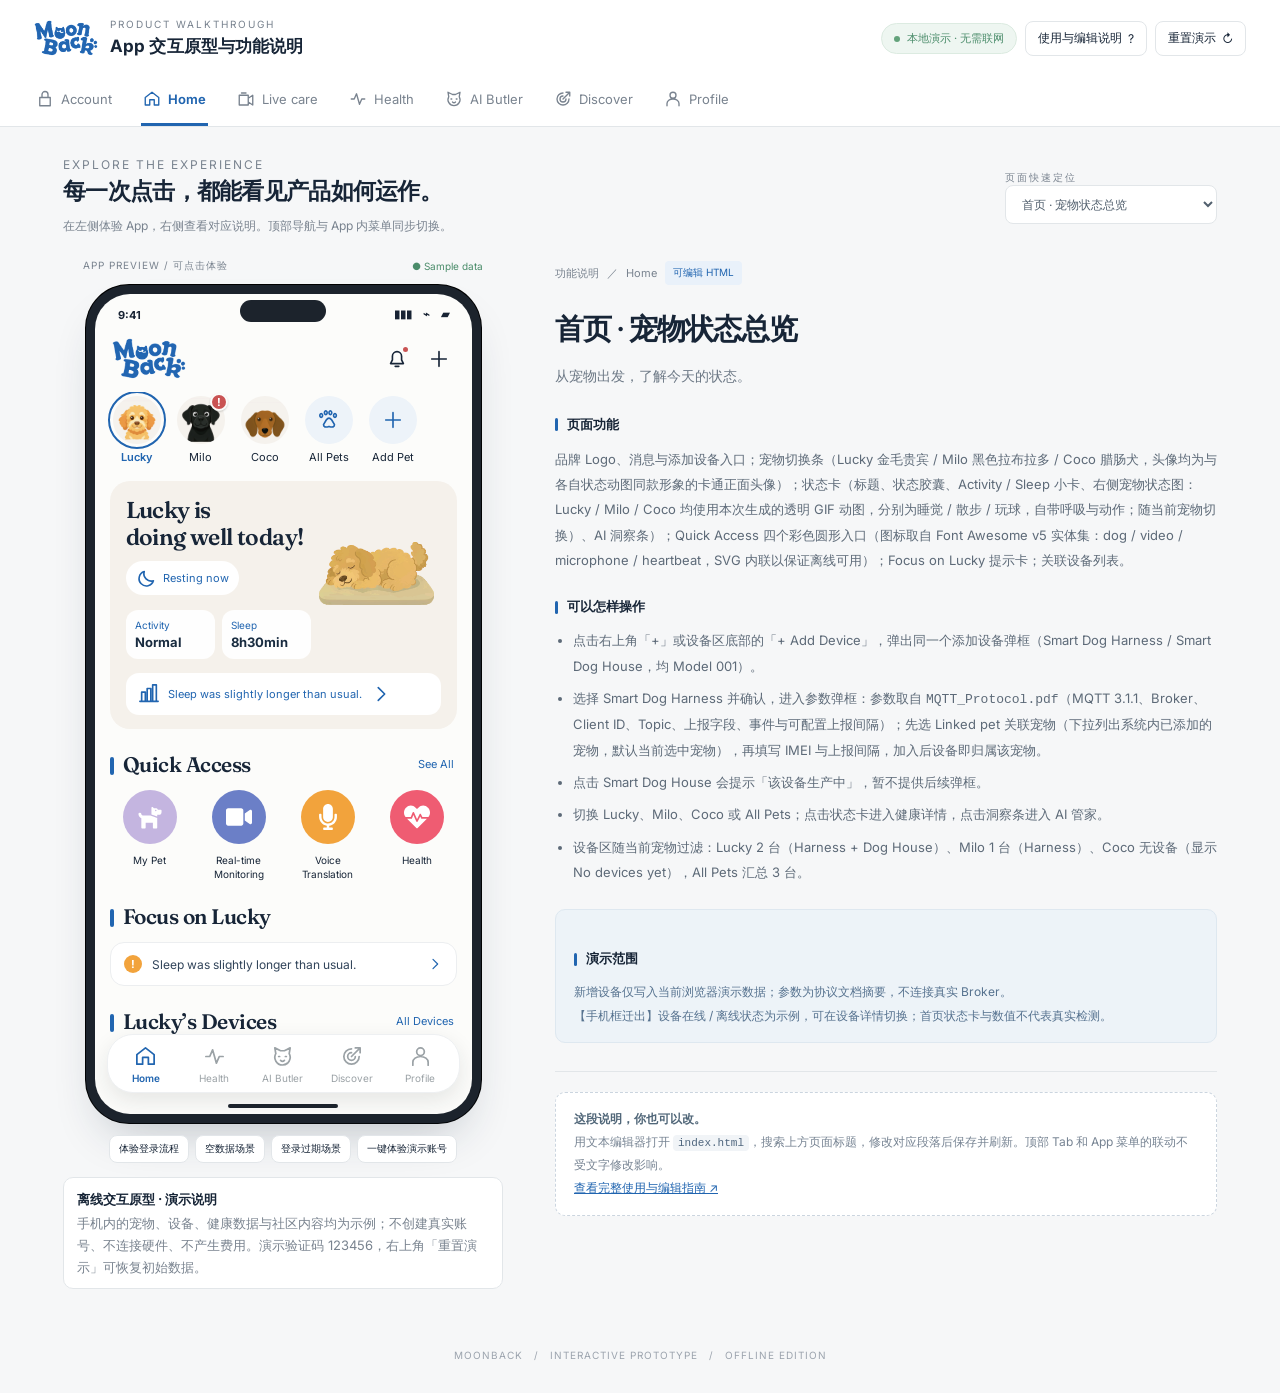
==== index.html @ 63fd9cba "V1.0 version 1.0" ====
<!doctype html>
<html lang="zh-CN">
<head>
<meta charset="utf-8"><meta name="viewport" content="width=device-width,initial-scale=1">
<meta name="description" content="MoonBack 本地可交互 App 原型，左侧操作、右侧说明，离线可用。">
<title>MoonBack · 可交互 App 原型</title>
<link rel="icon" href="assets/home_pet_lucky.jpg"><link rel="stylesheet" href="style.css?v=34">
<script>
/* Repair legacy demo data before the app script loads, so a cached older app.js can still render Discover / Profile. */
(function(){
  try{
    var K='moonback-interactive-offline-v1',raw=localStorage.getItem(K);
    if(!raw)return;
    var s=JSON.parse(raw);
    if(!s||typeof s!=='object'||!Array.isArray(s.posts))return;
    var ok=function(p){return p&&typeof p==='object';};
    var valid=s.posts.filter(ok);
    if(valid.length===s.posts.length)return;
    if(valid.length){s.posts=valid;}else{delete s.posts;}
    localStorage.setItem(K,JSON.stringify(s));
  }catch(e){}
})();
</script>
<script defer src="app.js?v=34"></script>
</head>
<body>
<header class="topbar">
  <div class="topline">
    <div class="brand"><img src="assets/home_logo.png" alt="MoonBack"><div><p class="eyebrow">PRODUCT WALKTHROUGH</p><strong>App 交互原型与功能说明</strong></div></div>
    <div class="top-actions"><span class="version">本地演示 · 无需联网</span><button class="tool" data-action="help"><span>使用与编辑说明</span> ?</button><button class="tool" data-action="reset"><span>重置演示</span> ↻</button></div>
  </div>
  <nav class="tabs" id="top-tabs" aria-label="主要功能页面"></nav>
</header>
<main class="workspace">
  <div class="intro"><div><p class="eyebrow">EXPLORE THE EXPERIENCE</p><h1>每一次点击，都能看见产品如何运作。</h1><p>在左侧体验 App，右侧查看对应说明。顶部导航与 App 内菜单同步切换。</p></div><label><span class="eyebrow">页面快速定位</span><br><select class="overview-select" id="page-picker" aria-label="页面快速定位"></select></label></div>
  <div class="columns">
    <section class="preview" aria-label="可交互 App 演示">
      <div class="preview-meta"><span>APP PREVIEW / 可点击体验</span><span id="preview-state">● 示例数据</span></div>
      <div class="phone"><div class="screen" lang="en">
        <div class="statusbar"><span>9:41</span><span class="island" aria-hidden="true"></span><span class="status-icons" aria-hidden="true">▮▮▮　⌁　▰</span></div>
        <div class="app-header" id="app-header"></div>
        <div class="app-content" id="app-content" tabindex="-1"></div>
        <nav class="bottom-nav" id="bottom-nav" aria-label="App 底部菜单"></nav>
        <div class="home-indicator" aria-hidden="true"></div>
        <div id="app-toast" class="toast" role="status" hidden></div>
        <div id="modal-layer" class="modal-layer" hidden></div>
      </div></div>
      <div class="scenario-tools"><button class="tool" data-go="login">体验登录流程</button><button class="tool" data-action="empty-scenario">空数据场景</button><button class="tool" data-action="expired-scenario">登录过期场景</button><button class="tool" data-action="demo-login">一键体验演示账号</button></div>
      <div class="demo-banner"><strong>离线交互原型 · 演示说明</strong><span>手机内的宠物、设备、健康数据与社区内容均为示例；不创建真实账号、不连接硬件、不产生费用。演示验证码 123456，右上角「重置演示」可恢复初始数据。</span></div>
    </section>
    <aside class="docs" aria-label="当前页面功能说明">
      <div class="doc-breadcrumb"><span>功能说明</span><span>／</span><span id="doc-module"></span><span class="pill">可编辑 HTML</span></div>
      <div id="page-docs">
<!-- =====================================================================
【右侧功能说明编辑区】
1. 用 VS Code、记事本等文本编辑器打开本 index.html 文件（建议使用 UTF-8）。
2. 搜索对应中文页面名称，例如“首页 · 宠物状态总览”。
3. 修改该 section 内的 h2、p、li 文字，保存后在浏览器刷新。
4. 可以增加段落、列表，不要删除或修改 section 的 id、data-page、data-group 属性。
5. 每个 section 对应一个 App 页面，子页面同样有独立说明。
6. 以下文字直接显示在右侧，不需要修改 app.js，不需要安装环境或重新构建。
===================================================================== -->

<!-- ===== 首页 · 宠物状态总览：修改以下文字即可 ===== -->
<section class="doc-page" id="doc-home" data-page="home" data-group="home" hidden>
<h2>首页 · 宠物状态总览</h2>
<p class="lead">从宠物出发，了解今天的状态。</p>
<h3>页面功能</h3><p>品牌 Logo、消息与添加设备入口；宠物切换条（Lucky 金毛贵宾 / Milo 黑色拉布拉多 / Coco 腊肠犬，头像均为与各自状态动图同款形象的卡通正面头像）；状态卡（标题、状态胶囊、Activity / Sleep 小卡、右侧宠物状态图：Lucky / Milo / Coco 均使用本次生成的透明 GIF 动图，分别为睡觉 / 散步 / 玩球，自带呼吸与动作；随当前宠物切换）、AI 洞察条）；Quick Access 四个彩色圆形入口（图标取自 Font Awesome v5 实体集：dog / video / microphone / heartbeat，SVG 内联以保证离线可用）；Focus on Lucky 提示卡；关联设备列表。</p>
<h3>可以怎样操作</h3>
<ul>
<li>点击右上角「+」或设备区底部的「+ Add Device」，弹出同一个添加设备弹框（Smart Dog Harness / Smart Dog House，均 Model 001）。</li>
<li>选择 Smart Dog Harness 并确认，进入参数弹框：参数取自 <code>MQTT_Protocol.pdf</code>（MQTT 3.1.1、Broker、Client ID、Topic、上报字段、事件与可配置上报间隔）；先选 Linked pet 关联宠物（下拉列出系统内已添加的宠物，默认当前选中宠物），再填写 IMEI 与上报间隔，加入后设备即归属该宠物。</li>
<li>点击 Smart Dog House 会提示「该设备生产中」，暂不提供后续弹框。</li>
<li>切换 Lucky、Milo、Coco 或 All Pets；点击状态卡进入健康详情，点击洞察条进入 AI 管家。</li>
<li>设备区随当前宠物过滤：Lucky 2 台（Harness + Dog House）、Milo 1 台（Harness）、Coco 无设备（显示 No devices yet），All Pets 汇总 3 台。</li>
</ul>
<div class="callout"><h3>演示范围</h3><p>新增设备仅写入当前浏览器演示数据；参数为协议文档摘要，不连接真实 Broker。</p><p class="from-phone">【手机框迁出】设备在线 / 离线状态为示例，可在设备详情切换；首页状态卡与数值不代表真实检测。</p></div>
</section>

<!-- ===== 健康 · 数据与趋势：修改以下文字即可 ===== -->
<section class="doc-page" id="doc-health" data-page="health" data-group="health" hidden>
<h2>健康 · 数据与趋势</h2>
<p class="lead">看见状态，也看懂变化。</p>
<h3>页面功能</h3><p>按当前宠物展示活动、生命体征、睡眠和消化等健康示例数据，支持进入指标详情和专业报告。</p>
<h3>可以怎样操作</h3>
<ul>
<li>选择宠物，切换 Today、7 Days 或指定日期，数据和趋势同步变化。</li>
<li>点击指标卡查看详情；点击报告入口查看当前宠物的专业报告。</li>
<li>点击健康检测观看检测进度，结果回到当前宠物；通过记录和兽医入口进入后续流程。</li>
</ul>
<div class="callout"><h3>演示范围</h3><p>图表由网页组件绘制，可响应切换；数据为演示数据，不代表真实检测或医学判断。</p><p class="from-phone">【手机框迁出】健康指标与趋势为示例数据，不代表真实检测或医学判断。</p></div>
</section>

<!-- ===== AI 管家 · 宠物专属对话：修改以下文字即可 ===== -->
<section class="doc-page" id="doc-ai" data-page="ai" data-group="ai" hidden>
<h2>AI 管家 · 宠物专属对话</h2>
<p class="lead">让每一次提问，都围绕当前宠物。</p>
<h3>页面功能</h3><p>以对话形式演示健康解释、状态查询和养宠建议，当前宠物决定对话上下文。</p>
<h3>可以怎样操作</h3>
<ul>
<li>在顶部切换宠物，分别保留各只宠物的对话记录。</li>
<li>输入问题并发送，或点击建议问题，查看基于示例数据生成的预设回复。</li>
<li>点击健康数据、专业报告或在线兽医，继续体验关联流程。</li>
</ul>
<div class="callout"><h3>演示范围</h3><p>回复来自本地规则和示例模板，没有连接真实 AI 模型；不会发送网络请求。</p><p class="from-phone">【手机框迁出】AI 管家回复来自本地预设规则与模板，没有连接真实 AI 模型，也不会发送网络请求。</p></div>
</section>

<!-- ===== 发现 · 宠物社区：修改以下文字即可 ===== -->
<section class="doc-page" id="doc-discover" data-page="discover" data-group="discover" hidden>
<h2>发现 · 宠物社区</h2>
<p class="lead">分享日常，遇见更多毛孩子。</p>
<h3>页面功能</h3><p>按评审截图改为搜索栏 + 话题筛选 + 双列瀑布流卡片；卡片统一为图片轮播、标题、两行简述与发布人信息，保留社区浏览、互动、发布和作者主页。</p>
<h3>可以怎样操作</h3>
<ul>
<li>顶部搜索栏按标题、副文本、作者与话题实时筛选卡片。</li>
<li>切换 For You / Following / Health / Training / Nutrition / Care；最右侧圆形按钮打开 Stories 作者列表。</li>
<li>卡片顶部图片有多张时每 3 秒自动轮播并显示指示点；图片下方依次是标题、两行简述、发布人头像与名称及点赞次数。</li>
<li>点击卡片进入帖子详情，支持点赞、收藏、评论、多图切换及话题聚合。</li>
<li>右上角加号发布图文，新内容进入信息流与个人主页；底部悬浮胶囊导航切换五个主模块。</li>
</ul>
<div class="callout"><h3>演示范围</h3><p>点赞、评论、关注和图文文字保存在当前浏览器；上传图片仅在当前打开会话保留，不会发布到真实社区。</p></div>
</section>

<!-- ===== 我的 · 个人主页：修改以下文字即可 ===== -->
<section class="doc-page" id="doc-profile" data-page="profile" data-group="profile" hidden>
<h2>我的 · 个人主页</h2>
<p class="lead">个人资料、宠物与内容，一处管理。</p>
<h3>页面功能</h3><p>沿用当前 Demo 的个人资料、社交统计、宠物入口与内容宫格布局。</p>
<h3>可以怎样操作</h3>
<ul>
<li>点击个人资料编辑昵称、所在地和简介，保存后同步展示。</li>
<li>点击 Posts、Followers、Friends 查看对应列表；切换 Moments、Liked 查看内容。</li>
<li>点击 My pets 管理宠物，点击右上角进入会员或设置中心。</li>
</ul>
<div class="callout"><h3>演示范围</h3><p>示例账号默认 Kevin；社交数据反映当前演示中的内容和互动，不代表真实账号。</p><p class="from-phone">【手机框迁出】会员标识为演示状态，不产生真实订阅或扣款。</p></div>
</section>

<!-- ===== 实时看护 · Remote care：修改以下文字即可 ===== -->
<section class="doc-page" id="doc-monitor" data-page="monitor" data-group="monitor" hidden>
<h2>实时看护 · Remote care</h2>
<p class="lead">用可操作界面，演示远程陪伴。</p>
<h3>页面功能</h3><p>历史页面：展示画面区、看护控制及 AI Wellness Snapshot（本期无对应设备）。</p>
<h3>可以怎样操作</h3>
<ul>
<li>查看示例画面和看护指标；本期无实时看护设备时显示空状态。</li>
<li>点击 Listen、Talk 和 Play Sound，体验按钮状态与控制反馈。</li>
<li>切换检测框显示，查看模拟识别事件；进入宠物语言翻译或返回设备选择。</li>
</ul>
<div class="callout"><h3>演示范围</h3><p>本期设备仅智能背带与智能狗窝，不含摄像头；本页按历史内容保留，无对应设备时显示空状态。画面使用项目自带照片，不调用摄像头、麦克风或真实视频服务。</p><p class="from-phone">【手机框迁出】实时看护画面与检测事件均为模拟，不调用摄像头、麦克风或真实视频服务；画面为模拟画面。</p></div>
</section>

<!-- ===== 登录 · 账号入口：修改以下文字即可 ===== -->
<section class="doc-page" id="doc-login" data-page="login" data-group="login" hidden>
<h2>登录 · 账号入口</h2>
<p class="lead">品牌入口：Get Started 与四种登录方式。</p>
<h3>页面功能</h3><p>MoonBack Logo 与 Get Started 大标题；Continue with Apple ID / Continue with Google / Continue with Email 三个浅灰胶囊按钮（图标与文字紧挨、Apple 图标为黑色）；按钮下方为「——— or ———」分隔线（品牌蓝）与 Use phone number instead 入口；圆形协议勾选。</p>
<h3>可以怎样操作</h3>
<ul>
<li>初始页只有三个按钮与 or 分隔线下方的 Use phone number instead；点击 Continue with Email 或 Use phone number instead 才展开输入框与验证码，可用 Back 返回按钮页。</li>
<li>未勾选 Terms of Service 与 Privacy Policy 时，第三方登录、Get code、Sign in 全部被拦截并提示。</li>
<li>邮箱验证码：输入邮箱 → Get code（60 秒倒计时，演示码 123456）→ Sign in 进入 Home；验证码页可切换到 +1 手机号。</li>
<li>点击 Terms of Service / Privacy Policy 查看对应协议页，返回后继续登录。</li>
</ul>
<div class="callout"><h3>演示范围</h3><p>本地模拟登录，不创建真实账号、不发送短信或邮件；第三方登录仅演示成功态。美国市场口径：+1 区号、英文文案；第三方统一为 Apple ID 与 Google 账号登录。</p><p class="from-phone">【手机框迁出】登录页为离线演示：不创建真实账号、不发送验证码；演示码固定 123456；未勾选隐私政策与个人协议时全部登录动作被拦截。</p></div>
</section>

<!-- ===== 隐私政策 · Privacy Policy：修改以下文字即可 ===== -->
<section class="doc-page" id="doc-privacy" data-page="privacy" data-group="login" hidden>
<h2>隐私政策 · Privacy Policy</h2>
<p class="lead">登录页 Privacy Policy 链接的目标页。</p>
<h3>页面功能</h3><p>App 内英文协议页，按美国市场口径列出数据收集、使用与用户权利。</p>
<h3>可以怎样操作</h3><ul><li>阅读要点后点击返回，回到登录页继续。</li></ul>
<div class="callout"><h3>演示范围</h3><p>原型占位文案，不是正式法律文件；CCPA/CPPA 条款待法务确认。</p><p class="from-phone">【手机框迁出】协议正文为原型占位文案，不是正式法律文件；美国隐私口径（CCPA/CPPA）待法务确认。</p></div>
</section>

<!-- ===== 个人协议 · Terms of Service：修改以下文字即可 ===== -->
<section class="doc-page" id="doc-terms" data-page="terms" data-group="login" hidden>
<h2>个人协议 · Terms of Service</h2>
<p class="lead">登录页 Terms of Service 链接的目标页。</p>
<h3>页面功能</h3><p>App 内英文协议页，说明账号、设备使用边界与健康数据免责。</p>
<h3>可以怎样操作</h3><ul><li>阅读要点后点击返回，回到登录页继续。</li></ul>
<div class="callout"><h3>演示范围</h3><p>原型占位文案，不是正式法律文件；最终措辞待法务确认。</p><p class="from-phone">【手机框迁出】协议正文为原型占位文案，不是正式法律文件；最终措辞待法务确认。</p></div>
</section>

<!-- ===== 注册账号：修改以下文字即可 ===== -->
<section class="doc-page" id="doc-register" data-page="register" data-group="login" hidden>
<h2>注册账号</h2>
<p class="lead">演示账号创建流程。</p>
<h3>页面功能</h3><p>提供手机号／邮箱、密码、确认密码和协议选择。</p>
<h3>可以怎样操作</h3>
<ul>
<li>选择注册方式，填写账号和密码，确认两次密码一致。</li>
<li>提交后完成模拟注册并进入首页；返回可回到登录。</li>
</ul>
<div class="callout"><h3>演示范围</h3><p>不会发送验证码或创建线上账号，表单不保存密码。</p><p class="from-phone">【手机框迁出】注册为本地模拟，不创建线上账号、不保存密码；演示验证码固定 123456。</p></div>
</section>

<!-- ===== 找回密码：修改以下文字即可 ===== -->
<section class="doc-page" id="doc-forgot" data-page="forgot" data-group="login" hidden>
<h2>找回密码</h2>
<p class="lead">查看找回入口与提交反馈。</p>
<h3>页面功能</h3><p>演示账号输入、验证码填写及新密码校验。</p>
<h3>可以怎样操作</h3>
<ul>
<li>填写手机号或邮箱，点击获取演示验证码。</li>
<li>输入显示的演示验证码和新密码，完成后返回登录。</li>
</ul>
<div class="callout"><h3>演示范围</h3><p>验证码仅用于本地演示，不发送短信或邮件，不修改任何真实密码。</p><p class="from-phone">【手机框迁出】找回密码为本地模拟，不修改真实密码；演示验证码固定 123456。</p></div>
</section>

<!-- ===== 我的宠物 · 宠物列表：修改以下文字即可 ===== -->
<section class="doc-page" id="doc-pets" data-page="pets" data-group="home" hidden>
<h2>我的宠物 · 宠物列表</h2>
<p class="lead">管理每一位家庭成员。</p>
<h3>页面功能</h3><p>显示当前演示账号的宠物，连接宠物详情、建档和关联设备。</p>
<h3>可以怎样操作</h3>
<ul>
<li>点击宠物卡查看详情；点击添加宠物填写资料。</li>
<li>新增、编辑或删除后，首页和健康页的宠物选择同步更新。</li>
</ul>
<div class="callout"><h3>演示范围</h3><p>宠物资料保存在当前浏览器；删除前需要确认，并解除演示设备关联。</p></div>
</section>

<!-- ===== 宠物建档 · 新增与编辑：修改以下文字即可 ===== -->
<section class="doc-page" id="doc-pet-edit" data-page="pet-edit" data-group="home" hidden>
<h2>宠物建档 · 新增与编辑</h2>
<p class="lead">按评审截图重建的 Add Pet 表单。</p>
<h3>页面功能</h3><p>Device ID（含扫码入口与「还没有设备？去添加」）；两列字段：宠物名称 / 类型（本期仅 Dog）、品种 / 年龄、性别 / 体重、身高 / 情感经历、主人 / 联系方式；Pet photos 八宫格：正面、左侧、右侧、背部、顶部、底部、左斜侧、右斜侧；底部 Save。</p>
<h3>可以怎样操作</h3>
<ul>
<li>点击扫码图标自动填入示例 Device ID；点击「No device yet? Add one」打开添加设备弹框。</li>
<li>点击任一虚线照片框选用本地图片预览；新建时必须凑齐 8 张不同角度照片才能保存。</li>
<li>保存后进入宠物详情；编辑已有宠物时不重复要求上传照片。</li>
</ul>
<div class="callout"><h3>演示范围</h3><p>照片仅保存在当前浏览器会话，使用 blob URL 预览，不上传服务器；App 内文案按项目约定使用英文，参考截图为中文界面。</p></div>
</section>

<!-- ===== 宠物详情：修改以下文字即可 ===== -->
<section class="doc-page" id="doc-pet-detail" data-page="pet-detail" data-group="home" hidden>
<h2>宠物详情</h2>
<p class="lead">围绕一只宠物查看资料和设备。</p>
<h3>页面功能</h3><p>聚合宠物基础信息、健康记录、关联设备与编辑入口。关联设备按该宠物过滤：Lucky 2 台、Milo 1 台、Coco 无设备（显示 No devices linked yet.）。</p>
<h3>可以怎样操作</h3>
<ul>
<li>编辑资料、进入健康页、查看健康记录。</li>
<li>点击关联设备查看详情；删除宠物前确认，删除后回到宠物列表。</li>
</ul>
<div class="callout"><h3>演示范围</h3><p>切换到该宠物详情时会设置当前宠物，后续健康和 AI 页面沿用该上下文。</p></div>
</section>

<!-- ===== 健康记录：修改以下文字即可 ===== -->
<section class="doc-page" id="doc-records" data-page="records" data-group="health" hidden>
<h2>健康记录</h2>
<p class="lead">让每条记录都有对应宠物。</p>
<h3>页面功能</h3><p>按当前宠物展示疫苗及健康记录。</p>
<h3>可以怎样操作</h3>
<ul>
<li>添加记录，填写名称、日期、下次日期与备注。</li>
<li>编辑或删除已有记录，列表立即更新。</li>
</ul>
<div class="callout"><h3>演示范围</h3><p>记录仅在本地保存，不会同步到医疗或设备系统。</p></div>
</section>

<!-- ===== 新增／编辑健康记录：修改以下文字即可 ===== -->
<section class="doc-page" id="doc-record-edit" data-page="record-edit" data-group="health" hidden>
<h2>新增／编辑健康记录</h2>
<p class="lead">记录一次接种或健康事件。</p>
<h3>页面功能</h3><p>演示健康记录表单和保存流程。</p>
<h3>可以怎样操作</h3>
<ul>
<li>填写记录名称、发生日期、可选的下次日期与备注。</li>
<li>校验日期顺序，保存后返回当前宠物的健康记录列表。</li>
</ul>
<div class="callout"><h3>演示范围</h3><p>所填信息仅属于当前选中宠物。</p></div>
</section>

<!-- ===== 我的设备：修改以下文字即可 ===== -->
<section class="doc-page" id="doc-devices" data-page="devices" data-group="home" hidden>
<h2>我的设备</h2>
<p class="lead">查看已绑定的演示设备。</p>
<h3>页面功能</h3><p>展示设备名称、类型、连接状态、电量和关联宠物。示例共 3 台：Lucky 2 台（Harness + Dog House）、Milo 1 台（Harness）、Coco 无设备；列表汇总全部设备，不按宠物分栏。</p>
<h3>可以怎样操作</h3>
<ul>
<li>切换 All Devices / Harness / Dog House 筛选。</li>
<li>点击设备查看详情，点击添加设备模拟绑定。</li>
</ul>
<div class="callout"><h3>演示范围</h3><p>设备来自本地演示数据，不扫描蓝牙或局域网。</p></div>
</section>

<!-- ===== 添加设备：修改以下文字即可 ===== -->
<section class="doc-page" id="doc-device-add" data-page="device-add" data-group="home" hidden>
<h2>添加设备</h2>
<p class="lead">从选择类型到完成绑定。</p>
<h3>页面功能</h3><p>通过简化表单演示设备添加与宠物关联。Home 的添加入口（右上角「+」与设备区「+ Add Device」）统一走弹框流程，本页是完整表单入口，从设备列表底部按钮、宠物详情「关联设备」等进入。</p>
<h3>可以怎样操作</h3>
<ul>
<li>设备类型仅 Smart Dog Harness 与 Smart Dog House（均 Model 001）。</li>
<li>填写设备名称和演示编号，选择关联宠物并提交。</li>
</ul>
<div class="callout"><h3>演示范围</h3><p>绑定成功后设备列表与首页立即同步；不连接真实硬件。</p><p class="from-phone">【手机框迁出】设备绑定为本地模拟，不扫描或连接真实设备。</p></div>
</section>

<!-- ===== 设备详情：修改以下文字即可 ===== -->
<section class="doc-page" id="doc-device-detail" data-page="device-detail" data-group="home" hidden>
<h2>设备详情</h2>
<p class="lead">从设备入口，继续体验相关能力。</p>
<h3>页面功能</h3><p>展示单台设备的状态与关联关系。</p>
<h3>可以怎样操作</h3>
<ul>
<li>切换模拟在线／离线，修改关联宠物。</li>
<li>智能背带可进入电子围栏与历史轨迹；两款设备均可查看健康数据与固件升级。</li>
<li>查看固件升级，或确认后解除绑定。</li>
</ul>
<div class="callout"><h3>演示范围</h3><p>状态切换只影响本地演示；解绑不会影响真实设备。</p><p class="from-phone">【手机框迁出】设备在线状态、电量与升级均为本地模拟，不向硬件发送指令。</p></div>
</section>

<!-- ===== 宠物语言翻译：修改以下文字即可 ===== -->
<section class="doc-page" id="doc-translation" data-page="translation" data-group="monitor" hidden>
<h2>宠物语言翻译</h2>
<p class="lead">暖橙 + 品牌蓝双色的录音翻译页：2 个方向选项、完整状态链路与历史联动。</p>
<h3>页面功能</h3><p>Translation Mode 下只有 2 个选项：Dog → Human 与 Cat → Human，每个选项用「宠物图标 → 人图标」表示方向（宠物暖橙、人品牌蓝），选项右侧的圆形切换按钮点一下即原地翻转成 Human → Dog / Human → Cat，两个选项各自记住自己的方向。中央大号录音按钮带呼吸光晕与极简爪印装饰，录音中显示动态音频波形；结果以气泡卡片展示并支持模拟播放；页面角落有低透明度爪印剪影。</p>
<h3>可以怎样操作</h3>
<ul>
<li>首次进入弹出麦克风权限引导；点主按钮开始录音，再点结束依次进入 Analyzing audio... / Generating interpretation...，生成译文后自动存入历史。</li>
<li>每条历史支持 Play（重放）、View Pet Health Report（跳转健康报告）、删除；空态为插画卡片 + Start Recording 引导。</li>
<li>点选项即选中该宠物，点切换按钮只翻转该选项的方向（两个图标左右互换、箭头随之换向，切换按钮转 180° 并变蓝底）；录音进行中切换会被提示先结束录音。切换有平滑过渡，录音按钮按压缩放反馈。</li>
<li>图标：切换 / 狗 / 人类 / 猫 四个图标取自 Font Awesome v5 实体库（repeat / dog / cat / user-alt），SVG 路径已内联进 app.js，不引 CDN、不依赖外部字体；空态插画的宠物剪影会随所选宠物切换。配色：暖橙主色承担宠物与操作，Logo 蓝（#2165b0）承担「人」侧图标、播放键、View Pet Health Report 等跨模块入口，页面另有右上冷色 / 左下暖色的低透明度冲洗，两者混合不抢主体。</li>
</ul>
<div class="callout"><h3>状态演示（仅原型）</h3><p>以下按钮用于演示异常状态，不影响真实流程。</p><div class="doc-demo-row"><button data-action="trans-demo" data-value="nosound">无声音</button><button data-action="trans-demo" data-value="error">权限失败</button><button data-action="trans-demo" data-value="idle">恢复空闲</button></div></div>
<div class="callout"><h3>演示范围</h3><p>不申请真实麦克风、不采集声音，译文为预设示例；页面底部常驻免责说明（仅供娱乐，不替代专业行为学分析或兽医诊断）。</p><p class="from-phone">【手机框迁出】语言翻译为本地模拟，不访问麦克风、不采集声音，也不生成真实语音；异常状态需通过右侧「状态演示」手动触发。</p></div>
</section>

<!-- ===== 电子围栏：修改以下文字即可 ===== -->
<section class="doc-page" id="doc-fence" data-page="fence" data-group="home" hidden>
<h2>电子围栏</h2>
<p class="lead">用示意地图体验安全范围设置。</p>
<h3>页面功能</h3><p>为当前宠物选择胸背设备，设置围栏名称、范围和启用状态。</p>
<h3>可以怎样操作</h3>
<ul>
<li>拖动半径滑块，地图范围同步变化，保存设置。</li>
<li>点击地图移动围栏中心；进入历史轨迹和电子签到。</li>
</ul>
<div class="callout"><h3>演示范围</h3><p>地图和定位均为本地示意，不包含真实位置，不连接地图服务。</p><p class="from-phone">【手机框迁出】电子围栏为本地演示，不产生真实定位告警。</p></div>
</section>

<!-- ===== 历史轨迹：修改以下文字即可 ===== -->
<section class="doc-page" id="doc-trajectory" data-page="trajectory" data-group="home" hidden>
<h2>历史轨迹</h2>
<p class="lead">回看示例活动路线。</p>
<h3>页面功能</h3><p>按宠物和日期展示轨迹示意、里程与活动时间。</p>
<h3>可以怎样操作</h3>
<ul>
<li>选择日期切换示例轨迹，点击播放观看位置点沿路线移动。</li>
</ul>
<div class="callout"><h3>演示范围</h3><p>路线为离线 SVG 示意，不能用于真实定位。</p><p class="from-phone">【手机框迁出】轨迹为示例数据。</p></div>
</section>

<!-- ===== 电子签到：修改以下文字即可 ===== -->
<section class="doc-page" id="doc-checkin" data-page="checkin" data-group="home" hidden>
<h2>电子签到</h2>
<p class="lead">为一次到访留下记录。</p>
<h3>页面功能</h3><p>展示签到位置输入和历史签到记录。</p>
<h3>可以怎样操作</h3>
<ul>
<li>填写地点，点击签到，查看新增时间记录。</li>
</ul>
<div class="callout"><h3>演示范围</h3><p>不调用定位权限，地点由用户输入，记录保存在本地。</p><p class="from-phone">【手机框迁出】签到记录仅保存在本地。</p></div>
</section>

<!-- ===== 健康指标详情：修改以下文字即可 ===== -->
<section class="doc-page" id="doc-metric" data-page="metric" data-group="health" hidden>
<h2>健康指标详情</h2>
<p class="lead">从摘要进入具体趋势。</p>
<h3>页面功能</h3><p>展示所选指标的当前值、参考范围和趋势。</p>
<h3>可以怎样操作</h3>
<ul>
<li>从健康卡片进入；切换时间范围，查看对应趋势。</li>
<li>点击交给 AI 解释，带入当前指标和宠物上下文。</li>
</ul>
<div class="callout"><h3>演示范围</h3><p>图表和参考数据均为演示，不作为诊疗依据。</p><p class="from-phone">【手机框迁出】指标图表与数值为示例，实际健康判断需结合有效数据与专业意见。</p></div>
</section>

<!-- ===== 专业健康报告：修改以下文字即可 ===== -->
<section class="doc-page" id="doc-report" data-page="report" data-group="health" hidden>
<h2>专业健康报告</h2>
<p class="lead">汇总当前宠物的演示健康数据。</p>
<h3>页面功能</h3><p>展示当前宠物资料、健康摘要、趋势和项目中的报告版式参考。</p>
<h3>可以怎样操作</h3>
<ul>
<li>查看当前宠物摘要，展开版式参考图。</li>
<li>下载本地 HTML 摘要，或发送给演示兽医进入咨询流程。</li>
</ul>
<div class="callout"><h3>演示范围</h3><p>下载的是可离线打开的 HTML 演示摘要，不是正式医疗报告或 PDF。</p><p class="from-phone">【手机框迁出】报告数值仅用于原型展示、不是医疗报告；「原 App 报告版式参考」图片与说明已迁至本说明区。</p></div>
</section>

<!-- ===== 在线兽医：修改以下文字即可 ===== -->
<section class="doc-page" id="doc-vets" data-page="vets" data-group="health" hidden>
<h2>在线兽医</h2>
<p class="lead">选择一位演示兽医。</p>
<h3>页面功能</h3><p>展示兽医头像、专业方向和咨询入口。</p>
<h3>可以怎样操作</h3>
<ul>
<li>选择兽医进入资料确认，选择是否授权当前宠物的演示报告。</li>
<li>进入咨询会话，或查看历史咨询记录。</li>
</ul>
<div class="callout"><h3>演示范围</h3><p>没有真实医生在线，不产生费用。</p><p class="from-phone">【手机框迁出】在线兽医与咨询为演示流程，没有真实医生在线，不产生费用。</p></div>
</section>

<!-- ===== 兽医详情 · 咨询确认：修改以下文字即可 ===== -->
<section class="doc-page" id="doc-vet-detail" data-page="vet-detail" data-group="health" hidden>
<h2>兽医详情 · 咨询确认</h2>
<p class="lead">在开始前确认宠物与报告授权。</p>
<h3>页面功能</h3><p>展示所选兽医信息，固定本次咨询关联的宠物。</p>
<h3>可以怎样操作</h3>
<ul>
<li>选择咨询宠物，勾选是否分享报告，再开始演示咨询。</li>
</ul>
<div class="callout"><h3>演示范围</h3><p>授权只影响本地会话展示，不向第三方发送数据。</p><p class="from-phone">【手机框迁出】兽医资料与咨询入口为演示数据，不产生真实问诊。</p></div>
</section>

<!-- ===== 兽医咨询会话：修改以下文字即可 ===== -->
<section class="doc-page" id="doc-consult" data-page="consult" data-group="health" hidden>
<h2>兽医咨询会话</h2>
<p class="lead">演示问诊沟通与结束记录。</p>
<h3>页面功能</h3><p>围绕本次固定宠物进行演示聊天，展示报告授权状态。</p>
<h3>可以怎样操作</h3>
<ul>
<li>输入并发送消息，查看预设回复。</li>
<li>结束咨询后保留记录，可从咨询历史重新查看。</li>
</ul>
<div class="callout"><h3>演示范围</h3><p>会话由本地规则模拟，不是真实在线医疗服务。</p><p class="from-phone">【手机框迁出】咨询会话使用预设回复，不是真实在线诊疗；报告授权状态仅在本地演示中生效。</p></div>
</section>

<!-- ===== 咨询历史：修改以下文字即可 ===== -->
<section class="doc-page" id="doc-consult-history" data-page="consult-history" data-group="health" hidden>
<h2>咨询历史</h2>
<p class="lead">回看已经完成的演示咨询。</p>
<h3>页面功能</h3><p>按时间列出关联宠物、兽医及会话状态。</p>
<h3>可以怎样操作</h3>
<ul>
<li>点击历史记录查看对应聊天；开始新咨询可返回兽医列表。</li>
</ul>
<div class="callout"><h3>演示范围</h3><p>仅包含在此浏览器内创建的演示记录。</p><p class="from-phone">【手机框迁出】咨询记录保存在当前浏览器，不产生真实问诊。</p></div>
</section>

<!-- ===== 帖子详情：修改以下文字即可 ===== -->
<section class="doc-page" id="doc-post" data-page="post" data-group="discover" hidden>
<h2>帖子详情</h2>
<p class="lead">阅读、互动与评论。</p>
<h3>页面功能</h3><p>展示作者、完整图文、话题和评论列表。</p>
<h3>可以怎样操作</h3>
<ul>
<li>切换多张图片，点赞、收藏、关注作者。</li>
<li>输入评论并发布，查看评论数同步变化；点击话题查看聚合内容。</li>
<li>分享时显示本地演示定位链接。</li>
</ul>
<div class="callout"><h3>演示范围</h3><p>评论和互动只修改本地状态；本地文件链接需要对方拥有同一份文件夹才能打开。</p></div>
</section>

<!-- ===== 作者主页：修改以下文字即可 ===== -->
<section class="doc-page" id="doc-author" data-page="author" data-group="discover" hidden>
<h2>作者主页</h2>
<p class="lead">了解社区中的另一位养宠人。</p>
<h3>页面功能</h3><p>展示作者资料、宠物简介、内容宫格和关注状态。</p>
<h3>可以怎样操作</h3>
<ul>
<li>关注／取消关注，查看作者帖子，进入私信会话。</li>
</ul>
<div class="callout"><h3>演示范围</h3><p>关注结果同步影响发现页的 Following 流。</p></div>
</section>

<!-- ===== 发布图文：修改以下文字即可 ===== -->
<section class="doc-page" id="doc-publish" data-page="publish" data-group="discover" hidden>
<h2>发布图文</h2>
<p class="lead">把一段日常加入演示社区。</p>
<h3>页面功能</h3><p>深色发布态：支持最多 9 张本地图片、500 字以内正文、话题标签与图片预览。</p>
<h3>可以怎样操作</h3>
<ul>
<li>点击正方形「+」按钮选择多张图片（最多 9 张），预览后可逐张删除。</li>
<li>输入正文，右上角「Publish」发布；正文限 500 字，计数器随输入更新。</li>
<li>添加话题标签（逗号分隔），发布后返回信息流，并同步显示在我的主页。</li>
</ul>
<div class="callout"><h3>演示范围</h3><p>没有图片时使用内置宠物图；上传图片仅当前会话显示，重新打开后使用内置替代图。</p><p class="from-phone">【手机框迁出】图文内容仅发布到本地演示，不会上传到网络。</p></div>
</section>

<!-- ===== 宠物故事：修改以下文字即可 ===== -->
<section class="doc-page" id="doc-story" data-page="story" data-group="discover" hidden>
<h2>宠物故事</h2>
<p class="lead">以单张故事卡展示宠物瞬间。</p>
<h3>页面功能</h3><p>展示作者故事图片及前后切换。</p>
<h3>可以怎样操作</h3>
<ul>
<li>点击上一条／下一条切换故事，点击作者进入主页。</li>
</ul>
<div class="callout"><h3>演示范围</h3><p>使用现有社区图片模拟故事，不包含真实视频播放。</p></div>
</section>

<!-- ===== 话题聚合：修改以下文字即可 ===== -->
<section class="doc-page" id="doc-topic" data-page="topic" data-group="discover" hidden>
<h2>话题聚合</h2>
<p class="lead">沿着一个话题继续浏览。</p>
<h3>页面功能</h3><p>筛选带有所选话题的帖子。</p>
<h3>可以怎样操作</h3>
<ul>
<li>点击帖子进入详情，或通过发布入口添加带话题的内容。</li>
</ul>
<div class="callout"><h3>演示范围</h3><p>话题和内容都来自本地演示社区。</p><p class="from-phone">【手机框迁出】话题内容来自本地示例数据。</p></div>
</section>

<!-- ===== 消息中心：修改以下文字即可 ===== -->
<section class="doc-page" id="doc-messages" data-page="messages" data-group="discover" hidden>
<h2>消息中心</h2>
<p class="lead">将服务消息和私信放在一处。</p>
<h3>页面功能</h3><p>展示设备提醒、社区消息、私信和好友申请。</p>
<h3>可以怎样操作</h3>
<ul>
<li>点击设备提醒标记已读并进入相关设备；点击私信进入聊天。</li>
<li>通过好友申请入口接受申请，或搜索添加演示好友。</li>
</ul>
<div class="callout"><h3>演示范围</h3><p>消息状态只在本地变化，不发送通知。</p></div>
</section>

<!-- ===== 私信会话：修改以下文字即可 ===== -->
<section class="doc-page" id="doc-chat" data-page="chat" data-group="discover" hidden>
<h2>私信会话</h2>
<p class="lead">演示消息发送与回复。</p>
<h3>页面功能</h3><p>展示与所选社区用户的本地聊天。</p>
<h3>可以怎样操作</h3>
<ul>
<li>输入消息发送，查看演示回复，切换会话后保留各自内容。</li>
</ul>
<div class="callout"><h3>演示范围</h3><p>不会向真实用户发送消息。</p><p class="from-phone">【手机框迁出】私信会话为本地演示数据。</p></div>
</section>

<!-- ===== 好友与关注：修改以下文字即可 ===== -->
<section class="doc-page" id="doc-friends" data-page="friends" data-group="discover" hidden>
<h2>好友与关注</h2>
<p class="lead">查看社交关系列表。</p>
<h3>页面功能</h3><p>展示当前演示好友、关注或粉丝列表。</p>
<h3>可以怎样操作</h3>
<ul>
<li>进入作者主页、发送私信，或添加好友。</li>
</ul>
<div class="callout"><h3>演示范围</h3><p>列表由本地种子数据与演示操作组成。</p></div>
</section>

<!-- ===== 添加好友：修改以下文字即可 ===== -->
<section class="doc-page" id="doc-friend-add" data-page="friend-add" data-group="discover" hidden>
<h2>添加好友</h2>
<p class="lead">搜索一个演示社区用户。</p>
<h3>页面功能</h3><p>通过昵称搜索本地社区用户，发送模拟申请。</p>
<h3>可以怎样操作</h3>
<ul>
<li>输入名字或账号，查看匹配结果，点击申请后显示已申请。</li>
</ul>
<div class="callout"><h3>演示范围</h3><p>不执行真实用户搜索，不发送外部申请。</p></div>
</section>

<!-- ===== 好友申请：修改以下文字即可 ===== -->
<section class="doc-page" id="doc-friend-requests" data-page="friend-requests" data-group="discover" hidden>
<h2>好友申请</h2>
<p class="lead">处理一条示例申请。</p>
<h3>页面功能</h3><p>展示本地好友申请与处理状态。</p>
<h3>可以怎样操作</h3>
<ul>
<li>接受申请后加入好友列表，或忽略申请。</li>
</ul>
<div class="callout"><h3>演示范围</h3><p>仅更新本地演示关系。</p></div>
</section>

<!-- ===== 商城专区：修改以下文字即可 ===== -->
<section class="doc-page" id="doc-mall" data-page="mall" data-group="discover" hidden>
<h2>商城专区</h2>
<p class="lead">查看商品与加入演示购物车。</p>
<h3>页面功能</h3><p>以商品卡片展示食品、用品等内容。</p>
<h3>可以怎样操作</h3>
<ul>
<li>选择商品查看详情；点击加入演示购物车，查看数量反馈。</li>
</ul>
<div class="callout"><h3>演示范围</h3><p>没有真实订单、支付或物流。</p><p class="from-phone">【手机框迁出】购物车与商品为示例，不产生真实订单。</p></div>
</section>

<!-- ===== 商品详情：修改以下文字即可 ===== -->
<section class="doc-page" id="doc-product" data-page="product" data-group="discover" hidden>
<h2>商品详情</h2>
<p class="lead">体验从浏览到加入购物车。</p>
<h3>页面功能</h3><p>展示单个商品介绍、价格和数量选择。</p>
<h3>可以怎样操作</h3>
<ul>
<li>调整数量，加入演示购物车；返回商城查看总件数。</li>
</ul>
<div class="callout"><h3>演示范围</h3><p>价格为示例，不产生购买行为。</p><p class="from-phone">【手机框迁出】商品与价格为示例，没有真实支付或物流。</p></div>
</section>

<!-- ===== 设置中心：修改以下文字即可 ===== -->
<section class="doc-page" id="doc-settings" data-page="settings" data-group="profile" hidden>
<h2>设置中心</h2>
<p class="lead">管理资料、设备和演示偏好。</p>
<h3>页面功能</h3><p>聚合账号、设备、宠物、语言、升级、咨询记录和帮助。</p>
<h3>可以怎样操作</h3>
<ul>
<li>进入个人资料、宠物、设备、修改密码及固件升级。</li>
<li>切换演示通知和语言偏好，查看说明反馈；退出后进入模拟登录。</li>
</ul>
<div class="callout"><h3>演示范围</h3><p>偏好保存在本地；语言选择记录偏好并提示，不改变原型已有的中英混合界面。</p><p class="from-phone">【手机框迁出】通知与语言偏好仅记录在当前浏览器；固件升级不会向设备发送指令。</p></div>
</section>

<!-- ===== 编辑个人资料：修改以下文字即可 ===== -->
<section class="doc-page" id="doc-personal" data-page="personal" data-group="profile" hidden>
<h2>编辑个人资料</h2>
<p class="lead">修改演示主页上的文字。</p>
<h3>页面功能</h3><p>提供昵称、所在地和个人简介编辑。</p>
<h3>可以怎样操作</h3>
<ul>
<li>填写并保存，返回主页后立即显示新内容。</li>
</ul>
<div class="callout"><h3>演示范围</h3><p>只修改当前浏览器的演示资料。</p></div>
</section>

<!-- ===== 修改密码：修改以下文字即可 ===== -->
<section class="doc-page" id="doc-password" data-page="password" data-group="profile" hidden>
<h2>修改密码</h2>
<p class="lead">展示校验和提交反馈。</p>
<h3>页面功能</h3><p>演示原密码、新密码与确认密码表单。</p>
<h3>可以怎样操作</h3>
<ul>
<li>填写至少 6 位的新密码，确认两次一致后提交。</li>
</ul>
<div class="callout"><h3>演示范围</h3><p>不连接账号系统，不读取或保存真实密码。</p><p class="from-phone">【手机框迁出】密码表单为本地演示，不修改真实账号密码。</p></div>
</section>

<!-- ===== 固件升级：修改以下文字即可 ===== -->
<section class="doc-page" id="doc-firmware" data-page="firmware" data-group="profile" hidden>
<h2>固件升级</h2>
<p class="lead">观看一次模拟升级过程。</p>
<h3>页面功能</h3><p>选择演示设备，展示版本与进度。</p>
<h3>可以怎样操作</h3>
<ul>
<li>点击检查更新，再开始升级；离线设备需先恢复模拟在线。</li>
</ul>
<div class="callout"><h3>演示范围</h3><p>进度由本地计时器驱动，不发送硬件指令。</p><p class="from-phone">【手机框迁出】固件升级为本地模拟，不会向设备发送指令；离开页面会中止未完成的进度。</p></div>
</section>

<!-- ===== 意见反馈：修改以下文字即可 ===== -->
<section class="doc-page" id="doc-feedback" data-page="feedback" data-group="profile" hidden>
<h2>意见反馈</h2>
<p class="lead">展示问题填写与提交结果。</p>
<h3>页面功能</h3><p>提供反馈类型、详细内容和可选联系方式。</p>
<h3>可以怎样操作</h3>
<ul>
<li>填写问题描述后提交，查看本地保存反馈。</li>
</ul>
<div class="callout"><h3>演示范围</h3><p>不会发送邮件或工单；联系方式仅保存在当前浏览器。</p></div>
</section>

<!-- ===== 联系我们：修改以下文字即可 ===== -->
<section class="doc-page" id="doc-contact" data-page="contact" data-group="profile" hidden>
<h2>联系我们</h2>
<p class="lead">展示支持入口及本地反馈流程。</p>
<h3>页面功能</h3><p>提供说明文字和反馈入口。</p>
<h3>可以怎样操作</h3>
<ul>
<li>点击意见反馈填写问题；查看帮助与关于页面。</li>
</ul>
<div class="callout"><h3>演示范围</h3><p>这是演示支持页面，不会拨号或发送邮件。</p><p class="from-phone">【手机框迁出】支持页面为原型内容，不包含真实客服联系方式，不会拨号或发送邮件。</p></div>
</section>

<!-- ===== 关于 MoonBack：修改以下文字即可 ===== -->
<section class="doc-page" id="doc-about" data-page="about" data-group="profile" hidden>
<h2>关于 MoonBack</h2>
<p class="lead">了解原型与使用范围。</p>
<h3>页面功能</h3><p>介绍 MoonBack 宠物健康平台和当前本地交互演示。</p>
<h3>可以怎样操作</h3>
<ul>
<li>查看版本、演示说明和协议页面。</li>
</ul>
<div class="callout"><h3>演示范围</h3><p>这里的交互原型用于评审和沟通，不代表产品已经上线。</p><p class="from-phone">【手机框迁出】关于页的技术实现说明（HTML/CSS/JS、右侧说明编辑方式、Android Demo 来源）已迁至本说明区。</p></div>
</section>

<!-- ===== 用户协议与隐私说明：修改以下文字即可 ===== -->
<section class="doc-page" id="doc-agreement" data-page="agreement" data-group="login" hidden>
<h2>用户协议与隐私说明</h2>
<p class="lead">说明本地原型如何处理数据。</p>
<h3>页面功能</h3><p>此处是演示说明，供体验账号流程时查看。</p>
<h3>可以怎样操作</h3>
<ul>
<li>阅读本地存储、重置和模拟范围说明，然后返回。</li>
</ul>
<div class="callout"><h3>演示范围</h3><p>不是正式法律协议；不采集真实凭据，不连接外部服务。</p><p class="from-phone">【手机框迁出】原「本地演示说明」全文（数据保存在 localStorage、重置演示方式、图片与网络说明、请勿填写真实凭据）已迁至本说明区与手机框下方演示提示。</p></div>
</section>

<!-- ===== 会员中心：修改以下文字即可 ===== -->
<section class="doc-page" id="doc-membership" data-page="membership" data-group="profile" hidden>
<h2>会员中心</h2>
<p class="lead">演示权益与方案选择。</p>
<h3>页面功能</h3><p>展示会员方案、权益和选择状态。</p>
<h3>可以怎样操作</h3>
<ul>
<li>切换月度／年度方案，点击体验权益更新演示会员标识。</li>
</ul>
<div class="callout"><h3>演示范围</h3><p>无真实付费订阅，不产生扣款。</p><p class="from-phone">【手机框迁出】会员方案与权益为示例，没有真实订阅或扣款。</p></div>
</section>

<!-- ===== 喂养计划：修改以下文字即可 ===== -->
<section class="doc-page" id="doc-feeding" data-page="feeding" data-group="home" hidden>
<h2>喂养计划</h2>
<p class="lead">为宠物安排演示喂养时间。</p>
<h3>页面功能</h3><p>按当前宠物展示喂养计划、时间、份量和启用状态。</p>
<h3>可以怎样操作</h3>
<ul>
<li>添加、编辑或删除计划，切换启用状态。</li>
<li>进入我的食品，管理或选择食品。</li>
</ul>
<div class="callout"><h3>演示范围</h3><p>不会向设备下发指令；计划保存在本地。</p></div>
</section>

<!-- ===== 新增／编辑喂养计划：修改以下文字即可 ===== -->
<section class="doc-page" id="doc-feeding-edit" data-page="feeding-edit" data-group="home" hidden>
<h2>新增／编辑喂养计划</h2>
<p class="lead">安排一次定时喂养。</p>
<h3>页面功能</h3><p>填写计划名称、时间、份量与食品。</p>
<h3>可以怎样操作</h3>
<ul>
<li>填写时间和大于零的份量，选择食品后保存。</li>
</ul>
<div class="callout"><h3>演示范围</h3><p>仅创建本地示例计划。</p></div>
</section>

<!-- ===== 我的食品：修改以下文字即可 ===== -->
<section class="doc-page" id="doc-foods" data-page="foods" data-group="home" hidden>
<h2>我的食品</h2>
<p class="lead">管理常用宠物食品。</p>
<h3>页面功能</h3><p>展示已有食品与添加入口。</p>
<h3>可以怎样操作</h3>
<ul>
<li>查看食品详情，选择预设食品或添加自定义食品，删除前确认。</li>
</ul>
<div class="callout"><h3>演示范围</h3><p>仅用于演示喂养计划选择，不关联商城订单。</p></div>
</section>

<!-- ===== 选择食品：修改以下文字即可 ===== -->
<section class="doc-page" id="doc-food-select" data-page="food-select" data-group="home" hidden>
<h2>选择食品</h2>
<p class="lead">从预设食品中加入收藏。</p>
<h3>页面功能</h3><p>提供几种本地预设宠物食品。</p>
<h3>可以怎样操作</h3>
<ul>
<li>点击添加后加入我的食品；已添加的食品显示对应状态。</li>
</ul>
<div class="callout"><h3>演示范围</h3><p>不购买商品，也不获取外部商品数据。</p></div>
</section>

<!-- ===== 添加食品：修改以下文字即可 ===== -->
<section class="doc-page" id="doc-food-add" data-page="food-add" data-group="home" hidden>
<h2>添加食品</h2>
<p class="lead">填写一条自定义食品资料。</p>
<h3>页面功能</h3><p>提供食品名称、品牌及适用宠物类型。</p>
<h3>可以怎样操作</h3>
<ul>
<li>填写名称与品牌后保存，随后可在喂养计划中选择。</li>
</ul>
<div class="callout"><h3>演示范围</h3><p>数据仅在本地保存。</p></div>
</section>

<!-- =================== 右侧功能说明编辑区结束 =================== -->
      </div>
      <hr class="doc-divider">
      <div class="edit-note"><strong>这段说明，你也可以改。</strong><br>用文本编辑器打开 <code>index.html</code>，搜索上方页面标题，修改对应段落后保存并刷新。顶部 Tab 和 App 菜单的联动不受文字修改影响。<br><a href="使用说明.html" target="_blank" rel="noopener">查看完整使用与编辑指南 ↗</a></div>
    </aside>
  </div>
</main>
<footer class="global-footer">MOONBACK　/　INTERACTIVE PROTOTYPE　/　OFFLINE EDITION</footer>
<noscript><p style="padding:30px">请使用允许 JavaScript 的浏览器打开本文件，才能体验左侧 App 交互。</p></noscript>
</body></html>
---- style.css ----
@font-face{font-family:Fraunces;src:url('assets/fraunces.ttf');font-display:swap}@font-face{font-family:Inter;src:url('assets/inter.ttf');font-display:swap}
:root{--blue:#2165b0;--ink:#172537;--muted:#79838f;--line:#e2e6e9;--cream:#f5f3ef;--paper:#fcfcfa;--light:#eef4fa;--green:#4a8c6a;--red:#c95353}*{box-sizing:border-box}body{margin:0;color:var(--ink);background:#f6f7f8;font:14px Inter,-apple-system,BlinkMacSystemFont,'PingFang SC','Microsoft YaHei',sans-serif}button,input,textarea,select{font:inherit}button,a,input,select,textarea{-webkit-tap-highlight-color:transparent}button{cursor:pointer}button:focus-visible,a:focus-visible{outline:3px solid #88b9ed;outline-offset:3px}button{color:inherit}a{color:var(--blue)}svg{vertical-align:middle}.icon{width:22px;height:22px;flex-shrink:0;stroke:currentColor;fill:none;stroke-width:1.8;stroke-linecap:round;stroke-linejoin:round}.topbar{background:#fff;border-bottom:1px solid var(--line);padding:18px 34px 0}.topline{max-width:1360px;margin:auto;display:flex;align-items:center;justify-content:space-between;gap:20px}.brand{display:flex;align-items:center;gap:12px}.brand img{width:64px;height:40px;object-fit:contain}.brand strong{font-size:17px;letter-spacing:.1px}.eyebrow{font-size:10px;letter-spacing:2px;color:var(--muted);text-transform:uppercase;margin:0 0 5px}.version{font-size:11px;color:var(--green);background:#eef6f1;border:1px solid #dcebe1;padding:7px 12px;border-radius:30px;white-space:nowrap}.version:before{content:'';display:inline-block;width:6px;height:6px;background:#63a27b;border-radius:50%;margin-right:7px}.top-actions{display:flex;gap:8px;align-items:center}.tool{border:1px solid var(--line);background:white;border-radius:8px;padding:8px 12px;font-size:12px;display:inline-flex;align-items:center;gap:6px;text-decoration:none}.tool .icon{width:15px;height:15px}.tabs{max-width:1360px;margin:20px auto 0;display:flex;flex-wrap:wrap;gap:8px 27px;overflow:visible}.tab{border:0;border-bottom:3px solid transparent;background:none;display:flex;align-items:center;gap:7px;white-space:nowrap;padding:12px 2px 15px;color:var(--muted);font-size:13px}.tab .icon{width:18px;height:18px}.tab.active{color:var(--blue);border-color:var(--blue);font-weight:650}.workspace{max-width:1210px;margin:27px auto 45px;padding:0 28px}.intro{display:flex;align-items:center;justify-content:space-between;gap:16px;margin-bottom:23px}.intro h1{font-size:23px;letter-spacing:-.7px;font-weight:600;margin:0 0 8px}.intro p{margin:0;color:var(--muted);font-size:12px;line-height:1.8}.overview-select{max-width:240px;padding:10px 12px;border:1px solid var(--line);border-radius:8px;background:#fff;color:#52606e;font-size:12px}.columns{display:grid;grid-template-columns:440px minmax(0,1fr);gap:52px;align-items:start}.preview{position:sticky;top:20px}.preview-meta{display:flex;align-items:center;justify-content:space-between;padding:0 20px 12px;color:var(--muted);font-size:10px;letter-spacing:1px}.preview-meta span:last-child{letter-spacing:0;color:var(--green)}.phone{width:395px;margin:0 auto;border-radius:43px;background:#1c232c;padding:9px;box-shadow:0 24px 50px -22px #182c4050,0 0 0 1px #000}.screen{height:auto;aspect-ratio:1206 / 2622;min-height:0;border-radius:35px;background:var(--paper);overflow:hidden;display:flex;flex-direction:column;position:relative}.statusbar{height:36px;flex-shrink:0;display:flex;align-items:center;justify-content:space-between;padding:10px 23px 5px;font-size:11px;font-weight:700;color:#182333}.status-icons{display:flex;gap:5px;align-items:center}.status-icons .icon{width:14px;height:14px}.island{background:#1c232c;width:86px;height:22px;border-radius:18px;position:absolute;top:6px;left:50%;transform:translateX(-50%)}.app-header{display:flex;align-items:center;gap:10px;min-height:57px;padding:7px 17px 12px;flex-shrink:0}.app-header h2{font:600 21px Fraunces,Georgia,serif;margin:0;flex:1;letter-spacing:-.4px}.app-logo{width:74px;height:43px;object-fit:contain}.app-header .spacer{flex:1}.icon-btn{border:0;background:none;min-width:32px;height:34px;padding:5px;display:inline-flex;align-items:center;justify-content:center;position:relative;border-radius:9px}.icon-btn:hover{background:#eaf0f5}.notif-dot{display:none;position:absolute;top:3px;right:3px;width:9px;height:9px;background:var(--red);border:2px solid var(--paper);border-radius:50%}.icon-btn.has-unread .notif-dot{display:block}.dot:after{content:'';width:6px;height:6px;background:#db6b65;border-radius:50%;position:absolute;right:5px;top:5px}.app-content{flex:1;min-height:0;overflow:auto;overscroll-behavior:contain;scrollbar-width:thin;scrollbar-color:#d5dce3 transparent;padding:0 15px 20px;position:relative}.bottom-nav{display:flex;justify-content:space-around;background:#ffffffed;border-top:1px solid #edf0f2;padding:9px 4px 5px;flex-shrink:0;min-height:59px}.bottom-nav button{width:20%;border:0;background:none;color:#9ba2a6;display:flex;flex-direction:column;align-items:center;gap:4px;font-size:10px}.bottom-nav .icon{width:23px;height:23px}.bottom-nav button.active{color:var(--blue);font-weight:600}.home-indicator{height:15px;background:#fff;flex-shrink:0;display:flex;align-items:center;justify-content:center}.home-indicator:before{content:'';width:110px;height:4px;background:#1c232c;border-radius:9px}.preview-foot{font-size:11px;color:var(--muted);text-align:center;line-height:1.8;margin:15px 0 0}.scenario-tools{display:flex;gap:6px;justify-content:center;margin-top:12px}.scenario-tools .tool{padding:6px 9px;font-size:10px}.docs{padding-top:2px;min-width:0}.doc-breadcrumb{font-size:11px;color:var(--muted);margin-bottom:24px;display:flex;align-items:center;gap:8px}.doc-breadcrumb .pill{color:var(--blue);background:#e9f1fa;padding:5px 8px;border-radius:4px;font-size:10px}.doc-page[hidden]{display:none!important}.doc-page h2{font-size:29px;font-weight:600;letter-spacing:-1px;line-height:1.35;margin:0 0 12px}.doc-page .lead{font-size:14px;line-height:1.95;color:#6c7885;margin-bottom:26px}.doc-page h3{font-size:13px;display:flex;align-items:center;gap:9px;margin:25px 0 12px}.doc-page h3:before{content:'';width:3px;height:13px;background:var(--blue);border-radius:2px}.doc-page p,.doc-page li{font-size:13px;line-height:1.95;color:#5d6a78}.doc-page ul{padding-left:18px;margin:0}.doc-page li{margin:7px 0}.doc-page li strong{color:#273b52;font-weight:600}.doc-page .callout{background:#edf3f8;border:1px solid #dee8f0;border-radius:10px;padding:15px 18px;margin-top:24px}.doc-page .callout p{margin:0;color:#56728f;font-size:12px}.doc-divider{border:0;border-top:1px solid var(--line);margin:28px 0 20px}.edit-note{background:white;border:1px dashed #cbd5df;padding:15px 18px;border-radius:10px;font-size:12px;line-height:1.9;color:#778493}.edit-note strong{color:#516779}.edit-note code{background:#f1f4f7;padding:2px 5px;border-radius:4px;color:#4f667e;font-size:11px}.global-footer{text-align:center;color:#9ca4ae;font-size:10px;letter-spacing:1px;padding:15px 20px 30px}.pets{display:flex;gap:10px;overflow:auto;padding:4px 5px 17px;margin:0 -5px;scrollbar-width:none}.pet-chip{border:0;background:none;min-width:54px;padding:0;color:var(--ink);font-size:11px;display:flex;align-items:center;gap:6px;flex-direction:column}.pet-chip img,.pet-chip .pet-symbol{width:48px;height:48px;border-radius:50%;object-fit:cover;outline:2px solid transparent;outline-offset:3px}.pet-avatar{position:relative;display:inline-flex}.pet-warn{position:absolute;top:-3px;right:-3px;width:18px;height:18px;background:var(--red);color:#fff;border:2px solid var(--paper);border-radius:50%;display:inline-flex;align-items:center;justify-content:center;font-size:11px;font-weight:700;line-height:1;box-shadow:0 1px 2px rgba(0,0,0,.18)}.anomaly-banner{display:flex;align-items:center;gap:10px;background:#fdecec;border:1px solid #f3c4c4;color:#b23b3b;border-radius:14px;padding:11px 14px;margin:2px 0 14px}.anomaly-banner .icon{width:22px;height:22px;color:#c95353;flex-shrink:0}.anomaly-banner .grow{display:flex;flex-direction:column;line-height:1.3;min-width:0}.anomaly-banner b{font-size:14px}.anomaly-banner small{font-size:11px;color:#c07070;margin-top:3px}.anomaly-banner .anomaly-val{margin-left:auto;font-weight:700;font-size:14px;background:#c95353;color:#fff;padding:5px 10px;border-radius:9px;white-space:nowrap}.metric.warn{background:#fdecec}.metric .badge.warn{background:#c95353;color:#fff}.pet-chip .pet-symbol{display:flex;align-items:center;justify-content:center;background:#edf3f9;color:var(--blue)}.pet-chip.active{color:var(--blue);font-weight:600}.pet-chip.active img,.pet-chip.active .pet-symbol{outline-color:var(--blue)}.hero{position:relative;border-radius:20px;overflow:hidden;min-height:258px;padding:20px;background:#f0ebe4}.hero-photo{position:absolute;inset:0;width:100%;height:100%;object-fit:cover}.hero-shade{position:absolute;inset:0;background:linear-gradient(90deg,#f5f1ebe8 0%,#f5f1ebc0 37%,#f5f1eb00 85%)}.hero-body{position:relative;z-index:1}.hero h3{font:600 27px/1.18 Fraunces,Georgia,serif;max-width:230px;margin:0 0 10px;letter-spacing:-.7px}.badge{display:inline-flex;gap:5px;align-items:center;font-size:10px;padding:5px 8px;border-radius:20px;background:#eef5ef;color:var(--green)}.badge.warn{background:#c95353;color:#fff}.badge.offline{background:#f5eded;color:var(--red)}.hero .badge{background:#fff;color:var(--blue);font-size:12px;padding:8px 12px}.hero-metrics{display:flex;gap:8px;margin-top:27px}.hero-metrics button{border:0;text-align:left;background:#ffffffed;border-radius:13px;padding:11px 13px;font-size:11px;color:var(--blue);min-width:105px}.hero-metrics b{display:block;font-size:15px;color:#192c40;margin-top:4px}.insight{display:flex;align-items:center;gap:8px;margin-top:12px;background:#ffffffed;border:0;border-radius:13px;padding:11px;width:100%;text-align:left;font-size:11px;color:var(--blue);line-height:1.5}.section-heading{display:flex;align-items:center;justify-content:space-between;margin:22px 0 13px}.section-heading h3{font:600 21px Fraunces,Georgia,serif;margin:0;letter-spacing:-.5px}.text-btn{border:0;background:none;color:var(--blue);padding:3px;font-size:11px;text-decoration:none}.quick-grid{display:grid;grid-template-columns:repeat(4,1fr);gap:9px}.quick{border:0;background:none;padding:0;font-size:10px;line-height:1.4;display:flex;align-items:center;flex-direction:column;gap:9px;text-align:center}.quick-bubble{width:52px;height:52px;border-radius:50%;background:#e7edf8;display:flex;align-items:center;justify-content:center}.quick-bubble img{width:100%;height:100%;object-fit:contain}.quick-bubble .icon{width:25px;height:25px;color:var(--blue)}.card{background:#fff;border:1px solid #eceef0;border-radius:15px;padding:15px;margin:10px 0}.card.soft{background:var(--cream);border:0}.device-card{display:flex;align-items:center;gap:12px;width:100%;text-align:left;border:0;border-radius:17px;padding:13px;background:#f2f0eb;margin:9px 0}.device-card img{width:64px;height:64px;border-radius:12px;object-fit:cover;background:white}.device-card .info{flex:1;min-width:0}.device-card b{display:block;font-size:13px;margin-bottom:7px}.device-card small{font-size:10px;color:var(--muted)}.device-card .icon{width:17px;color:var(--blue)}.muted{color:var(--muted);font-size:11px;line-height:1.7}.row{display:flex;align-items:center;gap:10px}.row.between{justify-content:space-between}.avatar{width:40px;height:40px;border-radius:50%;object-fit:cover}.avatar.lg{width:66px;height:66px}.grow{flex:1;min-width:0}.serif{font-family:Fraunces,Georgia,serif}.small-title{font-size:13px;font-weight:600;margin:0 0 5px}.primary,.secondary,.danger{width:100%;border:0;border-radius:10px;padding:12px 13px;font-size:12px;margin-top:12px;display:flex;align-items:center;justify-content:center;gap:7px;text-decoration:none}.primary{background:var(--blue);color:#fff}.secondary{background:#edf3fa;color:var(--blue);border:1px solid #dae6f2}.danger{background:#f9eeee;color:var(--red)}.primary:hover{background:#19558f}.inline-btn{width:auto;margin:0;padding:7px 11px;font-size:10px}.segments{display:flex;background:#f0f1f2;border-radius:9px;padding:3px;gap:3px;margin:14px 0}.segments button{flex:1;background:none;border:0;border-radius:7px;padding:8px 5px;font-size:11px;color:var(--muted)}.segments button.active{background:white;color:var(--blue);box-shadow:0 2px 5px #14293b0b}.field{display:block;margin:14px 0 0;font-size:11px;font-weight:500;color:#526173}.field input,.field select,.field textarea{display:block;width:100%;margin-top:7px;border:1px solid #dde3e9;border-radius:9px;padding:11px 12px;background:#fff;color:#25354a;min-width:0}.field textarea{min-height:90px;resize:vertical}.field input:focus,.field textarea:focus,.field select:focus{outline:2px solid #a4c6e8;outline-offset:1px}.field small{font-size:10px;color:var(--muted);display:block;margin-top:5px}.field input[type=checkbox]{display:inline;width:auto;margin:0}.checkbox{font-size:11px;display:flex;align-items:flex-start;gap:7px;margin-top:16px;line-height:1.7}.form-error{font-size:11px;line-height:1.7;color:var(--red);margin:10px 0 0}.form-error:empty{display:none}.empty{text-align:center;padding:36px 18px;color:var(--muted);font-size:12px;line-height:1.9}.empty .icon{width:38px;height:38px;color:#a0b6c9;margin-bottom:10px}.empty strong{display:block;color:#526579;font-size:15px;margin:6px 0}.list-row{display:flex;align-items:center;gap:11px;text-align:left;border:0;border-bottom:1px solid #eef0f2;background:none;padding:14px 3px;width:100%;font-size:12px}.list-row:last-child{border-bottom:0}.list-row>.icon{width:18px;color:#6e8baa}.list-row .chevron{width:15px;color:#9ca9b5;margin-left:auto}.list-row small{color:var(--muted);font-size:10px}.metric-grid{display:grid;grid-template-columns:repeat(2,1fr);gap:9px}.metric{background:#f2f3ef;border:0;border-radius:12px;padding:13px;text-align:left;min-width:0}.metric .label{font-size:10px;color:#7c8691}.metric b{display:block;font-size:23px;font-weight:550;margin:8px 0 5px}.metric b small{font-size:11px;font-weight:400}.metric .badge{font-size:9px}.chart{width:100%;height:125px;display:block;margin-top:8px}.chart-labels{display:flex;justify-content:space-between;font-size:9px;color:#8d98a4;margin:0 4px}.health-pet{background:#f0eee8;display:flex;align-items:center;gap:12px;padding:12px;border-radius:14px;margin-bottom:14px}.health-pet h3{font:600 23px Fraunces,Georgia,serif;margin:0 0 6px}.health-pet img{width:65px;height:65px;object-fit:cover;border-radius:50%}.health-pet select{background:none;border:0;color:var(--blue);max-width:90px;font-size:11px}.health-pet .grow select{font:600 23px Fraunces,Georgia,serif;max-width:155px;color:var(--ink);width:100%}.stat-row{display:flex;justify-content:space-around;text-align:center;margin:15px 0}.stat-row b{display:block;font-size:20px;margin-bottom:5px}.stat-row small{color:var(--muted);font-size:10px}.stat-row button{background:none;border:0;padding:4px}.feed-post{margin:14px -15px 20px;border-bottom:1px solid var(--line);padding-bottom:16px}.post-head{padding:0 15px 11px;display:flex;align-items:center;gap:9px}.post-head button{border:0;background:none;text-align:left;padding:0}.post-head strong{font-size:11px}.post-head small{display:block;color:var(--muted);font-size:9px;margin-top:3px}.post-photo{width:100%;height:270px;object-fit:cover;display:block;border:0;padding:0;background:#eee}.post-actions{display:flex;padding:9px 14px 4px;gap:9px}.post-actions button{border:0;background:none;padding:3px;color:#526373}.post-actions .liked{color:#d96574}.post-actions .saved{color:var(--blue)}.post-actions .liked .icon,.post-actions .saved .icon{fill:currentColor;fill-opacity:.15}.post-copy{font-size:11px;line-height:1.8;padding:0 16px}.post-copy p{margin:5px 0}.post-copy .text-btn{font-size:11px}.post-grid{display:grid;grid-template-columns:repeat(3,1fr);gap:3px;margin-top:14px}.post-grid button{border:0;background:#eee;padding:0;aspect-ratio:1;overflow:hidden}.post-grid img{width:100%;height:100%;object-fit:cover}.chat-pet{padding:8px 12px;background:#eaf1f7;border-radius:10px;display:flex;align-items:center;gap:8px;font-size:11px;margin-bottom:13px}.chat-pet select{border:0;background:none;color:var(--blue);font-size:11px;flex:1}.chat-messages{display:flex;flex-direction:column;gap:13px;min-height:220px}.bubble{max-width:90%;padding:12px 14px;background:#f0f2f3;border-radius:14px 14px 14px 3px;font-size:12px;line-height:1.8;white-space:pre-wrap;overflow-wrap:anywhere;align-self:flex-start}.bubble.user{align-self:flex-end;background:#e3eef9;color:#1e5588;border-radius:14px 14px 3px 14px}.bubble.system{max-width:100%;align-self:center;font-size:10px;background:none;color:var(--muted);padding:0}.chat-compose{display:flex;gap:8px;position:sticky;bottom:-20px;background:var(--paper);padding:14px 0 6px;margin-top:16px;align-items:center}.chat-compose input{min-width:0;flex:1;border:1px solid #e2e5e8;border-radius:25px;padding:12px 15px;background:white;font-size:11px}.chat-compose button{border:0;background:var(--blue);color:white;width:39px;height:39px;border-radius:50%;flex-shrink:0}.suggestions{display:flex;flex-wrap:wrap;gap:6px;margin:10px 0}.suggestions button{background:#fff;border:1px solid #dce5ee;border-radius:20px;color:var(--blue);font-size:10px;padding:7px 10px}.live{position:relative;margin:0 -15px;background:#162436;min-height:210px;overflow:hidden}.live img{width:100%;height:225px;object-fit:cover;display:block}.live .live-label{position:absolute;left:14px;top:13px;font-size:9px;background:#111b;color:white;padding:5px 8px;border-radius:4px}.live .live-bottom{position:absolute;bottom:10px;left:12px;color:white;font-size:11px;text-shadow:0 1px 4px #000}.live.offline img{filter:brightness(.35)}.live.offline:after{content:'设备离线 · 请先恢复连接';position:absolute;inset:0;display:flex;align-items:center;justify-content:center;color:white;font-size:12px}.live.overlay:before{content:'Milo · Cat 98%';position:absolute;z-index:2;top:60px;left:120px;width:100px;height:100px;border:2px solid #a4e8a0;color:#204e30;background:#d5ffd328;font-size:9px;padding:5px}.live-controls{display:grid;grid-template-columns:repeat(3,1fr);gap:6px;margin:14px 0}.live-controls button{border:0;border-radius:12px;background:#edf2f8;color:var(--blue);padding:12px 4px;display:flex;align-items:center;gap:7px;flex-direction:column;font-size:10px}.live-controls button.active{background:var(--blue);color:#fff}.map{height:250px;background:#e7efdf;position:relative;overflow:hidden;border-radius:14px;margin:14px 0;background-image:linear-gradient(30deg,transparent 38%,#fff9 38%,#fff9 43%,transparent 43%),linear-gradient(100deg,transparent 52%,#fff9 52%,#fff9 58%,transparent 58%)}.map:before{content:'MOONBACK PARK';position:absolute;left:20px;top:20px;font-size:10px;color:#8ca389;letter-spacing:3px}.map .river{position:absolute;left:70%;top:0;width:25px;height:130%;background:#b9d9e6;transform:rotate(20deg)}.map .zone{position:absolute;top:50%;left:50%;transform:translate(-50%,-50%);width:150px;height:150px;border:2px dashed var(--blue);border-radius:50%;background:#2165b01a}.map .pin{position:absolute;top:48%;left:48%;width:25px;height:25px;border:4px solid #fff;background:var(--blue);border-radius:50%;box-shadow:0 2px 7px #0003}.map .trail{position:absolute;inset:50px 50px;border:3px dashed #558cbe;border-radius:30% 60% 25% 45%;transform:rotate(-15deg)}.record-button{margin:25px auto;display:flex;width:86px;height:86px;border-radius:50%;border:9px solid #e7eef7;background:var(--blue);color:white;align-items:center;justify-content:center}.record-button.recording{background:#d06464;animation:pulse 1.2s infinite}.record-button .icon{width:30px;height:30px}.center{text-align:center}.progress{height:7px;background:#e6eaf0;border-radius:10px;overflow:hidden;margin:12px 0}.progress span{display:block;height:100%;background:var(--blue);transition:width .4s}.report{width:100%;display:block;border:1px solid #eee;border-radius:8px;margin-top:15px}.toast{position:absolute;bottom:81px;left:50%;transform:translateX(-50%);max-width:91%;width:max-content;background:#263447ef;color:white;padding:10px 15px;border-radius:12px;font-size:11px;line-height:1.7;z-index:20;box-shadow:0 6px 15px #0002;pointer-events:none}.modal-layer{position:absolute;inset:36px 0 15px;background:#14253766;z-index:30;display:flex;align-items:center;justify-content:center;padding:24px}.modal-layer[hidden]{display:none}.modal{background:white;padding:23px;border-radius:19px;width:100%;box-shadow:0 10px 40px #0002;max-height:95%;overflow:auto}.modal h3{font-size:17px;margin:0 0 13px}.modal p{font-size:12px;line-height:1.9;color:#6d7a87;white-space:pre-wrap;overflow-wrap:anywhere}.modal .row button{flex:1}.auth-logo{width:70px;height:70px;border-radius:50%;background:var(--blue);color:white;display:grid;place-items:center;font-size:22px;font-weight:650;margin:27px auto 12px}.auth-title{font:600 26px Fraunces,Georgia,serif;margin:0 0 8px}.auth-form{padding:0 10px}.setting-group{background:white;border:1px solid #edf0f2;border-radius:14px;padding:0 12px;margin:12px 0}.tag{display:inline-flex;color:var(--blue);background:#edf3fa;padding:4px 7px;border-radius:5px;font-size:9px;margin:2px}.check-stat{padding:10px;background:#edf4fa;font-size:10px;color:#4c779e;border-radius:8px;margin-top:10px}.upload-preview{display:flex;gap:6px;overflow:auto;margin-top:10px}.upload-preview img{width:76px;height:76px;object-fit:cover;border-radius:8px}
  .publish-form{background:#fff;border:1px solid #dde3e9;border-radius:15px;padding:14px 12px 20px;margin:10px 0}
.publish-head{display:flex;align-items:center;justify-content:space-between;gap:10px;padding:6px 4px 12px}
.publish-title{font:600 17px Fraunces,Georgia,serif;color:#172537;margin:0;letter-spacing:-.4px}
.publish-submit{background:var(--blue);color:#fff;border-radius:22px;padding:6px 16px;font-size:12px;font-weight:600;border:0}
.publish-submit:hover{background:#19558f}
.publish-body{color:#172537}
.publish-body .field{color:#526173;margin:12px 0 0}
.publish-body .field input,.publish-body .field textarea{background:#fff;border:1px solid #dde3e9;border-radius:9px;padding:11px 12px;color:#25354a}
.publish-body .field input:focus,.publish-body .field textarea:focus{outline:2px solid #a4c6e8;outline-offset:1px}
.publish-body .field small{color:var(--muted);display:block;margin-top:5px}
.char-count{display:inline-block;margin-left:8px;font-size:11px;color:var(--muted)}
.photo-section{margin-top:12px}
.photo-plus{width:88px;height:88px;border:2px dashed var(--blue);border-radius:14px;background:#fff;color:var(--blue);display:flex;flex-direction:column;align-items:center;justify-content:center;gap:7px;font-size:11px}
.photo-plus .icon{width:26px;height:26px;color:var(--blue)}
.photo-plus:hover{border-color:#19558f;background:#f0f5fa}
.photo-grid{display:flex;gap:8px;overflow:auto;margin-top:10px;padding-bottom:4px}
.photo-wrap{position:relative;width:76px;height:76px;border-radius:10px;overflow:hidden;background:#f2f3ef;flex-shrink:0}
.photo-wrap img{width:100%;height:100%;object-fit:cover;display:block}
.photo-del{position:absolute;top:6px;right:6px;width:20px;height:20px;border-radius:50%;background:#fff;color:#172537;border:1px solid #dde3e9;display:flex;align-items:center;justify-content:center;font-size:11px;line-height:1}
.photo-del .icon{width:12px;height:12px}
.photo-cap{color:var(--muted);font-size:10px;margin-top:6px;display:block}
.topic-section{margin-top:14px;position:relative}
.topic-btn{width:100%;height:44px;border:1px solid #dde3e9;border-radius:10px;background:#fff;color:#172537;font-size:13px;font-weight:600;display:flex;align-items:center;justify-content:space-between;padding:0 14px;text-align:left}
.topic-btn:hover{border-color:var(--blue)}
.topic-btn::after{content:'';position:absolute;right:15px;top:50%;margin-top:-2px;border:5px solid transparent;border-top-color:#8b9299}
.topic-list{display:none;position:absolute;top:calc(100% + 4px);left:0;right:0;background:#fff;border:1px solid #dde3e9;border-radius:10px;box-shadow:0 8px 24px rgba(0,0,0,.08);z-index:5;padding:8px 0;overflow:auto;max-height:220px}
.topic-list[style*="display:block"]{display:block}
.topic-item{width:100%;height:40px;border:0;background:none;color:#172537;font-size:13px;padding:0 16px;text-align:left;cursor:pointer}
.topic-item:hover{background:#f0f5fa;color:var(--blue)}
.topic-item:active{background:#e3eef9}
.topic-hash{margin-right:8px;color:#79838f}
.publish-topic{margin-top:16px;padding-top:12px;border-top:1px solid #e2e6e9;color:#79838f;font-size:11px;text-align:center}

.card h4{font-size:13px;margin:0 0 10px}.story{position:relative}.story img{width:100%;height:410px;object-fit:cover;border-radius:14px}.story .story-name{position:absolute;left:14px;top:15px;color:white;text-shadow:0 2px 4px #000;font-size:13px}.auth-note{font-size:10px;line-height:1.8;color:var(--muted);padding:10px;background:#f1f5f8;border-radius:9px}.toggle{width:36px;height:21px;appearance:none;background:#d0d7df;border-radius:20px;position:relative;cursor:pointer;flex-shrink:0}.toggle:before{content:'';position:absolute;left:3px;top:3px;width:15px;height:15px;border-radius:50%;background:white;transition:left .2s}.toggle:checked{background:var(--blue)}.toggle:checked:before{left:18px}.scroll-hint{font-size:9px;color:#a1aab4;text-align:center;margin:14px 0 0}.comparison{font-size:10px;color:#718299;margin:9px 0}.file-help{font-size:11px;color:#75879b;line-height:1.8}.hidden{display:none!important}@keyframes pulse{50%{box-shadow:0 0 0 10px #d064641c}}@media(min-width:1500px){.workspace{margin-top:35px}.columns{gap:65px}}@media(max-width:1050px){.columns{grid-template-columns:405px minmax(0,1fr);gap:24px}.workspace{padding:0 22px}.topbar{padding-left:22px;padding-right:22px}.tabs{column-gap:22px}.doc-page h2{font-size:25px}.top-actions .version{display:none}}@media(max-width:800px){.columns{grid-template-columns:1fr;gap:30px}.preview{position:static}.docs{max-width:560px;margin:0 auto;width:100%}.intro{align-items:flex-start}.intro h1{font-size:19px}.intro p{max-width:320px}.overview-select{max-width:145px}.top-actions .tool span{display:none}.topbar{padding:13px 16px 0}.brand strong{font-size:14px}.tabs{column-gap:22px;margin-top:12px}.workspace{padding:0 18px;margin-top:20px}.phone{max-width:100%;width:395px}.preview-meta{max-width:395px;margin:auto}.edit-note{margin-bottom:10px}}@media(max-width:420px){.workspace{padding:0 10px}.phone{border-radius:36px;padding:7px}.screen{border-radius:29px}.intro p{font-size:11px}.overview-select{max-width:125px}.brand img{width:50px}.brand{gap:7px}.top-actions{gap:4px}.hero h3{font-size:25px}.topline{gap:5px}.tool{padding:7px}.tabs{column-gap:20px}}
/* 手机屏幕按 iPhone 18 Pro 的 1206:2622 比例显示；窄窗口按宽度等比缩小，内容在屏幕内独立滚动。 */

/* ===== Sign-in v2 (2026-11-15) ===== */
.lg{padding:2px 4px 6px}
.lg-hero{text-align:center;padding:16px 0 14px}
.lg-logo{width:126px;height:auto;display:block;margin:0 auto 10px}
.lg-title{font:600 24px Fraunces,Georgia,serif;margin:0;letter-spacing:-.5px}
.lg-social{display:flex;flex-direction:column;gap:9px}
.lg-sbtn{position:relative;width:100%;height:46px;border:1px solid var(--line);border-radius:12px;background:#fff;color:var(--ink);font-size:13px;font-weight:600;display:flex;align-items:center;justify-content:center}
.lg-sbtn:hover{background:#f7fafc;border-color:#c9d7e5}
.lg-ico{position:absolute;left:14px;top:50%;transform:translateY(-50%);width:20px;height:20px}
.lg-ico-apple{width:19px;height:21px}
.lg-or{display:flex;align-items:center;gap:10px;margin:15px 0 12px;color:var(--muted);font-size:11px}
.lg-or i{flex:1;height:1px;background:var(--line)}
.lg-head{display:flex;align-items:center;justify-content:space-between;padding:0 1px}
.lg-label{font-size:12px;font-weight:650;color:var(--ink)}
.lg-tag{font-size:9px;color:#2165b0;background:var(--light);border-radius:5px;padding:3px 7px;letter-spacing:.2px}
.lg-tag-weak{color:#9a6b3f;background:#fbf1e3}
.lg-form{margin-top:2px}
.lg-field{display:block;font-size:11px;font-weight:500;color:#526173;margin-top:10px}
.lg-input-wrap{position:relative;display:block;margin-top:6px}
.lg-field input{display:block;width:100%;height:42px;border:1px solid #dde3e9;border-radius:10px;padding:0 12px;background:#fff;color:#25354a;font-size:13px;min-width:0}
.lg-field input:focus{outline:2px solid #a4c6e8;outline-offset:1px}
.lg-input-wrap.has-prefix input{padding-left:46px}
.lg-prefix{position:absolute;left:12px;top:50%;transform:translateY(-50%);font-size:13px;color:#526173;border-right:1px solid var(--line);padding-right:8px}
.lg-code-row{display:flex;align-items:flex-end;gap:8px}
.lg-grow{flex:1;min-width:0}
.lg-send{flex-shrink:0;height:42px;padding:0 13px;border:0;border-radius:10px;background:var(--light);color:var(--blue);font-size:12px;font-weight:600}
.lg-send:disabled{color:var(--muted);background:#f1f3f5}
.lg-submit{margin-top:14px;height:46px;font-size:14px;border-radius:12px}
.lg-alt{display:flex;align-items:center;justify-content:center;gap:8px;margin-top:14px}
.lg-switch{font-size:11.5px;font-weight:500}
.lg-nr{font-size:9px;color:#9a6b3f;background:#fbf1e3;border-radius:5px;padding:3px 6px}
.lg-agree{display:flex;align-items:flex-start;gap:9px;margin-top:17px;padding:10px;border:1px solid transparent;border-radius:10px;font-size:11px;line-height:1.65;color:#526173}
.lg-agree input{width:16px;height:16px;flex-shrink:0;margin:1px 0 0;accent-color:var(--blue)}
.lg-agree span{cursor:pointer}
.lg-link{border:0;background:none;padding:0;color:var(--blue);font-size:inherit;text-decoration:underline}
.lg-agree.lg-warn{border-color:var(--red);background:#fff5f5;animation:lgShake .3s ease}
@keyframes lgShake{0%,100%{transform:translateX(0)}25%{transform:translateX(-4px)}75%{transform:translateX(4px)}}
.lg-note{font-size:9.5px;color:var(--muted);text-align:center;line-height:1.6;margin:12px 0 0}
.lg-doc h2{font:600 22px Fraunces,Georgia,serif;margin:6px 0 8px}
.app-header:empty{display:none}
.lg-doc .card{margin:10px 0}

/* ===== moved demo notes (2026-11-15) ===== */
.from-phone{margin:6px 0 0;color:#6b7784}
.preview-foot{display:none}
.demo-banner{margin:14px 0 0;padding:10px 13px;border:1px solid var(--line);border-radius:10px;background:#fff;font-size:13px;line-height:1.7;color:var(--muted)}
.demo-banner strong{display:block;color:var(--ink);font-size:13px;margin-bottom:2px}
.demo-banner span{display:block}

/* ===== Home hero v2 + add-device dialog (2026-11-15) ===== */
.hero-v2{position:relative;background:#f5f1eb;border-radius:20px;padding:16px 16px 14px;min-height:246px;overflow:hidden}
.hero-v2 .hero-photo,.hero-v2 .hero-shade{display:none}
.hero-v2 .hero-left{position:relative;z-index:1;width:59%}
.hero-v2 h3{font:600 23px/1.18 Fraunces,Georgia,serif;max-width:none;margin:0 0 10px;letter-spacing:-.6px}
.hero-v2 .badge{background:#fff;color:var(--blue);font-size:11px;padding:6px 10px}
.hero-v2 .hero-pet-photo{position:absolute;right:16px;top:34px;width:37%;height:118px;border-radius:14px;overflow:hidden;background:#fff;box-shadow:0 3px 12px #1c2a3a12}
.hero-v2 .hero-pet-photo img{width:100%;height:100%;object-fit:cover;display:block}
.hero-v2 .hero-metrics{display:flex;gap:7px;margin-top:15px;width:100%}
.hero-v2 .hero-metrics button{min-width:0;flex:1;padding:9px 9px;font-size:10px;border-radius:12px}
.hero-v2 .hero-metrics b{font-size:13px;margin-top:3px}
.hero-v2 .insight{position:relative;z-index:1;margin-top:14px;background:#fff;border-radius:13px;padding:10px 12px;font-size:11px}
.home-section h3::before{content:'';display:inline-block;width:4px;height:18px;background:var(--blue);border-radius:2px;margin-right:9px;vertical-align:-3px}
.quick-bubble{width:54px;height:54px}
.quick-bubble img{width:27px;height:27px;object-fit:contain;filter:brightness(0) invert(1)}
.quick:nth-child(1) .quick-bubble{background:#c4b5e0}
.quick:nth-child(2) .quick-bubble{background:#6b7fc7}
.quick:nth-child(3) .quick-bubble{background:#f2a33c}
.quick:nth-child(4) .quick-bubble{background:#ef5c72}
.focus-card{display:flex;align-items:center;gap:10px;width:100%;text-align:left;border:1px solid #eceef0;background:#fff;border-radius:14px;padding:12px 13px;font-size:12px;color:#31445a;margin:0 0 4px}
.focus-dot{width:18px;height:18px;flex-shrink:0;border-radius:50%;background:#f2a33c;color:#fff;display:grid;place-items:center;font-size:11px;font-weight:700}
.focus-card .icon{width:16px;height:16px;margin-left:auto;color:var(--blue)}
.modal p:empty{display:none}
.dev-pick{margin:2px 0 4px}
.dev-opt{display:flex;align-items:center;gap:11px;width:100%;border:0;border-radius:12px;background:var(--cream);padding:11px 12px;margin:0 0 9px;text-align:left}
.dev-opt.selected{background:#e8f1fc}
.dev-ic{width:38px;height:38px;flex-shrink:0;border-radius:50%;display:grid;place-items:center}
.dev-ic .icon{width:21px;height:21px;color:#fff;stroke-width:2}
.dev-name{flex:1;font-size:13px;font-weight:600;color:var(--ink);line-height:1.3}
.dev-name small{display:block;font-size:10px;font-weight:400;color:var(--muted);margin-top:2px}
.dev-check{width:18px;height:18px;flex-shrink:0;border:2px solid #b9c6d4;border-radius:4px;display:grid;place-items:center;font-size:12px;color:#fff}
.dev-opt.selected .dev-check{background:var(--blue);border-color:var(--blue)}
.dev-spec{max-height:300px;overflow:auto;margin:2px 0 4px;padding-right:3px}
.dev-spec-group{margin:9px 0}
.dev-spec-group h4{font-size:10px;letter-spacing:.5px;text-transform:uppercase;color:var(--blue);margin:0 0 4px}
.dev-spec-row{display:flex;justify-content:space-between;gap:9px;padding:5px 0;border-bottom:1px solid #f0f2f4;font-size:10.5px;line-height:1.5}
.dev-spec-row span:first-child{width:34%;flex-shrink:0;color:var(--muted)}
.dev-spec-row span:last-child{text-align:right;word-break:break-word;color:#25354a}
.dev-spec .field{font-size:10px;margin-top:10px}
.dev-spec .field input{height:36px;font-size:12px;padding:8px 10px}
.modal:focus{outline:none}
.modal .field.dev-field{font-size:10px;margin-top:8px}
.modal .field.dev-field input{height:36px;font-size:12px;padding:8px 10px}
.modal .field.dev-field select{height:36px;font-size:12px;padding:8px 10px;margin-top:6px}
.dev-modal-title{text-align:center;flex:1;font-size:16px}
.quick-bubble img{width:30px;height:30px}

/* ===== Sign-in layout v3 (2026-11-15, light theme) ===== */
.lg{padding:6px 2px 8px}
.lg-hero{text-align:left;padding:8px 2px 18px}
.lg-logo{width:96px;margin:0 0 14px}
.lg-title{font:800 32px/1.1 Inter,-apple-system,BlinkMacSystemFont,'Segoe UI',sans-serif;letter-spacing:-1.2px;margin:0;color:#172537}
.lg-social{gap:10px}
.lg-sbtn{height:52px;border:0;border-radius:999px;font-size:14px;font-weight:600;background:#edeae3;color:#172537}
.lg-sbtn:hover{filter:brightness(.97)}
.lg-sbtn.lg-apple{background:#172537;color:#fff}
.lg-sbtn.lg-apple .lg-ico{filter:brightness(0) invert(1)}
.lg-ico{left:18px;width:21px;height:21px}
.lg-or{margin:18px 0 14px;color:#8a94a0}
.lg-or i{background:#e2e6e9}
.lg-submit{border-radius:999px;height:50px;font-size:14px;font-weight:600}
.lg-agree{margin-top:20px;padding:8px 2px;gap:10px;font-size:11.5px}
.lg-agree input{appearance:none;-webkit-appearance:none;width:18px;height:18px;border:1.5px solid #9aa7b5;border-radius:50%;background:#fff;position:relative;margin:1px 0 0;flex-shrink:0;cursor:pointer;accent-color:var(--blue)}
.lg-agree input:checked{background:var(--blue);border-color:var(--blue)}
.lg-agree input:checked::after{content:'';position:absolute;left:5px;top:2px;width:5px;height:9px;border:solid #fff;border-width:0 2px 2px 0;transform:rotate(45deg)}
.lg-alt{margin-top:14px}
.lg-switch{display:inline-flex;align-items:center;gap:5px}
.lg-phone-ic{width:14px;height:14px;stroke:currentColor;fill:none;stroke-width:1.8;stroke-linecap:round;stroke-linejoin:round}

/* ===== Sign-in v4: buttons -> code step (2026-11-15) ===== */
.lg-sbtn{display:flex;align-items:center;justify-content:center;gap:10px}
.lg-ico{position:static;left:auto;top:auto;transform:none;width:20px;height:20px;flex-shrink:0}
.lg-sbtn.lg-email .lg-ico{fill:none;stroke:currentColor;stroke-width:1.8;stroke-linecap:round;stroke-linejoin:round}
.lg-alt-top{margin:0 0 14px}
.lg-alt-top .lg-switch{font-size:12px}
.lg-code-head{display:flex;align-items:center;gap:12px;margin:0 0 14px}
.lg-back{border:0;background:none;color:var(--blue);font-size:12px;padding:4px 0;cursor:pointer}
.lg-step-title{font:600 18px Fraunces,Georgia,serif;letter-spacing:-.3px}
.lg-or,.lg-nr,.lg-tag-weak{display:none}

/* ===== Sign-in v5: divider + unified button background (2026-11-15) ===== */
.lg-sbtn.lg-apple{background:#edeae3;color:#172537}
.lg-sbtn.lg-apple .lg-ico{filter:none}
.lg-or{display:flex;align-items:center;gap:12px;margin:16px 0 12px;color:var(--blue);font-size:12px;font-weight:600}
.lg-or i{flex:1;height:1px;background:var(--blue);opacity:.5}
.lg-alt-top{margin:0 0 2px}

/* ===== Add Pet form v2 (2026-11-15) ===== */
.pe-form{padding:2px 0 8px}
.pe-label{display:block;font-size:12px;font-weight:650;color:#22304a;margin-bottom:7px}
.pe-input{position:relative}
.pe-input input,.pe-input select{display:block;width:100%;height:46px;border:0;border-radius:11px;background:#efe9dc;padding:0 13px;font-size:13px;color:#25354a;min-width:0;appearance:none}
.pe-input select{background-image:url("data:image/svg+xml,%3Csvg xmlns='http://www.w3.org/2000/svg' width='12' height='8'%3E%3Cpath d='M1 1l5 5 5-5' fill='none' stroke='%23526173' stroke-width='1.6'/%3E%3C/svg%3E");background-repeat:no-repeat;background-position:right 14px center;padding-right:32px}
.pe-input input::placeholder{color:#a49b88}
.pe-input input:focus,.pe-input select:focus{outline:2px solid #a4c6e8;outline-offset:1px}
.pe-unit{position:absolute;right:13px;top:50%;transform:translateY(-50%);font-size:12px;color:#7a7261;pointer-events:none}
.pe-input-device input{padding-right:46px}
.pe-scan{position:absolute;right:8px;top:50%;transform:translateY(-50%);border:0;background:none;padding:4px;cursor:pointer;color:var(--blue)}
.pe-scan-ic{width:22px;height:22px;stroke:currentColor;fill:none;stroke-width:1.8;stroke-linecap:round;stroke-linejoin:round}
.pe-add-link{border:0;background:none;padding:0;margin:8px 0 16px;color:var(--blue);font-size:11.5px;text-decoration:underline;cursor:pointer}
.pe-grid{display:grid;grid-template-columns:repeat(2,1fr);gap:14px 12px}
.pe-cell{min-width:0}
.pe-photos{margin-top:22px}
.pe-photos h3{font:600 17px Fraunces,Georgia,serif;margin:0 0 4px}
.pe-photos>p{font-size:11px;color:#7a7261;margin:0 0 12px}
.pe-photo-grid{display:grid;grid-template-columns:repeat(2,1fr);gap:12px}
.pe-slot-wrap{min-width:0}
.pe-slot{display:grid;place-items:center;height:118px;border:1.5px dashed #c9c2b0;border-radius:12px;background:#f2ecdf;cursor:pointer;overflow:hidden}
.pe-slot-img{width:100%;height:100%;object-fit:cover}
.pe-cam-ic{width:26px;height:26px;stroke:#3a3a3a;fill:none;stroke-width:1.8}
.pe-slot-label{display:block;text-align:center;font-size:10px;color:#7a7261;margin-top:6px}
.pe-save{margin-top:22px;height:50px;border-radius:12px;font-size:15px;font-weight:600}
.pe-head h2{text-align:center;font-size:17px}

/* ===== Quick Access: Font Awesome 5 solid (2026-11-15) ===== */
.quick-fa{width:26px;height:26px;fill:#fff;display:block;filter:none}
.quick-bubble img{display:none}

/* ===== transparent + animated hero pet (2026-11-15) ===== */
.hero-v2 .hero-pet-photo{background:transparent;box-shadow:none}
.hero-v2 .hero-pet-photo img{animation:petBreathe 4.2s ease-in-out infinite;transform-origin:center 60%}
@keyframes petBreathe{0%,100%{transform:translateY(0) scale(1)}50%{transform:translateY(-3px) scale(1.025)}}
@media (prefers-reduced-motion:reduce){.hero-v2 .hero-pet-photo img{animation:none}}
/* Lucky status art is the generated transparent GIF: it animates itself */
.hero-v2 .hero-pet-photo img[src$=".gif"]{object-fit:contain;animation:none}


/* ===== Translation page · warm redesign (2026-11-15) ===== */
.trans{position:relative;padding:2px 0 6px;color:#5C4030}
.trans-orn{position:absolute;pointer-events:none;color:#C2611F;opacity:.045;z-index:0}
.trans-orn svg{width:82px;height:82px;display:block;fill:currentColor;stroke:currentColor;stroke-width:1.2}
.trans-orn-a{right:-26px;top:-10px;transform:rotate(-14deg)}
.trans-orn-b{left:-30px;top:236px;transform:rotate(16deg)}
.trans-title{position:relative;z-index:1;font-family:Fraunces,Georgia,serif;font-size:26px;line-height:1.18;color:#43291A;margin:0 0 8px;letter-spacing:-.2px}
.trans-sub{position:relative;z-index:1;font-size:13px;line-height:1.5;color:#9A7B65;margin:0 0 16px;max-width:94%}
.trans-group{position:relative;z-index:1;margin-bottom:12px}
.trans-label{display:block;font-size:10.5px;font-weight:700;letter-spacing:.1em;text-transform:uppercase;color:#BC9377;margin:0 0 7px 3px}
.trans-tabs{display:flex;gap:5px;background:#FBF1E8;border-radius:15px;padding:4px}
.tt{flex:1;border:0;background:transparent;color:#8A6A52;font-size:13px;font-weight:600;padding:10px 6px;border-radius:12px;cursor:pointer;transition:background .22s,color .22s,box-shadow .22s,transform .18s;font-family:inherit}
.tt:active{transform:scale(.98)}
.tt.on{background:#fff;color:#C2611F;box-shadow:0 3px 10px rgba(190,120,70,.16)}
.trans-stage{position:relative;z-index:1;display:flex;flex-direction:column;align-items:center;padding:22px 0 4px}
.trans-mic{position:relative;width:134px;height:134px;border-radius:50%;border:0;background:linear-gradient(158deg,#F0A96F,#D8752E);color:#fff;display:flex;align-items:center;justify-content:center;cursor:pointer;box-shadow:0 12px 28px rgba(198,108,52,.3);transition:transform .18s ease,box-shadow .25s ease}
.trans-mic:active{transform:scale(.93)}
.trans-mic>svg{width:36px;height:36px;fill:none;stroke:currentColor;stroke-width:1.9;stroke-linecap:round}
.trans-mic-paw{position:absolute;right:15px;bottom:13px;opacity:.55;line-height:0}
.trans-mic-paw svg{width:19px;height:19px;fill:currentColor;stroke:currentColor;stroke-width:1.4}
.trans-halo{position:absolute;inset:-15px;border-radius:50%;border:2px solid rgba(224,138,76,.3);animation:transHalo 2.9s ease-in-out infinite}
@keyframes transHalo{0%,100%{transform:scale(1);opacity:.5}50%{transform:scale(1.07);opacity:.15}}
.trans-mic.rec{animation:transPulse 1.15s ease-in-out infinite}
@keyframes transPulse{0%,100%{box-shadow:0 12px 28px rgba(198,108,52,.3)}50%{box-shadow:0 12px 38px rgba(198,108,52,.52)}}
.trans-mic.rec .trans-halo{border-color:rgba(255,255,255,.45);animation:transHalo 1.15s ease-in-out infinite}
.trans-mic.busy{pointer-events:none;opacity:.7}
.trans-wave{display:flex;align-items:flex-end;justify-content:center;gap:4px;height:26px;margin-top:15px;opacity:0;transition:opacity .25s}
.trans-wave.on{opacity:1}
.trans-wave i{width:4px;height:20%;border-radius:3px;background:#E08A4C;animation:transWave .95s ease-in-out infinite;animation-delay:var(--d)}
@keyframes transWave{0%,100%{height:18%}50%{height:var(--h)}}
.trans-hint{margin:12px 0 0;font-size:13px;font-weight:600;color:#8A6A52;text-align:center;min-height:18px}
.trans-hint.err{color:#C0503A}
.trans-result,.trans-item,.trans-empty{position:relative;z-index:1}
.trans-result{margin:16px 0 4px;background:#fff;border-radius:18px;padding:14px 15px;box-shadow:0 6px 18px rgba(190,120,70,.12)}
.trans-result-top{display:flex;align-items:center;justify-content:space-between;margin-bottom:9px}
.trans-tag{font-size:10.5px;font-weight:700;color:#C2611F;background:#FBEDE2;padding:3px 8px;border-radius:8px;letter-spacing:.02em}
.trans-play{width:34px;height:34px;border-radius:50%;border:0;background:#FBEDE2;color:#C2611F;display:flex;align-items:center;justify-content:center;cursor:pointer}
.trans-play svg{width:14px;height:14px;fill:currentColor;stroke:currentColor;stroke-width:2}
.trans-result-text{margin:0;font-size:14px;line-height:1.6;color:#5C4030}
.trans-hist-head{display:flex;align-items:baseline;justify-content:space-between;margin:20px 0 10px}
.trans-hist-head h3{font-family:Fraunces,Georgia,serif;font-size:17px;color:#43291A;margin:0}
.trans-clear{position:relative;z-index:1;border:0;background:none;color:#BC9377;font-size:11.5px;cursor:pointer;text-decoration:underline;font-family:inherit}
.trans-item{background:#fff;border-radius:16px;padding:13px 14px;margin-bottom:10px;box-shadow:0 4px 14px rgba(190,120,70,.1)}
.trans-item-top{display:flex;align-items:center;justify-content:space-between;gap:8px;margin-bottom:8px}
.trans-item-top small{font-size:10.5px;color:#BC9377}
.trans-item-text{margin:0 0 11px;font-size:13px;line-height:1.55;color:#5C4030}
.trans-item-meta{display:flex;align-items:center;gap:6px}
.trans-item-meta small{font-size:10.5px;color:#BC9377}
.trans-item-meta button{border:0;background:#FBEDE8;color:#B9533B;width:26px;height:26px;padding:0;border-radius:8px;display:flex;align-items:center;justify-content:center;cursor:pointer;transition:background .2s}
.trans-item-meta button:active{background:#F7DFD6}
.trans-item-meta button svg{width:12px;height:12px;fill:currentColor;stroke:currentColor;stroke-width:2}
.trans-item-actions{display:flex;align-items:center;gap:7px;flex-wrap:wrap}
.trans-item-actions button{border:0;background:#FBF1E8;color:#A9622E;font-size:11px;font-weight:600;padding:7px 9px;border-radius:10px;cursor:pointer;display:inline-flex;align-items:center;gap:4px;font-family:inherit;transition:background .2s;white-space:nowrap;flex:0 0 auto}
.trans-item-actions button:active{background:#F6E4D4}
.trans-item-actions button svg{width:12px;height:12px;fill:currentColor;stroke:currentColor;stroke-width:2}
.trans-item-actions button.link{background:none;color:#C2611F;font-size:10.5px;padding:7px 2px;text-decoration:underline;text-underline-offset:2px}
.trans-item-actions button.link:active{background:none;color:#8E4413}
.trans-empty{background:#fff;border-radius:20px;padding:16px 15px 20px;text-align:center;box-shadow:0 6px 18px rgba(190,120,70,.1)}
.trans-art{display:block;width:100%;max-width:186px;height:auto;margin:0 auto 4px}
.trans-empty h4{margin:8px 0 5px;font-size:14.5px;color:#43291A}
.trans-empty p{margin:0 0 15px;font-size:12.5px;line-height:1.5;color:#9A7B65}
.trans-cta{position:relative;z-index:1;border:0;background:linear-gradient(158deg,#F0A96F,#D8752E);color:#fff;font-size:13.5px;font-weight:700;padding:12px 26px;border-radius:14px;cursor:pointer;box-shadow:0 8px 20px rgba(198,108,52,.26);font-family:inherit;transition:transform .18s}
.trans-cta:active{transform:scale(.97)}
.trans-disclaimer{position:sticky;bottom:-20px;z-index:2;margin:20px 0 0;padding:10px 6px 20px;font-size:10.5px;line-height:1.5;color:#BCA493;text-align:center;border-top:1px solid #F3E5D9;background:linear-gradient(rgba(255,253,251,.92),#FFFDFB 46%);-webkit-backdrop-filter:blur(4px);backdrop-filter:blur(4px)}
.doc-demo-row{display:flex;gap:8px;flex-wrap:wrap;margin-top:6px}
.doc-demo-row button{border:1px solid #E3CDBC;background:#fff;color:#A9622E;font-size:12px;padding:7px 12px;border-radius:10px;cursor:pointer;font-family:inherit}

#modal-layer .modal.warm{border-radius:22px;padding:21px;box-shadow:0 14px 44px rgba(120,70,30,.18)}
#modal-layer .modal.warm h3{font-family:Fraunces,Georgia,serif;font-size:18px;color:#43291A;letter-spacing:.01em}
#modal-layer .modal.warm p{color:#7E5B45;font-size:12px;line-height:1.85}
#modal-layer .modal.warm .primary{background:#D9762F;color:#fff;border-radius:12px}
#modal-layer .modal.warm .primary:hover{background:#C2611F}
#modal-layer .modal.warm .secondary{background:#FBF1E8;color:#A9622E;border-radius:12px}
#modal-layer .modal.warm .icon-btn{color:#B08A6E}
#modal-layer .modal.warm .icon-btn:focus{outline:2px solid #EFCFB6;outline-offset:2px}

/* ===== 翻译页：2 个选择（宠物图标 → 人图标 + 前后切换） ===== */
.trans-tag{display:inline-flex;align-items:center;gap:5px}
.trans-tag .face{width:13px;height:13px}
.ttc-row{display:block;margin-bottom:8px}
.ttc{display:flex;align-items:center;border:1.5px solid #F1E2D5;background:#fff;border-radius:15px;padding:3px 5px 3px 9px;transition:border-color .22s,box-shadow .22s,background .22s;box-shadow:0 2px 8px rgba(190,120,70,.06)}
.ttc:active{transform:scale(.99)}
.ttc-main{display:flex;align-items:center;gap:7px;flex:1;min-width:0;border:0;background:transparent;padding:6px 0;cursor:pointer;font-family:inherit;text-align:left;transition:opacity .18s}
.ttc-main:active{opacity:.72}
.ttc.on{border-color:#E9A97A;background:linear-gradient(180deg,#FFF9F4,#FFF4EA);box-shadow:0 6px 16px rgba(198,108,52,.14)}
.ttc-ico{width:30px;height:30px;border-radius:10px;display:flex;align-items:center;justify-content:center;flex:0 0 auto}
.ttc-ico.pet{background:#FBEEE3;color:#C2611F}
.ttc-ico.human{background:#DCE8F6;color:#2165b0}
.ttc:not(.on) .ttc-ico{opacity:.82}
.face{width:19px;height:19px;display:block;fill:currentColor;stroke:none}
.ttc-arr{width:17px;height:17px;flex:0 0 auto;fill:none;stroke:#C4845A;stroke-width:1.9;stroke-linecap:round;stroke-linejoin:round;opacity:.9}
.ttc-txt{font-size:11.5px;font-weight:600;color:#8A6A52;letter-spacing:.01em;white-space:nowrap;margin-left:auto;padding-right:2px;overflow:hidden;text-overflow:ellipsis}
.ttc.on .ttc-txt{color:#A9521F}
.ttc-swap{width:30px;height:30px;flex:0 0 auto;margin-left:6px;border:1px solid #E7D6C7;background:#fff;border-radius:50%;color:#2165b0;display:flex;align-items:center;justify-content:center;cursor:pointer;padding:0;transition:background .2s,border-color .2s,transform .16s}
.ttc-swap .swap-ico{width:13px;height:13px;fill:currentColor;transition:transform .38s cubic-bezier(.4,.1,.2,1)}
.ttc-swap.flip .swap-ico{transform:rotate(180deg)}
.ttc-swap.flip{background:#E8F0F9;border-color:#BFD3EA}
@keyframes ttcSwapPop{0%{opacity:0;transform:scale(.78)}62%{opacity:1;transform:scale(1.06)}100%{opacity:1;transform:scale(1)}}
.ttc.morph .ttc-ico{animation:ttcSwapPop .34s ease both}
.ttc.morph .ttc-ico.human{animation-delay:.04s}
.ttc.morph .ttc-arr{animation:ttcSwapPop .3s ease both;animation-delay:.02s}
.ttc-swap:hover{background:#E8F0F9;border-color:#BFD3EA}
.ttc-swap:active{transform:scale(.92)}
/* 冷色冲洗：右上淡蓝 + 左下暖橙，让 Logo 蓝与暖色自然过渡 */
.trans-wash{position:absolute;inset:0;pointer-events:none;z-index:0;overflow:hidden}
.trans-wash::before{content:"";position:absolute;top:-40px;right:-60px;width:230px;height:230px;border-radius:50%;background:radial-gradient(circle,rgba(33,101,176,.16),rgba(33,101,176,0) 68%)}
.trans-wash::after{content:"";position:absolute;bottom:-70px;left:-70px;width:260px;height:260px;border-radius:50%;background:radial-gradient(circle,rgba(217,118,47,.12),rgba(217,118,47,0) 68%)}
/* 蓝色与暖色混用：呼吸环、播放键、跨模块链接、第二枚爪印 */
.trans-halo{border-color:rgba(33,101,176,.28)}
.trans-play{background:#E8F0F9;color:#2165b0}
.trans-orn-b{color:#2165b0;opacity:.05}
.trans-item-actions button.link{color:#2165b0}
.trans-item-actions button.link:active{color:#19558f}

/* ===== Discover v2 · search + topic chips + waterfall cards ===== */
.app-content.ds-page{background:#f7f4ee;padding-left:12px;padding-right:12px}
.ds-search{display:flex;align-items:center;gap:9px;background:#fff;border-radius:24px;padding:11px 14px;margin:6px 0 12px;box-shadow:0 2px 10px rgba(28,35,44,.05)}
.ds-search .icon{width:17px;height:17px;color:#8b9299;flex:none}
.ds-search input{border:0;background:none;outline:none;flex:1;min-width:0;font:13px Inter,Arial,sans-serif;color:var(--ink)}
.ds-search input::placeholder{color:#a3a8ac}
.ds-chips{display:flex;gap:8px;overflow-x:auto;scrollbar-width:none;margin:0 -12px 13px;padding:0 12px 2px}
.ds-chips::-webkit-scrollbar{display:none}
.ds-chip{flex:none;border:1px solid #e9e6df;background:#fff;color:#4a4a48;border-radius:20px;padding:8px 15px;font:600 12px Inter,Arial,sans-serif;white-space:nowrap}
.ds-chip.active{background:#2165b0;border-color:#2165b0;color:#fff}
.ds-chip-round{width:36px;padding:8px 0;display:flex;align-items:center;justify-content:center;border-radius:50%}
.ds-chip-round .icon{width:15px;height:15px}
.ds-grid{display:flex;gap:10px;align-items:flex-start}
.ds-col{flex:1;min-width:0;display:flex;flex-direction:column;gap:10px}
.ds-card{border:0;background:#fff;border-radius:14px;overflow:hidden;width:100%;box-shadow:0 2px 10px rgba(28,35,44,.06);cursor:pointer;color:inherit}
.ds-card[hidden],.ds-no-result[hidden]{display:none}
.ds-media{position:relative;overflow:hidden;width:100%}
.ds-img{width:100%;height:100%;object-fit:cover;display:block}
.ds-h-tall{height:186px}.ds-h-mid{height:150px}.ds-h-short{height:126px}
.ds-copy{padding:10px 10px 11px}
.ds-title{display:-webkit-box;-webkit-line-clamp:2;-webkit-box-orient:vertical;overflow:hidden;font:600 12px/1.35 Inter,Arial,sans-serif;color:#25282b}
.ds-sub{display:-webkit-box;-webkit-line-clamp:2;-webkit-box-orient:vertical;overflow:hidden;margin:4px 0 8px;font:11px/1.4 Inter,Arial,sans-serif;color:#7c8288}
.ds-meta{display:flex;align-items:center;gap:5px;font-size:9px;color:#7c8288}
.ds-avatar{width:17px;height:17px;border-radius:50%;object-fit:cover;flex:none}
.ds-author{flex:1;overflow:hidden;text-overflow:ellipsis;white-space:nowrap}
.ds-likes{display:flex;align-items:center;gap:3px;flex:none}
.ds-likes .icon{width:12px;height:12px;color:#9aa1a7}
.screen.ds-screen{background:#f6f2ea}
.ds-no-result{text-align:center;padding:28px 12px;color:#7c8288;font-size:12px}
/* Floating pill bottom navigation */
.bottom-nav{margin:0 12px 6px;border:1px solid #eef0f2;border-radius:26px;box-shadow:0 8px 22px rgba(28,35,44,.10);background:#fff}
.home-indicator{background:transparent}

/* Card slideshow indicators */
.ds-dots{position:absolute;right:8px;bottom:8px;display:flex;align-items:center;gap:3px}
.ds-dot{width:4px;height:4px;border-radius:50%;background:rgba(255,255,255,.55);box-shadow:0 0 2px rgba(0,0,0,.35)}
.ds-dot.on{width:5px;height:5px;background:#fff}
.ds-fade{animation:dsFade .4s ease}
@keyframes dsFade{from{opacity:.55}to{opacity:1}}
@media (prefers-reduced-motion:reduce){.ds-fade{animation:none}}
/* Inline comment composer */
.cmt-form{margin-top:14px}
.cmt-box{display:flex;align-items:center;gap:9px;background:#fff;border:1px solid #e3e6e9;border-radius:12px;padding:9px 11px}
.cmt-box:focus-within{border-color:#2165b0;box-shadow:0 0 0 3px rgba(33,101,176,.08)}
.cmt-box .icon{width:16px;height:16px;color:#9aa1a7;flex:none}
.cmt-input{flex:1;min-width:0;border:0;outline:none;background:none;font:12px/1.5 Inter,Arial,sans-serif;color:var(--ink)}
.cmt-input::placeholder{color:#a3a8ac}
.cmt-send{border:0;background:#2165b0;color:#fff;border-radius:9px;padding:6px 12px;font:600 11px Inter,Arial,sans-serif;flex:none}
.cmt-send[hidden]{display:none}
/* Post detail: pin the composer to the bottom of the screen */
.app-content.has-composer{padding-bottom:0}
.app-content.has-composer .cmt-form{position:sticky;bottom:0;z-index:4;background:var(--paper);margin:12px -15px 0;padding:10px 15px 12px;border-top:1px solid var(--line);box-shadow:0 -4px 12px rgba(28,35,44,.05)}

/* Publish: frameless form + topic chips with view counts */
.publish-form{background:transparent;border:0;border-radius:0;padding:6px 2px 20px;margin:4px 0}
.topic-input-wrap{display:flex;flex-wrap:wrap;align-items:center;gap:6px;min-height:42px;border-bottom:1px solid #e3e6e9;padding:6px 2px;cursor:text}
.topic-chips{display:flex;flex-wrap:wrap;gap:6px}
.topic-chip{display:inline-flex;align-items:center;gap:4px;background:#e8f0f9;color:#2165b0;border-radius:12px;padding:4px 8px;font:600 11px Inter,Arial,sans-serif}
.topic-chip-del{border:0;background:none;padding:0;display:flex;color:inherit;cursor:pointer}
.topic-chip-del .icon{width:11px;height:11px}
.topic-input{flex:1;min-width:70px;border:0;outline:none;background:none;font:12px Inter,Arial,sans-serif;color:var(--ink)}
.topic-panel{margin-top:6px}
.topic-panel-head{display:flex;align-items:center;justify-content:space-between;padding:8px 2px;color:#52606e;font-size:11px}
.topic-panel-head .topic-hash{margin-right:3px}
.topic-clear{width:20px;height:20px;border:0;border-radius:50%;background:#eef0f2;display:flex;align-items:center;justify-content:center;cursor:pointer}
.topic-clear .icon{width:12px;height:12px;color:#7b858f}
.topic-list{display:block;position:static;max-height:230px;overflow:auto;border-top:1px solid #edf0f2;box-shadow:none;padding:0}
.topic-item{width:100%;height:42px;border:0;border-bottom:1px solid #f0f1f2;background:none;color:#172537;font-size:12px;padding:0 2px;display:flex;align-items:center;justify-content:space-between;text-align:left}
.topic-item small{color:#98a1aa;font-size:10px}
.topic-item[hidden]{display:none}
.topic-list[hidden]{display:none}
.topic-none{color:#98a1aa;font-size:11px;padding:12px 2px;margin:0}

/* Publish: sticky bottom action */
.app-content.has-publish{padding-bottom:0}
.app-content.has-publish .publish-form{padding-bottom:0;display:flex;flex-direction:column;min-height:100%}
.app-content.has-publish .publish-footer{position:sticky;bottom:0;z-index:4;background:var(--paper);margin:auto -2px 0;padding:10px 2px 12px;border-top:1px solid var(--line);box-shadow:0 -4px 12px rgba(28,35,44,.05)}
.publish-footer .publish-submit{display:block;width:100%;border-radius:12px;padding:12px 16px;font-size:13px}
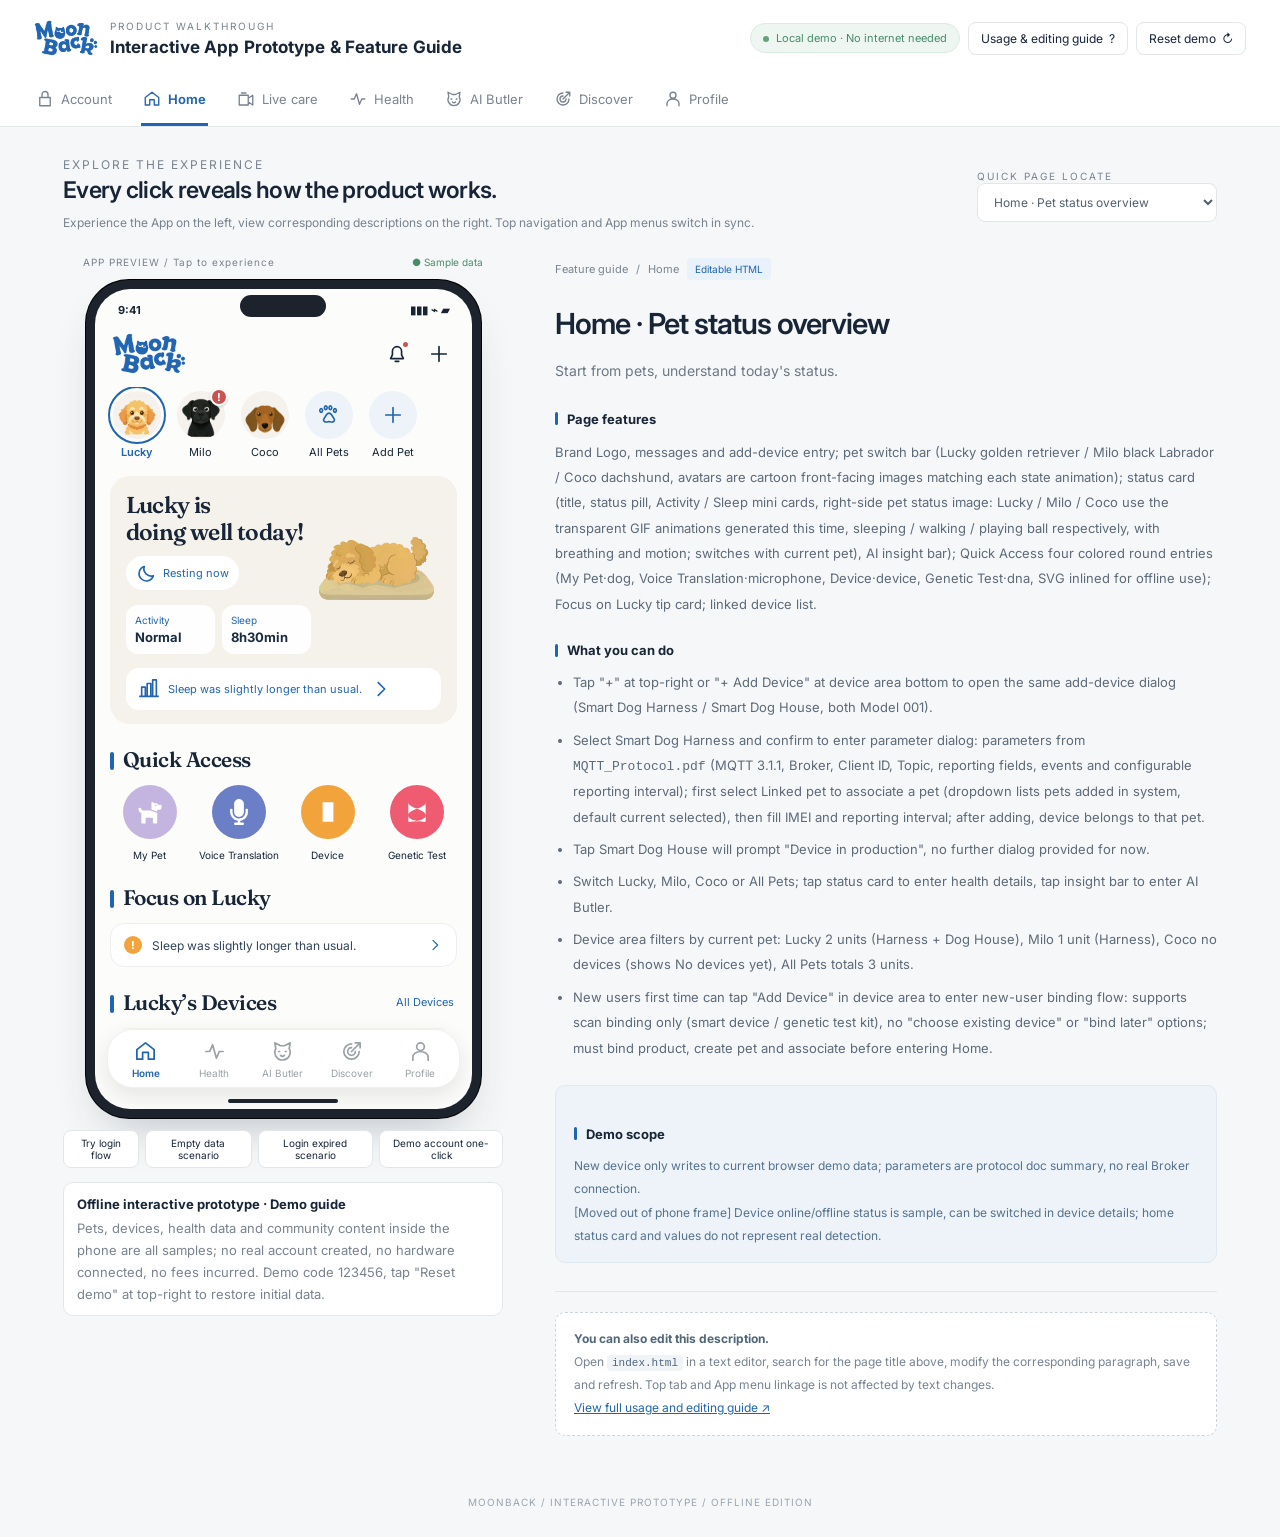
==== commit 2584f66a: "Add files via upload" ====
--- a/index.html
+++ b/index.html
@@ -1,774 +1,862 @@
-<!doctype html>
-<html lang="zh-CN">
-<head>
-<meta charset="utf-8"><meta name="viewport" content="width=device-width,initial-scale=1">
-<meta name="description" content="MoonBack 本地可交互 App 原型，左侧操作、右侧说明，离线可用。">
-<title>MoonBack · 可交互 App 原型</title>
-<link rel="icon" href="assets/home_pet_lucky.jpg"><link rel="stylesheet" href="style.css?v=34">
-<script>
-/* Repair legacy demo data before the app script loads, so a cached older app.js can still render Discover / Profile. */
-(function(){
-  try{
-    var K='moonback-interactive-offline-v1',raw=localStorage.getItem(K);
-    if(!raw)return;
-    var s=JSON.parse(raw);
-    if(!s||typeof s!=='object'||!Array.isArray(s.posts))return;
-    var ok=function(p){return p&&typeof p==='object';};
-    var valid=s.posts.filter(ok);
-    if(valid.length===s.posts.length)return;
-    if(valid.length){s.posts=valid;}else{delete s.posts;}
-    localStorage.setItem(K,JSON.stringify(s));
-  }catch(e){}
-})();
-</script>
-<script defer src="app.js?v=34"></script>
-</head>
-<body>
-<header class="topbar">
-  <div class="topline">
-    <div class="brand"><img src="assets/home_logo.png" alt="MoonBack"><div><p class="eyebrow">PRODUCT WALKTHROUGH</p><strong>App 交互原型与功能说明</strong></div></div>
-    <div class="top-actions"><span class="version">本地演示 · 无需联网</span><button class="tool" data-action="help"><span>使用与编辑说明</span> ?</button><button class="tool" data-action="reset"><span>重置演示</span> ↻</button></div>
-  </div>
-  <nav class="tabs" id="top-tabs" aria-label="主要功能页面"></nav>
-</header>
-<main class="workspace">
-  <div class="intro"><div><p class="eyebrow">EXPLORE THE EXPERIENCE</p><h1>每一次点击，都能看见产品如何运作。</h1><p>在左侧体验 App，右侧查看对应说明。顶部导航与 App 内菜单同步切换。</p></div><label><span class="eyebrow">页面快速定位</span><br><select class="overview-select" id="page-picker" aria-label="页面快速定位"></select></label></div>
-  <div class="columns">
-    <section class="preview" aria-label="可交互 App 演示">
-      <div class="preview-meta"><span>APP PREVIEW / 可点击体验</span><span id="preview-state">● 示例数据</span></div>
-      <div class="phone"><div class="screen" lang="en">
-        <div class="statusbar"><span>9:41</span><span class="island" aria-hidden="true"></span><span class="status-icons" aria-hidden="true">▮▮▮　⌁　▰</span></div>
-        <div class="app-header" id="app-header"></div>
-        <div class="app-content" id="app-content" tabindex="-1"></div>
-        <nav class="bottom-nav" id="bottom-nav" aria-label="App 底部菜单"></nav>
-        <div class="home-indicator" aria-hidden="true"></div>
-        <div id="app-toast" class="toast" role="status" hidden></div>
-        <div id="modal-layer" class="modal-layer" hidden></div>
-      </div></div>
-      <div class="scenario-tools"><button class="tool" data-go="login">体验登录流程</button><button class="tool" data-action="empty-scenario">空数据场景</button><button class="tool" data-action="expired-scenario">登录过期场景</button><button class="tool" data-action="demo-login">一键体验演示账号</button></div>
-      <div class="demo-banner"><strong>离线交互原型 · 演示说明</strong><span>手机内的宠物、设备、健康数据与社区内容均为示例；不创建真实账号、不连接硬件、不产生费用。演示验证码 123456，右上角「重置演示」可恢复初始数据。</span></div>
-    </section>
-    <aside class="docs" aria-label="当前页面功能说明">
-      <div class="doc-breadcrumb"><span>功能说明</span><span>／</span><span id="doc-module"></span><span class="pill">可编辑 HTML</span></div>
-      <div id="page-docs">
-<!-- =====================================================================
-【右侧功能说明编辑区】
-1. 用 VS Code、记事本等文本编辑器打开本 index.html 文件（建议使用 UTF-8）。
-2. 搜索对应中文页面名称，例如“首页 · 宠物状态总览”。
-3. 修改该 section 内的 h2、p、li 文字，保存后在浏览器刷新。
-4. 可以增加段落、列表，不要删除或修改 section 的 id、data-page、data-group 属性。
-5. 每个 section 对应一个 App 页面，子页面同样有独立说明。
-6. 以下文字直接显示在右侧，不需要修改 app.js，不需要安装环境或重新构建。
-===================================================================== -->
-
-<!-- ===== 首页 · 宠物状态总览：修改以下文字即可 ===== -->
-<section class="doc-page" id="doc-home" data-page="home" data-group="home" hidden>
-<h2>首页 · 宠物状态总览</h2>
-<p class="lead">从宠物出发，了解今天的状态。</p>
-<h3>页面功能</h3><p>品牌 Logo、消息与添加设备入口；宠物切换条（Lucky 金毛贵宾 / Milo 黑色拉布拉多 / Coco 腊肠犬，头像均为与各自状态动图同款形象的卡通正面头像）；状态卡（标题、状态胶囊、Activity / Sleep 小卡、右侧宠物状态图：Lucky / Milo / Coco 均使用本次生成的透明 GIF 动图，分别为睡觉 / 散步 / 玩球，自带呼吸与动作；随当前宠物切换）、AI 洞察条）；Quick Access 四个彩色圆形入口（图标取自 Font Awesome v5 实体集：dog / video / microphone / heartbeat，SVG 内联以保证离线可用）；Focus on Lucky 提示卡；关联设备列表。</p>
-<h3>可以怎样操作</h3>
-<ul>
-<li>点击右上角「+」或设备区底部的「+ Add Device」，弹出同一个添加设备弹框（Smart Dog Harness / Smart Dog House，均 Model 001）。</li>
-<li>选择 Smart Dog Harness 并确认，进入参数弹框：参数取自 <code>MQTT_Protocol.pdf</code>（MQTT 3.1.1、Broker、Client ID、Topic、上报字段、事件与可配置上报间隔）；先选 Linked pet 关联宠物（下拉列出系统内已添加的宠物，默认当前选中宠物），再填写 IMEI 与上报间隔，加入后设备即归属该宠物。</li>
-<li>点击 Smart Dog House 会提示「该设备生产中」，暂不提供后续弹框。</li>
-<li>切换 Lucky、Milo、Coco 或 All Pets；点击状态卡进入健康详情，点击洞察条进入 AI 管家。</li>
-<li>设备区随当前宠物过滤：Lucky 2 台（Harness + Dog House）、Milo 1 台（Harness）、Coco 无设备（显示 No devices yet），All Pets 汇总 3 台。</li>
-</ul>
-<div class="callout"><h3>演示范围</h3><p>新增设备仅写入当前浏览器演示数据；参数为协议文档摘要，不连接真实 Broker。</p><p class="from-phone">【手机框迁出】设备在线 / 离线状态为示例，可在设备详情切换；首页状态卡与数值不代表真实检测。</p></div>
-</section>
-
-<!-- ===== 健康 · 数据与趋势：修改以下文字即可 ===== -->
-<section class="doc-page" id="doc-health" data-page="health" data-group="health" hidden>
-<h2>健康 · 数据与趋势</h2>
-<p class="lead">看见状态，也看懂变化。</p>
-<h3>页面功能</h3><p>按当前宠物展示活动、生命体征、睡眠和消化等健康示例数据，支持进入指标详情和专业报告。</p>
-<h3>可以怎样操作</h3>
-<ul>
-<li>选择宠物，切换 Today、7 Days 或指定日期，数据和趋势同步变化。</li>
-<li>点击指标卡查看详情；点击报告入口查看当前宠物的专业报告。</li>
-<li>点击健康检测观看检测进度，结果回到当前宠物；通过记录和兽医入口进入后续流程。</li>
-</ul>
-<div class="callout"><h3>演示范围</h3><p>图表由网页组件绘制，可响应切换；数据为演示数据，不代表真实检测或医学判断。</p><p class="from-phone">【手机框迁出】健康指标与趋势为示例数据，不代表真实检测或医学判断。</p></div>
-</section>
-
-<!-- ===== AI 管家 · 宠物专属对话：修改以下文字即可 ===== -->
-<section class="doc-page" id="doc-ai" data-page="ai" data-group="ai" hidden>
-<h2>AI 管家 · 宠物专属对话</h2>
-<p class="lead">让每一次提问，都围绕当前宠物。</p>
-<h3>页面功能</h3><p>以对话形式演示健康解释、状态查询和养宠建议，当前宠物决定对话上下文。</p>
-<h3>可以怎样操作</h3>
-<ul>
-<li>在顶部切换宠物，分别保留各只宠物的对话记录。</li>
-<li>输入问题并发送，或点击建议问题，查看基于示例数据生成的预设回复。</li>
-<li>点击健康数据、专业报告或在线兽医，继续体验关联流程。</li>
-</ul>
-<div class="callout"><h3>演示范围</h3><p>回复来自本地规则和示例模板，没有连接真实 AI 模型；不会发送网络请求。</p><p class="from-phone">【手机框迁出】AI 管家回复来自本地预设规则与模板，没有连接真实 AI 模型，也不会发送网络请求。</p></div>
-</section>
-
-<!-- ===== 发现 · 宠物社区：修改以下文字即可 ===== -->
-<section class="doc-page" id="doc-discover" data-page="discover" data-group="discover" hidden>
-<h2>发现 · 宠物社区</h2>
-<p class="lead">分享日常，遇见更多毛孩子。</p>
-<h3>页面功能</h3><p>按评审截图改为搜索栏 + 话题筛选 + 双列瀑布流卡片；卡片统一为图片轮播、标题、两行简述与发布人信息，保留社区浏览、互动、发布和作者主页。</p>
-<h3>可以怎样操作</h3>
-<ul>
-<li>顶部搜索栏按标题、副文本、作者与话题实时筛选卡片。</li>
-<li>切换 For You / Following / Health / Training / Nutrition / Care；最右侧圆形按钮打开 Stories 作者列表。</li>
-<li>卡片顶部图片有多张时每 3 秒自动轮播并显示指示点；图片下方依次是标题、两行简述、发布人头像与名称及点赞次数。</li>
-<li>点击卡片进入帖子详情，支持点赞、收藏、评论、多图切换及话题聚合。</li>
-<li>右上角加号发布图文，新内容进入信息流与个人主页；底部悬浮胶囊导航切换五个主模块。</li>
-</ul>
-<div class="callout"><h3>演示范围</h3><p>点赞、评论、关注和图文文字保存在当前浏览器；上传图片仅在当前打开会话保留，不会发布到真实社区。</p></div>
-</section>
-
-<!-- ===== 我的 · 个人主页：修改以下文字即可 ===== -->
-<section class="doc-page" id="doc-profile" data-page="profile" data-group="profile" hidden>
-<h2>我的 · 个人主页</h2>
-<p class="lead">个人资料、宠物与内容，一处管理。</p>
-<h3>页面功能</h3><p>沿用当前 Demo 的个人资料、社交统计、宠物入口与内容宫格布局。</p>
-<h3>可以怎样操作</h3>
-<ul>
-<li>点击个人资料编辑昵称、所在地和简介，保存后同步展示。</li>
-<li>点击 Posts、Followers、Friends 查看对应列表；切换 Moments、Liked 查看内容。</li>
-<li>点击 My pets 管理宠物，点击右上角进入会员或设置中心。</li>
-</ul>
-<div class="callout"><h3>演示范围</h3><p>示例账号默认 Kevin；社交数据反映当前演示中的内容和互动，不代表真实账号。</p><p class="from-phone">【手机框迁出】会员标识为演示状态，不产生真实订阅或扣款。</p></div>
-</section>
-
-<!-- ===== 实时看护 · Remote care：修改以下文字即可 ===== -->
-<section class="doc-page" id="doc-monitor" data-page="monitor" data-group="monitor" hidden>
-<h2>实时看护 · Remote care</h2>
-<p class="lead">用可操作界面，演示远程陪伴。</p>
-<h3>页面功能</h3><p>历史页面：展示画面区、看护控制及 AI Wellness Snapshot（本期无对应设备）。</p>
-<h3>可以怎样操作</h3>
-<ul>
-<li>查看示例画面和看护指标；本期无实时看护设备时显示空状态。</li>
-<li>点击 Listen、Talk 和 Play Sound，体验按钮状态与控制反馈。</li>
-<li>切换检测框显示，查看模拟识别事件；进入宠物语言翻译或返回设备选择。</li>
-</ul>
-<div class="callout"><h3>演示范围</h3><p>本期设备仅智能背带与智能狗窝，不含摄像头；本页按历史内容保留，无对应设备时显示空状态。画面使用项目自带照片，不调用摄像头、麦克风或真实视频服务。</p><p class="from-phone">【手机框迁出】实时看护画面与检测事件均为模拟，不调用摄像头、麦克风或真实视频服务；画面为模拟画面。</p></div>
-</section>
-
-<!-- ===== 登录 · 账号入口：修改以下文字即可 ===== -->
-<section class="doc-page" id="doc-login" data-page="login" data-group="login" hidden>
-<h2>登录 · 账号入口</h2>
-<p class="lead">品牌入口：Get Started 与四种登录方式。</p>
-<h3>页面功能</h3><p>MoonBack Logo 与 Get Started 大标题；Continue with Apple ID / Continue with Google / Continue with Email 三个浅灰胶囊按钮（图标与文字紧挨、Apple 图标为黑色）；按钮下方为「——— or ———」分隔线（品牌蓝）与 Use phone number instead 入口；圆形协议勾选。</p>
-<h3>可以怎样操作</h3>
-<ul>
-<li>初始页只有三个按钮与 or 分隔线下方的 Use phone number instead；点击 Continue with Email 或 Use phone number instead 才展开输入框与验证码，可用 Back 返回按钮页。</li>
-<li>未勾选 Terms of Service 与 Privacy Policy 时，第三方登录、Get code、Sign in 全部被拦截并提示。</li>
-<li>邮箱验证码：输入邮箱 → Get code（60 秒倒计时，演示码 123456）→ Sign in 进入 Home；验证码页可切换到 +1 手机号。</li>
-<li>点击 Terms of Service / Privacy Policy 查看对应协议页，返回后继续登录。</li>
-</ul>
-<div class="callout"><h3>演示范围</h3><p>本地模拟登录，不创建真实账号、不发送短信或邮件；第三方登录仅演示成功态。美国市场口径：+1 区号、英文文案；第三方统一为 Apple ID 与 Google 账号登录。</p><p class="from-phone">【手机框迁出】登录页为离线演示：不创建真实账号、不发送验证码；演示码固定 123456；未勾选隐私政策与个人协议时全部登录动作被拦截。</p></div>
-</section>
-
-<!-- ===== 隐私政策 · Privacy Policy：修改以下文字即可 ===== -->
-<section class="doc-page" id="doc-privacy" data-page="privacy" data-group="login" hidden>
-<h2>隐私政策 · Privacy Policy</h2>
-<p class="lead">登录页 Privacy Policy 链接的目标页。</p>
-<h3>页面功能</h3><p>App 内英文协议页，按美国市场口径列出数据收集、使用与用户权利。</p>
-<h3>可以怎样操作</h3><ul><li>阅读要点后点击返回，回到登录页继续。</li></ul>
-<div class="callout"><h3>演示范围</h3><p>原型占位文案，不是正式法律文件；CCPA/CPPA 条款待法务确认。</p><p class="from-phone">【手机框迁出】协议正文为原型占位文案，不是正式法律文件；美国隐私口径（CCPA/CPPA）待法务确认。</p></div>
-</section>
-
-<!-- ===== 个人协议 · Terms of Service：修改以下文字即可 ===== -->
-<section class="doc-page" id="doc-terms" data-page="terms" data-group="login" hidden>
-<h2>个人协议 · Terms of Service</h2>
-<p class="lead">登录页 Terms of Service 链接的目标页。</p>
-<h3>页面功能</h3><p>App 内英文协议页，说明账号、设备使用边界与健康数据免责。</p>
-<h3>可以怎样操作</h3><ul><li>阅读要点后点击返回，回到登录页继续。</li></ul>
-<div class="callout"><h3>演示范围</h3><p>原型占位文案，不是正式法律文件；最终措辞待法务确认。</p><p class="from-phone">【手机框迁出】协议正文为原型占位文案，不是正式法律文件；最终措辞待法务确认。</p></div>
-</section>
-
-<!-- ===== 注册账号：修改以下文字即可 ===== -->
-<section class="doc-page" id="doc-register" data-page="register" data-group="login" hidden>
-<h2>注册账号</h2>
-<p class="lead">演示账号创建流程。</p>
-<h3>页面功能</h3><p>提供手机号／邮箱、密码、确认密码和协议选择。</p>
-<h3>可以怎样操作</h3>
-<ul>
-<li>选择注册方式，填写账号和密码，确认两次密码一致。</li>
-<li>提交后完成模拟注册并进入首页；返回可回到登录。</li>
-</ul>
-<div class="callout"><h3>演示范围</h3><p>不会发送验证码或创建线上账号，表单不保存密码。</p><p class="from-phone">【手机框迁出】注册为本地模拟，不创建线上账号、不保存密码；演示验证码固定 123456。</p></div>
-</section>
-
-<!-- ===== 找回密码：修改以下文字即可 ===== -->
-<section class="doc-page" id="doc-forgot" data-page="forgot" data-group="login" hidden>
-<h2>找回密码</h2>
-<p class="lead">查看找回入口与提交反馈。</p>
-<h3>页面功能</h3><p>演示账号输入、验证码填写及新密码校验。</p>
-<h3>可以怎样操作</h3>
-<ul>
-<li>填写手机号或邮箱，点击获取演示验证码。</li>
-<li>输入显示的演示验证码和新密码，完成后返回登录。</li>
-</ul>
-<div class="callout"><h3>演示范围</h3><p>验证码仅用于本地演示，不发送短信或邮件，不修改任何真实密码。</p><p class="from-phone">【手机框迁出】找回密码为本地模拟，不修改真实密码；演示验证码固定 123456。</p></div>
-</section>
-
-<!-- ===== 我的宠物 · 宠物列表：修改以下文字即可 ===== -->
-<section class="doc-page" id="doc-pets" data-page="pets" data-group="home" hidden>
-<h2>我的宠物 · 宠物列表</h2>
-<p class="lead">管理每一位家庭成员。</p>
-<h3>页面功能</h3><p>显示当前演示账号的宠物，连接宠物详情、建档和关联设备。</p>
-<h3>可以怎样操作</h3>
-<ul>
-<li>点击宠物卡查看详情；点击添加宠物填写资料。</li>
-<li>新增、编辑或删除后，首页和健康页的宠物选择同步更新。</li>
-</ul>
-<div class="callout"><h3>演示范围</h3><p>宠物资料保存在当前浏览器；删除前需要确认，并解除演示设备关联。</p></div>
-</section>
-
-<!-- ===== 宠物建档 · 新增与编辑：修改以下文字即可 ===== -->
-<section class="doc-page" id="doc-pet-edit" data-page="pet-edit" data-group="home" hidden>
-<h2>宠物建档 · 新增与编辑</h2>
-<p class="lead">按评审截图重建的 Add Pet 表单。</p>
-<h3>页面功能</h3><p>Device ID（含扫码入口与「还没有设备？去添加」）；两列字段：宠物名称 / 类型（本期仅 Dog）、品种 / 年龄、性别 / 体重、身高 / 情感经历、主人 / 联系方式；Pet photos 八宫格：正面、左侧、右侧、背部、顶部、底部、左斜侧、右斜侧；底部 Save。</p>
-<h3>可以怎样操作</h3>
-<ul>
-<li>点击扫码图标自动填入示例 Device ID；点击「No device yet? Add one」打开添加设备弹框。</li>
-<li>点击任一虚线照片框选用本地图片预览；新建时必须凑齐 8 张不同角度照片才能保存。</li>
-<li>保存后进入宠物详情；编辑已有宠物时不重复要求上传照片。</li>
-</ul>
-<div class="callout"><h3>演示范围</h3><p>照片仅保存在当前浏览器会话，使用 blob URL 预览，不上传服务器；App 内文案按项目约定使用英文，参考截图为中文界面。</p></div>
-</section>
-
-<!-- ===== 宠物详情：修改以下文字即可 ===== -->
-<section class="doc-page" id="doc-pet-detail" data-page="pet-detail" data-group="home" hidden>
-<h2>宠物详情</h2>
-<p class="lead">围绕一只宠物查看资料和设备。</p>
-<h3>页面功能</h3><p>聚合宠物基础信息、健康记录、关联设备与编辑入口。关联设备按该宠物过滤：Lucky 2 台、Milo 1 台、Coco 无设备（显示 No devices linked yet.）。</p>
-<h3>可以怎样操作</h3>
-<ul>
-<li>编辑资料、进入健康页、查看健康记录。</li>
-<li>点击关联设备查看详情；删除宠物前确认，删除后回到宠物列表。</li>
-</ul>
-<div class="callout"><h3>演示范围</h3><p>切换到该宠物详情时会设置当前宠物，后续健康和 AI 页面沿用该上下文。</p></div>
-</section>
-
-<!-- ===== 健康记录：修改以下文字即可 ===== -->
-<section class="doc-page" id="doc-records" data-page="records" data-group="health" hidden>
-<h2>健康记录</h2>
-<p class="lead">让每条记录都有对应宠物。</p>
-<h3>页面功能</h3><p>按当前宠物展示疫苗及健康记录。</p>
-<h3>可以怎样操作</h3>
-<ul>
-<li>添加记录，填写名称、日期、下次日期与备注。</li>
-<li>编辑或删除已有记录，列表立即更新。</li>
-</ul>
-<div class="callout"><h3>演示范围</h3><p>记录仅在本地保存，不会同步到医疗或设备系统。</p></div>
-</section>
-
-<!-- ===== 新增／编辑健康记录：修改以下文字即可 ===== -->
-<section class="doc-page" id="doc-record-edit" data-page="record-edit" data-group="health" hidden>
-<h2>新增／编辑健康记录</h2>
-<p class="lead">记录一次接种或健康事件。</p>
-<h3>页面功能</h3><p>演示健康记录表单和保存流程。</p>
-<h3>可以怎样操作</h3>
-<ul>
-<li>填写记录名称、发生日期、可选的下次日期与备注。</li>
-<li>校验日期顺序，保存后返回当前宠物的健康记录列表。</li>
-</ul>
-<div class="callout"><h3>演示范围</h3><p>所填信息仅属于当前选中宠物。</p></div>
-</section>
-
-<!-- ===== 我的设备：修改以下文字即可 ===== -->
-<section class="doc-page" id="doc-devices" data-page="devices" data-group="home" hidden>
-<h2>我的设备</h2>
-<p class="lead">查看已绑定的演示设备。</p>
-<h3>页面功能</h3><p>展示设备名称、类型、连接状态、电量和关联宠物。示例共 3 台：Lucky 2 台（Harness + Dog House）、Milo 1 台（Harness）、Coco 无设备；列表汇总全部设备，不按宠物分栏。</p>
-<h3>可以怎样操作</h3>
-<ul>
-<li>切换 All Devices / Harness / Dog House 筛选。</li>
-<li>点击设备查看详情，点击添加设备模拟绑定。</li>
-</ul>
-<div class="callout"><h3>演示范围</h3><p>设备来自本地演示数据，不扫描蓝牙或局域网。</p></div>
-</section>
-
-<!-- ===== 添加设备：修改以下文字即可 ===== -->
-<section class="doc-page" id="doc-device-add" data-page="device-add" data-group="home" hidden>
-<h2>添加设备</h2>
-<p class="lead">从选择类型到完成绑定。</p>
-<h3>页面功能</h3><p>通过简化表单演示设备添加与宠物关联。Home 的添加入口（右上角「+」与设备区「+ Add Device」）统一走弹框流程，本页是完整表单入口，从设备列表底部按钮、宠物详情「关联设备」等进入。</p>
-<h3>可以怎样操作</h3>
-<ul>
-<li>设备类型仅 Smart Dog Harness 与 Smart Dog House（均 Model 001）。</li>
-<li>填写设备名称和演示编号，选择关联宠物并提交。</li>
-</ul>
-<div class="callout"><h3>演示范围</h3><p>绑定成功后设备列表与首页立即同步；不连接真实硬件。</p><p class="from-phone">【手机框迁出】设备绑定为本地模拟，不扫描或连接真实设备。</p></div>
-</section>
-
-<!-- ===== 设备详情：修改以下文字即可 ===== -->
-<section class="doc-page" id="doc-device-detail" data-page="device-detail" data-group="home" hidden>
-<h2>设备详情</h2>
-<p class="lead">从设备入口，继续体验相关能力。</p>
-<h3>页面功能</h3><p>展示单台设备的状态与关联关系。</p>
-<h3>可以怎样操作</h3>
-<ul>
-<li>切换模拟在线／离线，修改关联宠物。</li>
-<li>智能背带可进入电子围栏与历史轨迹；两款设备均可查看健康数据与固件升级。</li>
-<li>查看固件升级，或确认后解除绑定。</li>
-</ul>
-<div class="callout"><h3>演示范围</h3><p>状态切换只影响本地演示；解绑不会影响真实设备。</p><p class="from-phone">【手机框迁出】设备在线状态、电量与升级均为本地模拟，不向硬件发送指令。</p></div>
-</section>
-
-<!-- ===== 宠物语言翻译：修改以下文字即可 ===== -->
-<section class="doc-page" id="doc-translation" data-page="translation" data-group="monitor" hidden>
-<h2>宠物语言翻译</h2>
-<p class="lead">暖橙 + 品牌蓝双色的录音翻译页：2 个方向选项、完整状态链路与历史联动。</p>
-<h3>页面功能</h3><p>Translation Mode 下只有 2 个选项：Dog → Human 与 Cat → Human，每个选项用「宠物图标 → 人图标」表示方向（宠物暖橙、人品牌蓝），选项右侧的圆形切换按钮点一下即原地翻转成 Human → Dog / Human → Cat，两个选项各自记住自己的方向。中央大号录音按钮带呼吸光晕与极简爪印装饰，录音中显示动态音频波形；结果以气泡卡片展示并支持模拟播放；页面角落有低透明度爪印剪影。</p>
-<h3>可以怎样操作</h3>
-<ul>
-<li>首次进入弹出麦克风权限引导；点主按钮开始录音，再点结束依次进入 Analyzing audio... / Generating interpretation...，生成译文后自动存入历史。</li>
-<li>每条历史支持 Play（重放）、View Pet Health Report（跳转健康报告）、删除；空态为插画卡片 + Start Recording 引导。</li>
-<li>点选项即选中该宠物，点切换按钮只翻转该选项的方向（两个图标左右互换、箭头随之换向，切换按钮转 180° 并变蓝底）；录音进行中切换会被提示先结束录音。切换有平滑过渡，录音按钮按压缩放反馈。</li>
-<li>图标：切换 / 狗 / 人类 / 猫 四个图标取自 Font Awesome v5 实体库（repeat / dog / cat / user-alt），SVG 路径已内联进 app.js，不引 CDN、不依赖外部字体；空态插画的宠物剪影会随所选宠物切换。配色：暖橙主色承担宠物与操作，Logo 蓝（#2165b0）承担「人」侧图标、播放键、View Pet Health Report 等跨模块入口，页面另有右上冷色 / 左下暖色的低透明度冲洗，两者混合不抢主体。</li>
-</ul>
-<div class="callout"><h3>状态演示（仅原型）</h3><p>以下按钮用于演示异常状态，不影响真实流程。</p><div class="doc-demo-row"><button data-action="trans-demo" data-value="nosound">无声音</button><button data-action="trans-demo" data-value="error">权限失败</button><button data-action="trans-demo" data-value="idle">恢复空闲</button></div></div>
-<div class="callout"><h3>演示范围</h3><p>不申请真实麦克风、不采集声音，译文为预设示例；页面底部常驻免责说明（仅供娱乐，不替代专业行为学分析或兽医诊断）。</p><p class="from-phone">【手机框迁出】语言翻译为本地模拟，不访问麦克风、不采集声音，也不生成真实语音；异常状态需通过右侧「状态演示」手动触发。</p></div>
-</section>
-
-<!-- ===== 电子围栏：修改以下文字即可 ===== -->
-<section class="doc-page" id="doc-fence" data-page="fence" data-group="home" hidden>
-<h2>电子围栏</h2>
-<p class="lead">用示意地图体验安全范围设置。</p>
-<h3>页面功能</h3><p>为当前宠物选择胸背设备，设置围栏名称、范围和启用状态。</p>
-<h3>可以怎样操作</h3>
-<ul>
-<li>拖动半径滑块，地图范围同步变化，保存设置。</li>
-<li>点击地图移动围栏中心；进入历史轨迹和电子签到。</li>
-</ul>
-<div class="callout"><h3>演示范围</h3><p>地图和定位均为本地示意，不包含真实位置，不连接地图服务。</p><p class="from-phone">【手机框迁出】电子围栏为本地演示，不产生真实定位告警。</p></div>
-</section>
-
-<!-- ===== 历史轨迹：修改以下文字即可 ===== -->
-<section class="doc-page" id="doc-trajectory" data-page="trajectory" data-group="home" hidden>
-<h2>历史轨迹</h2>
-<p class="lead">回看示例活动路线。</p>
-<h3>页面功能</h3><p>按宠物和日期展示轨迹示意、里程与活动时间。</p>
-<h3>可以怎样操作</h3>
-<ul>
-<li>选择日期切换示例轨迹，点击播放观看位置点沿路线移动。</li>
-</ul>
-<div class="callout"><h3>演示范围</h3><p>路线为离线 SVG 示意，不能用于真实定位。</p><p class="from-phone">【手机框迁出】轨迹为示例数据。</p></div>
-</section>
-
-<!-- ===== 电子签到：修改以下文字即可 ===== -->
-<section class="doc-page" id="doc-checkin" data-page="checkin" data-group="home" hidden>
-<h2>电子签到</h2>
-<p class="lead">为一次到访留下记录。</p>
-<h3>页面功能</h3><p>展示签到位置输入和历史签到记录。</p>
-<h3>可以怎样操作</h3>
-<ul>
-<li>填写地点，点击签到，查看新增时间记录。</li>
-</ul>
-<div class="callout"><h3>演示范围</h3><p>不调用定位权限，地点由用户输入，记录保存在本地。</p><p class="from-phone">【手机框迁出】签到记录仅保存在本地。</p></div>
-</section>
-
-<!-- ===== 健康指标详情：修改以下文字即可 ===== -->
-<section class="doc-page" id="doc-metric" data-page="metric" data-group="health" hidden>
-<h2>健康指标详情</h2>
-<p class="lead">从摘要进入具体趋势。</p>
-<h3>页面功能</h3><p>展示所选指标的当前值、参考范围和趋势。</p>
-<h3>可以怎样操作</h3>
-<ul>
-<li>从健康卡片进入；切换时间范围，查看对应趋势。</li>
-<li>点击交给 AI 解释，带入当前指标和宠物上下文。</li>
-</ul>
-<div class="callout"><h3>演示范围</h3><p>图表和参考数据均为演示，不作为诊疗依据。</p><p class="from-phone">【手机框迁出】指标图表与数值为示例，实际健康判断需结合有效数据与专业意见。</p></div>
-</section>
-
-<!-- ===== 专业健康报告：修改以下文字即可 ===== -->
-<section class="doc-page" id="doc-report" data-page="report" data-group="health" hidden>
-<h2>专业健康报告</h2>
-<p class="lead">汇总当前宠物的演示健康数据。</p>
-<h3>页面功能</h3><p>展示当前宠物资料、健康摘要、趋势和项目中的报告版式参考。</p>
-<h3>可以怎样操作</h3>
-<ul>
-<li>查看当前宠物摘要，展开版式参考图。</li>
-<li>下载本地 HTML 摘要，或发送给演示兽医进入咨询流程。</li>
-</ul>
-<div class="callout"><h3>演示范围</h3><p>下载的是可离线打开的 HTML 演示摘要，不是正式医疗报告或 PDF。</p><p class="from-phone">【手机框迁出】报告数值仅用于原型展示、不是医疗报告；「原 App 报告版式参考」图片与说明已迁至本说明区。</p></div>
-</section>
-
-<!-- ===== 在线兽医：修改以下文字即可 ===== -->
-<section class="doc-page" id="doc-vets" data-page="vets" data-group="health" hidden>
-<h2>在线兽医</h2>
-<p class="lead">选择一位演示兽医。</p>
-<h3>页面功能</h3><p>展示兽医头像、专业方向和咨询入口。</p>
-<h3>可以怎样操作</h3>
-<ul>
-<li>选择兽医进入资料确认，选择是否授权当前宠物的演示报告。</li>
-<li>进入咨询会话，或查看历史咨询记录。</li>
-</ul>
-<div class="callout"><h3>演示范围</h3><p>没有真实医生在线，不产生费用。</p><p class="from-phone">【手机框迁出】在线兽医与咨询为演示流程，没有真实医生在线，不产生费用。</p></div>
-</section>
-
-<!-- ===== 兽医详情 · 咨询确认：修改以下文字即可 ===== -->
-<section class="doc-page" id="doc-vet-detail" data-page="vet-detail" data-group="health" hidden>
-<h2>兽医详情 · 咨询确认</h2>
-<p class="lead">在开始前确认宠物与报告授权。</p>
-<h3>页面功能</h3><p>展示所选兽医信息，固定本次咨询关联的宠物。</p>
-<h3>可以怎样操作</h3>
-<ul>
-<li>选择咨询宠物，勾选是否分享报告，再开始演示咨询。</li>
-</ul>
-<div class="callout"><h3>演示范围</h3><p>授权只影响本地会话展示，不向第三方发送数据。</p><p class="from-phone">【手机框迁出】兽医资料与咨询入口为演示数据，不产生真实问诊。</p></div>
-</section>
-
-<!-- ===== 兽医咨询会话：修改以下文字即可 ===== -->
-<section class="doc-page" id="doc-consult" data-page="consult" data-group="health" hidden>
-<h2>兽医咨询会话</h2>
-<p class="lead">演示问诊沟通与结束记录。</p>
-<h3>页面功能</h3><p>围绕本次固定宠物进行演示聊天，展示报告授权状态。</p>
-<h3>可以怎样操作</h3>
-<ul>
-<li>输入并发送消息，查看预设回复。</li>
-<li>结束咨询后保留记录，可从咨询历史重新查看。</li>
-</ul>
-<div class="callout"><h3>演示范围</h3><p>会话由本地规则模拟，不是真实在线医疗服务。</p><p class="from-phone">【手机框迁出】咨询会话使用预设回复，不是真实在线诊疗；报告授权状态仅在本地演示中生效。</p></div>
-</section>
-
-<!-- ===== 咨询历史：修改以下文字即可 ===== -->
-<section class="doc-page" id="doc-consult-history" data-page="consult-history" data-group="health" hidden>
-<h2>咨询历史</h2>
-<p class="lead">回看已经完成的演示咨询。</p>
-<h3>页面功能</h3><p>按时间列出关联宠物、兽医及会话状态。</p>
-<h3>可以怎样操作</h3>
-<ul>
-<li>点击历史记录查看对应聊天；开始新咨询可返回兽医列表。</li>
-</ul>
-<div class="callout"><h3>演示范围</h3><p>仅包含在此浏览器内创建的演示记录。</p><p class="from-phone">【手机框迁出】咨询记录保存在当前浏览器，不产生真实问诊。</p></div>
-</section>
-
-<!-- ===== 帖子详情：修改以下文字即可 ===== -->
-<section class="doc-page" id="doc-post" data-page="post" data-group="discover" hidden>
-<h2>帖子详情</h2>
-<p class="lead">阅读、互动与评论。</p>
-<h3>页面功能</h3><p>展示作者、完整图文、话题和评论列表。</p>
-<h3>可以怎样操作</h3>
-<ul>
-<li>切换多张图片，点赞、收藏、关注作者。</li>
-<li>输入评论并发布，查看评论数同步变化；点击话题查看聚合内容。</li>
-<li>分享时显示本地演示定位链接。</li>
-</ul>
-<div class="callout"><h3>演示范围</h3><p>评论和互动只修改本地状态；本地文件链接需要对方拥有同一份文件夹才能打开。</p></div>
-</section>
-
-<!-- ===== 作者主页：修改以下文字即可 ===== -->
-<section class="doc-page" id="doc-author" data-page="author" data-group="discover" hidden>
-<h2>作者主页</h2>
-<p class="lead">了解社区中的另一位养宠人。</p>
-<h3>页面功能</h3><p>展示作者资料、宠物简介、内容宫格和关注状态。</p>
-<h3>可以怎样操作</h3>
-<ul>
-<li>关注／取消关注，查看作者帖子，进入私信会话。</li>
-</ul>
-<div class="callout"><h3>演示范围</h3><p>关注结果同步影响发现页的 Following 流。</p></div>
-</section>
-
-<!-- ===== 发布图文：修改以下文字即可 ===== -->
-<section class="doc-page" id="doc-publish" data-page="publish" data-group="discover" hidden>
-<h2>发布图文</h2>
-<p class="lead">把一段日常加入演示社区。</p>
-<h3>页面功能</h3><p>深色发布态：支持最多 9 张本地图片、500 字以内正文、话题标签与图片预览。</p>
-<h3>可以怎样操作</h3>
-<ul>
-<li>点击正方形「+」按钮选择多张图片（最多 9 张），预览后可逐张删除。</li>
-<li>输入正文，右上角「Publish」发布；正文限 500 字，计数器随输入更新。</li>
-<li>添加话题标签（逗号分隔），发布后返回信息流，并同步显示在我的主页。</li>
-</ul>
-<div class="callout"><h3>演示范围</h3><p>没有图片时使用内置宠物图；上传图片仅当前会话显示，重新打开后使用内置替代图。</p><p class="from-phone">【手机框迁出】图文内容仅发布到本地演示，不会上传到网络。</p></div>
-</section>
-
-<!-- ===== 宠物故事：修改以下文字即可 ===== -->
-<section class="doc-page" id="doc-story" data-page="story" data-group="discover" hidden>
-<h2>宠物故事</h2>
-<p class="lead">以单张故事卡展示宠物瞬间。</p>
-<h3>页面功能</h3><p>展示作者故事图片及前后切换。</p>
-<h3>可以怎样操作</h3>
-<ul>
-<li>点击上一条／下一条切换故事，点击作者进入主页。</li>
-</ul>
-<div class="callout"><h3>演示范围</h3><p>使用现有社区图片模拟故事，不包含真实视频播放。</p></div>
-</section>
-
-<!-- ===== 话题聚合：修改以下文字即可 ===== -->
-<section class="doc-page" id="doc-topic" data-page="topic" data-group="discover" hidden>
-<h2>话题聚合</h2>
-<p class="lead">沿着一个话题继续浏览。</p>
-<h3>页面功能</h3><p>筛选带有所选话题的帖子。</p>
-<h3>可以怎样操作</h3>
-<ul>
-<li>点击帖子进入详情，或通过发布入口添加带话题的内容。</li>
-</ul>
-<div class="callout"><h3>演示范围</h3><p>话题和内容都来自本地演示社区。</p><p class="from-phone">【手机框迁出】话题内容来自本地示例数据。</p></div>
-</section>
-
-<!-- ===== 消息中心：修改以下文字即可 ===== -->
-<section class="doc-page" id="doc-messages" data-page="messages" data-group="discover" hidden>
-<h2>消息中心</h2>
-<p class="lead">将服务消息和私信放在一处。</p>
-<h3>页面功能</h3><p>展示设备提醒、社区消息、私信和好友申请。</p>
-<h3>可以怎样操作</h3>
-<ul>
-<li>点击设备提醒标记已读并进入相关设备；点击私信进入聊天。</li>
-<li>通过好友申请入口接受申请，或搜索添加演示好友。</li>
-</ul>
-<div class="callout"><h3>演示范围</h3><p>消息状态只在本地变化，不发送通知。</p></div>
-</section>
-
-<!-- ===== 私信会话：修改以下文字即可 ===== -->
-<section class="doc-page" id="doc-chat" data-page="chat" data-group="discover" hidden>
-<h2>私信会话</h2>
-<p class="lead">演示消息发送与回复。</p>
-<h3>页面功能</h3><p>展示与所选社区用户的本地聊天。</p>
-<h3>可以怎样操作</h3>
-<ul>
-<li>输入消息发送，查看演示回复，切换会话后保留各自内容。</li>
-</ul>
-<div class="callout"><h3>演示范围</h3><p>不会向真实用户发送消息。</p><p class="from-phone">【手机框迁出】私信会话为本地演示数据。</p></div>
-</section>
-
-<!-- ===== 好友与关注：修改以下文字即可 ===== -->
-<section class="doc-page" id="doc-friends" data-page="friends" data-group="discover" hidden>
-<h2>好友与关注</h2>
-<p class="lead">查看社交关系列表。</p>
-<h3>页面功能</h3><p>展示当前演示好友、关注或粉丝列表。</p>
-<h3>可以怎样操作</h3>
-<ul>
-<li>进入作者主页、发送私信，或添加好友。</li>
-</ul>
-<div class="callout"><h3>演示范围</h3><p>列表由本地种子数据与演示操作组成。</p></div>
-</section>
-
-<!-- ===== 添加好友：修改以下文字即可 ===== -->
-<section class="doc-page" id="doc-friend-add" data-page="friend-add" data-group="discover" hidden>
-<h2>添加好友</h2>
-<p class="lead">搜索一个演示社区用户。</p>
-<h3>页面功能</h3><p>通过昵称搜索本地社区用户，发送模拟申请。</p>
-<h3>可以怎样操作</h3>
-<ul>
-<li>输入名字或账号，查看匹配结果，点击申请后显示已申请。</li>
-</ul>
-<div class="callout"><h3>演示范围</h3><p>不执行真实用户搜索，不发送外部申请。</p></div>
-</section>
-
-<!-- ===== 好友申请：修改以下文字即可 ===== -->
-<section class="doc-page" id="doc-friend-requests" data-page="friend-requests" data-group="discover" hidden>
-<h2>好友申请</h2>
-<p class="lead">处理一条示例申请。</p>
-<h3>页面功能</h3><p>展示本地好友申请与处理状态。</p>
-<h3>可以怎样操作</h3>
-<ul>
-<li>接受申请后加入好友列表，或忽略申请。</li>
-</ul>
-<div class="callout"><h3>演示范围</h3><p>仅更新本地演示关系。</p></div>
-</section>
-
-<!-- ===== 商城专区：修改以下文字即可 ===== -->
-<section class="doc-page" id="doc-mall" data-page="mall" data-group="discover" hidden>
-<h2>商城专区</h2>
-<p class="lead">查看商品与加入演示购物车。</p>
-<h3>页面功能</h3><p>以商品卡片展示食品、用品等内容。</p>
-<h3>可以怎样操作</h3>
-<ul>
-<li>选择商品查看详情；点击加入演示购物车，查看数量反馈。</li>
-</ul>
-<div class="callout"><h3>演示范围</h3><p>没有真实订单、支付或物流。</p><p class="from-phone">【手机框迁出】购物车与商品为示例，不产生真实订单。</p></div>
-</section>
-
-<!-- ===== 商品详情：修改以下文字即可 ===== -->
-<section class="doc-page" id="doc-product" data-page="product" data-group="discover" hidden>
-<h2>商品详情</h2>
-<p class="lead">体验从浏览到加入购物车。</p>
-<h3>页面功能</h3><p>展示单个商品介绍、价格和数量选择。</p>
-<h3>可以怎样操作</h3>
-<ul>
-<li>调整数量，加入演示购物车；返回商城查看总件数。</li>
-</ul>
-<div class="callout"><h3>演示范围</h3><p>价格为示例，不产生购买行为。</p><p class="from-phone">【手机框迁出】商品与价格为示例，没有真实支付或物流。</p></div>
-</section>
-
-<!-- ===== 设置中心：修改以下文字即可 ===== -->
-<section class="doc-page" id="doc-settings" data-page="settings" data-group="profile" hidden>
-<h2>设置中心</h2>
-<p class="lead">管理资料、设备和演示偏好。</p>
-<h3>页面功能</h3><p>聚合账号、设备、宠物、语言、升级、咨询记录和帮助。</p>
-<h3>可以怎样操作</h3>
-<ul>
-<li>进入个人资料、宠物、设备、修改密码及固件升级。</li>
-<li>切换演示通知和语言偏好，查看说明反馈；退出后进入模拟登录。</li>
-</ul>
-<div class="callout"><h3>演示范围</h3><p>偏好保存在本地；语言选择记录偏好并提示，不改变原型已有的中英混合界面。</p><p class="from-phone">【手机框迁出】通知与语言偏好仅记录在当前浏览器；固件升级不会向设备发送指令。</p></div>
-</section>
-
-<!-- ===== 编辑个人资料：修改以下文字即可 ===== -->
-<section class="doc-page" id="doc-personal" data-page="personal" data-group="profile" hidden>
-<h2>编辑个人资料</h2>
-<p class="lead">修改演示主页上的文字。</p>
-<h3>页面功能</h3><p>提供昵称、所在地和个人简介编辑。</p>
-<h3>可以怎样操作</h3>
-<ul>
-<li>填写并保存，返回主页后立即显示新内容。</li>
-</ul>
-<div class="callout"><h3>演示范围</h3><p>只修改当前浏览器的演示资料。</p></div>
-</section>
-
-<!-- ===== 修改密码：修改以下文字即可 ===== -->
-<section class="doc-page" id="doc-password" data-page="password" data-group="profile" hidden>
-<h2>修改密码</h2>
-<p class="lead">展示校验和提交反馈。</p>
-<h3>页面功能</h3><p>演示原密码、新密码与确认密码表单。</p>
-<h3>可以怎样操作</h3>
-<ul>
-<li>填写至少 6 位的新密码，确认两次一致后提交。</li>
-</ul>
-<div class="callout"><h3>演示范围</h3><p>不连接账号系统，不读取或保存真实密码。</p><p class="from-phone">【手机框迁出】密码表单为本地演示，不修改真实账号密码。</p></div>
-</section>
-
-<!-- ===== 固件升级：修改以下文字即可 ===== -->
-<section class="doc-page" id="doc-firmware" data-page="firmware" data-group="profile" hidden>
-<h2>固件升级</h2>
-<p class="lead">观看一次模拟升级过程。</p>
-<h3>页面功能</h3><p>选择演示设备，展示版本与进度。</p>
-<h3>可以怎样操作</h3>
-<ul>
-<li>点击检查更新，再开始升级；离线设备需先恢复模拟在线。</li>
-</ul>
-<div class="callout"><h3>演示范围</h3><p>进度由本地计时器驱动，不发送硬件指令。</p><p class="from-phone">【手机框迁出】固件升级为本地模拟，不会向设备发送指令；离开页面会中止未完成的进度。</p></div>
-</section>
-
-<!-- ===== 意见反馈：修改以下文字即可 ===== -->
-<section class="doc-page" id="doc-feedback" data-page="feedback" data-group="profile" hidden>
-<h2>意见反馈</h2>
-<p class="lead">展示问题填写与提交结果。</p>
-<h3>页面功能</h3><p>提供反馈类型、详细内容和可选联系方式。</p>
-<h3>可以怎样操作</h3>
-<ul>
-<li>填写问题描述后提交，查看本地保存反馈。</li>
-</ul>
-<div class="callout"><h3>演示范围</h3><p>不会发送邮件或工单；联系方式仅保存在当前浏览器。</p></div>
-</section>
-
-<!-- ===== 联系我们：修改以下文字即可 ===== -->
-<section class="doc-page" id="doc-contact" data-page="contact" data-group="profile" hidden>
-<h2>联系我们</h2>
-<p class="lead">展示支持入口及本地反馈流程。</p>
-<h3>页面功能</h3><p>提供说明文字和反馈入口。</p>
-<h3>可以怎样操作</h3>
-<ul>
-<li>点击意见反馈填写问题；查看帮助与关于页面。</li>
-</ul>
-<div class="callout"><h3>演示范围</h3><p>这是演示支持页面，不会拨号或发送邮件。</p><p class="from-phone">【手机框迁出】支持页面为原型内容，不包含真实客服联系方式，不会拨号或发送邮件。</p></div>
-</section>
-
-<!-- ===== 关于 MoonBack：修改以下文字即可 ===== -->
-<section class="doc-page" id="doc-about" data-page="about" data-group="profile" hidden>
-<h2>关于 MoonBack</h2>
-<p class="lead">了解原型与使用范围。</p>
-<h3>页面功能</h3><p>介绍 MoonBack 宠物健康平台和当前本地交互演示。</p>
-<h3>可以怎样操作</h3>
-<ul>
-<li>查看版本、演示说明和协议页面。</li>
-</ul>
-<div class="callout"><h3>演示范围</h3><p>这里的交互原型用于评审和沟通，不代表产品已经上线。</p><p class="from-phone">【手机框迁出】关于页的技术实现说明（HTML/CSS/JS、右侧说明编辑方式、Android Demo 来源）已迁至本说明区。</p></div>
-</section>
-
-<!-- ===== 用户协议与隐私说明：修改以下文字即可 ===== -->
-<section class="doc-page" id="doc-agreement" data-page="agreement" data-group="login" hidden>
-<h2>用户协议与隐私说明</h2>
-<p class="lead">说明本地原型如何处理数据。</p>
-<h3>页面功能</h3><p>此处是演示说明，供体验账号流程时查看。</p>
-<h3>可以怎样操作</h3>
-<ul>
-<li>阅读本地存储、重置和模拟范围说明，然后返回。</li>
-</ul>
-<div class="callout"><h3>演示范围</h3><p>不是正式法律协议；不采集真实凭据，不连接外部服务。</p><p class="from-phone">【手机框迁出】原「本地演示说明」全文（数据保存在 localStorage、重置演示方式、图片与网络说明、请勿填写真实凭据）已迁至本说明区与手机框下方演示提示。</p></div>
-</section>
-
-<!-- ===== 会员中心：修改以下文字即可 ===== -->
-<section class="doc-page" id="doc-membership" data-page="membership" data-group="profile" hidden>
-<h2>会员中心</h2>
-<p class="lead">演示权益与方案选择。</p>
-<h3>页面功能</h3><p>展示会员方案、权益和选择状态。</p>
-<h3>可以怎样操作</h3>
-<ul>
-<li>切换月度／年度方案，点击体验权益更新演示会员标识。</li>
-</ul>
-<div class="callout"><h3>演示范围</h3><p>无真实付费订阅，不产生扣款。</p><p class="from-phone">【手机框迁出】会员方案与权益为示例，没有真实订阅或扣款。</p></div>
-</section>
-
-<!-- ===== 喂养计划：修改以下文字即可 ===== -->
-<section class="doc-page" id="doc-feeding" data-page="feeding" data-group="home" hidden>
-<h2>喂养计划</h2>
-<p class="lead">为宠物安排演示喂养时间。</p>
-<h3>页面功能</h3><p>按当前宠物展示喂养计划、时间、份量和启用状态。</p>
-<h3>可以怎样操作</h3>
-<ul>
-<li>添加、编辑或删除计划，切换启用状态。</li>
-<li>进入我的食品，管理或选择食品。</li>
-</ul>
-<div class="callout"><h3>演示范围</h3><p>不会向设备下发指令；计划保存在本地。</p></div>
-</section>
-
-<!-- ===== 新增／编辑喂养计划：修改以下文字即可 ===== -->
-<section class="doc-page" id="doc-feeding-edit" data-page="feeding-edit" data-group="home" hidden>
-<h2>新增／编辑喂养计划</h2>
-<p class="lead">安排一次定时喂养。</p>
-<h3>页面功能</h3><p>填写计划名称、时间、份量与食品。</p>
-<h3>可以怎样操作</h3>
-<ul>
-<li>填写时间和大于零的份量，选择食品后保存。</li>
-</ul>
-<div class="callout"><h3>演示范围</h3><p>仅创建本地示例计划。</p></div>
-</section>
-
-<!-- ===== 我的食品：修改以下文字即可 ===== -->
-<section class="doc-page" id="doc-foods" data-page="foods" data-group="home" hidden>
-<h2>我的食品</h2>
-<p class="lead">管理常用宠物食品。</p>
-<h3>页面功能</h3><p>展示已有食品与添加入口。</p>
-<h3>可以怎样操作</h3>
-<ul>
-<li>查看食品详情，选择预设食品或添加自定义食品，删除前确认。</li>
-</ul>
-<div class="callout"><h3>演示范围</h3><p>仅用于演示喂养计划选择，不关联商城订单。</p></div>
-</section>
-
-<!-- ===== 选择食品：修改以下文字即可 ===== -->
-<section class="doc-page" id="doc-food-select" data-page="food-select" data-group="home" hidden>
-<h2>选择食品</h2>
-<p class="lead">从预设食品中加入收藏。</p>
-<h3>页面功能</h3><p>提供几种本地预设宠物食品。</p>
-<h3>可以怎样操作</h3>
-<ul>
-<li>点击添加后加入我的食品；已添加的食品显示对应状态。</li>
-</ul>
-<div class="callout"><h3>演示范围</h3><p>不购买商品，也不获取外部商品数据。</p></div>
-</section>
-
-<!-- ===== 添加食品：修改以下文字即可 ===== -->
-<section class="doc-page" id="doc-food-add" data-page="food-add" data-group="home" hidden>
-<h2>添加食品</h2>
-<p class="lead">填写一条自定义食品资料。</p>
-<h3>页面功能</h3><p>提供食品名称、品牌及适用宠物类型。</p>
-<h3>可以怎样操作</h3>
-<ul>
-<li>填写名称与品牌后保存，随后可在喂养计划中选择。</li>
-</ul>
-<div class="callout"><h3>演示范围</h3><p>数据仅在本地保存。</p></div>
-</section>
-
-<!-- =================== 右侧功能说明编辑区结束 =================== -->
-      </div>
-      <hr class="doc-divider">
-      <div class="edit-note"><strong>这段说明，你也可以改。</strong><br>用文本编辑器打开 <code>index.html</code>，搜索上方页面标题，修改对应段落后保存并刷新。顶部 Tab 和 App 菜单的联动不受文字修改影响。<br><a href="使用说明.html" target="_blank" rel="noopener">查看完整使用与编辑指南 ↗</a></div>
-    </aside>
-  </div>
-</main>
-<footer class="global-footer">MOONBACK　/　INTERACTIVE PROTOTYPE　/　OFFLINE EDITION</footer>
-<noscript><p style="padding:30px">请使用允许 JavaScript 的浏览器打开本文件，才能体验左侧 App 交互。</p></noscript>
-</body></html>
+<!doctype html>
+<html lang="en">
+<head>
+<meta charset="utf-8"><meta name="viewport" content="width=device-width,initial-scale=1">
+<meta name="description" content="MoonBack local interactive App prototype, left operation, right description, offline available.">
+<title>MoonBack · Interactive App Prototype</title>
+<link rel="icon" href="assets/home_pet_lucky.jpg"><link rel="stylesheet" href="style.css?v=56">
+<script>
+/* Repair legacy demo data before the app script loads, so a cached older app.js can still render Discover / Profile. */
+(function(){
+  try{
+    var K='moonback-interactive-offline-v1',raw=localStorage.getItem(K);
+    if(!raw)return;
+    var s=JSON.parse(raw);
+    if(!s||typeof s!=='object'||!Array.isArray(s.posts))return;
+    var ok=function(p){return p&&typeof p==='object';};
+    var valid=s.posts.filter(ok);
+    if(valid.length===s.posts.length)return;
+    if(valid.length){s.posts=valid;}else{delete s.posts;}
+    localStorage.setItem(K,JSON.stringify(s));
+  }catch(e){}
+})();
+</script>
+<script defer src="app.js?v=69"></script>
+</head>
+<body>
+<header class="topbar">
+  <div class="topline">
+    <div class="brand"><img src="assets/home_logo.png" alt="MoonBack"><div><p class="eyebrow">PRODUCT WALKTHROUGH</p><strong>Interactive App Prototype & Feature Guide</strong></div></div>
+    <div class="top-actions"><span class="version">Local demo · No internet needed</span><button class="tool" data-action="help"><span>Usage & editing guide</span> ?</button><button class="tool" data-action="reset"><span>Reset demo</span> ↻</button></div>
+  </div>
+  <nav class="tabs" id="top-tabs" aria-label="Main app pages"></nav>
+</header>
+<main class="workspace">
+  <div class="intro"><div><p class="eyebrow">EXPLORE THE EXPERIENCE</p><h1>Every click reveals how the product works.</h1><p>Experience the App on the left, view corresponding descriptions on the right. Top navigation and App menus switch in sync.</p></div><label><span class="eyebrow">Quick page locate</span><br><select class="overview-select" id="page-picker" aria-label="Quick page locate"></select></label></div>
+  <div class="columns">
+    <section class="preview" aria-label="Interactive App demo">
+      <div class="preview-meta"><span>APP PREVIEW / Tap to experience</span><span id="preview-state">● Sample data</span></div>
+      <div class="phone"><div class="screen" lang="en">
+        <div class="statusbar"><span>9:41</span><span class="island" aria-hidden="true"></span><span class="status-icons" aria-hidden="true">▮▮▮ ⌁ ▰</span></div>
+        <div class="app-header" id="app-header"></div>
+        <div class="app-content" id="app-content" tabindex="-1"></div>
+        <nav class="bottom-nav" id="bottom-nav" aria-label="App bottom menu"></nav>
+        <div class="home-indicator" aria-hidden="true"></div>
+        <div id="app-toast" class="toast" role="status" hidden></div>
+        <div id="modal-layer" class="modal-layer" hidden></div>
+      </div></div>
+      <div class="scenario-tools"><button class="tool" data-go="login">Try login flow</button><button class="tool" data-action="empty-scenario">Empty data scenario</button><button class="tool" data-action="expired-scenario">Login expired scenario</button><button class="tool" data-action="demo-login">Demo account one-click</button></div>
+      <div class="demo-banner"><strong>Offline interactive prototype · Demo guide</strong><span>Pets, devices, health data and community content inside the phone are all samples; no real account created, no hardware connected, no fees incurred. Demo code 123456, tap "Reset demo" at top-right to restore initial data.</span></div>
+    </section>
+    <aside class="docs" aria-label="Current page feature guide">
+      <div class="doc-breadcrumb"><span>Feature guide</span><span> / </span><span id="doc-module"></span><span class="pill">Editable HTML</span></div>
+      <div id="page-docs">
+<!-- =====================================================================
+[Right-side feature description editing area]
+1. Open this r', encoding='utf-8 file in VS Code, Notepad, or any text editor (UTF-8 recommended).
+2. Search for the corresponding Chinese page name, e.g. "Home · Pet status overview".
+3. Modify h2, p, li text within that section, save and refresh browser.
+4. You can add paragraphs and lists; do not delete or modify section id, data-page, data-group attributes.
+5. Each section corresponds to an App page; sub-pages also have independent descriptions.
+6. Text below is displayed directly on the right; no need to modify app.js, no need to install environment or rebuild.
+===================================================================== -->
+
+<!-- ===== Home · Pet status overview: Edit text below ===== -->
+<section class="doc-page" id="doc-home" data-page="home" data-group="home" hidden>
+<h2>Home · Pet status overview</h2>
+<p class="lead">Start from pets, understand today's status.</p>
+<h3>Page features</h3><p>Brand Logo, messages and add-device entry; pet switch bar (Lucky golden retriever / Milo black Labrador / Coco dachshund, avatars are cartoon front-facing images matching each state animation); status card (title, status pill, Activity / Sleep mini cards, right-side pet status image: Lucky / Milo / Coco use the transparent GIF animations generated this time, sleeping / walking / playing ball respectively, with breathing and motion; switches with current pet), AI insight bar); Quick Access four colored round entries (My Pet·dog, Voice Translation·microphone, Device·device, Genetic Test·dna, SVG inlined for offline use); Focus on Lucky tip card; linked device list.</p>
+<h3>What you can do</h3>
+<ul>
+<li>Tap "+" at top-right or "+ Add Device" at device area bottom to open the same add-device dialog (Smart Dog Harness / Smart Dog House, both Model 001).</li>
+<li>Select Smart Dog Harness and confirm to enter parameter dialog: parameters from <code>MQTT_Protocol.pdf</code> (MQTT 3.1.1, Broker, Client ID, Topic, reporting fields, events and configurable reporting interval); first select Linked pet to associate a pet (dropdown lists pets added in system, default current selected), then fill IMEI and reporting interval; after adding, device belongs to that pet.</li>
+<li>Tap Smart Dog House will prompt "Device in production", no further dialog provided for now.</li>
+<li>Switch Lucky, Milo, Coco or All Pets; tap status card to enter health details, tap insight bar to enter AI Butler.</li>
+<li>Device area filters by current pet: Lucky 2 units (Harness + Dog House), Milo 1 unit (Harness), Coco no devices (shows No devices yet), All Pets totals 3 units.</li>
+<li>New users first time can tap "Add Device" in device area to enter new-user binding flow: supports scan binding only (smart device / genetic test kit), no "choose existing device" or "bind later" options; must bind product, create pet and associate before entering Home.</li>
+</ul>
+<div class="callout"><h3>Demo scope</h3><p>New device only writes to current browser demo data; parameters are protocol doc summary, no real Broker connection.</p><p class="from-phone">[Moved out of phone frame] Device online/offline status is sample, can be switched in device details; home status card and values do not represent real detection.</p></div>
+</section>
+
+<!-- ===== Health · Data & trends: Edit text below ===== -->
+<section class="doc-page" id="doc-health" data-page="health" data-group="health" hidden>
+<h2>Health · Data & trends</h2>
+<p class="lead">See the status, understand the change.</p>
+<h3>Page features</h3><p>Shows health sample data of activity, vital signs, sleep and digestion by current pet, supports entering metric details and professional reports.</p>
+<h3>What you can do</h3>
+<ul>
+<li>Select pet, switch Today, 7 Days or specified date, data and trend change accordingly.</li>
+<li>Tap metric card to view details; tap report entry to view current pet's professional report.</li>
+<li>Tap health detection to view detection progress, result returns to current pet; enter follow-up flow via records and vet entry.</li>
+</ul>
+<div class="callout"><h3>Demo scope</h3><p>Charts drawn by web components, responsive to switching; data is demo data, does not represent real detection or medical judgment.</p><p class="from-phone">[Moved out of phone frame] Health metrics and trends are sample data, do not represent real detection or medical judgment.</p></div>
+</section>
+
+<!-- ===== AI Butler · Pet-exclusive chat: Edit text below ===== -->
+<section class="doc-page" id="doc-ai" data-page="ai" data-group="ai" hidden>
+<h2>AI Butler · Pet-exclusive chat</h2>
+<p class="lead">Every question revolves around the current pet.</p>
+<h3>Page features</h3><p>Demo health explanation, status query and pet care advice in conversation form; the message bar stays pinned above the bottom menu however long the chat grows.</p>
+<h3>What you can do</h3>
+<ul>
+<li>Switch pet from the name at the top (each pet keeps its own thread); the row stays fixed while messages scroll. Tap Clear to wipe this pet's local chat.</li>
+<li>Type question and send, or tap suggested question, view preset replies generated based on sample data.</li>
+<li>Tap + to attach a photo or a ready DNA report for this pet; the report reply summarises breed mix, genetic risks and traits. Attachments can be removed before sending.</li>
+<li>Tap health data, professional report or online vet to continue experiencing linked flow.</li>
+</ul>
+<div class="callout"><h3>Demo scope</h3><p>Replies come from local rules and sample templates, no real AI model connected, no image recognition; photos stay in this browser session only. No network requests sent.</p><p class="from-phone">[Moved out of phone frame] AI Butler replies come from local preset rules and templates, no real AI model connected, no network requests sent.</p></div>
+</section>
+
+<!-- ===== Discover · Pet community: Edit text below ===== -->
+<section class="doc-page" id="doc-discover" data-page="discover" data-group="discover" hidden>
+<h2>Discover · Pet community</h2>
+<p class="lead">Share daily life, meet more furry kids.</p>
+<h3>Page features</h3><p>Changed per review screenshot to search bar + topic filter + double-column waterfall cards; cards unified as image carousel, title, two-line summary and publisher info, keeping community browse, interaction, publish and author homepage.</p>
+<h3>What you can do</h3>
+<ul>
+<li>Top search bar filters cards in real time by title, subtitle, author and topic.</li>
+<li>Switch For You / Following / Health / Training / Nutrition / Care; rightmost circular button opens Stories author list.</li>
+<li>If multiple images at card top, auto carousel every 3 seconds with indicator dots; below image in order: title, two-line summary, publisher avatar and name, and like count.</li>
+<li>Tap card to enter post details, supports like, favorite, comment, multi-image switch and topic aggregation.</li>
+<li>Plus at top-right to publish image-text, new content enters feed and personal homepage; bottom floating pill navigation switches five main modules.</li>
+</ul>
+<div class="callout"><h3>Demo scope</h3><p>Like, comment, follow and image-text text saved in current browser; uploaded images kept only in current open session, not published to real community.</p></div>
+</section>
+
+<!-- ===== My · Personal homepage: Edit text below ===== -->
+<section class="doc-page" id="doc-profile" data-page="profile" data-group="profile" hidden>
+<h2>My · Personal homepage</h2>
+<p class="lead">Personal info, pets and content, managed in one place.</p>
+<h3>Page features</h3><p>Uses current Demo personal info, social stats, pet entry and content grid layout.</p>
+<h3>What you can do</h3>
+<ul>
+<li>Tap personal info to edit nickname, location and bio, saved and displayed in sync.</li>
+<li>Tap Posts or Followers to view corresponding lists; switch Moments, Liked to view content.</li>
+<li>Tap My pets (count shown after the title) to manage pets, tap Genetic Test to open test records — the red “N new” counts unreviewed records and disappears once the list is opened, tap top-right to enter membership or settings center.</li>
+</ul>
+<div class="callout"><h3>Demo scope</h3><p>Sample account defaults to Kevin; social data reflects current demo content and interaction, does not represent real account.</p><p class="from-phone">[Moved out of phone frame] Membership tag is demo status, no real subscription or charge incurred.</p></div>
+</section>
+
+<!-- ===== Remote care · Live watch: Edit text below ===== -->
+<section class="doc-page" id="doc-monitor" data-page="monitor" data-group="monitor" hidden>
+<h2>Remote care · Live watch</h2>
+<p class="lead">Demo remote companionship with an operable UI.</p>
+<h3>Page features</h3><p>History page: shows display area, watch controls and AI Wellness Snapshot (no corresponding device this period).</p>
+<h3>What you can do</h3>
+<ul>
+<li>View sample display and watch metrics; empty state shown when no real-time watch device this period.</li>
+<li>Tap Listen, Talk and Play Sound to experience button status and control feedback.</li>
+<li>Switch detection box display, view simulated recognition events; enter pet language translation or return to device selection.</li>
+</ul>
+<div class="callout"><h3>Demo scope</h3><p>Devices this period are only Smart Dog Harness and Smart Dog House, no camera; this page kept as historical content, empty state shown when no corresponding device. Display uses project-owned photos, no camera, microphone or real video service called.</p><p class="from-phone">[Moved out of phone frame] Real-time watch display and detection events are all simulated, no camera, microphone or real video service called; display is simulated.</p></div>
+</section>
+
+<!-- ===== Login · Account entry: Edit text below ===== -->
+<section class="doc-page" id="doc-login" data-page="login" data-group="login" hidden>
+<h2>Login · Account entry</h2>
+<p class="lead">Brand entry: Get Started and four login methods.</p>
+<h3>Page features</h3><p>MoonBack Logo and Get Started headline; Continue with Apple ID / Continue with Google / Continue with Email three light-gray pill buttons (icon and text close together, Apple icon black); below buttons "——— or ——" separator line (brand blue) and Use phone number instead entry; circular agreement checkbox.</p>
+<h3>What you can do</h3>
+<ul>
+<li>Initial page only has three buttons and Use phone number instead below or separator line; tapping Continue with Email or Use phone number instead expands input and verification code, can use Back to return to button page.</li>
+<li>When Terms of Service and Privacy Policy not checked, third-party login, Get code, Sign in are all intercepted and prompted.</li>
+<li>Email verification code: enter email → Get code (60s countdown, demo code 123456) → Sign in to enter Home; verification code page can switch to +1 phone number.</li>
+<li>Tap Terms of Service / Privacy Policy to view corresponding agreement page, return and continue login.</li>
+</ul>
+<div class="callout"><h3>Demo scope</h3><p>Local simulated login, no real account created, no SMS or email sent; third-party login only demo success state. US market convention: +1 area code, English text; third-party unified Apple ID and Google account login.</p><p class="from-phone">[Moved out of phone frame] Login page is offline demo: no real account created, no verification code sent; demo code fixed 123456; when Privacy Policy and Terms of Service not checked all login actions are intercepted.</p></div>
+</section>
+
+<!-- ===== Privacy Policy · Edit text below ===== -->
+<section class="doc-page" id="doc-privacy" data-page="privacy" data-group="login" hidden>
+<h2>Privacy Policy</h2>
+<p class="lead">Target page of Privacy Policy link on login page.</p>
+<h3>Page features</h3><p>App English agreement page, listing data collection, use and user rights per US market convention.</p>
+<h3>What you can do</h3><ul><li>Read key points then tap return to continue login.</li></ul>
+<div class="callout"><h3>Demo scope</h3><p>Prototype placeholder text, not a formal legal document; CCPA/CPPA terms pending legal confirmation.</p><p class="from-phone">[Moved out of phone frame] Protocol text is prototype placeholder, not a formal legal document; US privacy convention (CCPA/CPPA) pending legal confirmation.</p></div>
+</section>
+
+<!-- ===== Terms of Service · Edit text below ===== -->
+<section class="doc-page" id="doc-terms" data-page="terms" data-group="login" hidden>
+<h2>Terms of Service</h2>
+<p class="lead">Target page of Terms of Service link on login page.</p>
+<h3>Page features</h3><p>App English agreement page, explaining account and device usage boundaries and health data disclaimer.</p>
+<h3>What you can do</h3><ul><li>Read key points then tap return to continue login.</li></ul>
+<div class="callout"><h3>Demo scope</h3><p>Prototype placeholder text, not a formal legal document; final wording pending legal confirmation.</p><p class="from-phone">[Moved out of phone frame] Protocol text is prototype placeholder, not a formal legal document; final wording pending legal confirmation.</p></div>
+</section>
+
+<!-- ===== Register account: Edit text below ===== -->
+<section class="doc-page" id="doc-register" data-page="register" data-group="login" hidden>
+<h2>Register account</h2>
+<p class="lead">Demo account creation flow.</p>
+<h3>Page features</h3><p>Provides phone number / email, password, confirm password and agreement selection.</p>
+<h3>What you can do</h3>
+<ul>
+<li>Select registration method, fill account and password, confirm two entries match.</li>
+<li>After submit complete simulated registration and enter Home; return to go back to login.</li>
+</ul>
+<div class="callout"><h3>Demo scope</h3><p>No verification code sent or online account created, form does not save password.</p><p class="from-phone">[Moved out of phone frame] Register is local simulation, no online account created, no password saved; demo verification code fixed 123456.</p></div>
+</section>
+
+<!-- ===== Forgot password: Edit text below ===== -->
+<section class="doc-page" id="doc-forgot" data-page="forgot" data-group="login" hidden>
+<h2>Forgot password</h2>
+<p class="lead">View recovery entry and submit feedback.</p>
+<h3>Page features</h3><p>Demo account entry, verification code entry and new password validation.</p>
+<h3>What you can do</h3>
+<ul>
+<li>Fill phone number or email, tap to get demo verification code.</li>
+<li>Enter displayed demo verification code and new password, after complete return to login.</li>
+</ul>
+<div class="callout"><h3>Demo scope</h3><p>Verification code for local demo only, no SMS or email sent, no real password modified.</p><p class="from-phone">[Moved out of phone frame] Forgot password is local simulation, no real password modified; demo verification code fixed 123456.</p></div>
+</section>
+
+<!-- ===== My pets · Pet list: Edit text below ===== -->
+<section class="doc-page" id="doc-pets" data-page="pets" data-group="home" hidden>
+<h2>My pets · Pet list</h2>
+<p class="lead">Manage every family member.</p>
+<h3>Page features</h3><p>Shows pets of current demo account, connects pet details, profile creation and device linking.</p>
+<h3>What you can do</h3>
+<ul>
+<li>Tap pet card to view details; tap Add pet to fill in info.</li>
+<li>After add, edit or delete, pet selection on Home and Health pages updates in sync.</li>
+</ul>
+<div class="callout"><h3>Demo scope</h3><p>Pet info saved in current browser; confirmation needed before delete, and demo device link removed.</p></div>
+</section>
+
+<!-- ===== Pet profile · Add & edit: Edit text below ===== -->
+<section class="doc-page" id="doc-pet-edit" data-page="pet-edit" data-group="home" hidden>
+<h2>Pet profile · Add & edit</h2>
+<p class="lead">Add Pet form rebuilt per review screenshot.</p>
+<h3>Page features</h3><p>Changed to 3-tab step wizard: ① Connect device (scan bind / choose existing device / bind later); ② Pet profile (breed photo + name select, two-column 10 fields, added next vaccination time); ③ Photos (8 angle photos) → done hint → enter Home. Top tabs clickable to jump back.</p>
+<h3>What you can do</h3>
+<ul>
+<li>Step ①: choose Scan then tap Scan QR code to auto-fill sample IMEI; title and desc changed to "Scan a device or genetic test box", can scan device or genetic test box; choose Use an existing device to pick from dropdown, if device already bound to other pet a dialog asks whether to change owner; also can choose I'll link a device later to skip.</li>
+<li>Step ②: tap Small / Medium / Large quick filter to switch breed cards of corresponding size; tap breed photo card to auto-fill Breed; field validation requires Pet name and Weight.</li>
+<li>Step ③: tap dashed photo box to select local image for preview; new pet must have all 8 photos to save, editing existing pet does not repeat requirement.</li>
+<li>After Save & Finish shows All set! done page, tap Go to Home to enter Home; device binding / owner change takes effect on save.</li>
+</ul>
+<div class="callout"><h3>Demo scope</h3><p>Photos only saved in current browser session, preview via blob URL, not uploaded to server; breed photos use existing sample dog images, for demo selection interaction only. App text follows project convention in English, reference screenshot is Chinese UI.</p></div>
+</section>
+
+<!-- ===== Pet details: Edit text below ===== -->
+<section class="doc-page" id="doc-pet-detail" data-page="pet-detail" data-group="home" hidden>
+<h2>Pet details</h2>
+<p class="lead">View info and devices around one pet.</p>
+<h3>Page features</h3><p>Aggregates pet basic info, health records, linked devices and edit entry. Linked devices filtered by this pet: Lucky 2 units, Milo 1 unit, Coco no devices (shows No devices linked yet.).</p>
+<h3>What you can do</h3>
+<ul>
+<li>Edit info, enter health page, view health records.</li>
+<li>Genetic Test: track genetic test and view report online; Vaccination records: view vaccination records and next vaccination time.</li>
+<li>Tap linked device to view details; confirm before delete pet, returns to pet list after delete.</li>
+</ul>
+<div class="callout"><h3>Demo scope</h3><p>Switching to this pet details sets current pet; subsequent Health and AI pages use this context.</p></div>
+</section>
+
+<!-- ===== Health records: Edit text below ===== -->
+<section class="doc-page" id="doc-records" data-page="records" data-group="health" hidden>
+<h2>Health records</h2>
+<p class="lead">Every record has a corresponding pet.</p>
+<h3>Page features</h3><p>Shows vaccination and health records by current pet.</p>
+<h3>What you can do</h3>
+<ul>
+<li>Add record, fill name, date, next date and remarks.</li>
+<li>Edit or delete existing record, list updates immediately.</li>
+</ul>
+<div class="callout"><h3>Demo scope</h3><p>Records saved locally only, not synced to medical or device systems.</p></div>
+</section>
+
+<!-- ===== Add/edit health record: Edit text below ===== -->
+<section class="doc-page" id="doc-record-edit" data-page="record-edit" data-group="health" hidden>
+<h2>Add / Edit health record</h2>
+<p class="lead">Record a vaccination or health event.</p>
+<h3>Page features</h3><p>Demo health record form and save flow.</p>
+<h3>What you can do</h3>
+<ul>
+<li>Fill record name, occurrence date, optional next date and remarks.</li>
+<li>Validate date order, after save returns to current pet's health record list.</li>
+</ul>
+<div class="callout"><h3>Demo scope</h3><p>Filled info belongs only to currently selected pet.</p></div>
+</section>
+
+<!-- ===== Genetic Test: Edit text below ===== -->
+<section class="doc-page" id="doc-genetic" data-page="genetic" data-group="health" hidden>
+<h2>Genetic Test</h2>
+<p class="lead">Scan kit, track detection status, view report online.</p>
+<h3>Page features</h3><p>Shows genetic test records by current pet, status divided into Sample submitted (submitted), Testing in progress (testing, read-only), Report ready (report viewable).</p>
+<p>Health sub-page: the bottom tab bar is hidden on this page, New Genetic Test and Genetic Test Report; use the back arrow to return.</p>
+<h3>What you can do</h3>
+<ul>
+<li>Tap + at the top right to add a test: scan → Pet basic info (editable) → confirm to generate submitted record.</li>
+<li>Submitted status can enter tracking number; Testing status not editable; after Report ready can view Genetic Test Report online.</li>
+</ul>
+<div class="callout"><h3>Demo scope</h3><p>Two Simulate buttons for demo status transition, not real submission; data saved locally only. Report is sample, does not constitute medical diagnosis.</p></div>
+</section>
+
+<!-- ===== New Genetic Test: Edit text below ===== -->
+<section class="doc-page" id="doc-genetic-new" data-page="genetic-new" data-group="health" hidden>
+<h2>New Genetic Test</h2>
+<p class="lead">Complete submission registration in two steps.</p>
+<h3>Page features</h3><p>Step 1 Scan kit scans kit QR code; Step 2 Pet info shows pet basic info and allows editing.</p>
+<h3>What you can do</h3>
+<ul>
+<li>Tap Scan QR code to generate kit number and enter info confirmation page.</li>
+<li>After check or modify pet info tap Confirm &amp; create record to generate submitted record and return to list.</li>
+</ul>
+<div class="callout"><h3>Demo scope</h3><p>Scan is simulated action, no camera called; kit number is sample value.</p></div>
+</section>
+
+<!-- ===== Genetic Test Report: Edit text below ===== -->
+<section class="doc-page" id="doc-genetic-report" data-page="genetic-report" data-group="health" hidden>
+<h2>Genetic Test Report</h2>
+<p class="lead">View pet genetic test report online.</p>
+<h3>Page features</h3><p>Shows breed composition, genetic health risks and traits three parts, with report number and generation date.</p>
+<h3>What you can do</h3>
+<ul>
+<li>From report-ready detection record tap View Genetic Test Report to enter.</li>
+<li>Tap Back to Genetic Test to return to detection list.</li>
+</ul>
+<div class="callout"><h3>Demo scope</h3><p>Report content is sample data, for demo only, does not constitute vet diagnosis.</p></div>
+</section>
+
+<!-- ===== Vaccination Records: Edit text below ===== -->
+<section class="doc-page" id="doc-vaccines" data-page="vaccines" data-group="health" hidden>
+<h2>Vaccination Records</h2>
+<p class="lead">Next vaccination time and history at a glance.</p>
+<h3>Page features</h3><p>Top shows next vaccine, expiry date and countdown; below lists vaccination records in reverse date order.</p>
+<h3>What you can do</h3>
+<ul>
+<li>Add vaccination record (name, vaccination date, next expiry, dose, clinic, remarks).</li>
+<li>After delete record, next vaccination time recalculates.</li>
+</ul>
+<div class="callout"><h3>Demo scope</h3><p>Records saved locally only; shows Not scheduled when no expiry date.</p></div>
+</section>
+
+<!-- ===== Add Vaccination Record: Edit text below ===== -->
+<section class="doc-page" id="doc-vaccine-add" data-page="vaccine-add" data-group="health" hidden>
+<h2>Add Vaccination Record</h2>
+<p class="lead">Record a vaccination.</p>
+<h3>Page features</h3><p>Demo vaccination record form and save flow.</p>
+<h3>What you can do</h3>
+<ul>
+<li>Fill vaccine name and vaccination date (required), next expiry date, dose, clinic and remarks optional.</li>
+<li>Validate date order, after save returns to current pet\'s vaccination record list.</li>
+</ul>
+<div class="callout"><h3>Demo scope</h3><p>Filled info belongs only to currently selected pet.</p></div>
+</section>
+
+<!-- ===== My devices: Edit text below ===== -->
+<section class="doc-page" id="doc-devices" data-page="devices" data-group="home" hidden>
+<h2>My devices</h2>
+<p class="lead">View bound demo devices.</p>
+<h3>Page features</h3><p>Shows device name, type, connection status, battery and linked pet. Total 3 units: Lucky 2 (Harness + Dog House), Milo 1 (Harness), Coco none; list summarizes all devices, not by pet column.</p>
+<h3>What you can do</h3>
+<ul>
+<li>Switch All Devices / Harness / Dog House filter.</li>
+<li>Tap device to view details, tap Add device to simulate binding.</li>
+</ul>
+<div class="callout"><h3>Demo scope</h3><p>Devices from local demo data, no Bluetooth or LAN scan.</p></div>
+</section>
+
+<!-- ===== Add device: Edit text below ===== -->
+<section class="doc-page" id="doc-device-add" data-page="device-add" data-group="home" hidden>
+<h2>Add device</h2>
+<p class="lead">From type selection to binding completion.</p>
+<h3>Page features</h3><p>Demo device add and pet link via simplified form. Home add entry (top-right + and device area + Add Device) unified to dialog flow; this page is full form entry, entered from device list bottom button, pet details "Link device", etc.</p>
+<h3>What you can do</h3>
+<ul>
+<li>Device type only Smart Dog Harness and Smart Dog House (both Model 001).</li>
+<li>Fill device name and demo number, select linked pet and submit.</li>
+</ul>
+<div class="callout"><h3>Demo scope</h3><p>After binding success, device list and Home sync immediately; no real hardware connection.</p><p class="from-phone">[Moved out of phone frame] Device binding is local simulation, no scan or connect to real device.</p></div>
+</section>
+
+<!-- ===== Device details: Edit text below ===== -->
+<section class="doc-page" id="doc-device-detail" data-page="device-detail" data-group="home" hidden>
+<h2>Device details</h2>
+<p class="lead">From device entry, continue related capabilities.</p>
+<h3>Page features</h3><p>Shows single device status and associations.</p>
+<h3>What you can do</h3>
+<ul>
+<li>Switch simulated online/offline, modify linked pet.</li>
+<li>Smart Dog Harness can enter electronic fence and history trajectory; both devices can view health data and firmware upgrade.</li>
+<li>View firmware upgrade, or confirm to unbind.</li>
+</ul>
+<div class="callout"><h3>Demo scope</h3><p>Status switch affects local demo only; unbind does not affect real device.</p><p class="from-phone">[Moved out of phone frame] Device online status, battery and upgrade are all local simulation, no commands sent to hardware.</p></div>
+</section>
+
+<!-- ===== New-user device binding · First-time setup: Edit text below ===== -->
+<section class="doc-page" id="doc-device-bind" data-page="device-bind" data-group="home" hidden>
+<h2>New-user device binding · First-time setup</h2>
+<p class="lead">Scan product binding code → Bind account → Build pet profile → Associate product and pet → Enter Home.</p>
+<h3>Page features</h3>
+<p>New user first-time unboxing flow, supports scan binding only (smart device / genetic test kit), no "choose existing device" or "bind later" options; must complete product binding and pet association before entering Home.</p>
+<h3>What you can do</h3>
+<ul>
+<li>Step 1: Tap Scan QR code, simulate scanning product binding code (Smart Dog Harness / Smart Dog House / genetic test kit), screen shows product serial number.</li>
+<li>Step 2: Tap Bind to account, bind product to current account, product appears in My Devices.</li>
+<li>Step 3: Create pet profile (name, breed, sex, weight), and upload 8 angle pet photos for digital life generation; must have all 8 photos to proceed to next step.</li>
+<li>Step 4: Associate bound product with new pet, tap Link & finish to complete first-time setup, system enters Home.</li>
+</ul>
+<div class="callout"><h3>Difference from Add Pet</h3><p>Add Pet is for existing pet users: can scan new device, or choose from existing device list, or choose I\'ll link a device later to skip; new-user device binding can only scan, must bind account, create pet and associate product, cannot skip.</p></div>
+<div class="callout"><h3>Demo scope</h3><p>Scan, binding and photo upload are all local simulation, no real hardware connection; photos kept only in current session, cleared after demo reset.</p><p class="from-phone">[Moved out of phone frame] Device binding is local demo data, no scan or connect to real device.</p></div>
+</section>
+
+<!-- ===== Pet language translation: Edit text below ===== -->
+<section class="doc-page" id="doc-translation" data-page="translation" data-group="monitor" hidden>
+<h2>Pet language translation</h2>
+<p class="lead">Warm orange + brand blue two-color recording translation page: 2 direction options, complete status chain and history linkage.</p>
+<h3>Page features</h3><p>Translation Mode has only 2 options: Dog → Human and Cat → Human, each option uses "Pet icon → Human icon" to indicate direction (pet warm orange, human brand blue); the circular switch button on the right of each option taps to flip in place to Human → Dog / Human → Cat, each option remembers its own direction. Central large recording button with breathing glow and minimalist paw decoration; during recording shows dynamic audio waveform; result shown in bubble card with simulated playback support; page corner has low-opacity paw silhouette.</p>
+<h3>What you can do</h3>
+<ul>
+<li>First entry pops up microphone permission guide; tap main button to start recording, tap end to enter Analyzing audio... / Generating interpretation... in sequence, after translation generated auto-saved to history.</li>
+<li>Each history supports Play (replay), View Pet Health Report (jump to health report), Delete; empty state is illustration card + Start Recording guide.</li>
+<li>Tap option to select that pet, tap switch button to flip only that option\'s direction (two icons swap left-right, arrow changes direction accordingly, switch button rotates 180° and turns blue background); switching during recording prompts to end recording first. Switch has smooth transition, recording button press compression feedback.</li>
+<li>Icons: Switch / Dog / Human / Cat four icons from Font Awesome v5 solid library (repeat / dog / cat / user-alt), SVG paths inlined into app.js, no CDN, no external font dependency; empty state illustration pet silhouette switches with selected pet. Color scheme: warm orange main color for pet and operation, Logo blue (#2165b0) for "human" side icons, play button, View Pet Health Report and other cross-module entries; page also has top-right cool color / bottom-left warm color low-opacity wash, both mixed without stealing the main subject.</li>
+</ul>
+<div class="callout"><h3>Status demo (prototype only)</h3><p>Buttons below for demo of exception status, do not affect real flow.</p><div class="doc-demo-row"><button data-action="trans-demo" data-value="nosound">No sound</button><button data-action="trans-demo" data-value="error">Permission failed</button><button data-action="trans-demo" data-value="idle">Restore idle</button></div></div>
+<div class="callout"><h3>Demo scope</h3><p>No real microphone application, no sound collection, translation is preset sample; page bottom has permanent disclaimer (for entertainment only, does not replace professional behavior analysis or vet diagnosis).</p><p class="from-phone">[Moved out of phone frame] Language translation is local simulation, no microphone access, no sound collection, no real voice generation; exception status needs to be triggered manually via "Status demo" on the right.</p></div>
+</section>
+
+<!-- ===== Electronic fence: Edit text below ===== -->
+<section class="doc-page" id="doc-fence" data-page="fence" data-group="home" hidden>
+<h2>Electronic fence</h2>
+<p class="lead">Experience safety range setting with schematic map.</p>
+<h3>Page features</h3><p>Select chest harness device for current pet, set fence name, range and enabled status.</p>
+<h3>What you can do</h3>
+<ul>
+<li>Drag radius slider, map range changes in sync, save settings.</li>
+<li>Tap map to move fence center; enter history trajectory and electronic check-in.</li>
+</ul>
+<div class="callout"><h3>Demo scope</h3><p>Map and location are both local schematic, no real location, no map service connection.</p><p class="from-phone">[Moved out of phone frame] Electronic fence is local demo, no real location alarm generated.</p></div>
+</section>
+
+<!-- ===== History trajectory: Edit text below ===== -->
+<section class="doc-page" id="doc-trajectory" data-page="trajectory" data-group="home" hidden>
+<h2>History trajectory</h2>
+<p class="lead">Review sample activity route.</p>
+<h3>Page features</h3><p>Shows trajectory schematic, mileage and activity time by pet and date.</p>
+<h3>What you can do</h3>
+<ul>
+<li>Select date to switch sample trajectory, tap playback to watch location point move along route.</li>
+</ul>
+<div class="callout"><h3>Demo scope</h3><p>Route is offline SVG schematic, cannot be used for real positioning.</p><p class="from-phone">[Moved out of phone frame] Trajectory is sample data.</p></div>
+</section>
+
+<!-- ===== Electronic check-in: Edit text below ===== -->
+<section class="doc-page" id="doc-checkin" data-page="checkin" data-group="home" hidden>
+<h2>Electronic check-in</h2>
+<p class="lead">Leave a record for a visit.</p>
+<h3>Page features</h3><p>Shows check-in location input and history check-in records.</p>
+<h3>What you can do</h3>
+<ul>
+<li>Fill location, tap check-in, view new time record.</li>
+</ul>
+<div class="callout"><h3>Demo scope</h3><p>No location permission called, location entered by user, records saved locally.</p><p class="from-phone">[Moved out of phone frame] Check-in records saved locally only.</p></div>
+</section>
+
+<!-- ===== Health metric details: Edit text below ===== -->
+<section class="doc-page" id="doc-metric" data-page="metric" data-group="health" hidden>
+<h2>Health metric details</h2>
+<p class="lead">Enter specific trend from summary.</p>
+<h3>Page features</h3><p>Shows current value, reference range and trend of selected metric.</p>
+<h3>What you can do</h3>
+<ul>
+<li>Enter from health card; switch time range to view corresponding trend.</li>
+<li>Tap to let AI explain, bringing in current metric and pet context.</li>
+</ul>
+<div class="callout"><h3>Demo scope</h3><p>Charts and reference data are both demo, not used for diagnosis basis.</p><p class="from-phone">[Moved out of phone frame] Metric charts and values are sample, actual health judgment needs to combine valid data and professional opinion.</p></div>
+</section>
+
+<!-- ===== Professional health report: Edit text below ===== -->
+<section class="doc-page" id="doc-report" data-page="report" data-group="health" hidden>
+<h2>Professional health report</h2>
+<p class="lead">Summarize current pet\'s demo health data.</p>
+<h3>Page features</h3><p>Shows current pet info, health summary, trends and report layout reference in project.</p>
+<h3>What you can do</h3>
+<ul>
+<li>View current pet summary, expand layout reference image.</li>
+<li>Download local HTML summary, or send to demo vet to enter consultation flow.</li>
+</ul>
+<div class="callout"><h3>Demo scope</h3><p>Downloaded is offline-openable HTML demo summary, not formal medical report or PDF.</p><p class="from-phone">[Moved out of phone frame] Report values for prototype display only, not medical report; "Original App report layout reference" image and description moved to this description area.</p></div>
+</section>
+
+<!-- ===== Online vet: Edit text below ===== -->
+<section class="doc-page" id="doc-vets" data-page="vets" data-group="health" hidden>
+<h2>Online vet</h2>
+<p class="lead">Select a demo vet.</p>
+<h3>Page features</h3><p>Shows vet avatar, specialty and consultation entry.</p>
+<h3>What you can do</h3>
+<ul>
+<li>Select vet to enter info confirmation, choose whether to authorize current pet\'s demo report.</li>
+<li>Enter consultation session, or view history consultation records.</li>
+</ul>
+<div class="callout"><h3>Demo scope</h3><p>No real doctor online, no fees incurred.</p><p class="from-phone">[Moved out of phone frame] Online vet and consultation are demo flow, no real doctor online, no fees incurred.</p></div>
+</section>
+
+<!-- ===== Vet details · Consultation confirm: Edit text below ===== -->
+<section class="doc-page" id="doc-vet-detail" data-page="vet-detail" data-group="health" hidden>
+<h2>Vet details · Consultation confirm</h2>
+<p class="lead">Confirm pet and report authorization before starting.</p>
+<h3>Page features</h3><p>Shows selected vet info, fixes pet linked to this consultation.</p>
+<h3>What you can do</h3>
+<ul>
+<li>Select consultation pet, check whether to share report, then start demo consultation.</li>
+</ul>
+<div class="callout"><h3>Demo scope</h3><p>Authorization affects local session display only, no data sent to third parties.</p><p class="from-phone">[Moved out of phone frame] Vet info and consultation entry are demo data, no real diagnosis.</p></div>
+</section>
+
+<!-- ===== Vet consultation session: Edit text below ===== -->
+<section class="doc-page" id="doc-consult" data-page="consult" data-group="health" hidden>
+<h2>Vet consultation session</h2>
+<p class="lead">Demo diagnosis communication and end record.</p>
+<h3>Page features</h3><p>Demo chat around fixed pet of this consultation, shows report authorization status.</p>
+<h3>What you can do</h3>
+<ul>
+<li>Type and send message, view preset replies.</li>
+<li>After end consultation, record kept, can re-view from consultation history.</li>
+</ul>
+<div class="callout"><h3>Demo scope</h3><p>Session simulated by local rules, not real online medical service.</p><p class="from-phone">[Moved out of phone frame] Consultation session uses preset replies, not real online diagnosis; report authorization status effective in local demo only.</p></div>
+</section>
+
+<!-- ===== Consultation history: Edit text below ===== -->
+<section class="doc-page" id="doc-consult-history" data-page="consult-history" data-group="health" hidden>
+<h2>Consultation history</h2>
+<p class="lead">Review completed demo consultations.</p>
+<h3>Page features</h3><p>Lists linked pet, vet and session status by time.</p>
+<h3>What you can do</h3>
+<ul>
+<li>Tap history record to view corresponding chat; start new consultation can return to vet list.</li>
+</ul>
+<div class="callout"><h3>Demo scope</h3><p>Includes only demo records created in this browser.</p><p class="from-phone">[Moved out of phone frame] Consultation records saved in current browser, no real diagnosis.</p></div>
+</section>
+
+<!-- ===== Post details: Edit text below ===== -->
+<section class="doc-page" id="doc-post" data-page="post" data-group="discover" hidden>
+<h2>Post details</h2>
+<p class="lead">Read, interact, comment and reply.</p>
+<h3>Page features</h3><p>Shows author, full image-text, topics and comment list; replies are nested under the comment they answer (2 levels).</p>
+<h3>What you can do</h3>
+<ul>
+<li>Switch multiple images, like, favorite, follow author.</li>
+<li>Tap a comment to reply to it — the input hint turns into Reply to [name], tap the × to cancel; the reply shows indented under that comment with a small avatar and "▸ name: text".</li>
+<li>Type comment or reply and publish, view comment count sync change; tap topic to view aggregation content.</li>
+<li>Share shows local demo location link.</li>
+</ul>
+<div class="callout"><h3>Demo scope</h3><p>Comment and interaction modify local state only; local file link requires other party to have same folder to open.</p></div>
+</section>
+
+<!-- ===== Author homepage: Edit text below ===== -->
+<section class="doc-page" id="doc-author" data-page="author" data-group="discover" hidden>
+<h2>Author homepage</h2>
+<p class="lead">A lighter profile than the Profile tab.</p>
+<h3>Page features</h3><p>Header (avatar, nickname, location), About me, then Posts / Followers counts; the author's posts show below as Discover-style two-column cards.</p>
+<h3>What you can do</h3>
+<ul>
+<li>Tap a post card to open that post; photos rotate like in Discover.</li>
+</ul>
+<div class="callout"><h3>Demo scope</h3><p>Counts and posts come from local demo data, no follow or message action on this page.</p></div>
+</section>
+
+<!-- ===== Publish image-text: Edit text below ===== -->
+<section class="doc-page" id="doc-publish" data-page="publish" data-group="discover" hidden>
+<h2>Publish image-text</h2>
+<p class="lead">Add a piece of daily life to demo community.</p>
+<h3>Page features</h3><p>Dark publish mode: supports up to 9 local images, 500-char body text, topic tags and image preview.</p>
+<h3>What you can do</h3>
+<ul>
+<li>Tap square "+" button to select multiple images (up to 9), can delete one by one after preview.</li>
+<li>Type body text, top-right "Publish" to publish; body limited to 500 chars, counter updates with input.</li>
+<li>Add topic tags (comma-separated), after publish return to feed and sync to my homepage.</li>
+</ul>
+<div class="callout"><h3>Demo scope</h3><p>When no image, uses built-in pet image; uploaded images shown only in current session, after re-open uses built-in alternative image.</p><p class="from-phone">[Moved out of phone frame] Image-text content published to local demo only, not uploaded to network.</p></div>
+</section>
+
+<!-- ===== Pet story: Edit text below ===== -->
+<section class="doc-page" id="doc-story" data-page="story" data-group="discover" hidden>
+<h2>Pet story</h2>
+<p class="lead">Show pet moments with single story card.</p>
+<h3>Page features</h3><p>Shows author story images and previous/next switch.</p>
+<h3>What you can do</h3>
+<ul>
+<li>Tap previous / next to switch story, tap author to enter homepage.</li>
+</ul>
+<div class="callout"><h3>Demo scope</h3><p>Uses existing community images to simulate story, no real video playback.</p></div>
+</section>
+
+<!-- ===== Topic aggregation: Edit text below ===== -->
+<section class="doc-page" id="doc-topic" data-page="topic" data-group="discover" hidden>
+<h2>Topic aggregation</h2>
+<p class="lead">Continue browsing along a topic.</p>
+<h3>Page features</h3><p>Filters posts with selected topic.</p>
+<h3>What you can do</h3>
+<ul>
+<li>Tap post to enter details, or add topic content via publish entry.</li>
+</ul>
+<div class="callout"><h3>Demo scope</h3><p>Topics and content both from local demo community.</p><p class="from-phone">[Moved out of phone frame] Topic content from local sample data.</p></div>
+</section>
+
+<!-- ===== Message center: Edit text below ===== -->
+<section class="doc-page" id="doc-messages" data-page="messages" data-group="discover" hidden>
+<h2>Message center</h2>
+<p class="lead">Three message tabs on one screen, list shown below the active tab.</p>
+<h3>Page features</h3><p>Likes &amp; Saves (paw) / Follows &amp; Visitors / Comments: icon in one row with the label underneath, new-record count on the icon; no summary line.</p>
+<h3>What you can do</h3>
+<ul>
+<li>Switch tabs in place; the list of the active tab shows right below, default is Likes &amp; Saves.</li>
+<li>Tap a list item to open the related post or author.</li>
+</ul>
+<div class="callout"><h3>Demo scope</h3><p>Unread counts and lists are local demo data; nothing is pushed.</p></div>
+</section>
+
+<!-- ===== Private message session: Edit text below ===== -->
+<section class="doc-page" id="doc-chat" data-page="chat" data-group="discover" hidden>
+<h2>Private message session</h2>
+<p class="lead">Demo message send and reply.</p>
+<h3>Page features</h3><p>Shows local chat with selected community user.</p>
+<h3>What you can do</h3>
+<ul>
+<li>Type message to send, view demo reply, content kept after session switch.</li>
+</ul>
+<div class="callout"><h3>Demo scope</h3><p>No messages sent to real users.</p><p class="from-phone">[Moved out of phone frame] Private message session is local demo data.</p></div>
+</section>
+
+<!-- ===== Friends & following: Edit text below ===== -->
+<section class="doc-page" id="doc-friends" data-page="friends" data-group="discover" hidden>
+<h2>Friends & following</h2>
+<p class="lead">View social relationship list.</p>
+<h3>Page features</h3><p>Shows current demo friends, following or followers list.</p>
+<h3>What you can do</h3>
+<ul>
+<li>Enter author homepage, send private message, or add friend.</li>
+</ul>
+<div class="callout"><h3>Demo scope</h3><p>List composed of local seed data and demo operations.</p></div>
+</section>
+
+<!-- ===== Add friend: Edit text below ===== -->
+<section class="doc-page" id="doc-friend-add" data-page="friend-add" data-group="discover" hidden>
+<h2>Add friend</h2>
+<p class="lead">Search a demo community user.</p>
+<h3>Page features</h3><p>Search local community users by nickname, send simulated application.</p>
+<h3>What you can do</h3>
+<ul>
+<li>Type name or account, view match results, after tap apply shows applied.</li>
+</ul>
+<div class="callout"><h3>Demo scope</h3><p>No real user search executed, no external application sent.</p></div>
+</section>
+
+<!-- ===== Friend requests: Edit text below ===== -->
+<section class="doc-page" id="doc-friend-requests" data-page="friend-requests" data-group="discover" hidden>
+<h2>Friend requests</h2>
+<p class="lead">Handle a sample request.</p>
+<h3>Page features</h3><p>Shows local friend requests and processing status.</p>
+<h3>What you can do</h3>
+<ul>
+<li>After accept request, joins friend list; or ignore request.</li>
+</ul>
+<div class="callout"><h3>Demo scope</h3><p>Only updates local demo relationships.</p></div>
+</section>
+
+<!-- ===== Mall zone: Edit text below ===== -->
+<section class="doc-page" id="doc-mall" data-page="mall" data-group="discover" hidden>
+<h2>Mall zone</h2>
+<p class="lead">View products and join demo cart.</p>
+<h3>Page features</h3><p>Shows food, supplies etc. via product cards.</p>
+<h3>What you can do</h3>
+<ul>
+<li>Select product to view details; tap to join demo cart, view quantity feedback.</li>
+</ul>
+<div class="callout"><h3>Demo scope</h3><p>No real order, payment or logistics.</p><p class="from-phone">[Moved out of phone frame] Cart and products are sample, no real order generated.</p></div>
+</section>
+
+<!-- ===== Product details: Edit text below ===== -->
+<section class="doc-page" id="doc-product" data-page="product" data-group="discover" hidden>
+<h2>Product details</h2>
+<p class="lead">Experience from browse to cart.</p>
+<h3>Page features</h3><p>Shows single product intro, price and quantity selection.</p>
+<h3>What you can do</h3>
+<ul>
+<li>Adjust quantity, join demo cart; return to mall to view total count.</li>
+</ul>
+<div class="callout"><h3>Demo scope</h3><p>Price is sample, no purchase behavior generated.</p><p class="from-phone">[Moved out of phone frame] Product and price are sample, no real payment or logistics.</p></div>
+</section>
+
+<!-- ===== Settings center: Edit text below ===== -->
+<section class="doc-page" id="doc-settings" data-page="settings" data-group="profile" hidden>
+<h2>Settings center</h2>
+<p class="lead">Manage info, devices and demo preferences.</p>
+<h3>Page features</h3><p>Aggregates account, devices, pets, language, upgrade, consultation records and help.</p>
+<h3>What you can do</h3>
+<ul>
+<li>Enter personal info, pets, devices, change password and firmware upgrade.</li>
+<li>Switch demo notifications and language preference, view description feedback; after logout enter simulated login.</li>
+</ul>
+<div class="callout"><h3>Demo scope</h3><p>Preferences saved locally; language choice records preference and hints, does not change existing Chinese-English mixed UI of prototype.</p><p class="from-phone">[Moved out of phone frame] Notifications and language preference recorded in current browser only; firmware upgrade sends no commands to device.</p></div>
+</section>
+
+<!-- ===== Edit personal info: Edit text below ===== -->
+<section class="doc-page" id="doc-personal" data-page="personal" data-group="profile" hidden>
+<h2>Edit personal info</h2>
+<p class="lead">Modify text on demo homepage.</p>
+<h3>Page features</h3><p>Provides nickname, location and bio editing.</p>
+<h3>What you can do</h3>
+<ul>
+<li>Fill and save, new content shows immediately after returning to homepage.</li>
+</ul>
+<div class="callout"><h3>Demo scope</h3><p>Only modifies demo info of current browser.</p></div>
+</section>
+
+<!-- ===== Change password: Edit text below ===== -->
+<section class="doc-page" id="doc-password" data-page="password" data-group="profile" hidden>
+<h2>Change password</h2>
+<p class="lead">Shows validation and submit feedback.</p>
+<h3>Page features</h3><p>Demo original password, new password and confirm password form.</p>
+<h3>What you can do</h3>
+<ul>
+<li>Fill at least 6-char new password, submit after two entries match.</li>
+</ul>
+<div class="callout"><h3>Demo scope</h3><p>No account system connection, no real password read or saved.</p><p class="from-phone">[Moved out of phone frame] Password form is local demo, does not modify real account password.</p></div>
+</section>
+
+<!-- ===== Firmware upgrade: Edit text below ===== -->
+<section class="doc-page" id="doc-firmware" data-page="firmware" data-group="profile" hidden>
+<h2>Firmware upgrade</h2>
+<p class="lead">Watch a simulated upgrade process.</p>
+<h3>Page features</h3><p>Select demo device, show version and progress.</p>
+<h3>What you can do</h3>
+<ul>
+<li>Tap check updates, then start upgrade; offline device needs to restore simulated online first.</li>
+</ul>
+<div class="callout"><h3>Demo scope</h3><p>Progress driven by local timer, no hardware commands sent.</p><p class="from-phone">[Moved out of phone frame] Firmware upgrade is local simulation, no commands sent to device; leaving page aborts unfinished progress.</p></div>
+</section>
+
+<!-- ===== Feedback: Edit text below ===== -->
+<section class="doc-page" id="doc-feedback" data-page="feedback" data-group="profile" hidden>
+<h2>Feedback</h2>
+<p class="lead">Shows issue filling and submit result.</p>
+<h3>Page features</h3><p>Provides feedback type, detailed content and optional contact.</p>
+<h3>What you can do</h3>
+<ul>
+<li>Fill issue description and submit, view locally saved feedback.</li>
+</ul>
+<div class="callout"><h3>Demo scope</h3><p>No email or ticket sent; contact info saved in current browser only.</p></div>
+</section>
+
+<!-- ===== Contact us: Edit text below ===== -->
+<section class="doc-page" id="doc-contact" data-page="contact" data-group="profile" hidden>
+<h2>Contact us</h2>
+<p class="lead">Shows support entry and local feedback flow.</p>
+<h3>Page features</h3><p>Provides description text and feedback entry.</p>
+<h3>What you can do</h3>
+<ul>
+<li>Tap Feedback to fill issue; view Help and About pages.</li>
+</ul>
+<div class="callout"><h3>Demo scope</h3><p>This is demo support page, no dial or email sent.</p><p class="from-phone">[Moved out of phone frame] Support page is prototype content, no real customer service contact, no dial or email sent.</p></div>
+</section>
+
+<!-- ===== About MoonBack: Edit text below ===== -->
+<section class="doc-page" id="doc-about" data-page="about" data-group="profile" hidden>
+<h2>About MoonBack</h2>
+<p class="lead">Learn about prototype and usage scope.</p>
+<h3>Page features</h3><p>Introduces MoonBack pet health platform and current local interactive demo.</p>
+<h3>What you can do</h3>
+<ul>
+<li>View version, demo description and agreement pages.</li>
+</ul>
+<div class="callout"><h3>Demo scope</h3><p>Interactive prototype here for review and communication, does not mean product is launched.</p><p class="from-phone">[Moved out of phone frame] About page technical implementation notes (HTML/CSS/JS, right-side description editing method, Android Demo source) moved to this description area.</p></div>
+</section>
+
+<!-- ===== User agreement & privacy: Edit text below ===== -->
+<section class="doc-page" id="doc-agreement" data-page="agreement" data-group="login" hidden>
+<h2>User agreement & privacy</h2>
+<p class="lead">Explains how local demo handles data.</p>
+<h3>Page features</h3><p>This is demo description for viewing during account flow experience.</p>
+<h3>What you can do</h3>
+<ul>
+<li>Read local storage, reset and simulation scope description, then return.</li>
+</ul>
+<div class="callout"><h3>Demo scope</h3><p>Not formal legal agreement; no real credentials collected, no external service connection.</p><p class="from-phone">[Moved out of phone frame] Original "Local demo description" full text (data saved in localStorage, reset demo method, image and network description, please do not fill real credentials) moved to this description area and phone frame bottom demo hint.</p></div>
+</section>
+
+<!-- ===== Membership center: Edit text below ===== -->
+<section class="doc-page" id="doc-membership" data-page="membership" data-group="profile" hidden>
+<h2>Membership center</h2>
+<p class="lead">Demo benefits and plan selection.</p>
+<h3>Page features</h3><p>Shows membership plans, benefits and selection status.</p>
+<h3>What you can do</h3>
+<ul>
+<li>Switch monthly / annual plan, tap to experience benefits and update demo membership tag.</li>
+</ul>
+<div class="callout"><h3>Demo scope</h3><p>No real paid subscription, no charge incurred.</p><p class="from-phone">[Moved out of phone frame] Membership plans and benefits are sample, no real subscription or charge.</p></div>
+</section>
+
+<!-- ===== Feeding plan: Edit text below ===== -->
+<section class="doc-page" id="doc-feeding" data-page="feeding" data-group="home" hidden>
+<h2>Feeding plan</h2>
+<p class="lead">Arrange demo feeding time for pet.</p>
+<h3>Page features</h3><p>Shows feeding plan, time, portion and enabled status by current pet.</p>
+<h3>What you can do</h3>
+<ul>
+<li>Add, edit or delete plan, switch enabled status.</li>
+<li>Enter My foods to manage or select food.</li>
+</ul>
+<div class="callout"><h3>Demo scope</h3><p>No commands sent to device; plan saved locally.</p></div>
+</section>
+
+<!-- ===== Add/edit feeding plan: Edit text below ===== -->
+<section class="doc-page" id="doc-feeding-edit" data-page="feeding-edit" data-group="home" hidden>
+<h2>Add / Edit feeding plan</h2>
+<p class="lead">Schedule a timed feeding.</p>
+<h3>Page features</h3><p>Fill plan name, time, portion and food.</p>
+<h3>What you can do</h3>
+<ul>
+<li>Fill time and portion greater than zero, select food and save.</li>
+</ul>
+<div class="callout"><h3>Demo scope</h3><p>Only creates local sample plan.</p></div>
+</section>
+
+<!-- ===== My foods: Edit text below ===== -->
+<section class="doc-page" id="doc-foods" data-page="foods" data-group="home" hidden>
+<h2>My foods</h2>
+<p class="lead">Manage commonly used pet food.</p>
+<h3>Page features</h3><p>Shows existing foods and add entry.</p>
+<h3>What you can do</h3>
+<ul>
+<li>View food details, select preset food or add custom food, confirm before delete.</li>
+</ul>
+<div class="callout"><h3>Demo scope</h3><p>Only for demo feeding plan selection, no mall order association.</p></div>
+</section>
+
+<!-- ===== Select food: Edit text below ===== -->
+<section class="doc-page" id="doc-food-select" data-page="food-select" data-group="home" hidden>
+<h2>Select food</h2>
+<p class="lead">Add to favorites from preset foods.</p>
+<h3>Page features</h3><p>Provides several local preset pet foods.</p>
+<h3>What you can do</h3>
+<ul>
+<li>Tap add to join My foods; added food shows corresponding status.</li>
+</ul>
+<div class="callout"><h3>Demo scope</h3><p>No product purchase, no external product data fetched.</p></div>
+</section>
+
+<!-- ===== Add food: Edit text below ===== -->
+<section class="doc-page" id="doc-food-add" data-page="food-add" data-group="home" hidden>
+<h2>Add food</h2>
+<p class="lead">Fill in a custom food record.</p>
+<h3>Page features</h3><p>Provides food name, brand and applicable pet type.</p>
+<h3>What you can do</h3>
+<ul>
+<li>Fill name and brand and save, then can be selected in feeding plan.</li>
+</ul>
+<div class="callout"><h3>Demo scope</h3><p>Data saved locally only.</p></div>
+</section>
+
+<!-- =================== Right-side feature description editing area end =================== -->
+      </div>
+      <hr class="doc-divider">
+      <div class="edit-note"><strong>You can also edit this description.</strong><br>Open <code>index.html</code> in a text editor, search for the page title above, modify the corresponding paragraph, save and refresh. Top tab and App menu linkage is not affected by text changes.<br><a href="usage-guide.html" target="_blank" rel="noopener">View full usage and editing guide ↗</a></div>
+    </aside>
+  </div>
+</main>
+<footer class="global-footer">MOONBACK / INTERACTIVE PROTOTYPE / OFFLINE EDITION</footer>
+<noscript><p style="padding:30px">Please use a browser with JavaScript enabled to experience the left-side App interaction.</p></noscript>
+</body></html>
--- a/style.css
+++ b/style.css
@@ -1,406 +1,637 @@
-@font-face{font-family:Fraunces;src:url('assets/fraunces.ttf');font-display:swap}@font-face{font-family:Inter;src:url('assets/inter.ttf');font-display:swap}
-:root{--blue:#2165b0;--ink:#172537;--muted:#79838f;--line:#e2e6e9;--cream:#f5f3ef;--paper:#fcfcfa;--light:#eef4fa;--green:#4a8c6a;--red:#c95353}*{box-sizing:border-box}body{margin:0;color:var(--ink);background:#f6f7f8;font:14px Inter,-apple-system,BlinkMacSystemFont,'PingFang SC','Microsoft YaHei',sans-serif}button,input,textarea,select{font:inherit}button,a,input,select,textarea{-webkit-tap-highlight-color:transparent}button{cursor:pointer}button:focus-visible,a:focus-visible{outline:3px solid #88b9ed;outline-offset:3px}button{color:inherit}a{color:var(--blue)}svg{vertical-align:middle}.icon{width:22px;height:22px;flex-shrink:0;stroke:currentColor;fill:none;stroke-width:1.8;stroke-linecap:round;stroke-linejoin:round}.topbar{background:#fff;border-bottom:1px solid var(--line);padding:18px 34px 0}.topline{max-width:1360px;margin:auto;display:flex;align-items:center;justify-content:space-between;gap:20px}.brand{display:flex;align-items:center;gap:12px}.brand img{width:64px;height:40px;object-fit:contain}.brand strong{font-size:17px;letter-spacing:.1px}.eyebrow{font-size:10px;letter-spacing:2px;color:var(--muted);text-transform:uppercase;margin:0 0 5px}.version{font-size:11px;color:var(--green);background:#eef6f1;border:1px solid #dcebe1;padding:7px 12px;border-radius:30px;white-space:nowrap}.version:before{content:'';display:inline-block;width:6px;height:6px;background:#63a27b;border-radius:50%;margin-right:7px}.top-actions{display:flex;gap:8px;align-items:center}.tool{border:1px solid var(--line);background:white;border-radius:8px;padding:8px 12px;font-size:12px;display:inline-flex;align-items:center;gap:6px;text-decoration:none}.tool .icon{width:15px;height:15px}.tabs{max-width:1360px;margin:20px auto 0;display:flex;flex-wrap:wrap;gap:8px 27px;overflow:visible}.tab{border:0;border-bottom:3px solid transparent;background:none;display:flex;align-items:center;gap:7px;white-space:nowrap;padding:12px 2px 15px;color:var(--muted);font-size:13px}.tab .icon{width:18px;height:18px}.tab.active{color:var(--blue);border-color:var(--blue);font-weight:650}.workspace{max-width:1210px;margin:27px auto 45px;padding:0 28px}.intro{display:flex;align-items:center;justify-content:space-between;gap:16px;margin-bottom:23px}.intro h1{font-size:23px;letter-spacing:-.7px;font-weight:600;margin:0 0 8px}.intro p{margin:0;color:var(--muted);font-size:12px;line-height:1.8}.overview-select{max-width:240px;padding:10px 12px;border:1px solid var(--line);border-radius:8px;background:#fff;color:#52606e;font-size:12px}.columns{display:grid;grid-template-columns:440px minmax(0,1fr);gap:52px;align-items:start}.preview{position:sticky;top:20px}.preview-meta{display:flex;align-items:center;justify-content:space-between;padding:0 20px 12px;color:var(--muted);font-size:10px;letter-spacing:1px}.preview-meta span:last-child{letter-spacing:0;color:var(--green)}.phone{width:395px;margin:0 auto;border-radius:43px;background:#1c232c;padding:9px;box-shadow:0 24px 50px -22px #182c4050,0 0 0 1px #000}.screen{height:auto;aspect-ratio:1206 / 2622;min-height:0;border-radius:35px;background:var(--paper);overflow:hidden;display:flex;flex-direction:column;position:relative}.statusbar{height:36px;flex-shrink:0;display:flex;align-items:center;justify-content:space-between;padding:10px 23px 5px;font-size:11px;font-weight:700;color:#182333}.status-icons{display:flex;gap:5px;align-items:center}.status-icons .icon{width:14px;height:14px}.island{background:#1c232c;width:86px;height:22px;border-radius:18px;position:absolute;top:6px;left:50%;transform:translateX(-50%)}.app-header{display:flex;align-items:center;gap:10px;min-height:57px;padding:7px 17px 12px;flex-shrink:0}.app-header h2{font:600 21px Fraunces,Georgia,serif;margin:0;flex:1;letter-spacing:-.4px}.app-logo{width:74px;height:43px;object-fit:contain}.app-header .spacer{flex:1}.icon-btn{border:0;background:none;min-width:32px;height:34px;padding:5px;display:inline-flex;align-items:center;justify-content:center;position:relative;border-radius:9px}.icon-btn:hover{background:#eaf0f5}.notif-dot{display:none;position:absolute;top:3px;right:3px;width:9px;height:9px;background:var(--red);border:2px solid var(--paper);border-radius:50%}.icon-btn.has-unread .notif-dot{display:block}.dot:after{content:'';width:6px;height:6px;background:#db6b65;border-radius:50%;position:absolute;right:5px;top:5px}.app-content{flex:1;min-height:0;overflow:auto;overscroll-behavior:contain;scrollbar-width:thin;scrollbar-color:#d5dce3 transparent;padding:0 15px 20px;position:relative}.bottom-nav{display:flex;justify-content:space-around;background:#ffffffed;border-top:1px solid #edf0f2;padding:9px 4px 5px;flex-shrink:0;min-height:59px}.bottom-nav button{width:20%;border:0;background:none;color:#9ba2a6;display:flex;flex-direction:column;align-items:center;gap:4px;font-size:10px}.bottom-nav .icon{width:23px;height:23px}.bottom-nav button.active{color:var(--blue);font-weight:600}.home-indicator{height:15px;background:#fff;flex-shrink:0;display:flex;align-items:center;justify-content:center}.home-indicator:before{content:'';width:110px;height:4px;background:#1c232c;border-radius:9px}.preview-foot{font-size:11px;color:var(--muted);text-align:center;line-height:1.8;margin:15px 0 0}.scenario-tools{display:flex;gap:6px;justify-content:center;margin-top:12px}.scenario-tools .tool{padding:6px 9px;font-size:10px}.docs{padding-top:2px;min-width:0}.doc-breadcrumb{font-size:11px;color:var(--muted);margin-bottom:24px;display:flex;align-items:center;gap:8px}.doc-breadcrumb .pill{color:var(--blue);background:#e9f1fa;padding:5px 8px;border-radius:4px;font-size:10px}.doc-page[hidden]{display:none!important}.doc-page h2{font-size:29px;font-weight:600;letter-spacing:-1px;line-height:1.35;margin:0 0 12px}.doc-page .lead{font-size:14px;line-height:1.95;color:#6c7885;margin-bottom:26px}.doc-page h3{font-size:13px;display:flex;align-items:center;gap:9px;margin:25px 0 12px}.doc-page h3:before{content:'';width:3px;height:13px;background:var(--blue);border-radius:2px}.doc-page p,.doc-page li{font-size:13px;line-height:1.95;color:#5d6a78}.doc-page ul{padding-left:18px;margin:0}.doc-page li{margin:7px 0}.doc-page li strong{color:#273b52;font-weight:600}.doc-page .callout{background:#edf3f8;border:1px solid #dee8f0;border-radius:10px;padding:15px 18px;margin-top:24px}.doc-page .callout p{margin:0;color:#56728f;font-size:12px}.doc-divider{border:0;border-top:1px solid var(--line);margin:28px 0 20px}.edit-note{background:white;border:1px dashed #cbd5df;padding:15px 18px;border-radius:10px;font-size:12px;line-height:1.9;color:#778493}.edit-note strong{color:#516779}.edit-note code{background:#f1f4f7;padding:2px 5px;border-radius:4px;color:#4f667e;font-size:11px}.global-footer{text-align:center;color:#9ca4ae;font-size:10px;letter-spacing:1px;padding:15px 20px 30px}.pets{display:flex;gap:10px;overflow:auto;padding:4px 5px 17px;margin:0 -5px;scrollbar-width:none}.pet-chip{border:0;background:none;min-width:54px;padding:0;color:var(--ink);font-size:11px;display:flex;align-items:center;gap:6px;flex-direction:column}.pet-chip img,.pet-chip .pet-symbol{width:48px;height:48px;border-radius:50%;object-fit:cover;outline:2px solid transparent;outline-offset:3px}.pet-avatar{position:relative;display:inline-flex}.pet-warn{position:absolute;top:-3px;right:-3px;width:18px;height:18px;background:var(--red);color:#fff;border:2px solid var(--paper);border-radius:50%;display:inline-flex;align-items:center;justify-content:center;font-size:11px;font-weight:700;line-height:1;box-shadow:0 1px 2px rgba(0,0,0,.18)}.anomaly-banner{display:flex;align-items:center;gap:10px;background:#fdecec;border:1px solid #f3c4c4;color:#b23b3b;border-radius:14px;padding:11px 14px;margin:2px 0 14px}.anomaly-banner .icon{width:22px;height:22px;color:#c95353;flex-shrink:0}.anomaly-banner .grow{display:flex;flex-direction:column;line-height:1.3;min-width:0}.anomaly-banner b{font-size:14px}.anomaly-banner small{font-size:11px;color:#c07070;margin-top:3px}.anomaly-banner .anomaly-val{margin-left:auto;font-weight:700;font-size:14px;background:#c95353;color:#fff;padding:5px 10px;border-radius:9px;white-space:nowrap}.metric.warn{background:#fdecec}.metric .badge.warn{background:#c95353;color:#fff}.pet-chip .pet-symbol{display:flex;align-items:center;justify-content:center;background:#edf3f9;color:var(--blue)}.pet-chip.active{color:var(--blue);font-weight:600}.pet-chip.active img,.pet-chip.active .pet-symbol{outline-color:var(--blue)}.hero{position:relative;border-radius:20px;overflow:hidden;min-height:258px;padding:20px;background:#f0ebe4}.hero-photo{position:absolute;inset:0;width:100%;height:100%;object-fit:cover}.hero-shade{position:absolute;inset:0;background:linear-gradient(90deg,#f5f1ebe8 0%,#f5f1ebc0 37%,#f5f1eb00 85%)}.hero-body{position:relative;z-index:1}.hero h3{font:600 27px/1.18 Fraunces,Georgia,serif;max-width:230px;margin:0 0 10px;letter-spacing:-.7px}.badge{display:inline-flex;gap:5px;align-items:center;font-size:10px;padding:5px 8px;border-radius:20px;background:#eef5ef;color:var(--green)}.badge.warn{background:#c95353;color:#fff}.badge.offline{background:#f5eded;color:var(--red)}.hero .badge{background:#fff;color:var(--blue);font-size:12px;padding:8px 12px}.hero-metrics{display:flex;gap:8px;margin-top:27px}.hero-metrics button{border:0;text-align:left;background:#ffffffed;border-radius:13px;padding:11px 13px;font-size:11px;color:var(--blue);min-width:105px}.hero-metrics b{display:block;font-size:15px;color:#192c40;margin-top:4px}.insight{display:flex;align-items:center;gap:8px;margin-top:12px;background:#ffffffed;border:0;border-radius:13px;padding:11px;width:100%;text-align:left;font-size:11px;color:var(--blue);line-height:1.5}.section-heading{display:flex;align-items:center;justify-content:space-between;margin:22px 0 13px}.section-heading h3{font:600 21px Fraunces,Georgia,serif;margin:0;letter-spacing:-.5px}.text-btn{border:0;background:none;color:var(--blue);padding:3px;font-size:11px;text-decoration:none}.quick-grid{display:grid;grid-template-columns:repeat(4,1fr);gap:9px}.quick{border:0;background:none;padding:0;font-size:10px;line-height:1.4;display:flex;align-items:center;flex-direction:column;gap:9px;text-align:center}.quick-bubble{width:52px;height:52px;border-radius:50%;background:#e7edf8;display:flex;align-items:center;justify-content:center}.quick-bubble img{width:100%;height:100%;object-fit:contain}.quick-bubble .icon{width:25px;height:25px;color:var(--blue)}.card{background:#fff;border:1px solid #eceef0;border-radius:15px;padding:15px;margin:10px 0}.card.soft{background:var(--cream);border:0}.device-card{display:flex;align-items:center;gap:12px;width:100%;text-align:left;border:0;border-radius:17px;padding:13px;background:#f2f0eb;margin:9px 0}.device-card img{width:64px;height:64px;border-radius:12px;object-fit:cover;background:white}.device-card .info{flex:1;min-width:0}.device-card b{display:block;font-size:13px;margin-bottom:7px}.device-card small{font-size:10px;color:var(--muted)}.device-card .icon{width:17px;color:var(--blue)}.muted{color:var(--muted);font-size:11px;line-height:1.7}.row{display:flex;align-items:center;gap:10px}.row.between{justify-content:space-between}.avatar{width:40px;height:40px;border-radius:50%;object-fit:cover}.avatar.lg{width:66px;height:66px}.grow{flex:1;min-width:0}.serif{font-family:Fraunces,Georgia,serif}.small-title{font-size:13px;font-weight:600;margin:0 0 5px}.primary,.secondary,.danger{width:100%;border:0;border-radius:10px;padding:12px 13px;font-size:12px;margin-top:12px;display:flex;align-items:center;justify-content:center;gap:7px;text-decoration:none}.primary{background:var(--blue);color:#fff}.secondary{background:#edf3fa;color:var(--blue);border:1px solid #dae6f2}.danger{background:#f9eeee;color:var(--red)}.primary:hover{background:#19558f}.inline-btn{width:auto;margin:0;padding:7px 11px;font-size:10px}.segments{display:flex;background:#f0f1f2;border-radius:9px;padding:3px;gap:3px;margin:14px 0}.segments button{flex:1;background:none;border:0;border-radius:7px;padding:8px 5px;font-size:11px;color:var(--muted)}.segments button.active{background:white;color:var(--blue);box-shadow:0 2px 5px #14293b0b}.field{display:block;margin:14px 0 0;font-size:11px;font-weight:500;color:#526173}.field input,.field select,.field textarea{display:block;width:100%;margin-top:7px;border:1px solid #dde3e9;border-radius:9px;padding:11px 12px;background:#fff;color:#25354a;min-width:0}.field textarea{min-height:90px;resize:vertical}.field input:focus,.field textarea:focus,.field select:focus{outline:2px solid #a4c6e8;outline-offset:1px}.field small{font-size:10px;color:var(--muted);display:block;margin-top:5px}.field input[type=checkbox]{display:inline;width:auto;margin:0}.checkbox{font-size:11px;display:flex;align-items:flex-start;gap:7px;margin-top:16px;line-height:1.7}.form-error{font-size:11px;line-height:1.7;color:var(--red);margin:10px 0 0}.form-error:empty{display:none}.empty{text-align:center;padding:36px 18px;color:var(--muted);font-size:12px;line-height:1.9}.empty .icon{width:38px;height:38px;color:#a0b6c9;margin-bottom:10px}.empty strong{display:block;color:#526579;font-size:15px;margin:6px 0}.list-row{display:flex;align-items:center;gap:11px;text-align:left;border:0;border-bottom:1px solid #eef0f2;background:none;padding:14px 3px;width:100%;font-size:12px}.list-row:last-child{border-bottom:0}.list-row>.icon{width:18px;color:#6e8baa}.list-row .chevron{width:15px;color:#9ca9b5;margin-left:auto}.list-row small{color:var(--muted);font-size:10px}.metric-grid{display:grid;grid-template-columns:repeat(2,1fr);gap:9px}.metric{background:#f2f3ef;border:0;border-radius:12px;padding:13px;text-align:left;min-width:0}.metric .label{font-size:10px;color:#7c8691}.metric b{display:block;font-size:23px;font-weight:550;margin:8px 0 5px}.metric b small{font-size:11px;font-weight:400}.metric .badge{font-size:9px}.chart{width:100%;height:125px;display:block;margin-top:8px}.chart-labels{display:flex;justify-content:space-between;font-size:9px;color:#8d98a4;margin:0 4px}.health-pet{background:#f0eee8;display:flex;align-items:center;gap:12px;padding:12px;border-radius:14px;margin-bottom:14px}.health-pet h3{font:600 23px Fraunces,Georgia,serif;margin:0 0 6px}.health-pet img{width:65px;height:65px;object-fit:cover;border-radius:50%}.health-pet select{background:none;border:0;color:var(--blue);max-width:90px;font-size:11px}.health-pet .grow select{font:600 23px Fraunces,Georgia,serif;max-width:155px;color:var(--ink);width:100%}.stat-row{display:flex;justify-content:space-around;text-align:center;margin:15px 0}.stat-row b{display:block;font-size:20px;margin-bottom:5px}.stat-row small{color:var(--muted);font-size:10px}.stat-row button{background:none;border:0;padding:4px}.feed-post{margin:14px -15px 20px;border-bottom:1px solid var(--line);padding-bottom:16px}.post-head{padding:0 15px 11px;display:flex;align-items:center;gap:9px}.post-head button{border:0;background:none;text-align:left;padding:0}.post-head strong{font-size:11px}.post-head small{display:block;color:var(--muted);font-size:9px;margin-top:3px}.post-photo{width:100%;height:270px;object-fit:cover;display:block;border:0;padding:0;background:#eee}.post-actions{display:flex;padding:9px 14px 4px;gap:9px}.post-actions button{border:0;background:none;padding:3px;color:#526373}.post-actions .liked{color:#d96574}.post-actions .saved{color:var(--blue)}.post-actions .liked .icon,.post-actions .saved .icon{fill:currentColor;fill-opacity:.15}.post-copy{font-size:11px;line-height:1.8;padding:0 16px}.post-copy p{margin:5px 0}.post-copy .text-btn{font-size:11px}.post-grid{display:grid;grid-template-columns:repeat(3,1fr);gap:3px;margin-top:14px}.post-grid button{border:0;background:#eee;padding:0;aspect-ratio:1;overflow:hidden}.post-grid img{width:100%;height:100%;object-fit:cover}.chat-pet{padding:8px 12px;background:#eaf1f7;border-radius:10px;display:flex;align-items:center;gap:8px;font-size:11px;margin-bottom:13px}.chat-pet select{border:0;background:none;color:var(--blue);font-size:11px;flex:1}.chat-messages{display:flex;flex-direction:column;gap:13px;min-height:220px}.bubble{max-width:90%;padding:12px 14px;background:#f0f2f3;border-radius:14px 14px 14px 3px;font-size:12px;line-height:1.8;white-space:pre-wrap;overflow-wrap:anywhere;align-self:flex-start}.bubble.user{align-self:flex-end;background:#e3eef9;color:#1e5588;border-radius:14px 14px 3px 14px}.bubble.system{max-width:100%;align-self:center;font-size:10px;background:none;color:var(--muted);padding:0}.chat-compose{display:flex;gap:8px;position:sticky;bottom:-20px;background:var(--paper);padding:14px 0 6px;margin-top:16px;align-items:center}.chat-compose input{min-width:0;flex:1;border:1px solid #e2e5e8;border-radius:25px;padding:12px 15px;background:white;font-size:11px}.chat-compose button{border:0;background:var(--blue);color:white;width:39px;height:39px;border-radius:50%;flex-shrink:0}.suggestions{display:flex;flex-wrap:wrap;gap:6px;margin:10px 0}.suggestions button{background:#fff;border:1px solid #dce5ee;border-radius:20px;color:var(--blue);font-size:10px;padding:7px 10px}.live{position:relative;margin:0 -15px;background:#162436;min-height:210px;overflow:hidden}.live img{width:100%;height:225px;object-fit:cover;display:block}.live .live-label{position:absolute;left:14px;top:13px;font-size:9px;background:#111b;color:white;padding:5px 8px;border-radius:4px}.live .live-bottom{position:absolute;bottom:10px;left:12px;color:white;font-size:11px;text-shadow:0 1px 4px #000}.live.offline img{filter:brightness(.35)}.live.offline:after{content:'设备离线 · 请先恢复连接';position:absolute;inset:0;display:flex;align-items:center;justify-content:center;color:white;font-size:12px}.live.overlay:before{content:'Milo · Cat 98%';position:absolute;z-index:2;top:60px;left:120px;width:100px;height:100px;border:2px solid #a4e8a0;color:#204e30;background:#d5ffd328;font-size:9px;padding:5px}.live-controls{display:grid;grid-template-columns:repeat(3,1fr);gap:6px;margin:14px 0}.live-controls button{border:0;border-radius:12px;background:#edf2f8;color:var(--blue);padding:12px 4px;display:flex;align-items:center;gap:7px;flex-direction:column;font-size:10px}.live-controls button.active{background:var(--blue);color:#fff}.map{height:250px;background:#e7efdf;position:relative;overflow:hidden;border-radius:14px;margin:14px 0;background-image:linear-gradient(30deg,transparent 38%,#fff9 38%,#fff9 43%,transparent 43%),linear-gradient(100deg,transparent 52%,#fff9 52%,#fff9 58%,transparent 58%)}.map:before{content:'MOONBACK PARK';position:absolute;left:20px;top:20px;font-size:10px;color:#8ca389;letter-spacing:3px}.map .river{position:absolute;left:70%;top:0;width:25px;height:130%;background:#b9d9e6;transform:rotate(20deg)}.map .zone{position:absolute;top:50%;left:50%;transform:translate(-50%,-50%);width:150px;height:150px;border:2px dashed var(--blue);border-radius:50%;background:#2165b01a}.map .pin{position:absolute;top:48%;left:48%;width:25px;height:25px;border:4px solid #fff;background:var(--blue);border-radius:50%;box-shadow:0 2px 7px #0003}.map .trail{position:absolute;inset:50px 50px;border:3px dashed #558cbe;border-radius:30% 60% 25% 45%;transform:rotate(-15deg)}.record-button{margin:25px auto;display:flex;width:86px;height:86px;border-radius:50%;border:9px solid #e7eef7;background:var(--blue);color:white;align-items:center;justify-content:center}.record-button.recording{background:#d06464;animation:pulse 1.2s infinite}.record-button .icon{width:30px;height:30px}.center{text-align:center}.progress{height:7px;background:#e6eaf0;border-radius:10px;overflow:hidden;margin:12px 0}.progress span{display:block;height:100%;background:var(--blue);transition:width .4s}.report{width:100%;display:block;border:1px solid #eee;border-radius:8px;margin-top:15px}.toast{position:absolute;bottom:81px;left:50%;transform:translateX(-50%);max-width:91%;width:max-content;background:#263447ef;color:white;padding:10px 15px;border-radius:12px;font-size:11px;line-height:1.7;z-index:20;box-shadow:0 6px 15px #0002;pointer-events:none}.modal-layer{position:absolute;inset:36px 0 15px;background:#14253766;z-index:30;display:flex;align-items:center;justify-content:center;padding:24px}.modal-layer[hidden]{display:none}.modal{background:white;padding:23px;border-radius:19px;width:100%;box-shadow:0 10px 40px #0002;max-height:95%;overflow:auto}.modal h3{font-size:17px;margin:0 0 13px}.modal p{font-size:12px;line-height:1.9;color:#6d7a87;white-space:pre-wrap;overflow-wrap:anywhere}.modal .row button{flex:1}.auth-logo{width:70px;height:70px;border-radius:50%;background:var(--blue);color:white;display:grid;place-items:center;font-size:22px;font-weight:650;margin:27px auto 12px}.auth-title{font:600 26px Fraunces,Georgia,serif;margin:0 0 8px}.auth-form{padding:0 10px}.setting-group{background:white;border:1px solid #edf0f2;border-radius:14px;padding:0 12px;margin:12px 0}.tag{display:inline-flex;color:var(--blue);background:#edf3fa;padding:4px 7px;border-radius:5px;font-size:9px;margin:2px}.check-stat{padding:10px;background:#edf4fa;font-size:10px;color:#4c779e;border-radius:8px;margin-top:10px}.upload-preview{display:flex;gap:6px;overflow:auto;margin-top:10px}.upload-preview img{width:76px;height:76px;object-fit:cover;border-radius:8px}
-  .publish-form{background:#fff;border:1px solid #dde3e9;border-radius:15px;padding:14px 12px 20px;margin:10px 0}
-.publish-head{display:flex;align-items:center;justify-content:space-between;gap:10px;padding:6px 4px 12px}
-.publish-title{font:600 17px Fraunces,Georgia,serif;color:#172537;margin:0;letter-spacing:-.4px}
-.publish-submit{background:var(--blue);color:#fff;border-radius:22px;padding:6px 16px;font-size:12px;font-weight:600;border:0}
-.publish-submit:hover{background:#19558f}
-.publish-body{color:#172537}
-.publish-body .field{color:#526173;margin:12px 0 0}
-.publish-body .field input,.publish-body .field textarea{background:#fff;border:1px solid #dde3e9;border-radius:9px;padding:11px 12px;color:#25354a}
-.publish-body .field input:focus,.publish-body .field textarea:focus{outline:2px solid #a4c6e8;outline-offset:1px}
-.publish-body .field small{color:var(--muted);display:block;margin-top:5px}
-.char-count{display:inline-block;margin-left:8px;font-size:11px;color:var(--muted)}
-.photo-section{margin-top:12px}
-.photo-plus{width:88px;height:88px;border:2px dashed var(--blue);border-radius:14px;background:#fff;color:var(--blue);display:flex;flex-direction:column;align-items:center;justify-content:center;gap:7px;font-size:11px}
-.photo-plus .icon{width:26px;height:26px;color:var(--blue)}
-.photo-plus:hover{border-color:#19558f;background:#f0f5fa}
-.photo-grid{display:flex;gap:8px;overflow:auto;margin-top:10px;padding-bottom:4px}
-.photo-wrap{position:relative;width:76px;height:76px;border-radius:10px;overflow:hidden;background:#f2f3ef;flex-shrink:0}
-.photo-wrap img{width:100%;height:100%;object-fit:cover;display:block}
-.photo-del{position:absolute;top:6px;right:6px;width:20px;height:20px;border-radius:50%;background:#fff;color:#172537;border:1px solid #dde3e9;display:flex;align-items:center;justify-content:center;font-size:11px;line-height:1}
-.photo-del .icon{width:12px;height:12px}
-.photo-cap{color:var(--muted);font-size:10px;margin-top:6px;display:block}
-.topic-section{margin-top:14px;position:relative}
-.topic-btn{width:100%;height:44px;border:1px solid #dde3e9;border-radius:10px;background:#fff;color:#172537;font-size:13px;font-weight:600;display:flex;align-items:center;justify-content:space-between;padding:0 14px;text-align:left}
-.topic-btn:hover{border-color:var(--blue)}
-.topic-btn::after{content:'';position:absolute;right:15px;top:50%;margin-top:-2px;border:5px solid transparent;border-top-color:#8b9299}
-.topic-list{display:none;position:absolute;top:calc(100% + 4px);left:0;right:0;background:#fff;border:1px solid #dde3e9;border-radius:10px;box-shadow:0 8px 24px rgba(0,0,0,.08);z-index:5;padding:8px 0;overflow:auto;max-height:220px}
-.topic-list[style*="display:block"]{display:block}
-.topic-item{width:100%;height:40px;border:0;background:none;color:#172537;font-size:13px;padding:0 16px;text-align:left;cursor:pointer}
-.topic-item:hover{background:#f0f5fa;color:var(--blue)}
-.topic-item:active{background:#e3eef9}
-.topic-hash{margin-right:8px;color:#79838f}
-.publish-topic{margin-top:16px;padding-top:12px;border-top:1px solid #e2e6e9;color:#79838f;font-size:11px;text-align:center}
-
-.card h4{font-size:13px;margin:0 0 10px}.story{position:relative}.story img{width:100%;height:410px;object-fit:cover;border-radius:14px}.story .story-name{position:absolute;left:14px;top:15px;color:white;text-shadow:0 2px 4px #000;font-size:13px}.auth-note{font-size:10px;line-height:1.8;color:var(--muted);padding:10px;background:#f1f5f8;border-radius:9px}.toggle{width:36px;height:21px;appearance:none;background:#d0d7df;border-radius:20px;position:relative;cursor:pointer;flex-shrink:0}.toggle:before{content:'';position:absolute;left:3px;top:3px;width:15px;height:15px;border-radius:50%;background:white;transition:left .2s}.toggle:checked{background:var(--blue)}.toggle:checked:before{left:18px}.scroll-hint{font-size:9px;color:#a1aab4;text-align:center;margin:14px 0 0}.comparison{font-size:10px;color:#718299;margin:9px 0}.file-help{font-size:11px;color:#75879b;line-height:1.8}.hidden{display:none!important}@keyframes pulse{50%{box-shadow:0 0 0 10px #d064641c}}@media(min-width:1500px){.workspace{margin-top:35px}.columns{gap:65px}}@media(max-width:1050px){.columns{grid-template-columns:405px minmax(0,1fr);gap:24px}.workspace{padding:0 22px}.topbar{padding-left:22px;padding-right:22px}.tabs{column-gap:22px}.doc-page h2{font-size:25px}.top-actions .version{display:none}}@media(max-width:800px){.columns{grid-template-columns:1fr;gap:30px}.preview{position:static}.docs{max-width:560px;margin:0 auto;width:100%}.intro{align-items:flex-start}.intro h1{font-size:19px}.intro p{max-width:320px}.overview-select{max-width:145px}.top-actions .tool span{display:none}.topbar{padding:13px 16px 0}.brand strong{font-size:14px}.tabs{column-gap:22px;margin-top:12px}.workspace{padding:0 18px;margin-top:20px}.phone{max-width:100%;width:395px}.preview-meta{max-width:395px;margin:auto}.edit-note{margin-bottom:10px}}@media(max-width:420px){.workspace{padding:0 10px}.phone{border-radius:36px;padding:7px}.screen{border-radius:29px}.intro p{font-size:11px}.overview-select{max-width:125px}.brand img{width:50px}.brand{gap:7px}.top-actions{gap:4px}.hero h3{font-size:25px}.topline{gap:5px}.tool{padding:7px}.tabs{column-gap:20px}}
-/* 手机屏幕按 iPhone 18 Pro 的 1206:2622 比例显示；窄窗口按宽度等比缩小，内容在屏幕内独立滚动。 */
-
-/* ===== Sign-in v2 (2026-11-15) ===== */
-.lg{padding:2px 4px 6px}
-.lg-hero{text-align:center;padding:16px 0 14px}
-.lg-logo{width:126px;height:auto;display:block;margin:0 auto 10px}
-.lg-title{font:600 24px Fraunces,Georgia,serif;margin:0;letter-spacing:-.5px}
-.lg-social{display:flex;flex-direction:column;gap:9px}
-.lg-sbtn{position:relative;width:100%;height:46px;border:1px solid var(--line);border-radius:12px;background:#fff;color:var(--ink);font-size:13px;font-weight:600;display:flex;align-items:center;justify-content:center}
-.lg-sbtn:hover{background:#f7fafc;border-color:#c9d7e5}
-.lg-ico{position:absolute;left:14px;top:50%;transform:translateY(-50%);width:20px;height:20px}
-.lg-ico-apple{width:19px;height:21px}
-.lg-or{display:flex;align-items:center;gap:10px;margin:15px 0 12px;color:var(--muted);font-size:11px}
-.lg-or i{flex:1;height:1px;background:var(--line)}
-.lg-head{display:flex;align-items:center;justify-content:space-between;padding:0 1px}
-.lg-label{font-size:12px;font-weight:650;color:var(--ink)}
-.lg-tag{font-size:9px;color:#2165b0;background:var(--light);border-radius:5px;padding:3px 7px;letter-spacing:.2px}
-.lg-tag-weak{color:#9a6b3f;background:#fbf1e3}
-.lg-form{margin-top:2px}
-.lg-field{display:block;font-size:11px;font-weight:500;color:#526173;margin-top:10px}
-.lg-input-wrap{position:relative;display:block;margin-top:6px}
-.lg-field input{display:block;width:100%;height:42px;border:1px solid #dde3e9;border-radius:10px;padding:0 12px;background:#fff;color:#25354a;font-size:13px;min-width:0}
-.lg-field input:focus{outline:2px solid #a4c6e8;outline-offset:1px}
-.lg-input-wrap.has-prefix input{padding-left:46px}
-.lg-prefix{position:absolute;left:12px;top:50%;transform:translateY(-50%);font-size:13px;color:#526173;border-right:1px solid var(--line);padding-right:8px}
-.lg-code-row{display:flex;align-items:flex-end;gap:8px}
-.lg-grow{flex:1;min-width:0}
-.lg-send{flex-shrink:0;height:42px;padding:0 13px;border:0;border-radius:10px;background:var(--light);color:var(--blue);font-size:12px;font-weight:600}
-.lg-send:disabled{color:var(--muted);background:#f1f3f5}
-.lg-submit{margin-top:14px;height:46px;font-size:14px;border-radius:12px}
-.lg-alt{display:flex;align-items:center;justify-content:center;gap:8px;margin-top:14px}
-.lg-switch{font-size:11.5px;font-weight:500}
-.lg-nr{font-size:9px;color:#9a6b3f;background:#fbf1e3;border-radius:5px;padding:3px 6px}
-.lg-agree{display:flex;align-items:flex-start;gap:9px;margin-top:17px;padding:10px;border:1px solid transparent;border-radius:10px;font-size:11px;line-height:1.65;color:#526173}
-.lg-agree input{width:16px;height:16px;flex-shrink:0;margin:1px 0 0;accent-color:var(--blue)}
-.lg-agree span{cursor:pointer}
-.lg-link{border:0;background:none;padding:0;color:var(--blue);font-size:inherit;text-decoration:underline}
-.lg-agree.lg-warn{border-color:var(--red);background:#fff5f5;animation:lgShake .3s ease}
-@keyframes lgShake{0%,100%{transform:translateX(0)}25%{transform:translateX(-4px)}75%{transform:translateX(4px)}}
-.lg-note{font-size:9.5px;color:var(--muted);text-align:center;line-height:1.6;margin:12px 0 0}
-.lg-doc h2{font:600 22px Fraunces,Georgia,serif;margin:6px 0 8px}
-.app-header:empty{display:none}
-.lg-doc .card{margin:10px 0}
-
-/* ===== moved demo notes (2026-11-15) ===== */
-.from-phone{margin:6px 0 0;color:#6b7784}
-.preview-foot{display:none}
-.demo-banner{margin:14px 0 0;padding:10px 13px;border:1px solid var(--line);border-radius:10px;background:#fff;font-size:13px;line-height:1.7;color:var(--muted)}
-.demo-banner strong{display:block;color:var(--ink);font-size:13px;margin-bottom:2px}
-.demo-banner span{display:block}
-
-/* ===== Home hero v2 + add-device dialog (2026-11-15) ===== */
-.hero-v2{position:relative;background:#f5f1eb;border-radius:20px;padding:16px 16px 14px;min-height:246px;overflow:hidden}
-.hero-v2 .hero-photo,.hero-v2 .hero-shade{display:none}
-.hero-v2 .hero-left{position:relative;z-index:1;width:59%}
-.hero-v2 h3{font:600 23px/1.18 Fraunces,Georgia,serif;max-width:none;margin:0 0 10px;letter-spacing:-.6px}
-.hero-v2 .badge{background:#fff;color:var(--blue);font-size:11px;padding:6px 10px}
-.hero-v2 .hero-pet-photo{position:absolute;right:16px;top:34px;width:37%;height:118px;border-radius:14px;overflow:hidden;background:#fff;box-shadow:0 3px 12px #1c2a3a12}
-.hero-v2 .hero-pet-photo img{width:100%;height:100%;object-fit:cover;display:block}
-.hero-v2 .hero-metrics{display:flex;gap:7px;margin-top:15px;width:100%}
-.hero-v2 .hero-metrics button{min-width:0;flex:1;padding:9px 9px;font-size:10px;border-radius:12px}
-.hero-v2 .hero-metrics b{font-size:13px;margin-top:3px}
-.hero-v2 .insight{position:relative;z-index:1;margin-top:14px;background:#fff;border-radius:13px;padding:10px 12px;font-size:11px}
-.home-section h3::before{content:'';display:inline-block;width:4px;height:18px;background:var(--blue);border-radius:2px;margin-right:9px;vertical-align:-3px}
-.quick-bubble{width:54px;height:54px}
-.quick-bubble img{width:27px;height:27px;object-fit:contain;filter:brightness(0) invert(1)}
-.quick:nth-child(1) .quick-bubble{background:#c4b5e0}
-.quick:nth-child(2) .quick-bubble{background:#6b7fc7}
-.quick:nth-child(3) .quick-bubble{background:#f2a33c}
-.quick:nth-child(4) .quick-bubble{background:#ef5c72}
-.focus-card{display:flex;align-items:center;gap:10px;width:100%;text-align:left;border:1px solid #eceef0;background:#fff;border-radius:14px;padding:12px 13px;font-size:12px;color:#31445a;margin:0 0 4px}
-.focus-dot{width:18px;height:18px;flex-shrink:0;border-radius:50%;background:#f2a33c;color:#fff;display:grid;place-items:center;font-size:11px;font-weight:700}
-.focus-card .icon{width:16px;height:16px;margin-left:auto;color:var(--blue)}
-.modal p:empty{display:none}
-.dev-pick{margin:2px 0 4px}
-.dev-opt{display:flex;align-items:center;gap:11px;width:100%;border:0;border-radius:12px;background:var(--cream);padding:11px 12px;margin:0 0 9px;text-align:left}
-.dev-opt.selected{background:#e8f1fc}
-.dev-ic{width:38px;height:38px;flex-shrink:0;border-radius:50%;display:grid;place-items:center}
-.dev-ic .icon{width:21px;height:21px;color:#fff;stroke-width:2}
-.dev-name{flex:1;font-size:13px;font-weight:600;color:var(--ink);line-height:1.3}
-.dev-name small{display:block;font-size:10px;font-weight:400;color:var(--muted);margin-top:2px}
-.dev-check{width:18px;height:18px;flex-shrink:0;border:2px solid #b9c6d4;border-radius:4px;display:grid;place-items:center;font-size:12px;color:#fff}
-.dev-opt.selected .dev-check{background:var(--blue);border-color:var(--blue)}
-.dev-spec{max-height:300px;overflow:auto;margin:2px 0 4px;padding-right:3px}
-.dev-spec-group{margin:9px 0}
-.dev-spec-group h4{font-size:10px;letter-spacing:.5px;text-transform:uppercase;color:var(--blue);margin:0 0 4px}
-.dev-spec-row{display:flex;justify-content:space-between;gap:9px;padding:5px 0;border-bottom:1px solid #f0f2f4;font-size:10.5px;line-height:1.5}
-.dev-spec-row span:first-child{width:34%;flex-shrink:0;color:var(--muted)}
-.dev-spec-row span:last-child{text-align:right;word-break:break-word;color:#25354a}
-.dev-spec .field{font-size:10px;margin-top:10px}
-.dev-spec .field input{height:36px;font-size:12px;padding:8px 10px}
-.modal:focus{outline:none}
-.modal .field.dev-field{font-size:10px;margin-top:8px}
-.modal .field.dev-field input{height:36px;font-size:12px;padding:8px 10px}
-.modal .field.dev-field select{height:36px;font-size:12px;padding:8px 10px;margin-top:6px}
-.dev-modal-title{text-align:center;flex:1;font-size:16px}
-.quick-bubble img{width:30px;height:30px}
-
-/* ===== Sign-in layout v3 (2026-11-15, light theme) ===== */
-.lg{padding:6px 2px 8px}
-.lg-hero{text-align:left;padding:8px 2px 18px}
-.lg-logo{width:96px;margin:0 0 14px}
-.lg-title{font:800 32px/1.1 Inter,-apple-system,BlinkMacSystemFont,'Segoe UI',sans-serif;letter-spacing:-1.2px;margin:0;color:#172537}
-.lg-social{gap:10px}
-.lg-sbtn{height:52px;border:0;border-radius:999px;font-size:14px;font-weight:600;background:#edeae3;color:#172537}
-.lg-sbtn:hover{filter:brightness(.97)}
-.lg-sbtn.lg-apple{background:#172537;color:#fff}
-.lg-sbtn.lg-apple .lg-ico{filter:brightness(0) invert(1)}
-.lg-ico{left:18px;width:21px;height:21px}
-.lg-or{margin:18px 0 14px;color:#8a94a0}
-.lg-or i{background:#e2e6e9}
-.lg-submit{border-radius:999px;height:50px;font-size:14px;font-weight:600}
-.lg-agree{margin-top:20px;padding:8px 2px;gap:10px;font-size:11.5px}
-.lg-agree input{appearance:none;-webkit-appearance:none;width:18px;height:18px;border:1.5px solid #9aa7b5;border-radius:50%;background:#fff;position:relative;margin:1px 0 0;flex-shrink:0;cursor:pointer;accent-color:var(--blue)}
-.lg-agree input:checked{background:var(--blue);border-color:var(--blue)}
-.lg-agree input:checked::after{content:'';position:absolute;left:5px;top:2px;width:5px;height:9px;border:solid #fff;border-width:0 2px 2px 0;transform:rotate(45deg)}
-.lg-alt{margin-top:14px}
-.lg-switch{display:inline-flex;align-items:center;gap:5px}
-.lg-phone-ic{width:14px;height:14px;stroke:currentColor;fill:none;stroke-width:1.8;stroke-linecap:round;stroke-linejoin:round}
-
-/* ===== Sign-in v4: buttons -> code step (2026-11-15) ===== */
-.lg-sbtn{display:flex;align-items:center;justify-content:center;gap:10px}
-.lg-ico{position:static;left:auto;top:auto;transform:none;width:20px;height:20px;flex-shrink:0}
-.lg-sbtn.lg-email .lg-ico{fill:none;stroke:currentColor;stroke-width:1.8;stroke-linecap:round;stroke-linejoin:round}
-.lg-alt-top{margin:0 0 14px}
-.lg-alt-top .lg-switch{font-size:12px}
-.lg-code-head{display:flex;align-items:center;gap:12px;margin:0 0 14px}
-.lg-back{border:0;background:none;color:var(--blue);font-size:12px;padding:4px 0;cursor:pointer}
-.lg-step-title{font:600 18px Fraunces,Georgia,serif;letter-spacing:-.3px}
-.lg-or,.lg-nr,.lg-tag-weak{display:none}
-
-/* ===== Sign-in v5: divider + unified button background (2026-11-15) ===== */
-.lg-sbtn.lg-apple{background:#edeae3;color:#172537}
-.lg-sbtn.lg-apple .lg-ico{filter:none}
-.lg-or{display:flex;align-items:center;gap:12px;margin:16px 0 12px;color:var(--blue);font-size:12px;font-weight:600}
-.lg-or i{flex:1;height:1px;background:var(--blue);opacity:.5}
-.lg-alt-top{margin:0 0 2px}
-
-/* ===== Add Pet form v2 (2026-11-15) ===== */
-.pe-form{padding:2px 0 8px}
-.pe-label{display:block;font-size:12px;font-weight:650;color:#22304a;margin-bottom:7px}
-.pe-input{position:relative}
-.pe-input input,.pe-input select{display:block;width:100%;height:46px;border:0;border-radius:11px;background:#efe9dc;padding:0 13px;font-size:13px;color:#25354a;min-width:0;appearance:none}
-.pe-input select{background-image:url("data:image/svg+xml,%3Csvg xmlns='http://www.w3.org/2000/svg' width='12' height='8'%3E%3Cpath d='M1 1l5 5 5-5' fill='none' stroke='%23526173' stroke-width='1.6'/%3E%3C/svg%3E");background-repeat:no-repeat;background-position:right 14px center;padding-right:32px}
-.pe-input input::placeholder{color:#a49b88}
-.pe-input input:focus,.pe-input select:focus{outline:2px solid #a4c6e8;outline-offset:1px}
-.pe-unit{position:absolute;right:13px;top:50%;transform:translateY(-50%);font-size:12px;color:#7a7261;pointer-events:none}
-.pe-input-device input{padding-right:46px}
-.pe-scan{position:absolute;right:8px;top:50%;transform:translateY(-50%);border:0;background:none;padding:4px;cursor:pointer;color:var(--blue)}
-.pe-scan-ic{width:22px;height:22px;stroke:currentColor;fill:none;stroke-width:1.8;stroke-linecap:round;stroke-linejoin:round}
-.pe-add-link{border:0;background:none;padding:0;margin:8px 0 16px;color:var(--blue);font-size:11.5px;text-decoration:underline;cursor:pointer}
-.pe-grid{display:grid;grid-template-columns:repeat(2,1fr);gap:14px 12px}
-.pe-cell{min-width:0}
-.pe-photos{margin-top:22px}
-.pe-photos h3{font:600 17px Fraunces,Georgia,serif;margin:0 0 4px}
-.pe-photos>p{font-size:11px;color:#7a7261;margin:0 0 12px}
-.pe-photo-grid{display:grid;grid-template-columns:repeat(2,1fr);gap:12px}
-.pe-slot-wrap{min-width:0}
-.pe-slot{display:grid;place-items:center;height:118px;border:1.5px dashed #c9c2b0;border-radius:12px;background:#f2ecdf;cursor:pointer;overflow:hidden}
-.pe-slot-img{width:100%;height:100%;object-fit:cover}
-.pe-cam-ic{width:26px;height:26px;stroke:#3a3a3a;fill:none;stroke-width:1.8}
-.pe-slot-label{display:block;text-align:center;font-size:10px;color:#7a7261;margin-top:6px}
-.pe-save{margin-top:22px;height:50px;border-radius:12px;font-size:15px;font-weight:600}
-.pe-head h2{text-align:center;font-size:17px}
-
-/* ===== Quick Access: Font Awesome 5 solid (2026-11-15) ===== */
-.quick-fa{width:26px;height:26px;fill:#fff;display:block;filter:none}
-.quick-bubble img{display:none}
-
-/* ===== transparent + animated hero pet (2026-11-15) ===== */
-.hero-v2 .hero-pet-photo{background:transparent;box-shadow:none}
-.hero-v2 .hero-pet-photo img{animation:petBreathe 4.2s ease-in-out infinite;transform-origin:center 60%}
-@keyframes petBreathe{0%,100%{transform:translateY(0) scale(1)}50%{transform:translateY(-3px) scale(1.025)}}
-@media (prefers-reduced-motion:reduce){.hero-v2 .hero-pet-photo img{animation:none}}
-/* Lucky status art is the generated transparent GIF: it animates itself */
-.hero-v2 .hero-pet-photo img[src$=".gif"]{object-fit:contain;animation:none}
-
-
-/* ===== Translation page · warm redesign (2026-11-15) ===== */
-.trans{position:relative;padding:2px 0 6px;color:#5C4030}
-.trans-orn{position:absolute;pointer-events:none;color:#C2611F;opacity:.045;z-index:0}
-.trans-orn svg{width:82px;height:82px;display:block;fill:currentColor;stroke:currentColor;stroke-width:1.2}
-.trans-orn-a{right:-26px;top:-10px;transform:rotate(-14deg)}
-.trans-orn-b{left:-30px;top:236px;transform:rotate(16deg)}
-.trans-title{position:relative;z-index:1;font-family:Fraunces,Georgia,serif;font-size:26px;line-height:1.18;color:#43291A;margin:0 0 8px;letter-spacing:-.2px}
-.trans-sub{position:relative;z-index:1;font-size:13px;line-height:1.5;color:#9A7B65;margin:0 0 16px;max-width:94%}
-.trans-group{position:relative;z-index:1;margin-bottom:12px}
-.trans-label{display:block;font-size:10.5px;font-weight:700;letter-spacing:.1em;text-transform:uppercase;color:#BC9377;margin:0 0 7px 3px}
-.trans-tabs{display:flex;gap:5px;background:#FBF1E8;border-radius:15px;padding:4px}
-.tt{flex:1;border:0;background:transparent;color:#8A6A52;font-size:13px;font-weight:600;padding:10px 6px;border-radius:12px;cursor:pointer;transition:background .22s,color .22s,box-shadow .22s,transform .18s;font-family:inherit}
-.tt:active{transform:scale(.98)}
-.tt.on{background:#fff;color:#C2611F;box-shadow:0 3px 10px rgba(190,120,70,.16)}
-.trans-stage{position:relative;z-index:1;display:flex;flex-direction:column;align-items:center;padding:22px 0 4px}
-.trans-mic{position:relative;width:134px;height:134px;border-radius:50%;border:0;background:linear-gradient(158deg,#F0A96F,#D8752E);color:#fff;display:flex;align-items:center;justify-content:center;cursor:pointer;box-shadow:0 12px 28px rgba(198,108,52,.3);transition:transform .18s ease,box-shadow .25s ease}
-.trans-mic:active{transform:scale(.93)}
-.trans-mic>svg{width:36px;height:36px;fill:none;stroke:currentColor;stroke-width:1.9;stroke-linecap:round}
-.trans-mic-paw{position:absolute;right:15px;bottom:13px;opacity:.55;line-height:0}
-.trans-mic-paw svg{width:19px;height:19px;fill:currentColor;stroke:currentColor;stroke-width:1.4}
-.trans-halo{position:absolute;inset:-15px;border-radius:50%;border:2px solid rgba(224,138,76,.3);animation:transHalo 2.9s ease-in-out infinite}
-@keyframes transHalo{0%,100%{transform:scale(1);opacity:.5}50%{transform:scale(1.07);opacity:.15}}
-.trans-mic.rec{animation:transPulse 1.15s ease-in-out infinite}
-@keyframes transPulse{0%,100%{box-shadow:0 12px 28px rgba(198,108,52,.3)}50%{box-shadow:0 12px 38px rgba(198,108,52,.52)}}
-.trans-mic.rec .trans-halo{border-color:rgba(255,255,255,.45);animation:transHalo 1.15s ease-in-out infinite}
-.trans-mic.busy{pointer-events:none;opacity:.7}
-.trans-wave{display:flex;align-items:flex-end;justify-content:center;gap:4px;height:26px;margin-top:15px;opacity:0;transition:opacity .25s}
-.trans-wave.on{opacity:1}
-.trans-wave i{width:4px;height:20%;border-radius:3px;background:#E08A4C;animation:transWave .95s ease-in-out infinite;animation-delay:var(--d)}
-@keyframes transWave{0%,100%{height:18%}50%{height:var(--h)}}
-.trans-hint{margin:12px 0 0;font-size:13px;font-weight:600;color:#8A6A52;text-align:center;min-height:18px}
-.trans-hint.err{color:#C0503A}
-.trans-result,.trans-item,.trans-empty{position:relative;z-index:1}
-.trans-result{margin:16px 0 4px;background:#fff;border-radius:18px;padding:14px 15px;box-shadow:0 6px 18px rgba(190,120,70,.12)}
-.trans-result-top{display:flex;align-items:center;justify-content:space-between;margin-bottom:9px}
-.trans-tag{font-size:10.5px;font-weight:700;color:#C2611F;background:#FBEDE2;padding:3px 8px;border-radius:8px;letter-spacing:.02em}
-.trans-play{width:34px;height:34px;border-radius:50%;border:0;background:#FBEDE2;color:#C2611F;display:flex;align-items:center;justify-content:center;cursor:pointer}
-.trans-play svg{width:14px;height:14px;fill:currentColor;stroke:currentColor;stroke-width:2}
-.trans-result-text{margin:0;font-size:14px;line-height:1.6;color:#5C4030}
-.trans-hist-head{display:flex;align-items:baseline;justify-content:space-between;margin:20px 0 10px}
-.trans-hist-head h3{font-family:Fraunces,Georgia,serif;font-size:17px;color:#43291A;margin:0}
-.trans-clear{position:relative;z-index:1;border:0;background:none;color:#BC9377;font-size:11.5px;cursor:pointer;text-decoration:underline;font-family:inherit}
-.trans-item{background:#fff;border-radius:16px;padding:13px 14px;margin-bottom:10px;box-shadow:0 4px 14px rgba(190,120,70,.1)}
-.trans-item-top{display:flex;align-items:center;justify-content:space-between;gap:8px;margin-bottom:8px}
-.trans-item-top small{font-size:10.5px;color:#BC9377}
-.trans-item-text{margin:0 0 11px;font-size:13px;line-height:1.55;color:#5C4030}
-.trans-item-meta{display:flex;align-items:center;gap:6px}
-.trans-item-meta small{font-size:10.5px;color:#BC9377}
-.trans-item-meta button{border:0;background:#FBEDE8;color:#B9533B;width:26px;height:26px;padding:0;border-radius:8px;display:flex;align-items:center;justify-content:center;cursor:pointer;transition:background .2s}
-.trans-item-meta button:active{background:#F7DFD6}
-.trans-item-meta button svg{width:12px;height:12px;fill:currentColor;stroke:currentColor;stroke-width:2}
-.trans-item-actions{display:flex;align-items:center;gap:7px;flex-wrap:wrap}
-.trans-item-actions button{border:0;background:#FBF1E8;color:#A9622E;font-size:11px;font-weight:600;padding:7px 9px;border-radius:10px;cursor:pointer;display:inline-flex;align-items:center;gap:4px;font-family:inherit;transition:background .2s;white-space:nowrap;flex:0 0 auto}
-.trans-item-actions button:active{background:#F6E4D4}
-.trans-item-actions button svg{width:12px;height:12px;fill:currentColor;stroke:currentColor;stroke-width:2}
-.trans-item-actions button.link{background:none;color:#C2611F;font-size:10.5px;padding:7px 2px;text-decoration:underline;text-underline-offset:2px}
-.trans-item-actions button.link:active{background:none;color:#8E4413}
-.trans-empty{background:#fff;border-radius:20px;padding:16px 15px 20px;text-align:center;box-shadow:0 6px 18px rgba(190,120,70,.1)}
-.trans-art{display:block;width:100%;max-width:186px;height:auto;margin:0 auto 4px}
-.trans-empty h4{margin:8px 0 5px;font-size:14.5px;color:#43291A}
-.trans-empty p{margin:0 0 15px;font-size:12.5px;line-height:1.5;color:#9A7B65}
-.trans-cta{position:relative;z-index:1;border:0;background:linear-gradient(158deg,#F0A96F,#D8752E);color:#fff;font-size:13.5px;font-weight:700;padding:12px 26px;border-radius:14px;cursor:pointer;box-shadow:0 8px 20px rgba(198,108,52,.26);font-family:inherit;transition:transform .18s}
-.trans-cta:active{transform:scale(.97)}
-.trans-disclaimer{position:sticky;bottom:-20px;z-index:2;margin:20px 0 0;padding:10px 6px 20px;font-size:10.5px;line-height:1.5;color:#BCA493;text-align:center;border-top:1px solid #F3E5D9;background:linear-gradient(rgba(255,253,251,.92),#FFFDFB 46%);-webkit-backdrop-filter:blur(4px);backdrop-filter:blur(4px)}
-.doc-demo-row{display:flex;gap:8px;flex-wrap:wrap;margin-top:6px}
-.doc-demo-row button{border:1px solid #E3CDBC;background:#fff;color:#A9622E;font-size:12px;padding:7px 12px;border-radius:10px;cursor:pointer;font-family:inherit}
-
-#modal-layer .modal.warm{border-radius:22px;padding:21px;box-shadow:0 14px 44px rgba(120,70,30,.18)}
-#modal-layer .modal.warm h3{font-family:Fraunces,Georgia,serif;font-size:18px;color:#43291A;letter-spacing:.01em}
-#modal-layer .modal.warm p{color:#7E5B45;font-size:12px;line-height:1.85}
-#modal-layer .modal.warm .primary{background:#D9762F;color:#fff;border-radius:12px}
-#modal-layer .modal.warm .primary:hover{background:#C2611F}
-#modal-layer .modal.warm .secondary{background:#FBF1E8;color:#A9622E;border-radius:12px}
-#modal-layer .modal.warm .icon-btn{color:#B08A6E}
-#modal-layer .modal.warm .icon-btn:focus{outline:2px solid #EFCFB6;outline-offset:2px}
-
-/* ===== 翻译页：2 个选择（宠物图标 → 人图标 + 前后切换） ===== */
-.trans-tag{display:inline-flex;align-items:center;gap:5px}
-.trans-tag .face{width:13px;height:13px}
-.ttc-row{display:block;margin-bottom:8px}
-.ttc{display:flex;align-items:center;border:1.5px solid #F1E2D5;background:#fff;border-radius:15px;padding:3px 5px 3px 9px;transition:border-color .22s,box-shadow .22s,background .22s;box-shadow:0 2px 8px rgba(190,120,70,.06)}
-.ttc:active{transform:scale(.99)}
-.ttc-main{display:flex;align-items:center;gap:7px;flex:1;min-width:0;border:0;background:transparent;padding:6px 0;cursor:pointer;font-family:inherit;text-align:left;transition:opacity .18s}
-.ttc-main:active{opacity:.72}
-.ttc.on{border-color:#E9A97A;background:linear-gradient(180deg,#FFF9F4,#FFF4EA);box-shadow:0 6px 16px rgba(198,108,52,.14)}
-.ttc-ico{width:30px;height:30px;border-radius:10px;display:flex;align-items:center;justify-content:center;flex:0 0 auto}
-.ttc-ico.pet{background:#FBEEE3;color:#C2611F}
-.ttc-ico.human{background:#DCE8F6;color:#2165b0}
-.ttc:not(.on) .ttc-ico{opacity:.82}
-.face{width:19px;height:19px;display:block;fill:currentColor;stroke:none}
-.ttc-arr{width:17px;height:17px;flex:0 0 auto;fill:none;stroke:#C4845A;stroke-width:1.9;stroke-linecap:round;stroke-linejoin:round;opacity:.9}
-.ttc-txt{font-size:11.5px;font-weight:600;color:#8A6A52;letter-spacing:.01em;white-space:nowrap;margin-left:auto;padding-right:2px;overflow:hidden;text-overflow:ellipsis}
-.ttc.on .ttc-txt{color:#A9521F}
-.ttc-swap{width:30px;height:30px;flex:0 0 auto;margin-left:6px;border:1px solid #E7D6C7;background:#fff;border-radius:50%;color:#2165b0;display:flex;align-items:center;justify-content:center;cursor:pointer;padding:0;transition:background .2s,border-color .2s,transform .16s}
-.ttc-swap .swap-ico{width:13px;height:13px;fill:currentColor;transition:transform .38s cubic-bezier(.4,.1,.2,1)}
-.ttc-swap.flip .swap-ico{transform:rotate(180deg)}
-.ttc-swap.flip{background:#E8F0F9;border-color:#BFD3EA}
-@keyframes ttcSwapPop{0%{opacity:0;transform:scale(.78)}62%{opacity:1;transform:scale(1.06)}100%{opacity:1;transform:scale(1)}}
-.ttc.morph .ttc-ico{animation:ttcSwapPop .34s ease both}
-.ttc.morph .ttc-ico.human{animation-delay:.04s}
-.ttc.morph .ttc-arr{animation:ttcSwapPop .3s ease both;animation-delay:.02s}
-.ttc-swap:hover{background:#E8F0F9;border-color:#BFD3EA}
-.ttc-swap:active{transform:scale(.92)}
-/* 冷色冲洗：右上淡蓝 + 左下暖橙，让 Logo 蓝与暖色自然过渡 */
-.trans-wash{position:absolute;inset:0;pointer-events:none;z-index:0;overflow:hidden}
-.trans-wash::before{content:"";position:absolute;top:-40px;right:-60px;width:230px;height:230px;border-radius:50%;background:radial-gradient(circle,rgba(33,101,176,.16),rgba(33,101,176,0) 68%)}
-.trans-wash::after{content:"";position:absolute;bottom:-70px;left:-70px;width:260px;height:260px;border-radius:50%;background:radial-gradient(circle,rgba(217,118,47,.12),rgba(217,118,47,0) 68%)}
-/* 蓝色与暖色混用：呼吸环、播放键、跨模块链接、第二枚爪印 */
-.trans-halo{border-color:rgba(33,101,176,.28)}
-.trans-play{background:#E8F0F9;color:#2165b0}
-.trans-orn-b{color:#2165b0;opacity:.05}
-.trans-item-actions button.link{color:#2165b0}
-.trans-item-actions button.link:active{color:#19558f}
-
-/* ===== Discover v2 · search + topic chips + waterfall cards ===== */
-.app-content.ds-page{background:#f7f4ee;padding-left:12px;padding-right:12px}
-.ds-search{display:flex;align-items:center;gap:9px;background:#fff;border-radius:24px;padding:11px 14px;margin:6px 0 12px;box-shadow:0 2px 10px rgba(28,35,44,.05)}
-.ds-search .icon{width:17px;height:17px;color:#8b9299;flex:none}
-.ds-search input{border:0;background:none;outline:none;flex:1;min-width:0;font:13px Inter,Arial,sans-serif;color:var(--ink)}
-.ds-search input::placeholder{color:#a3a8ac}
-.ds-chips{display:flex;gap:8px;overflow-x:auto;scrollbar-width:none;margin:0 -12px 13px;padding:0 12px 2px}
-.ds-chips::-webkit-scrollbar{display:none}
-.ds-chip{flex:none;border:1px solid #e9e6df;background:#fff;color:#4a4a48;border-radius:20px;padding:8px 15px;font:600 12px Inter,Arial,sans-serif;white-space:nowrap}
-.ds-chip.active{background:#2165b0;border-color:#2165b0;color:#fff}
-.ds-chip-round{width:36px;padding:8px 0;display:flex;align-items:center;justify-content:center;border-radius:50%}
-.ds-chip-round .icon{width:15px;height:15px}
-.ds-grid{display:flex;gap:10px;align-items:flex-start}
-.ds-col{flex:1;min-width:0;display:flex;flex-direction:column;gap:10px}
-.ds-card{border:0;background:#fff;border-radius:14px;overflow:hidden;width:100%;box-shadow:0 2px 10px rgba(28,35,44,.06);cursor:pointer;color:inherit}
-.ds-card[hidden],.ds-no-result[hidden]{display:none}
-.ds-media{position:relative;overflow:hidden;width:100%}
-.ds-img{width:100%;height:100%;object-fit:cover;display:block}
-.ds-h-tall{height:186px}.ds-h-mid{height:150px}.ds-h-short{height:126px}
-.ds-copy{padding:10px 10px 11px}
-.ds-title{display:-webkit-box;-webkit-line-clamp:2;-webkit-box-orient:vertical;overflow:hidden;font:600 12px/1.35 Inter,Arial,sans-serif;color:#25282b}
-.ds-sub{display:-webkit-box;-webkit-line-clamp:2;-webkit-box-orient:vertical;overflow:hidden;margin:4px 0 8px;font:11px/1.4 Inter,Arial,sans-serif;color:#7c8288}
-.ds-meta{display:flex;align-items:center;gap:5px;font-size:9px;color:#7c8288}
-.ds-avatar{width:17px;height:17px;border-radius:50%;object-fit:cover;flex:none}
-.ds-author{flex:1;overflow:hidden;text-overflow:ellipsis;white-space:nowrap}
-.ds-likes{display:flex;align-items:center;gap:3px;flex:none}
-.ds-likes .icon{width:12px;height:12px;color:#9aa1a7}
-.screen.ds-screen{background:#f6f2ea}
-.ds-no-result{text-align:center;padding:28px 12px;color:#7c8288;font-size:12px}
-/* Floating pill bottom navigation */
-.bottom-nav{margin:0 12px 6px;border:1px solid #eef0f2;border-radius:26px;box-shadow:0 8px 22px rgba(28,35,44,.10);background:#fff}
-.home-indicator{background:transparent}
-
-/* Card slideshow indicators */
-.ds-dots{position:absolute;right:8px;bottom:8px;display:flex;align-items:center;gap:3px}
-.ds-dot{width:4px;height:4px;border-radius:50%;background:rgba(255,255,255,.55);box-shadow:0 0 2px rgba(0,0,0,.35)}
-.ds-dot.on{width:5px;height:5px;background:#fff}
-.ds-fade{animation:dsFade .4s ease}
-@keyframes dsFade{from{opacity:.55}to{opacity:1}}
-@media (prefers-reduced-motion:reduce){.ds-fade{animation:none}}
-/* Inline comment composer */
-.cmt-form{margin-top:14px}
-.cmt-box{display:flex;align-items:center;gap:9px;background:#fff;border:1px solid #e3e6e9;border-radius:12px;padding:9px 11px}
-.cmt-box:focus-within{border-color:#2165b0;box-shadow:0 0 0 3px rgba(33,101,176,.08)}
-.cmt-box .icon{width:16px;height:16px;color:#9aa1a7;flex:none}
-.cmt-input{flex:1;min-width:0;border:0;outline:none;background:none;font:12px/1.5 Inter,Arial,sans-serif;color:var(--ink)}
-.cmt-input::placeholder{color:#a3a8ac}
-.cmt-send{border:0;background:#2165b0;color:#fff;border-radius:9px;padding:6px 12px;font:600 11px Inter,Arial,sans-serif;flex:none}
-.cmt-send[hidden]{display:none}
-/* Post detail: pin the composer to the bottom of the screen */
-.app-content.has-composer{padding-bottom:0}
-.app-content.has-composer .cmt-form{position:sticky;bottom:0;z-index:4;background:var(--paper);margin:12px -15px 0;padding:10px 15px 12px;border-top:1px solid var(--line);box-shadow:0 -4px 12px rgba(28,35,44,.05)}
-
-/* Publish: frameless form + topic chips with view counts */
-.publish-form{background:transparent;border:0;border-radius:0;padding:6px 2px 20px;margin:4px 0}
-.topic-input-wrap{display:flex;flex-wrap:wrap;align-items:center;gap:6px;min-height:42px;border-bottom:1px solid #e3e6e9;padding:6px 2px;cursor:text}
-.topic-chips{display:flex;flex-wrap:wrap;gap:6px}
-.topic-chip{display:inline-flex;align-items:center;gap:4px;background:#e8f0f9;color:#2165b0;border-radius:12px;padding:4px 8px;font:600 11px Inter,Arial,sans-serif}
-.topic-chip-del{border:0;background:none;padding:0;display:flex;color:inherit;cursor:pointer}
-.topic-chip-del .icon{width:11px;height:11px}
-.topic-input{flex:1;min-width:70px;border:0;outline:none;background:none;font:12px Inter,Arial,sans-serif;color:var(--ink)}
-.topic-panel{margin-top:6px}
-.topic-panel-head{display:flex;align-items:center;justify-content:space-between;padding:8px 2px;color:#52606e;font-size:11px}
-.topic-panel-head .topic-hash{margin-right:3px}
-.topic-clear{width:20px;height:20px;border:0;border-radius:50%;background:#eef0f2;display:flex;align-items:center;justify-content:center;cursor:pointer}
-.topic-clear .icon{width:12px;height:12px;color:#7b858f}
-.topic-list{display:block;position:static;max-height:230px;overflow:auto;border-top:1px solid #edf0f2;box-shadow:none;padding:0}
-.topic-item{width:100%;height:42px;border:0;border-bottom:1px solid #f0f1f2;background:none;color:#172537;font-size:12px;padding:0 2px;display:flex;align-items:center;justify-content:space-between;text-align:left}
-.topic-item small{color:#98a1aa;font-size:10px}
-.topic-item[hidden]{display:none}
-.topic-list[hidden]{display:none}
-.topic-none{color:#98a1aa;font-size:11px;padding:12px 2px;margin:0}
-
-/* Publish: sticky bottom action */
-.app-content.has-publish{padding-bottom:0}
-.app-content.has-publish .publish-form{padding-bottom:0;display:flex;flex-direction:column;min-height:100%}
-.app-content.has-publish .publish-footer{position:sticky;bottom:0;z-index:4;background:var(--paper);margin:auto -2px 0;padding:10px 2px 12px;border-top:1px solid var(--line);box-shadow:0 -4px 12px rgba(28,35,44,.05)}
-.publish-footer .publish-submit{display:block;width:100%;border-radius:12px;padding:12px 16px;font-size:13px}
+@font-face{font-family:Fraunces;src:url('assets/fraunces.ttf');font-display:swap}@font-face{font-family:Inter;src:url('assets/inter.ttf');font-display:swap}
+:root{--blue:#2165b0;--ink:#172537;--muted:#79838f;--line:#e2e6e9;--cream:#f5f3ef;--paper:#fcfcfa;--light:#eef4fa;--green:#4a8c6a;--red:#c95353}*{box-sizing:border-box}body{margin:0;color:var(--ink);background:#f6f7f8;font:14px Inter,-apple-system,BlinkMacSystemFont,'PingFang SC','Microsoft YaHei',sans-serif}button,input,textarea,select{font:inherit}button,a,input,select,textarea{-webkit-tap-highlight-color:transparent}button{cursor:pointer}button:focus-visible,a:focus-visible{outline:3px solid #88b9ed;outline-offset:3px}button{color:inherit}a{color:var(--blue)}svg{vertical-align:middle}.icon{width:22px;height:22px;flex-shrink:0;stroke:currentColor;fill:none;stroke-width:1.8;stroke-linecap:round;stroke-linejoin:round}.topbar{background:#fff;border-bottom:1px solid var(--line);padding:18px 34px 0}.topline{max-width:1360px;margin:auto;display:flex;align-items:center;justify-content:space-between;gap:20px}.brand{display:flex;align-items:center;gap:12px}.brand img{width:64px;height:40px;object-fit:contain}.brand strong{font-size:17px;letter-spacing:.1px}.eyebrow{font-size:10px;letter-spacing:2px;color:var(--muted);text-transform:uppercase;margin:0 0 5px}.version{font-size:11px;color:var(--green);background:#eef6f1;border:1px solid #dcebe1;padding:7px 12px;border-radius:30px;white-space:nowrap}.version:before{content:'';display:inline-block;width:6px;height:6px;background:#63a27b;border-radius:50%;margin-right:7px}.top-actions{display:flex;gap:8px;align-items:center}.tool{border:1px solid var(--line);background:white;border-radius:8px;padding:8px 12px;font-size:12px;display:inline-flex;align-items:center;gap:6px;text-decoration:none}.tool .icon{width:15px;height:15px}.tabs{max-width:1360px;margin:20px auto 0;display:flex;flex-wrap:wrap;gap:8px 27px;overflow:visible}.tab{border:0;border-bottom:3px solid transparent;background:none;display:flex;align-items:center;gap:7px;white-space:nowrap;padding:12px 2px 15px;color:var(--muted);font-size:13px}.tab .icon{width:18px;height:18px}.tab.active{color:var(--blue);border-color:var(--blue);font-weight:650}.workspace{max-width:1210px;margin:27px auto 45px;padding:0 28px}.intro{display:flex;align-items:center;justify-content:space-between;gap:16px;margin-bottom:23px}.intro h1{font-size:23px;letter-spacing:-.7px;font-weight:600;margin:0 0 8px}.intro p{margin:0;color:var(--muted);font-size:12px;line-height:1.8}.overview-select{max-width:240px;padding:10px 12px;border:1px solid var(--line);border-radius:8px;background:#fff;color:#52606e;font-size:12px}.columns{display:grid;grid-template-columns:440px minmax(0,1fr);gap:52px;align-items:start}.preview{position:sticky;top:20px}.preview-meta{display:flex;align-items:center;justify-content:space-between;padding:0 20px 12px;color:var(--muted);font-size:10px;letter-spacing:1px}.preview-meta span:last-child{letter-spacing:0;color:var(--green)}.phone{width:395px;margin:0 auto;border-radius:43px;background:#1c232c;padding:9px;box-shadow:0 24px 50px -22px #182c4050,0 0 0 1px #000}.screen{height:auto;aspect-ratio:1206 / 2622;min-height:0;border-radius:35px;background:var(--paper);overflow:hidden;display:flex;flex-direction:column;position:relative}.statusbar{height:36px;flex-shrink:0;display:flex;align-items:center;justify-content:space-between;padding:10px 23px 5px;font-size:11px;font-weight:700;color:#182333}.status-icons{display:flex;gap:5px;align-items:center}.status-icons .icon{width:14px;height:14px}.island{background:#1c232c;width:86px;height:22px;border-radius:18px;position:absolute;top:6px;left:50%;transform:translateX(-50%)}.app-header{display:flex;align-items:center;gap:10px;min-height:57px;padding:7px 17px 12px;flex-shrink:0}.app-header h2{font:600 21px Fraunces,Georgia,serif;margin:0;flex:1;letter-spacing:-.4px}.app-logo{width:74px;height:43px;object-fit:contain}.app-header .spacer{flex:1}.icon-btn{border:0;background:none;min-width:32px;height:34px;padding:5px;display:inline-flex;align-items:center;justify-content:center;position:relative;border-radius:9px}.icon-btn:hover{background:#eaf0f5}.notif-dot{display:none;position:absolute;top:3px;right:3px;width:9px;height:9px;background:var(--red);border:2px solid var(--paper);border-radius:50%}.icon-btn.has-unread .notif-dot{display:block}.dot:after{content:'';width:6px;height:6px;background:#db6b65;border-radius:50%;position:absolute;right:5px;top:5px}.app-content{flex:1;min-height:0;overflow:auto;overscroll-behavior:contain;scrollbar-width:thin;scrollbar-color:#d5dce3 transparent;padding:0 15px 20px;position:relative}.bottom-nav{display:flex;justify-content:space-around;background:#ffffffed;border-top:1px solid #edf0f2;padding:9px 4px 5px;flex-shrink:0;min-height:59px}.bottom-nav button{width:20%;border:0;background:none;color:#9ba2a6;display:flex;flex-direction:column;align-items:center;gap:4px;font-size:10px}.bottom-nav .icon{width:23px;height:23px}.bottom-nav button.active{color:var(--blue);font-weight:600}.home-indicator{height:15px;background:#fff;flex-shrink:0;display:flex;align-items:center;justify-content:center}.home-indicator:before{content:'';width:110px;height:4px;background:#1c232c;border-radius:9px}.preview-foot{font-size:11px;color:var(--muted);text-align:center;line-height:1.8;margin:15px 0 0}.scenario-tools{display:flex;gap:6px;justify-content:center;margin-top:12px}.scenario-tools .tool{padding:6px 9px;font-size:10px}.docs{padding-top:2px;min-width:0}.doc-breadcrumb{font-size:11px;color:var(--muted);margin-bottom:24px;display:flex;align-items:center;gap:8px}.doc-breadcrumb .pill{color:var(--blue);background:#e9f1fa;padding:5px 8px;border-radius:4px;font-size:10px}.doc-page[hidden]{display:none!important}.doc-page h2{font-size:29px;font-weight:600;letter-spacing:-1px;line-height:1.35;margin:0 0 12px}.doc-page .lead{font-size:14px;line-height:1.95;color:#6c7885;margin-bottom:26px}.doc-page h3{font-size:13px;display:flex;align-items:center;gap:9px;margin:25px 0 12px}.doc-page h3:before{content:'';width:3px;height:13px;background:var(--blue);border-radius:2px}.doc-page p,.doc-page li{font-size:13px;line-height:1.95;color:#5d6a78}.doc-page ul{padding-left:18px;margin:0}.doc-page li{margin:7px 0}.doc-page li strong{color:#273b52;font-weight:600}.doc-page .callout{background:#edf3f8;border:1px solid #dee8f0;border-radius:10px;padding:15px 18px;margin-top:24px}.doc-page .callout p{margin:0;color:#56728f;font-size:12px}.doc-divider{border:0;border-top:1px solid var(--line);margin:28px 0 20px}.edit-note{background:white;border:1px dashed #cbd5df;padding:15px 18px;border-radius:10px;font-size:12px;line-height:1.9;color:#778493}.edit-note strong{color:#516779}.edit-note code{background:#f1f4f7;padding:2px 5px;border-radius:4px;color:#4f667e;font-size:11px}.global-footer{text-align:center;color:#9ca4ae;font-size:10px;letter-spacing:1px;padding:15px 20px 30px}.pets{display:flex;gap:10px;overflow:auto;padding:4px 5px 17px;margin:0 -5px;scrollbar-width:none}.pet-chip{border:0;background:none;min-width:54px;padding:0;color:var(--ink);font-size:11px;display:flex;align-items:center;gap:6px;flex-direction:column}.pet-chip img,.pet-chip .pet-symbol{width:48px;height:48px;border-radius:50%;object-fit:cover;outline:2px solid transparent;outline-offset:3px}.pet-avatar{position:relative;display:inline-flex}.pet-warn{position:absolute;top:-3px;right:-3px;width:18px;height:18px;background:var(--red);color:#fff;border:2px solid var(--paper);border-radius:50%;display:inline-flex;align-items:center;justify-content:center;font-size:11px;font-weight:700;line-height:1;box-shadow:0 1px 2px rgba(0,0,0,.18)}.anomaly-banner{display:flex;align-items:center;gap:10px;background:#fdecec;border:1px solid #f3c4c4;color:#b23b3b;border-radius:14px;padding:11px 14px;margin:2px 0 14px}.anomaly-banner .icon{width:22px;height:22px;color:#c95353;flex-shrink:0}.anomaly-banner .grow{display:flex;flex-direction:column;line-height:1.3;min-width:0}.anomaly-banner b{font-size:14px}.anomaly-banner small{font-size:11px;color:#c07070;margin-top:3px}.anomaly-banner .anomaly-val{margin-left:auto;font-weight:700;font-size:14px;background:#c95353;color:#fff;padding:5px 10px;border-radius:9px;white-space:nowrap}.metric.warn{background:#fdecec}.metric .badge.warn{background:#c95353;color:#fff}.pet-chip .pet-symbol{display:flex;align-items:center;justify-content:center;background:#edf3f9;color:var(--blue)}.pet-chip.active{color:var(--blue);font-weight:600}.pet-chip.active img,.pet-chip.active .pet-symbol{outline-color:var(--blue)}.hero{position:relative;border-radius:20px;overflow:hidden;min-height:258px;padding:20px;background:#f0ebe4}.hero-photo{position:absolute;inset:0;width:100%;height:100%;object-fit:cover}.hero-shade{position:absolute;inset:0;background:linear-gradient(90deg,#f5f1ebe8 0%,#f5f1ebc0 37%,#f5f1eb00 85%)}.hero-body{position:relative;z-index:1}.hero h3{font:600 27px/1.18 Fraunces,Georgia,serif;max-width:230px;margin:0 0 10px;letter-spacing:-.7px}.badge{display:inline-flex;gap:5px;align-items:center;font-size:10px;padding:5px 8px;border-radius:20px;background:#eef5ef;color:var(--green)}.badge.warn{background:#c95353;color:#fff}.badge.offline{background:#f5eded;color:var(--red)}.hero .badge{background:#fff;color:var(--blue);font-size:12px;padding:8px 12px}.hero-metrics{display:flex;gap:8px;margin-top:27px}.hero-metrics button{border:0;text-align:left;background:#ffffffed;border-radius:13px;padding:11px 13px;font-size:11px;color:var(--blue);min-width:105px}.hero-metrics b{display:block;font-size:15px;color:#192c40;margin-top:4px}.insight{display:flex;align-items:center;gap:8px;margin-top:12px;background:#ffffffed;border:0;border-radius:13px;padding:11px;width:100%;text-align:left;font-size:11px;color:var(--blue);line-height:1.5}.section-heading{display:flex;align-items:center;justify-content:space-between;margin:22px 0 13px}.section-heading h3{font:600 21px Fraunces,Georgia,serif;margin:0;letter-spacing:-.5px}.text-btn{border:0;background:none;color:var(--blue);padding:3px;font-size:11px;text-decoration:none}.quick-grid{display:grid;grid-template-columns:repeat(4,1fr);gap:9px}.quick{border:0;background:none;padding:0;font-size:10px;line-height:1.4;display:flex;align-items:center;flex-direction:column;gap:9px;text-align:center}.quick-bubble{width:52px;height:52px;border-radius:50%;background:#e7edf8;display:flex;align-items:center;justify-content:center}.quick-bubble img{width:100%;height:100%;object-fit:contain}.quick-bubble .icon{width:25px;height:25px;color:var(--blue)}.card{background:#fff;border:1px solid #eceef0;border-radius:15px;padding:15px;margin:10px 0}.card.soft{background:var(--cream);border:0}.device-card{display:flex;align-items:center;gap:12px;width:100%;text-align:left;border:0;border-radius:17px;padding:13px;background:#f2f0eb;margin:9px 0}.device-card img{width:64px;height:64px;border-radius:12px;object-fit:cover;background:white}.device-card .info{flex:1;min-width:0}.device-card b{display:block;font-size:13px;margin-bottom:7px}.device-card small{font-size:10px;color:var(--muted)}.device-card .icon{width:17px;color:var(--blue)}.muted{color:var(--muted);font-size:11px;line-height:1.7}.row{display:flex;align-items:center;gap:10px}.row.between{justify-content:space-between}.avatar{width:40px;height:40px;border-radius:50%;object-fit:cover}.avatar.lg{width:66px;height:66px}.grow{flex:1;min-width:0}.serif{font-family:Fraunces,Georgia,serif}.small-title{font-size:13px;font-weight:600;margin:0 0 5px}.primary,.secondary,.danger{width:100%;border:0;border-radius:10px;padding:12px 13px;font-size:12px;margin-top:12px;display:flex;align-items:center;justify-content:center;gap:7px;text-decoration:none}.primary{background:var(--blue);color:#fff}.secondary{background:#edf3fa;color:var(--blue);border:1px solid #dae6f2}.danger{background:#f9eeee;color:var(--red)}.primary:hover{background:#19558f}.inline-btn{width:auto;margin:0;padding:7px 11px;font-size:10px}.segments{display:flex;background:#f0f1f2;border-radius:9px;padding:3px;gap:3px;margin:14px 0}.segments button{flex:1;background:none;border:0;border-radius:7px;padding:8px 5px;font-size:11px;color:var(--muted)}.segments button.active{background:white;color:var(--blue);box-shadow:0 2px 5px #14293b0b}.field{display:block;margin:14px 0 0;font-size:11px;font-weight:500;color:#526173}.field input,.field select,.field textarea{display:block;width:100%;margin-top:7px;border:1px solid #dde3e9;border-radius:9px;padding:11px 12px;background:#fff;color:#25354a;min-width:0}.field textarea{min-height:90px;resize:vertical}.field input:focus,.field textarea:focus,.field select:focus{outline:2px solid #a4c6e8;outline-offset:1px}.field small{font-size:10px;color:var(--muted);display:block;margin-top:5px}.field input[type=checkbox]{display:inline;width:auto;margin:0}.checkbox{font-size:11px;display:flex;align-items:flex-start;gap:7px;margin-top:16px;line-height:1.7}.form-error{font-size:11px;line-height:1.7;color:var(--red);margin:10px 0 0}.form-error:empty{display:none}.empty{text-align:center;padding:36px 18px;color:var(--muted);font-size:12px;line-height:1.9}.empty .icon{width:38px;height:38px;color:#a0b6c9;margin-bottom:10px}.empty strong{display:block;color:#526579;font-size:15px;margin:6px 0}.list-row{display:flex;align-items:center;gap:11px;text-align:left;border:0;border-bottom:1px solid #eef0f2;background:none;padding:14px 3px;width:100%;font-size:12px}.list-row:last-child{border-bottom:0}.list-row>.icon{width:18px;color:#6e8baa}.list-row .chevron{width:15px;color:#9ca9b5;margin-left:auto}.list-row small{color:var(--muted);font-size:10px}.metric-grid{display:grid;grid-template-columns:repeat(2,1fr);gap:9px}.metric{background:#f2f3ef;border:0;border-radius:12px;padding:13px;text-align:left;min-width:0}.metric .label{font-size:10px;color:#7c8691}.metric b{display:block;font-size:23px;font-weight:550;margin:8px 0 5px}.metric b small{font-size:11px;font-weight:400}.metric .badge{font-size:9px}.chart{width:100%;height:125px;display:block;margin-top:8px}.chart-labels{display:flex;justify-content:space-between;font-size:9px;color:#8d98a4;margin:0 4px}.health-pet{background:#f0eee8;display:flex;align-items:center;gap:12px;padding:12px;border-radius:14px;margin-bottom:14px}.health-pet h3{font:600 23px Fraunces,Georgia,serif;margin:0 0 6px}.health-pet img{width:65px;height:65px;object-fit:cover;border-radius:50%}.health-pet select{background:none;border:0;color:var(--blue);max-width:90px;font-size:11px}.health-pet .grow select{font:600 23px Fraunces,Georgia,serif;max-width:155px;color:var(--ink);width:100%}.stat-row{display:flex;justify-content:space-around;text-align:center;margin:15px 0}.stat-row b{display:block;font-size:20px;margin-bottom:5px}.stat-row small{color:var(--muted);font-size:10px}.stat-row button{background:none;border:0;padding:4px}.feed-post{margin:14px -15px 20px;border-bottom:1px solid var(--line);padding-bottom:16px}.post-head{padding:0 15px 11px;display:flex;align-items:center;gap:9px}.post-head button{border:0;background:none;text-align:left;padding:0}.post-head strong{font-size:11px}.post-head small{display:block;color:var(--muted);font-size:9px;margin-top:3px}.post-photo{width:100%;height:270px;object-fit:cover;display:block;border:0;padding:0;background:#eee}.post-actions{display:flex;padding:9px 14px 4px;gap:9px}.post-actions button{border:0;background:none;padding:3px;color:#526373}.post-actions .liked{color:#d96574}.post-actions .saved{color:var(--blue)}.post-actions .liked .icon,.post-actions .saved .icon{fill:currentColor;fill-opacity:.15}.post-copy{font-size:11px;line-height:1.8;padding:0 16px}.post-copy p{margin:5px 0}.post-copy .text-btn{font-size:11px}.post-grid{display:grid;grid-template-columns:repeat(3,1fr);gap:3px;margin-top:14px;align-items:start}.post-grid button{position:relative;display:block;width:100%;border:0;background:#eee;padding:0;aspect-ratio:1;overflow:hidden;border-radius:8px}.post-grid img{position:absolute;inset:0;width:100%;height:100%;object-fit:cover}.chat-pet{padding:8px 12px;background:#eaf1f7;border-radius:10px;display:flex;align-items:center;gap:8px;font-size:11px;margin-bottom:13px}.chat-pet select{border:0;background:none;color:var(--blue);font-size:11px;flex:1}.chat-messages{display:flex;flex-direction:column;gap:13px;min-height:220px}.bubble{max-width:90%;padding:12px 14px;background:#f0f2f3;border-radius:14px 14px 14px 3px;font-size:12px;line-height:1.8;white-space:pre-wrap;overflow-wrap:anywhere;align-self:flex-start}.bubble.user{align-self:flex-end;background:#e3eef9;color:#1e5588;border-radius:14px 14px 3px 14px}.bubble.system{max-width:100%;align-self:center;font-size:10px;background:none;color:var(--muted);padding:0}.chat-compose{display:flex;gap:8px;position:sticky;bottom:-20px;background:var(--paper);padding:14px 0 6px;margin-top:16px;align-items:center}.chat-compose input{min-width:0;flex:1;border:1px solid #e2e5e8;border-radius:25px;padding:12px 15px;background:white;font-size:11px}.chat-compose button{border:0;background:var(--blue);color:white;width:39px;height:39px;border-radius:50%;flex-shrink:0}.suggestions{display:flex;flex-wrap:wrap;gap:6px;margin:10px 0}.suggestions button{background:#fff;border:1px solid #dce5ee;border-radius:20px;color:var(--blue);font-size:10px;padding:7px 10px}.live{position:relative;margin:0 -15px;background:#162436;min-height:210px;overflow:hidden}.live img{width:100%;height:225px;object-fit:cover;display:block}.live .live-label{position:absolute;left:14px;top:13px;font-size:9px;background:#111b;color:white;padding:5px 8px;border-radius:4px}.live .live-bottom{position:absolute;bottom:10px;left:12px;color:white;font-size:11px;text-shadow:0 1px 4px #000}.live.offline img{filter:brightness(.35)}.live.offline:after{content:'设备离线 · 请先恢复连接';position:absolute;inset:0;display:flex;align-items:center;justify-content:center;color:white;font-size:12px}.live.overlay:before{content:'Milo · Cat 98%';position:absolute;z-index:2;top:60px;left:120px;width:100px;height:100px;border:2px solid #a4e8a0;color:#204e30;background:#d5ffd328;font-size:9px;padding:5px}.live-controls{display:grid;grid-template-columns:repeat(3,1fr);gap:6px;margin:14px 0}.live-controls button{border:0;border-radius:12px;background:#edf2f8;color:var(--blue);padding:12px 4px;display:flex;align-items:center;gap:7px;flex-direction:column;font-size:10px}.live-controls button.active{background:var(--blue);color:#fff}.map{height:250px;background:#e7efdf;position:relative;overflow:hidden;border-radius:14px;margin:14px 0;background-image:linear-gradient(30deg,transparent 38%,#fff9 38%,#fff9 43%,transparent 43%),linear-gradient(100deg,transparent 52%,#fff9 52%,#fff9 58%,transparent 58%)}.map:before{content:'MOONBACK PARK';position:absolute;left:20px;top:20px;font-size:10px;color:#8ca389;letter-spacing:3px}.map .river{position:absolute;left:70%;top:0;width:25px;height:130%;background:#b9d9e6;transform:rotate(20deg)}.map .zone{position:absolute;top:50%;left:50%;transform:translate(-50%,-50%);width:150px;height:150px;border:2px dashed var(--blue);border-radius:50%;background:#2165b01a}.map .pin{position:absolute;top:48%;left:48%;width:25px;height:25px;border:4px solid #fff;background:var(--blue);border-radius:50%;box-shadow:0 2px 7px #0003}.map .trail{position:absolute;inset:50px 50px;border:3px dashed #558cbe;border-radius:30% 60% 25% 45%;transform:rotate(-15deg)}.record-button{margin:25px auto;display:flex;width:86px;height:86px;border-radius:50%;border:9px solid #e7eef7;background:var(--blue);color:white;align-items:center;justify-content:center}.record-button.recording{background:#d06464;animation:pulse 1.2s infinite}.record-button .icon{width:30px;height:30px}.center{text-align:center}.progress{height:7px;background:#e6eaf0;border-radius:10px;overflow:hidden;margin:12px 0}.progress span{display:block;height:100%;background:var(--blue);transition:width .4s}.report{width:100%;display:block;border:1px solid #eee;border-radius:8px;margin-top:15px}.toast{position:absolute;bottom:81px;left:50%;transform:translateX(-50%);max-width:91%;width:max-content;background:#263447ef;color:white;padding:10px 15px;border-radius:12px;font-size:11px;line-height:1.7;z-index:20;box-shadow:0 6px 15px #0002;pointer-events:none}.modal-layer{position:absolute;inset:36px 0 15px;background:#14253766;z-index:30;display:flex;align-items:center;justify-content:center;padding:24px}.modal-layer[hidden]{display:none}.modal{background:white;padding:23px;border-radius:19px;width:100%;box-shadow:0 10px 40px #0002;max-height:95%;overflow:auto}.modal h3{font-size:17px;margin:0 0 13px}.modal p{font-size:12px;line-height:1.9;color:#6d7a87;white-space:pre-wrap;overflow-wrap:anywhere}.modal .row button{flex:1}.auth-logo{width:70px;height:70px;border-radius:50%;background:var(--blue);color:white;display:grid;place-items:center;font-size:22px;font-weight:650;margin:27px auto 12px}.auth-title{font:600 26px Fraunces,Georgia,serif;margin:0 0 8px}.auth-form{padding:0 10px}.setting-group{background:white;border:1px solid #edf0f2;border-radius:14px;padding:0 12px;margin:12px 0}.tag{display:inline-flex;color:var(--blue);background:#edf3fa;padding:4px 7px;border-radius:5px;font-size:9px;margin:2px}.check-stat{padding:10px;background:#edf4fa;font-size:10px;color:#4c779e;border-radius:8px;margin-top:10px}.upload-preview{display:flex;gap:6px;overflow:auto;margin-top:10px}.upload-preview img{width:76px;height:76px;object-fit:cover;border-radius:8px}
+  .publish-form{background:#fff;border:1px solid #dde3e9;border-radius:15px;padding:14px 12px 20px;margin:10px 0}
+.publish-head{display:flex;align-items:center;justify-content:space-between;gap:10px;padding:6px 4px 12px}
+.publish-title{font:600 17px Fraunces,Georgia,serif;color:#172537;margin:0;letter-spacing:-.4px}
+.publish-submit{background:var(--blue);color:#fff;border-radius:22px;padding:6px 16px;font-size:12px;font-weight:600;border:0}
+.publish-submit:hover{background:#19558f}
+.publish-body{color:#172537}
+.publish-body .field{color:#526173;margin:12px 0 0}
+.publish-body .field input,.publish-body .field textarea{background:#fff;border:1px solid #dde3e9;border-radius:9px;padding:11px 12px;color:#25354a}
+.publish-body .field input:focus,.publish-body .field textarea:focus{outline:2px solid #a4c6e8;outline-offset:1px}
+.publish-body .field small{color:var(--muted);display:block;margin-top:5px}
+.char-count{display:inline-block;margin-left:8px;font-size:11px;color:var(--muted)}
+.photo-section{margin-top:12px}
+.photo-plus{width:88px;height:88px;border:2px dashed var(--blue);border-radius:14px;background:#fff;color:var(--blue);display:flex;flex-direction:column;align-items:center;justify-content:center;gap:7px;font-size:11px}
+.photo-plus .icon{width:26px;height:26px;color:var(--blue)}
+.photo-plus:hover{border-color:#19558f;background:#f0f5fa}
+.photo-grid{display:flex;gap:8px;overflow:auto;margin-top:10px;padding-bottom:4px}
+.photo-wrap{position:relative;width:76px;height:76px;border-radius:10px;overflow:hidden;background:#f2f3ef;flex-shrink:0}
+.photo-wrap img{width:100%;height:100%;object-fit:cover;display:block}
+.photo-del{position:absolute;top:6px;right:6px;width:20px;height:20px;border-radius:50%;background:#fff;color:#172537;border:1px solid #dde3e9;display:flex;align-items:center;justify-content:center;font-size:11px;line-height:1}
+.photo-del .icon{width:12px;height:12px}
+.photo-cap{color:var(--muted);font-size:10px;margin-top:6px;display:block}
+.topic-section{margin-top:14px;position:relative}
+.topic-btn{width:100%;height:44px;border:1px solid #dde3e9;border-radius:10px;background:#fff;color:#172537;font-size:13px;font-weight:600;display:flex;align-items:center;justify-content:space-between;padding:0 14px;text-align:left}
+.topic-btn:hover{border-color:var(--blue)}
+.topic-btn::after{content:'';position:absolute;right:15px;top:50%;margin-top:-2px;border:5px solid transparent;border-top-color:#8b9299}
+.topic-list{display:none;position:absolute;top:calc(100% + 4px);left:0;right:0;background:#fff;border:1px solid #dde3e9;border-radius:10px;box-shadow:0 8px 24px rgba(0,0,0,.08);z-index:5;padding:8px 0;overflow:auto;max-height:220px}
+.topic-list[style*="display:block"]{display:block}
+.topic-item{width:100%;height:40px;border:0;background:none;color:#172537;font-size:13px;padding:0 16px;text-align:left;cursor:pointer}
+.topic-item:hover{background:#f0f5fa;color:var(--blue)}
+.topic-item:active{background:#e3eef9}
+.topic-hash{margin-right:8px;color:#79838f}
+.publish-topic{margin-top:16px;padding-top:12px;border-top:1px solid #e2e6e9;color:#79838f;font-size:11px;text-align:center}
+
+.card h4{font-size:13px;margin:0 0 10px}.story{position:relative}.story img{width:100%;height:410px;object-fit:cover;border-radius:14px}.story .story-name{position:absolute;left:14px;top:15px;color:white;text-shadow:0 2px 4px #000;font-size:13px}.auth-note{font-size:10px;line-height:1.8;color:var(--muted);padding:10px;background:#f1f5f8;border-radius:9px}.toggle{width:36px;height:21px;appearance:none;background:#d0d7df;border-radius:20px;position:relative;cursor:pointer;flex-shrink:0}.toggle:before{content:'';position:absolute;left:3px;top:3px;width:15px;height:15px;border-radius:50%;background:white;transition:left .2s}.toggle:checked{background:var(--blue)}.toggle:checked:before{left:18px}.scroll-hint{font-size:9px;color:#a1aab4;text-align:center;margin:14px 0 0}.comparison{font-size:10px;color:#718299;margin:9px 0}.file-help{font-size:11px;color:#75879b;line-height:1.8}.hidden{display:none!important}@keyframes pulse{50%{box-shadow:0 0 0 10px #d064641c}}@media(min-width:1500px){.workspace{margin-top:35px}.columns{gap:65px}}@media(max-width:1050px){.columns{grid-template-columns:405px minmax(0,1fr);gap:24px}.workspace{padding:0 22px}.topbar{padding-left:22px;padding-right:22px}.tabs{column-gap:22px}.doc-page h2{font-size:25px}.top-actions .version{display:none}}@media(max-width:800px){.columns{grid-template-columns:1fr;gap:30px}.preview{position:static}.docs{max-width:560px;margin:0 auto;width:100%}.intro{align-items:flex-start}.intro h1{font-size:19px}.intro p{max-width:320px}.overview-select{max-width:145px}.top-actions .tool span{display:none}.topbar{padding:13px 16px 0}.brand strong{font-size:14px}.tabs{column-gap:22px;margin-top:12px}.workspace{padding:0 18px;margin-top:20px}.phone{max-width:100%;width:395px}.preview-meta{max-width:395px;margin:auto}.edit-note{margin-bottom:10px}}@media(max-width:420px){.workspace{padding:0 10px}.phone{border-radius:36px;padding:7px}.screen{border-radius:29px}.intro p{font-size:11px}.overview-select{max-width:125px}.brand img{width:50px}.brand{gap:7px}.top-actions{gap:4px}.hero h3{font-size:25px}.topline{gap:5px}.tool{padding:7px}.tabs{column-gap:20px}}
+/* 手机屏幕按 iPhone 18 Pro 的 1206:2622 比例显示；窄窗口按宽度等比缩小，内容在屏幕内独立滚动。 */
+
+/* ===== Sign-in v2 (2026-11-15) ===== */
+.lg{padding:2px 4px 6px}
+.lg-hero{text-align:center;padding:16px 0 14px}
+.lg-logo{width:126px;height:auto;display:block;margin:0 auto 10px}
+.lg-title{font:600 24px Fraunces,Georgia,serif;margin:0;letter-spacing:-.5px}
+.lg-social{display:flex;flex-direction:column;gap:9px}
+.lg-sbtn{position:relative;width:100%;height:46px;border:1px solid var(--line);border-radius:12px;background:#fff;color:var(--ink);font-size:13px;font-weight:600;display:flex;align-items:center;justify-content:center}
+.lg-sbtn:hover{background:#f7fafc;border-color:#c9d7e5}
+.lg-ico{position:absolute;left:14px;top:50%;transform:translateY(-50%);width:20px;height:20px}
+.lg-ico-apple{width:19px;height:21px}
+.lg-or{display:flex;align-items:center;gap:10px;margin:15px 0 12px;color:var(--muted);font-size:11px}
+.lg-or i{flex:1;height:1px;background:var(--line)}
+.lg-head{display:flex;align-items:center;justify-content:space-between;padding:0 1px}
+.lg-label{font-size:12px;font-weight:650;color:var(--ink)}
+.lg-tag{font-size:9px;color:#2165b0;background:var(--light);border-radius:5px;padding:3px 7px;letter-spacing:.2px}
+.lg-tag-weak{color:#9a6b3f;background:#fbf1e3}
+.lg-form{margin-top:2px}
+.lg-field{display:block;font-size:11px;font-weight:500;color:#526173;margin-top:10px}
+.lg-input-wrap{position:relative;display:block;margin-top:6px}
+.lg-field input{display:block;width:100%;height:42px;border:1px solid #dde3e9;border-radius:10px;padding:0 12px;background:#fff;color:#25354a;font-size:13px;min-width:0}
+.lg-field input:focus{outline:2px solid #a4c6e8;outline-offset:1px}
+.lg-input-wrap.has-prefix input{padding-left:46px}
+.lg-prefix{position:absolute;left:12px;top:50%;transform:translateY(-50%);font-size:13px;color:#526173;border-right:1px solid var(--line);padding-right:8px}
+.lg-code-row{display:flex;align-items:flex-end;gap:8px}
+.lg-grow{flex:1;min-width:0}
+.lg-send{flex-shrink:0;height:42px;padding:0 13px;border:0;border-radius:10px;background:var(--light);color:var(--blue);font-size:12px;font-weight:600}
+.lg-send:disabled{color:var(--muted);background:#f1f3f5}
+.lg-submit{margin-top:14px;height:46px;font-size:14px;border-radius:12px}
+.lg-alt{display:flex;align-items:center;justify-content:center;gap:8px;margin-top:14px}
+.lg-switch{font-size:11.5px;font-weight:500}
+.lg-nr{font-size:9px;color:#9a6b3f;background:#fbf1e3;border-radius:5px;padding:3px 6px}
+.lg-agree{display:flex;align-items:flex-start;gap:9px;margin-top:17px;padding:10px;border:1px solid transparent;border-radius:10px;font-size:11px;line-height:1.65;color:#526173}
+.lg-agree input{width:16px;height:16px;flex-shrink:0;margin:1px 0 0;accent-color:var(--blue)}
+.lg-agree span{cursor:pointer}
+.lg-link{border:0;background:none;padding:0;color:var(--blue);font-size:inherit;text-decoration:underline}
+.lg-agree.lg-warn{border-color:var(--red);background:#fff5f5;animation:lgShake .3s ease}
+@keyframes lgShake{0%,100%{transform:translateX(0)}25%{transform:translateX(-4px)}75%{transform:translateX(4px)}}
+.lg-note{font-size:9.5px;color:var(--muted);text-align:center;line-height:1.6;margin:12px 0 0}
+.lg-doc h2{font:600 22px Fraunces,Georgia,serif;margin:6px 0 8px}
+.app-header:empty{display:none}
+.lg-doc .card{margin:10px 0}
+
+/* ===== moved demo notes (2026-11-15) ===== */
+.from-phone{margin:6px 0 0;color:#6b7784}
+.preview-foot{display:none}
+.demo-banner{margin:14px 0 0;padding:10px 13px;border:1px solid var(--line);border-radius:10px;background:#fff;font-size:13px;line-height:1.7;color:var(--muted)}
+.demo-banner strong{display:block;color:var(--ink);font-size:13px;margin-bottom:2px}
+.demo-banner span{display:block}
+
+/* ===== Home hero v2 + add-device dialog (2026-11-15) ===== */
+.hero-v2{position:relative;background:#f5f1eb;border-radius:20px;padding:16px 16px 14px;min-height:246px;overflow:hidden}
+.hero-v2 .hero-photo,.hero-v2 .hero-shade{display:none}
+.hero-v2 .hero-left{position:relative;z-index:1;width:59%}
+.hero-v2 h3{font:600 23px/1.18 Fraunces,Georgia,serif;max-width:none;margin:0 0 10px;letter-spacing:-.6px}
+.hero-v2 .badge{background:#fff;color:var(--blue);font-size:11px;padding:6px 10px}
+.hero-v2 .hero-pet-photo{position:absolute;right:16px;top:34px;width:37%;height:118px;border-radius:14px;overflow:hidden;background:#fff;box-shadow:0 3px 12px #1c2a3a12}
+.hero-v2 .hero-pet-photo img{width:100%;height:100%;object-fit:cover;display:block}
+.hero-v2 .hero-metrics{display:flex;gap:7px;margin-top:15px;width:100%}
+.hero-v2 .hero-metrics button{min-width:0;flex:1;padding:9px 9px;font-size:10px;border-radius:12px}
+.hero-v2 .hero-metrics b{font-size:13px;margin-top:3px}
+.hero-v2 .insight{position:relative;z-index:1;margin-top:14px;background:#fff;border-radius:13px;padding:10px 12px;font-size:11px}
+.home-section h3::before{content:'';display:inline-block;width:4px;height:18px;background:var(--blue);border-radius:2px;margin-right:9px;vertical-align:-3px}
+.quick-bubble{width:54px;height:54px}
+.quick-bubble img{width:27px;height:27px;object-fit:contain;filter:brightness(0) invert(1)}
+.quick:nth-child(1) .quick-bubble{background:#c4b5e0}
+.quick:nth-child(2) .quick-bubble{background:#6b7fc7}
+.quick:nth-child(3) .quick-bubble{background:#f2a33c}
+.quick:nth-child(4) .quick-bubble{background:#ef5c72}
+.focus-card{display:flex;align-items:center;gap:10px;width:100%;text-align:left;border:1px solid #eceef0;background:#fff;border-radius:14px;padding:12px 13px;font-size:12px;color:#31445a;margin:0 0 4px}
+.focus-dot{width:18px;height:18px;flex-shrink:0;border-radius:50%;background:#f2a33c;color:#fff;display:grid;place-items:center;font-size:11px;font-weight:700}
+.focus-card .icon{width:16px;height:16px;margin-left:auto;color:var(--blue)}
+.modal p:empty{display:none}
+.dev-pick{margin:2px 0 4px}
+.dev-opt{display:flex;align-items:center;gap:11px;width:100%;border:0;border-radius:12px;background:var(--cream);padding:11px 12px;margin:0 0 9px;text-align:left}
+.dev-opt.selected{background:#e8f1fc}
+.dev-ic{width:38px;height:38px;flex-shrink:0;border-radius:50%;display:grid;place-items:center}
+.dev-ic .icon{width:21px;height:21px;color:#fff;stroke-width:2}
+.dev-name{flex:1;font-size:13px;font-weight:600;color:var(--ink);line-height:1.3}
+.dev-name small{display:block;font-size:10px;font-weight:400;color:var(--muted);margin-top:2px}
+.dev-check{width:18px;height:18px;flex-shrink:0;border:2px solid #b9c6d4;border-radius:4px;display:grid;place-items:center;font-size:12px;color:#fff}
+.dev-opt.selected .dev-check{background:var(--blue);border-color:var(--blue)}
+.dev-spec{max-height:300px;overflow:auto;margin:2px 0 4px;padding-right:3px}
+.dev-spec-group{margin:9px 0}
+.dev-spec-group h4{font-size:10px;letter-spacing:.5px;text-transform:uppercase;color:var(--blue);margin:0 0 4px}
+.dev-spec-row{display:flex;justify-content:space-between;gap:9px;padding:5px 0;border-bottom:1px solid #f0f2f4;font-size:10.5px;line-height:1.5}
+.dev-spec-row span:first-child{width:34%;flex-shrink:0;color:var(--muted)}
+.dev-spec-row span:last-child{text-align:right;word-break:break-word;color:#25354a}
+.dev-spec .field{font-size:10px;margin-top:10px}
+.dev-spec .field input{height:36px;font-size:12px;padding:8px 10px}
+.modal:focus{outline:none}
+.modal .field.dev-field{font-size:10px;margin-top:8px}
+.modal .field.dev-field input{height:36px;font-size:12px;padding:8px 10px}
+.modal .field.dev-field select{height:36px;font-size:12px;padding:8px 10px;margin-top:6px}
+.dev-modal-title{text-align:center;flex:1;font-size:16px}
+.quick-bubble img{width:30px;height:30px}
+
+/* ===== Sign-in layout v3 (2026-11-15, light theme) ===== */
+.lg{padding:6px 2px 8px}
+.lg-hero{text-align:left;padding:8px 2px 18px}
+.lg-logo{width:96px;margin:0 0 14px}
+.lg-title{font:800 32px/1.1 Inter,-apple-system,BlinkMacSystemFont,'Segoe UI',sans-serif;letter-spacing:-1.2px;margin:0;color:#172537}
+.lg-social{gap:10px}
+.lg-sbtn{height:52px;border:0;border-radius:999px;font-size:14px;font-weight:600;background:#edeae3;color:#172537}
+.lg-sbtn:hover{filter:brightness(.97)}
+.lg-sbtn.lg-apple{background:#172537;color:#fff}
+.lg-sbtn.lg-apple .lg-ico{filter:brightness(0) invert(1)}
+.lg-ico{left:18px;width:21px;height:21px}
+.lg-or{margin:18px 0 14px;color:#8a94a0}
+.lg-or i{background:#e2e6e9}
+.lg-submit{border-radius:999px;height:50px;font-size:14px;font-weight:600}
+.lg-agree{margin-top:20px;padding:8px 2px;gap:10px;font-size:11.5px}
+.lg-agree input{appearance:none;-webkit-appearance:none;width:18px;height:18px;border:1.5px solid #9aa7b5;border-radius:50%;background:#fff;position:relative;margin:1px 0 0;flex-shrink:0;cursor:pointer;accent-color:var(--blue)}
+.lg-agree input:checked{background:var(--blue);border-color:var(--blue)}
+.lg-agree input:checked::after{content:'';position:absolute;left:5px;top:2px;width:5px;height:9px;border:solid #fff;border-width:0 2px 2px 0;transform:rotate(45deg)}
+.lg-alt{margin-top:14px}
+.lg-switch{display:inline-flex;align-items:center;gap:5px}
+.lg-phone-ic{width:14px;height:14px;stroke:currentColor;fill:none;stroke-width:1.8;stroke-linecap:round;stroke-linejoin:round}
+
+/* ===== Sign-in v4: buttons -> code step (2026-11-15) ===== */
+.lg-sbtn{display:flex;align-items:center;justify-content:center;gap:10px}
+.lg-ico{position:static;left:auto;top:auto;transform:none;width:20px;height:20px;flex-shrink:0}
+.lg-sbtn.lg-email .lg-ico{fill:none;stroke:currentColor;stroke-width:1.8;stroke-linecap:round;stroke-linejoin:round}
+.lg-alt-top{margin:0 0 14px}
+.lg-alt-top .lg-switch{font-size:12px}
+.lg-code-head{display:flex;align-items:center;gap:12px;margin:0 0 14px}
+.lg-back{border:0;background:none;color:var(--blue);font-size:12px;padding:4px 0;cursor:pointer}
+.lg-step-title{font:600 18px Fraunces,Georgia,serif;letter-spacing:-.3px}
+.lg-or,.lg-nr,.lg-tag-weak{display:none}
+
+/* ===== Sign-in v5: divider + unified button background (2026-11-15) ===== */
+.lg-sbtn.lg-apple{background:#edeae3;color:#172537}
+.lg-sbtn.lg-apple .lg-ico{filter:none}
+.lg-or{display:flex;align-items:center;gap:12px;margin:16px 0 12px;color:var(--blue);font-size:12px;font-weight:600}
+.lg-or i{flex:1;height:1px;background:var(--blue);opacity:.5}
+.lg-alt-top{margin:0 0 2px}
+
+/* ===== Add Pet form v2 (2026-11-15) ===== */
+.pe-form{padding:2px 0 8px}
+.pe-label{display:block;font-size:12px;font-weight:650;color:#22304a;margin-bottom:7px}
+.pe-input{position:relative}
+.pe-input input,.pe-input select{display:block;width:100%;height:46px;border:0;border-radius:11px;background:#efe9dc;padding:0 13px;font-size:13px;color:#25354a;min-width:0;appearance:none}
+.pe-input select{background-image:url("data:image/svg+xml,%3Csvg xmlns='http://www.w3.org/2000/svg' width='12' height='8'%3E%3Cpath d='M1 1l5 5 5-5' fill='none' stroke='%23526173' stroke-width='1.6'/%3E%3C/svg%3E");background-repeat:no-repeat;background-position:right 14px center;padding-right:32px}
+.pe-input input::placeholder{color:#a49b88}
+.pe-input input:focus,.pe-input select:focus{outline:2px solid #a4c6e8;outline-offset:1px}
+.pe-unit{position:absolute;right:13px;top:50%;transform:translateY(-50%);font-size:12px;color:#7a7261;pointer-events:none}
+.pe-input-device input{padding-right:46px}
+.pe-scan{position:absolute;right:8px;top:50%;transform:translateY(-50%);border:0;background:none;padding:4px;cursor:pointer;color:var(--blue)}
+.pe-scan-ic{width:22px;height:22px;stroke:currentColor;fill:none;stroke-width:1.8;stroke-linecap:round;stroke-linejoin:round}
+.pe-add-link{border:0;background:none;padding:0;margin:8px 0 16px;color:var(--blue);font-size:11.5px;text-decoration:underline;cursor:pointer}
+.pe-grid{display:grid;grid-template-columns:repeat(2,1fr);gap:14px 12px}
+.pe-cell{min-width:0}
+.pe-photos{margin-top:22px}
+.pe-photos h3{font:600 17px Fraunces,Georgia,serif;margin:0 0 4px}
+.pe-photos>p{font-size:11px;color:#7a7261;margin:0 0 12px}
+.pe-photo-grid{display:grid;grid-template-columns:repeat(2,1fr);gap:12px}
+.pe-slot-wrap{min-width:0}
+.pe-slot{display:grid;place-items:center;height:118px;border:1.5px dashed #c9c2b0;border-radius:12px;background:#f2ecdf;cursor:pointer;overflow:hidden}
+.pe-slot-img{width:100%;height:100%;object-fit:cover}
+.pe-cam-ic{width:26px;height:26px;stroke:#3a3a3a;fill:none;stroke-width:1.8}
+.pe-slot-label{display:block;text-align:center;font-size:10px;color:#7a7261;margin-top:6px}
+.pe-save{margin-top:22px;height:50px;border-radius:12px;font-size:15px;font-weight:600}
+.pe-head h2{text-align:center;font-size:17px}
+/* ===== Add Pet wizard (2026-11-17) ===== */
+.pw-steps{display:flex;gap:5px;margin:2px 0 18px}
+.pw-step{flex:1;display:flex;align-items:center;justify-content:center;gap:5px;border:0;border-radius:10px;background:#efe9dc;padding:9px 4px;font-size:10.5px;font-weight:600;color:#8a816f;white-space:nowrap}
+.pw-step .pw-num{display:grid;place-items:center;width:17px;height:17px;border-radius:50%;background:#ded6c5;color:#fff;font-size:9px;flex-shrink:0}
+.pw-step.on{background:#2165b0;color:#fff}
+.pw-step.on .pw-num{background:#fff;color:#2165b0}
+.pw-step.done{background:#e3f0e6;color:#2c7a43}
+.pw-step.done .pw-num{background:#2c7a43;color:#fff}
+.pw-pane{padding:2px 0 6px}
+.pw-intro{font-size:12px;color:#5c5548;margin:0 0 14px;line-height:1.5}
+.pw-mode{display:flex;align-items:center;gap:11px;width:100%;text-align:left;border:1.5px solid #e6dfd0;border-radius:12px;background:#f7f3ea;padding:12px;margin:0 0 10px}
+.pw-mode.on{border-color:#2165b0;background:#eaf2fb}
+.pw-mode-ic{display:grid;place-items:center;width:34px;height:34px;border-radius:9px;background:#fff;color:#2165b0;flex-shrink:0}
+.pw-mode-ic .icon{width:18px;height:18px}
+.pw-mode-tx{display:block;flex:1;min-width:0}
+.pw-mode-tx b{display:block;font-size:12.5px;color:#22304a}
+.pw-mode-tx small{display:block;font-size:10.5px;color:#7a7261;margin-top:2px}
+.pw-radio{width:16px;height:16px;border:2px solid #c9c2b0;border-radius:50%;flex-shrink:0}
+.pw-mode.on .pw-radio{border-color:#2165b0;box-shadow:inset 0 0 0 3px #eaf2fb,inset 0 0 0 9px #2165b0}
+.pw-scan-box{margin:-2px 0 14px;padding:12px;border-radius:11px;background:#efe9dc}
+.pw-scan-id{font-size:12px;color:#5c5548;margin-bottom:9px;word-break:break-all;font-family:monospace}
+.pw-select{margin:0 0 10px}
+.pw-note{display:flex;align-items:center;gap:6px;font-size:10.5px;color:#2c7a43;margin:0 0 10px}
+.pw-note .icon{width:14px;height:14px}
+.pw-size-filter{margin:0 0 14px}
+.pw-size-filter .pe-label{margin-bottom:8px;display:block}
+.pw-size-btn{display:inline-flex;align-items:center;gap:6px;border:1px solid var(--line);background:#fff;border-radius:20px;padding:6px 14px;font-size:12px;color:var(--muted)}
+.pw-size-btn.on{border-color:#2165b0;background:#eaf2fb;color:#2165b0;font-weight:600}
+.pw-size-btn:not(.on):hover{border-color:#c9c2b0}
+.pw-breed{margin:0 0 18px}
+.pw-breed .pe-label{margin-bottom:9px}
+.pw-breed-row{display:flex;gap:9px;overflow-x:auto;padding:2px 2px 8px;-webkit-overflow-scrolling:touch}
+.pw-breed-card{flex:0 0 74px;border:2px solid transparent;border-radius:11px;background:#f2ecdf;padding:4px 4px 7px;text-align:center}
+.pw-breed-card.on{border-color:#2165b0;background:#eaf2fb}
+.pw-breed-card img{display:block;width:100%;height:58px;object-fit:cover;border-radius:8px;margin:0 auto 5px}
+.pw-breed-card span{display:block;font-size:9px;line-height:1.25;color:#5c5548}
+.pw-breed-card.on span{color:#2165b0;font-weight:600}
+.pw-actions{display:flex;gap:10px;margin-top:20px}
+.pw-actions button{flex:1;height:50px;border-radius:12px;font-size:14px;font-weight:600}
+.pw-done{text-align:center;padding:48px 12px 20px}
+.pw-done-ic{display:grid;place-items:center;width:74px;height:74px;border-radius:50%;background:#e3f0e6;color:#2c7a43;margin:0 auto 20px}
+.pw-done-ic .icon{width:38px;height:38px}
+.pw-done h2{margin:0 0 8px}
+.pw-done p{font-size:13px;margin:0 0 26px}
+.pw-done .primary{width:100%;height:50px;border-radius:12px;font-size:15px;font-weight:600}
+
+
+/* ===== Quick Access: Font Awesome 5 solid (2026-11-15) ===== */
+.quick-fa{width:26px;height:26px;fill:#fff;display:block;filter:none}
+.quick-bubble img{display:none}
+
+/* ===== transparent + animated hero pet (2026-11-15) ===== */
+.hero-v2 .hero-pet-photo{background:transparent;box-shadow:none}
+.hero-v2 .hero-pet-photo img{animation:petBreathe 4.2s ease-in-out infinite;transform-origin:center 60%}
+@keyframes petBreathe{0%,100%{transform:translateY(0) scale(1)}50%{transform:translateY(-3px) scale(1.025)}}
+@media (prefers-reduced-motion:reduce){.hero-v2 .hero-pet-photo img{animation:none}}
+/* Lucky status art is the generated transparent GIF: it animates itself */
+.hero-v2 .hero-pet-photo img[src$=".gif"]{object-fit:contain;animation:none}
+
+
+/* ===== Translation page · warm redesign (2026-11-15) ===== */
+.trans{position:relative;padding:2px 0 6px;color:#5C4030}
+.trans-orn{position:absolute;pointer-events:none;color:#C2611F;opacity:.045;z-index:0}
+.trans-orn svg{width:82px;height:82px;display:block;fill:currentColor;stroke:currentColor;stroke-width:1.2}
+.trans-orn-a{right:-26px;top:-10px;transform:rotate(-14deg)}
+.trans-orn-b{left:-30px;top:236px;transform:rotate(16deg)}
+.trans-title{position:relative;z-index:1;font-family:Fraunces,Georgia,serif;font-size:26px;line-height:1.18;color:#43291A;margin:0 0 8px;letter-spacing:-.2px}
+.trans-sub{position:relative;z-index:1;font-size:13px;line-height:1.5;color:#9A7B65;margin:0 0 16px;max-width:94%}
+.trans-group{position:relative;z-index:1;margin-bottom:12px}
+.trans-label{display:block;font-size:10.5px;font-weight:700;letter-spacing:.1em;text-transform:uppercase;color:#BC9377;margin:0 0 7px 3px}
+.trans-tabs{display:flex;gap:5px;background:#FBF1E8;border-radius:15px;padding:4px}
+.tt{flex:1;border:0;background:transparent;color:#8A6A52;font-size:13px;font-weight:600;padding:10px 6px;border-radius:12px;cursor:pointer;transition:background .22s,color .22s,box-shadow .22s,transform .18s;font-family:inherit}
+.tt:active{transform:scale(.98)}
+.tt.on{background:#fff;color:#C2611F;box-shadow:0 3px 10px rgba(190,120,70,.16)}
+.trans-stage{position:relative;z-index:1;display:flex;flex-direction:column;align-items:center;padding:22px 0 4px}
+.trans-mic{position:relative;width:134px;height:134px;border-radius:50%;border:0;background:linear-gradient(158deg,#F0A96F,#D8752E);color:#fff;display:flex;align-items:center;justify-content:center;cursor:pointer;box-shadow:0 12px 28px rgba(198,108,52,.3);transition:transform .18s ease,box-shadow .25s ease}
+.trans-mic:active{transform:scale(.93)}
+.trans-mic>svg{width:36px;height:36px;fill:none;stroke:currentColor;stroke-width:1.9;stroke-linecap:round}
+.trans-mic-paw{position:absolute;right:15px;bottom:13px;opacity:.55;line-height:0}
+.trans-mic-paw svg{width:19px;height:19px;fill:currentColor;stroke:currentColor;stroke-width:1.4}
+.trans-halo{position:absolute;inset:-15px;border-radius:50%;border:2px solid rgba(224,138,76,.3);animation:transHalo 2.9s ease-in-out infinite}
+@keyframes transHalo{0%,100%{transform:scale(1);opacity:.5}50%{transform:scale(1.07);opacity:.15}}
+.trans-mic.rec{animation:transPulse 1.15s ease-in-out infinite}
+@keyframes transPulse{0%,100%{box-shadow:0 12px 28px rgba(198,108,52,.3)}50%{box-shadow:0 12px 38px rgba(198,108,52,.52)}}
+.trans-mic.rec .trans-halo{border-color:rgba(255,255,255,.45);animation:transHalo 1.15s ease-in-out infinite}
+.trans-mic.busy{pointer-events:none;opacity:.7}
+.trans-wave{display:flex;align-items:flex-end;justify-content:center;gap:4px;height:26px;margin-top:15px;opacity:0;transition:opacity .25s}
+.trans-wave.on{opacity:1}
+.trans-wave i{width:4px;height:20%;border-radius:3px;background:#E08A4C;animation:transWave .95s ease-in-out infinite;animation-delay:var(--d)}
+@keyframes transWave{0%,100%{height:18%}50%{height:var(--h)}}
+.trans-hint{margin:12px 0 0;font-size:13px;font-weight:600;color:#8A6A52;text-align:center;min-height:18px}
+.trans-hint.err{color:#C0503A}
+.trans-result,.trans-item,.trans-empty{position:relative;z-index:1}
+.trans-result{margin:16px 0 4px;background:#fff;border-radius:18px;padding:14px 15px;box-shadow:0 6px 18px rgba(190,120,70,.12)}
+.trans-result-top{display:flex;align-items:center;justify-content:space-between;margin-bottom:9px}
+.trans-tag{font-size:10.5px;font-weight:700;color:#C2611F;background:#FBEDE2;padding:3px 8px;border-radius:8px;letter-spacing:.02em}
+.trans-play{width:34px;height:34px;border-radius:50%;border:0;background:#FBEDE2;color:#C2611F;display:flex;align-items:center;justify-content:center;cursor:pointer}
+.trans-play svg{width:14px;height:14px;fill:currentColor;stroke:currentColor;stroke-width:2}
+.trans-result-text{margin:0;font-size:14px;line-height:1.6;color:#5C4030}
+.trans-hist-head{display:flex;align-items:baseline;justify-content:space-between;margin:20px 0 10px}
+.trans-hist-head h3{font-family:Fraunces,Georgia,serif;font-size:17px;color:#43291A;margin:0}
+.trans-clear{position:relative;z-index:1;border:0;background:none;color:#BC9377;font-size:11.5px;cursor:pointer;text-decoration:underline;font-family:inherit}
+.trans-item{background:#fff;border-radius:16px;padding:13px 14px;margin-bottom:10px;box-shadow:0 4px 14px rgba(190,120,70,.1)}
+.trans-item-top{display:flex;align-items:center;justify-content:space-between;gap:8px;margin-bottom:8px}
+.trans-item-top small{font-size:10.5px;color:#BC9377}
+.trans-item-text{margin:0 0 11px;font-size:13px;line-height:1.55;color:#5C4030}
+.trans-item-meta{display:flex;align-items:center;gap:6px}
+.trans-item-meta small{font-size:10.5px;color:#BC9377}
+.trans-item-meta button{border:0;background:#FBEDE8;color:#B9533B;width:26px;height:26px;padding:0;border-radius:8px;display:flex;align-items:center;justify-content:center;cursor:pointer;transition:background .2s}
+.trans-item-meta button:active{background:#F7DFD6}
+.trans-item-meta button svg{width:12px;height:12px;fill:currentColor;stroke:currentColor;stroke-width:2}
+.trans-item-actions{display:flex;align-items:center;gap:7px;flex-wrap:wrap}
+.trans-item-actions button{border:0;background:#FBF1E8;color:#A9622E;font-size:11px;font-weight:600;padding:7px 9px;border-radius:10px;cursor:pointer;display:inline-flex;align-items:center;gap:4px;font-family:inherit;transition:background .2s;white-space:nowrap;flex:0 0 auto}
+.trans-item-actions button:active{background:#F6E4D4}
+.trans-item-actions button svg{width:12px;height:12px;fill:currentColor;stroke:currentColor;stroke-width:2}
+.trans-item-actions button.link{background:none;color:#C2611F;font-size:10.5px;padding:7px 2px;text-decoration:underline;text-underline-offset:2px}
+.trans-item-actions button.link:active{background:none;color:#8E4413}
+.trans-empty{background:#fff;border-radius:20px;padding:16px 15px 20px;text-align:center;box-shadow:0 6px 18px rgba(190,120,70,.1)}
+.trans-art{display:block;width:100%;max-width:186px;height:auto;margin:0 auto 4px}
+.trans-empty h4{margin:8px 0 5px;font-size:14.5px;color:#43291A}
+.trans-empty p{margin:0 0 15px;font-size:12.5px;line-height:1.5;color:#9A7B65}
+.trans-cta{position:relative;z-index:1;border:0;background:linear-gradient(158deg,#F0A96F,#D8752E);color:#fff;font-size:13.5px;font-weight:700;padding:12px 26px;border-radius:14px;cursor:pointer;box-shadow:0 8px 20px rgba(198,108,52,.26);font-family:inherit;transition:transform .18s}
+.trans-cta:active{transform:scale(.97)}
+.trans-disclaimer{position:sticky;bottom:-20px;z-index:2;margin:20px 0 0;padding:10px 6px 20px;font-size:10.5px;line-height:1.5;color:#BCA493;text-align:center;border-top:1px solid #F3E5D9;background:linear-gradient(rgba(255,253,251,.92),#FFFDFB 46%);-webkit-backdrop-filter:blur(4px);backdrop-filter:blur(4px)}
+.doc-demo-row{display:flex;gap:8px;flex-wrap:wrap;margin-top:6px}
+.doc-demo-row button{border:1px solid #E3CDBC;background:#fff;color:#A9622E;font-size:12px;padding:7px 12px;border-radius:10px;cursor:pointer;font-family:inherit}
+
+#modal-layer .modal.warm{border-radius:22px;padding:21px;box-shadow:0 14px 44px rgba(120,70,30,.18)}
+#modal-layer .modal.warm h3{font-family:Fraunces,Georgia,serif;font-size:18px;color:#43291A;letter-spacing:.01em}
+#modal-layer .modal.warm p{color:#7E5B45;font-size:12px;line-height:1.85}
+#modal-layer .modal.warm .primary{background:#D9762F;color:#fff;border-radius:12px}
+#modal-layer .modal.warm .primary:hover{background:#C2611F}
+#modal-layer .modal.warm .secondary{background:#FBF1E8;color:#A9622E;border-radius:12px}
+#modal-layer .modal.warm .icon-btn{color:#B08A6E}
+#modal-layer .modal.warm .icon-btn:focus{outline:2px solid #EFCFB6;outline-offset:2px}
+
+/* ===== 翻译页：2 个选择（宠物图标 → 人图标 + 前后切换） ===== */
+.trans-tag{display:inline-flex;align-items:center;gap:5px}
+.trans-tag .face{width:13px;height:13px}
+.ttc-row{display:block;margin-bottom:8px}
+.ttc{display:flex;align-items:center;border:1.5px solid #F1E2D5;background:#fff;border-radius:15px;padding:3px 5px 3px 9px;transition:border-color .22s,box-shadow .22s,background .22s;box-shadow:0 2px 8px rgba(190,120,70,.06)}
+.ttc:active{transform:scale(.99)}
+.ttc-main{display:flex;align-items:center;gap:7px;flex:1;min-width:0;border:0;background:transparent;padding:6px 0;cursor:pointer;font-family:inherit;text-align:left;transition:opacity .18s}
+.ttc-main:active{opacity:.72}
+.ttc.on{border-color:#E9A97A;background:linear-gradient(180deg,#FFF9F4,#FFF4EA);box-shadow:0 6px 16px rgba(198,108,52,.14)}
+.ttc-ico{width:30px;height:30px;border-radius:10px;display:flex;align-items:center;justify-content:center;flex:0 0 auto}
+.ttc-ico.pet{background:#FBEEE3;color:#C2611F}
+.ttc-ico.human{background:#DCE8F6;color:#2165b0}
+.ttc:not(.on) .ttc-ico{opacity:.82}
+.face{width:19px;height:19px;display:block;fill:currentColor;stroke:none}
+.ttc-arr{width:17px;height:17px;flex:0 0 auto;fill:none;stroke:#C4845A;stroke-width:1.9;stroke-linecap:round;stroke-linejoin:round;opacity:.9}
+.ttc-txt{font-size:11.5px;font-weight:600;color:#8A6A52;letter-spacing:.01em;white-space:nowrap;margin-left:auto;padding-right:2px;overflow:hidden;text-overflow:ellipsis}
+.ttc.on .ttc-txt{color:#A9521F}
+.ttc-swap{width:30px;height:30px;flex:0 0 auto;margin-left:6px;border:1px solid #E7D6C7;background:#fff;border-radius:50%;color:#2165b0;display:flex;align-items:center;justify-content:center;cursor:pointer;padding:0;transition:background .2s,border-color .2s,transform .16s}
+.ttc-swap .swap-ico{width:13px;height:13px;fill:currentColor;transition:transform .38s cubic-bezier(.4,.1,.2,1)}
+.ttc-swap.flip .swap-ico{transform:rotate(180deg)}
+.ttc-swap.flip{background:#E8F0F9;border-color:#BFD3EA}
+@keyframes ttcSwapPop{0%{opacity:0;transform:scale(.78)}62%{opacity:1;transform:scale(1.06)}100%{opacity:1;transform:scale(1)}}
+.ttc.morph .ttc-ico{animation:ttcSwapPop .34s ease both}
+.ttc.morph .ttc-ico.human{animation-delay:.04s}
+.ttc.morph .ttc-arr{animation:ttcSwapPop .3s ease both;animation-delay:.02s}
+.ttc-swap:hover{background:#E8F0F9;border-color:#BFD3EA}
+.ttc-swap:active{transform:scale(.92)}
+/* 冷色冲洗：右上淡蓝 + 左下暖橙，让 Logo 蓝与暖色自然过渡 */
+.trans-wash{position:absolute;inset:0;pointer-events:none;z-index:0;overflow:hidden}
+.trans-wash::before{content:"";position:absolute;top:-40px;right:-60px;width:230px;height:230px;border-radius:50%;background:radial-gradient(circle,rgba(33,101,176,.16),rgba(33,101,176,0) 68%)}
+.trans-wash::after{content:"";position:absolute;bottom:-70px;left:-70px;width:260px;height:260px;border-radius:50%;background:radial-gradient(circle,rgba(217,118,47,.12),rgba(217,118,47,0) 68%)}
+/* 蓝色与暖色混用：呼吸环、播放键、跨模块链接、第二枚爪印 */
+.trans-halo{border-color:rgba(33,101,176,.28)}
+.trans-play{background:#E8F0F9;color:#2165b0}
+.trans-orn-b{color:#2165b0;opacity:.05}
+.trans-item-actions button.link{color:#2165b0}
+.trans-item-actions button.link:active{color:#19558f}
+
+/* ===== Discover v2 · search + topic chips + waterfall cards ===== */
+.app-content.ds-page{background:#f7f4ee;padding-left:12px;padding-right:12px}
+.ds-search{display:flex;align-items:center;gap:9px;background:#fff;border-radius:24px;padding:11px 14px;margin:6px 0 12px;box-shadow:0 2px 10px rgba(28,35,44,.05)}
+.ds-search .icon{width:17px;height:17px;color:#8b9299;flex:none}
+.ds-search input{border:0;background:none;outline:none;flex:1;min-width:0;font:13px Inter,Arial,sans-serif;color:var(--ink)}
+.ds-search input::placeholder{color:#a3a8ac}
+.ds-chips{display:flex;gap:8px;overflow-x:auto;scrollbar-width:none;margin:0 -12px 13px;padding:0 12px 2px}
+.ds-chips::-webkit-scrollbar{display:none}
+.ds-chip{flex:none;border:1px solid #e9e6df;background:#fff;color:#4a4a48;border-radius:20px;padding:8px 15px;font:600 12px Inter,Arial,sans-serif;white-space:nowrap}
+.ds-chip.active{background:#2165b0;border-color:#2165b0;color:#fff}
+.ds-chip-round{width:36px;padding:8px 0;display:flex;align-items:center;justify-content:center;border-radius:50%}
+.ds-chip-round .icon{width:15px;height:15px}
+.ds-grid{display:flex;gap:10px;align-items:flex-start}
+.ds-col{flex:1;min-width:0;display:flex;flex-direction:column;gap:10px}
+.ds-card{border:0;background:#fff;border-radius:14px;overflow:hidden;width:100%;box-shadow:0 2px 10px rgba(28,35,44,.06);cursor:pointer;color:inherit}
+.ds-card[hidden],.ds-no-result[hidden]{display:none}
+.ds-media{position:relative;overflow:hidden;width:100%}
+.ds-img{width:100%;height:100%;object-fit:cover;display:block}
+.ds-h-tall{height:186px}.ds-h-mid{height:150px}.ds-h-short{height:126px}
+.ds-copy{padding:10px 10px 11px}
+.ds-title{display:-webkit-box;-webkit-line-clamp:2;-webkit-box-orient:vertical;overflow:hidden;font:600 12px/1.35 Inter,Arial,sans-serif;color:#25282b}
+.ds-sub{display:-webkit-box;-webkit-line-clamp:2;-webkit-box-orient:vertical;overflow:hidden;margin:4px 0 8px;font:11px/1.4 Inter,Arial,sans-serif;color:#7c8288}
+.ds-meta{display:flex;align-items:center;gap:5px;font-size:9px;color:#7c8288}
+.ds-avatar{width:17px;height:17px;border-radius:50%;object-fit:cover;flex:none}
+.ds-author{flex:1;overflow:hidden;text-overflow:ellipsis;white-space:nowrap}
+.ds-likes{display:flex;align-items:center;gap:3px;flex:none}
+.ds-likes .icon{width:12px;height:12px;color:#9aa1a7}
+.screen.ds-screen{background:#f6f2ea}
+.ds-no-result{text-align:center;padding:28px 12px;color:#7c8288;font-size:12px}
+/* Floating pill bottom navigation */
+.bottom-nav{margin:0 12px 6px;border:1px solid #eef0f2;border-radius:26px;box-shadow:0 8px 22px rgba(28,35,44,.10);background:#fff}
+.home-indicator{background:transparent}
+
+/* Card slideshow indicators */
+.ds-dots{position:absolute;right:8px;bottom:8px;display:flex;align-items:center;gap:3px}
+.ds-dot{width:4px;height:4px;border-radius:50%;background:rgba(255,255,255,.55);box-shadow:0 0 2px rgba(0,0,0,.35)}
+.ds-dot.on{width:5px;height:5px;background:#fff}
+.ds-fade{animation:dsFade .4s ease}
+@keyframes dsFade{from{opacity:.55}to{opacity:1}}
+@media (prefers-reduced-motion:reduce){.ds-fade{animation:none}}
+/* Inline comment composer */
+.cmt-form{margin-top:14px}
+.cmt-box{display:flex;align-items:center;gap:9px;background:#fff;border:1px solid #e3e6e9;border-radius:12px;padding:9px 11px}
+.cmt-box:focus-within{border-color:#2165b0;box-shadow:0 0 0 3px rgba(33,101,176,.08)}
+.cmt-box .icon{width:16px;height:16px;color:#9aa1a7;flex:none}
+.cmt-input{flex:1;min-width:0;border:0;outline:none;background:none;font:12px/1.5 Inter,Arial,sans-serif;color:var(--ink)}
+.cmt-input::placeholder{color:#a3a8ac}
+.cmt-send{border:0;background:#2165b0;color:#fff;border-radius:9px;padding:6px 12px;font:600 11px Inter,Arial,sans-serif;flex:none}
+.cmt-send[hidden]{display:none}
+/* Post detail: pin the composer to the bottom of the screen */
+.app-content.has-composer{padding-bottom:0}
+.app-content.has-composer .cmt-form{position:sticky;bottom:0;z-index:4;background:var(--paper);margin:12px -15px 0;padding:10px 15px 12px;border-top:1px solid var(--line);box-shadow:0 -4px 12px rgba(28,35,44,.05)}
+
+/* Publish: frameless form + topic chips with view counts */
+.publish-form{background:transparent;border:0;border-radius:0;padding:6px 2px 20px;margin:4px 0}
+.topic-input-wrap{display:flex;flex-wrap:wrap;align-items:center;gap:6px;min-height:42px;border-bottom:1px solid #e3e6e9;padding:6px 2px;cursor:text}
+.topic-chips{display:flex;flex-wrap:wrap;gap:6px}
+.topic-chip{display:inline-flex;align-items:center;gap:4px;background:#e8f0f9;color:#2165b0;border-radius:12px;padding:4px 8px;font:600 11px Inter,Arial,sans-serif}
+.topic-chip-del{border:0;background:none;padding:0;display:flex;color:inherit;cursor:pointer}
+.topic-chip-del .icon{width:11px;height:11px}
+.topic-input{flex:1;min-width:70px;border:0;outline:none;background:none;font:12px Inter,Arial,sans-serif;color:var(--ink)}
+.topic-panel{margin-top:6px}
+.topic-panel-head{display:flex;align-items:center;justify-content:space-between;padding:8px 2px;color:#52606e;font-size:11px}
+.topic-panel-head .topic-hash{margin-right:3px}
+.topic-clear{width:20px;height:20px;border:0;border-radius:50%;background:#eef0f2;display:flex;align-items:center;justify-content:center;cursor:pointer}
+.topic-clear .icon{width:12px;height:12px;color:#7b858f}
+.topic-list{display:block;position:static;max-height:230px;overflow:auto;border-top:1px solid #edf0f2;box-shadow:none;padding:0}
+.topic-item{width:100%;height:42px;border:0;border-bottom:1px solid #f0f1f2;background:none;color:#172537;font-size:12px;padding:0 2px;display:flex;align-items:center;justify-content:space-between;text-align:left}
+.topic-item small{color:#98a1aa;font-size:10px}
+.topic-item[hidden]{display:none}
+.topic-list[hidden]{display:none}
+.topic-none{color:#98a1aa;font-size:11px;padding:12px 2px;margin:0}
+
+/* Publish: sticky bottom action */
+.app-content.has-publish{padding-bottom:0}
+.app-content.has-publish .publish-form{padding-bottom:0;display:flex;flex-direction:column;min-height:100%}
+.app-content.has-publish .publish-footer{position:sticky;bottom:0;z-index:4;background:var(--paper);margin:auto -2px 0;padding:10px 2px 12px;border-top:1px solid var(--line);box-shadow:0 -4px 12px rgba(28,35,44,.05)}
+.publish-footer .publish-submit{display:block;width:100%;border-radius:12px;padding:12px 16px;font-size:13px}
+
+/* ===== Genetic Test & Vaccination (2026-11-17) ===== */
+.badge.gt-sub{background:#fff4e2;color:#b5761a}
+.badge.gt-test{background:#eef2fb;color:#3f66ad}
+.badge.gt-ready{background:#eaf6ee;color:#3c8a5a}
+.gt-card .row>b,.vac-card .row>b,.vac-next b{display:inline-flex;align-items:center;gap:7px}
+.gt-card .icon,.vac-card .icon,.vac-next .icon{width:17px;height:17px;color:#6e8baa}
+.gt-track{display:flex;gap:2px;margin:14px 0 6px;padding-top:12px;border-top:1px solid #eef0f2}
+.gt-track.collapsed{display:none}
+.gt-report-date{display:inline-block;margin-left:8px;font-size:10px;color:#6b7a8c;white-space:nowrap}
+.gt-viewlink{font-size:10px;color:var(--blue);cursor:pointer;white-space:nowrap}
+.gt-ready-row{display:flex;align-items:center;gap:10px;justify-content:space-between;flex-wrap:wrap}
+.gt-ready-row .primary{flex:0 0 auto;width:auto}
+.gt-track-ready{display:flex;align-items:center;gap:6px;margin-top:8px}
+.gt-viewdetails{display:inline-flex;align-items:center;gap:4px;font-size:10px;color:var(--blue);cursor:pointer;margin-left:8px}
+.gt-arr{font-size:11px;color:#b9c6d4}
+.gt-track-label{font-size:10px;color:var(--blue);cursor:pointer}
+.gt-step{flex:1;text-align:center;position:relative;color:#9aa6b2}
+.gt-step:not(:last-child):after{content:'';position:absolute;top:6px;left:58%;right:-42%;height:2px;background:#e6ebef}
+.gt-step.done:not(:last-child):after{background:#9cc4db}
+.gt-dot{display:block;width:12px;height:12px;border-radius:50%;background:#d9e1e8;margin:0 auto 6px;position:relative;z-index:1}
+.gt-step.done .gt-dot{background:#2165b0;box-shadow:0 0 0 3px #e3eef8}
+.gt-step small{font-size:9px;line-height:1.45;display:block}
+.gt-step.done small{color:#4d6072}
+.gt-actions{display:flex;flex-wrap:wrap;gap:8px;align-items:center;margin-top:12px}
+.gt-actions .primary,.gt-actions .secondary{flex:1;min-width:130px;font-size:11px;padding:9px 10px;border-radius:10px;display:inline-flex;align-items:center;justify-content:center;gap:6px}
+.gt-actions .text-btn{flex:1;min-width:120px;font-size:10px;display:inline-flex;align-items:center;justify-content:center;gap:5px}
+.gt-actions .text-btn .icon{width:13px;height:13px}
+.gt-actions .gt-del{flex:0 0 auto;min-width:0;width:auto;padding:8px 12px;border-radius:9px}
+.gt-actions .gt-del .icon{width:15px;height:15px}
+.gt-note{font-size:10px;line-height:1.6;color:#98a1aa;margin:14px 2px 4px}
+.gt-newsteps{display:flex;gap:8px;margin:6px 0 16px}
+.gt-newsteps span{flex:1;text-align:center;font-size:11px;padding:9px;border-radius:9px;background:#f0f1f2;color:#98a1aa}
+.gt-newsteps span.on{background:#eaf2fb;color:#2165b0;font-weight:600}
+.gt-scan{text-align:center;padding:10px 4px}
+.gt-scan .serif{font:600 22px Fraunces,Georgia,serif;margin:12px 0 6px}
+.gt-scan .icon{width:30px;height:30px;color:#2165b0}
+.gt-scanbox{position:relative;height:150px;margin:20px auto;border-radius:16px;background:linear-gradient(135deg,#f4f7fa,#eef2f6);display:flex;align-items:center;justify-content:center;overflow:hidden}
+.gt-scanbox .icon{width:56px;height:56px;color:#b9cadb}
+.gt-corner{position:absolute;width:26px;height:26px;border:3px solid #2165b0}
+.gt-corner.tl{top:12px;left:12px;border-right:0;border-bottom:0;border-radius:6px 0 0 0}
+.gt-corner.tr{top:12px;right:12px;border-left:0;border-bottom:0;border-radius:0 6px 0 0}
+.gt-corner.bl{bottom:12px;left:12px;border-right:0;border-top:0;border-radius:0 0 0 6px}
+.gt-corner.br{bottom:12px;right:12px;border-left:0;border-top:0;border-radius:0 0 6px 0}
+.gt-scanline{position:absolute;left:16px;right:16px;height:2px;background:#2165b0;box-shadow:0 0 8px #2165b0;animation:gtscan 2.4s ease-in-out infinite alternate}
+@keyframes gtscan{from{top:20px}to{top:130px}}
+.gt-scan .primary{display:flex;align-items:center;justify-content:center;gap:7px}
+.gt-scan .primary .icon{width:16px;height:16px;color:#fff}
+.gt-scan .text-btn{display:block;margin:12px auto 0}
+.gt-rhead .badge{margin-top:4px}
+.gt-bar-row{display:grid;grid-template-columns:1fr auto;gap:4px 8px;font-size:11px;margin:12px 0}
+.gt-bar-row b{color:#2165b0}
+.gt-bar{grid-column:1/-1;height:7px;background:#eef2f6;border-radius:6px;overflow:hidden}
+.gt-bar span{display:block;height:100%;background:#2165b0;border-radius:6px}
+.vac-next{display:flex;align-items:center;gap:12px}
+.vac-next small{display:block;font-size:10px;color:#9aa6b2;letter-spacing:.5px}
+.vac-next b{font:600 15px Fraunces,Georgia,serif;display:block;margin:3px 0}
+.vac-next .icon{width:26px;height:26px;color:#2165b0}
+.vac-card .gt-del{width:auto;min-width:0;padding:7px 11px;border-radius:9px}
+.vac-card .gt-del .icon{width:14px;height:14px;color:#c95353}
+
+/* Genetic Test: shipping step (2026-11-17) */
+.badge.gt-ship{background:#fff1e3;color:#c1741c}
+.gt-shipinfo{display:inline-flex;align-items:center;gap:6px;font-size:10px;color:#4d6072;background:#f6f8fa;border-radius:9px;padding:8px 10px;flex:1;min-width:150px}
+.gt-shipinfo .icon{width:14px;height:14px;color:#c1741c}
+.gt-track-modal .modal .field{margin-top:14px}
+.gt-track-modal .modal .field:first-of-type{margin-top:6px}
+
+/* ===== AI Butler: composer pinned above bottom nav + attachments (2026-11-17) ===== */
+.app-content.has-ai-composer{display:flex;flex-direction:column;padding-bottom:0}
+.app-content.has-ai-composer>.chat-pet,.app-content.has-ai-composer>.chat-messages,.app-content.has-ai-composer>.suggestions,.app-content.has-ai-composer>.row{flex:0 0 auto}
+.app-content.has-ai-composer .chat-messages{min-height:0}
+.app-content.has-ai-composer [data-form="ai"]{position:sticky;bottom:0;z-index:6;margin:auto -15px 0;padding:10px 15px 13px;background:var(--paper);border-top:1px solid var(--line);box-shadow:0 -6px 16px rgba(28,35,44,.06);flex:0 0 auto}
+.app-content.has-ai-composer [data-form="ai"] .chat-compose{position:static;bottom:auto;margin:0;padding:0;background:transparent}
+.app-content.has-ai-composer [data-form="ai"] .form-error{margin:0 0 6px}
+.chat-compose .chat-plus{width:37px;height:37px;border-radius:50%;background:#f0f2f4;color:#5b6775;border:0;display:flex;align-items:center;justify-content:center;padding:0}
+.chat-compose .chat-plus:hover{background:#e6eaee;color:var(--blue)}
+.chat-compose .chat-plus .icon{width:19px;height:19px;stroke-width:2.1}
+.chat-compose .chat-send{background:var(--blue)}
+.ai-chip-row{display:flex;flex-wrap:wrap;gap:6px;margin:0 0 9px}
+.ai-chip{display:inline-flex;align-items:center;gap:7px;max-width:100%;background:#eaf1f9;border:1px solid #d7e4f2;border-radius:12px;padding:5px 7px 5px 9px;font-size:10.5px;line-height:1.3;color:#2165b0}
+.ai-chip>.icon{width:14px;height:14px;flex:0 0 auto}
+.ai-chip>img{width:26px;height:26px;border-radius:7px;object-fit:cover;flex:0 0 auto}
+.ai-chip-tx{overflow:hidden;text-overflow:ellipsis;white-space:nowrap}
+.ai-chip-x{border:0;background:#ffffffb8;color:#6b7a8a;width:18px;height:18px;border-radius:50%;display:flex;align-items:center;justify-content:center;padding:0;flex:0 0 auto}
+.ai-chip-x:hover{background:#fff;color:var(--red)}
+.ai-chip-x .icon{width:10px;height:10px;stroke-width:2.4}
+.bubble-img{display:block;width:100%;max-width:186px;border-radius:10px;margin-bottom:6px}
+.bubble-chip{display:inline-flex;align-items:center;gap:5px;background:#ffffffcf;border-radius:8px;padding:3px 7px;font-size:10px;margin-bottom:6px;color:#1e5588}
+.bubble-chip .icon{width:12px;height:12px}
+.setting-group .list-row .grow{display:flex;align-items:center;gap:8px}
+.setting-group .list-row .grow .icon{width:17px;height:17px;color:#6e8baa}
+
+/* ===== AI Butler: + attach popover above the composer (2026-11-17) ===== */
+.ai-attach-menu{position:absolute;left:15px;bottom:calc(100% - 2px);width:216px;padding:6px;background:#fff;border:1px solid #e4eaf1;border-radius:14px;box-shadow:0 12px 30px rgba(28,35,44,.16);z-index:9;display:flex;flex-direction:column;gap:2px;animation:aiMenuIn .16s ease-out}
+.ai-attach-menu:after{content:'';position:absolute;left:17px;bottom:-6px;width:11px;height:11px;background:#fff;border-right:1px solid #e4eaf1;border-bottom:1px solid #e4eaf1;transform:rotate(45deg)}
+@keyframes aiMenuIn{from{opacity:0;transform:translateY(6px)}to{opacity:1;transform:translateY(0)}}
+@media (prefers-reduced-motion:reduce){.ai-attach-menu{animation:none}}
+.ai-attach-item{display:flex;align-items:center;gap:10px;width:100%;border:0;background:none;border-radius:10px;padding:9px 10px;text-align:left;font-size:12px;color:var(--ink);cursor:pointer}
+.ai-attach-item:hover{background:#f2f6fa}
+.ai-attach-item .icon{width:17px;height:17px;color:var(--blue);flex:0 0 auto}
+.ai-attach-tx{display:flex;flex-direction:column;gap:2px;line-height:1.25;min-width:0}
+.ai-attach-tx small{font-size:10px;color:var(--muted)}
+.ai-attach-item[disabled]{opacity:.5;cursor:default}
+.ai-attach-item[disabled]:hover{background:none}
+.chat-plus[aria-expanded="true"]{background:#e3eef9;color:var(--blue)}
+
+/* ===== AI Butler: sticky pet bar + name menu + Clear (2026-11-17) ===== */
+.app-content.has-ai-composer>.cp-bar{position:sticky;top:0;z-index:7;flex:0 0 auto;margin:0 -15px 10px;padding:6px 15px 8px;background:var(--paper)}
+.app-content.has-ai-composer>.cp-bar .chat-pet{margin-bottom:0}
+.chat-pet-ai{position:relative;gap:9px}
+.cp-name{display:inline-flex;align-items:center;gap:3px;border:0;background:none;padding:2px 2px 2px 0;font:600 16px Fraunces,Georgia,serif;color:#1e3b57;cursor:pointer;line-height:1.2}
+.cp-name:hover{color:var(--blue)}
+.cp-caret{width:14px;height:14px;flex:0 0 auto;fill:none;stroke:#5b7d9c;stroke-width:2.3;stroke-linecap:round;stroke-linejoin:round;margin-top:1px}
+.cp-clear{margin-left:auto;border:0;background:#ffffffc9;color:var(--blue);font:600 11px Inter,Arial,sans-serif;padding:6px 13px;border-radius:14px;cursor:pointer;flex:0 0 auto}
+.cp-clear:hover{background:#fff}
+.cp-menu{position:absolute;left:48px;top:calc(100% + 5px);min-width:158px;padding:5px;background:#fff;border:1px solid #e4eaf1;border-radius:12px;box-shadow:0 12px 28px rgba(28,35,44,.16);z-index:12;display:flex;flex-direction:column;gap:2px;animation:aiMenuIn .16s ease-out}
+.cp-item{display:flex;align-items:center;justify-content:space-between;gap:10px;width:100%;border:0;background:none;border-radius:8px;padding:9px 10px;font:12px Inter,Arial,sans-serif;color:var(--ink);text-align:left;cursor:pointer}
+.cp-item:hover{background:#f2f6fa}
+.cp-item.on{color:var(--blue);font-weight:600}
+.cp-item .icon{width:14px;height:14px;color:var(--blue)}
+
+
+/* ===== Messages center (2026-11-18): three activity categories ===== */
+.msg-tabs{display:flex;gap:2px;background:#fff;border:1px solid #eceef0;border-radius:16px;padding:8px 4px 0;margin:10px 0}
+.msg-tab{flex:1;display:flex;flex-direction:column;align-items:center;gap:7px;background:none;border:0;border-bottom:2px solid transparent;padding:9px 2px 9px;color:var(--muted)}
+.msg-tab.on{border-bottom-color:var(--blue)}
+.msg-tab-ic{position:relative;width:42px;height:42px;border-radius:13px;display:flex;align-items:center;justify-content:center}
+.msg-tab-ic .icon{width:20px;height:20px}
+.msg-tab-ic.likes{background:#fdecea;color:#c95353}
+.msg-tab-ic.follows{background:#e9f1fb;color:#2165b0}
+.msg-tab-ic.comments{background:#fdf2e4;color:#c1741c}
+.msg-tab-tx{font-size:11px;line-height:1.2;white-space:nowrap;max-width:100%;overflow:hidden;text-overflow:ellipsis}
+.msg-tab.on .msg-tab-tx{color:var(--ink);font-weight:600}
+.msg-badge{position:absolute;top:-5px;right:-7px;min-width:16px;height:16px;border-radius:9px;background:#2165b0;color:#fff;font-size:9px;font-weight:600;display:flex;align-items:center;justify-content:center;padding:0 4px;border:2px solid #fff}
+.msg-list{background:#fff;border:1px solid #eceef0;border-radius:16px;padding:2px 14px;margin:8px 0}
+.msg-item{display:flex;gap:11px;align-items:flex-start;width:100%;border:0;background:none;text-align:left;padding:13px 0;border-bottom:1px solid #f1f2f4;color:var(--ink);font-size:12px}
+.msg-item:last-child{border-bottom:0}
+.msg-item .avatar{width:38px;height:38px;flex-shrink:0}
+.msg-body{flex:1;min-width:0;line-height:1.45;word-break:break-word}
+.msg-body b{font-weight:600}
+.msg-snip{display:block;margin-top:3px;color:var(--muted);font-size:11px;white-space:nowrap;overflow:hidden;text-overflow:ellipsis}
+.msg-side{display:flex;flex-direction:column;align-items:flex-end;gap:6px;flex-shrink:0}
+.msg-time{font-size:10px;color:#a1aab4;white-space:nowrap}
+.msg-thumb{width:38px;height:38px;border-radius:9px;object-fit:cover;background:#f2f0eb}
+
+
+/* ===== Author homepage (2026-11-18): header / about / stats + post grid ===== */
+.up-card{background:#fff;border:1px solid #eceef0;border-radius:16px;padding:15px 15px 4px;margin:10px 0}
+.up-head{display:flex;align-items:center;gap:12px;padding-bottom:14px;border-bottom:1px solid #f1f2f4}
+.up-avatar{width:58px;height:58px;border-radius:50%;object-fit:cover;flex-shrink:0;background:#f2f0eb}
+.up-id{flex:1;min-width:0;display:flex;flex-direction:column;gap:5px}
+.up-id b{font-size:20px;font-weight:600;letter-spacing:-.3px;line-height:1.2;word-break:break-word}
+.up-loc{display:flex;align-items:center;gap:4px;color:var(--muted);font-size:11px}
+.up-loc .icon{width:12px;height:12px;color:#93a5b6}
+.up-head>.icon{width:15px;flex-shrink:0;color:#b6c1cb}
+.up-about{font-size:13px;font-weight:600;margin:14px 0 6px}
+.up-bio{font-size:12px;line-height:1.65;color:#5d6b79;margin:0 0 12px}
+.up-stats{display:flex;border-top:1px solid #f1f2f4;padding:11px 0 9px}
+.up-stats>div{flex:1;display:flex;flex-direction:column;align-items:center;gap:4px}
+.up-stats small{color:var(--muted);font-size:10px}
+.up-stats b{font-size:19px;font-weight:600;line-height:1.1}
+.up-feed{margin:10px 0 4px}
+
+
+/* ===== Post comments: tap to reply (2026-11-18) ===== */
+.cmt-item{display:block;width:100%;text-align:left;background:#fff;border:1px solid #eceef0;border-radius:15px;padding:14px 15px;margin:10px 0;color:inherit;font:inherit}
+.cmt-item .small-title{display:block;margin:0 0 5px}
+.cmt-item p{margin:0}
+.cmt-item.on{border-color:#2165b0;box-shadow:0 0 0 3px rgba(33,101,176,.08)}
+.cmt-item[role="button"]{cursor:pointer}
+.cmt-replies{margin:10px 0 2px 12px;padding-left:8px;border-left:2px solid #eef1f4}
+.cmt-reply{display:flex;gap:8px;align-items:flex-start;width:100%;text-align:left;border:0;background:#f7f9fb;border-radius:10px;padding:8px 10px;margin-top:6px;color:inherit;font:inherit;cursor:pointer}
+.cmt-reply.on{background:#eef4fa;box-shadow:inset 0 0 0 1px #9dc0e4}
+.cmt-ava{width:20px;height:20px;border-radius:50%;flex:none;overflow:hidden;background:#e6ecf2;display:flex;align-items:center;justify-content:center;font-size:9px;font-weight:600;color:#6b7d8f}
+.cmt-ava img{width:100%;height:100%;object-fit:cover;display:block}
+.cmt-reply-body{flex:1;min-width:0;font-size:11.5px;line-height:1.5;color:#46545f;word-break:break-word}
+.cmt-reply-head{color:var(--blue);font-weight:600;margin-right:3px}
+.cmt-reply-head:before{content:'';display:inline-block;width:0;height:0;border-left:4px solid currentColor;border-top:3px solid transparent;border-bottom:3px solid transparent;margin-right:5px;vertical-align:1px;opacity:.75}
+.cmt-box.replying{border-color:#c7d8ea;background:#f8fbfe}
+.cmt-clear{display:flex;align-items:center;justify-content:center;width:22px;height:22px;border:0;border-radius:50%;background:#eaeef2;flex:none}
+.cmt-clear .icon{width:11px;height:11px;color:#7c8894}
+.device-card.pets-card img.avatar{width:52px;height:52px;border-radius:13px}
+.device-card.pets-card b{white-space:nowrap;margin-bottom:0}
+.gt-new{color:var(--red);font-size:11px;font-weight:600;margin-left:6px;vertical-align:1px}
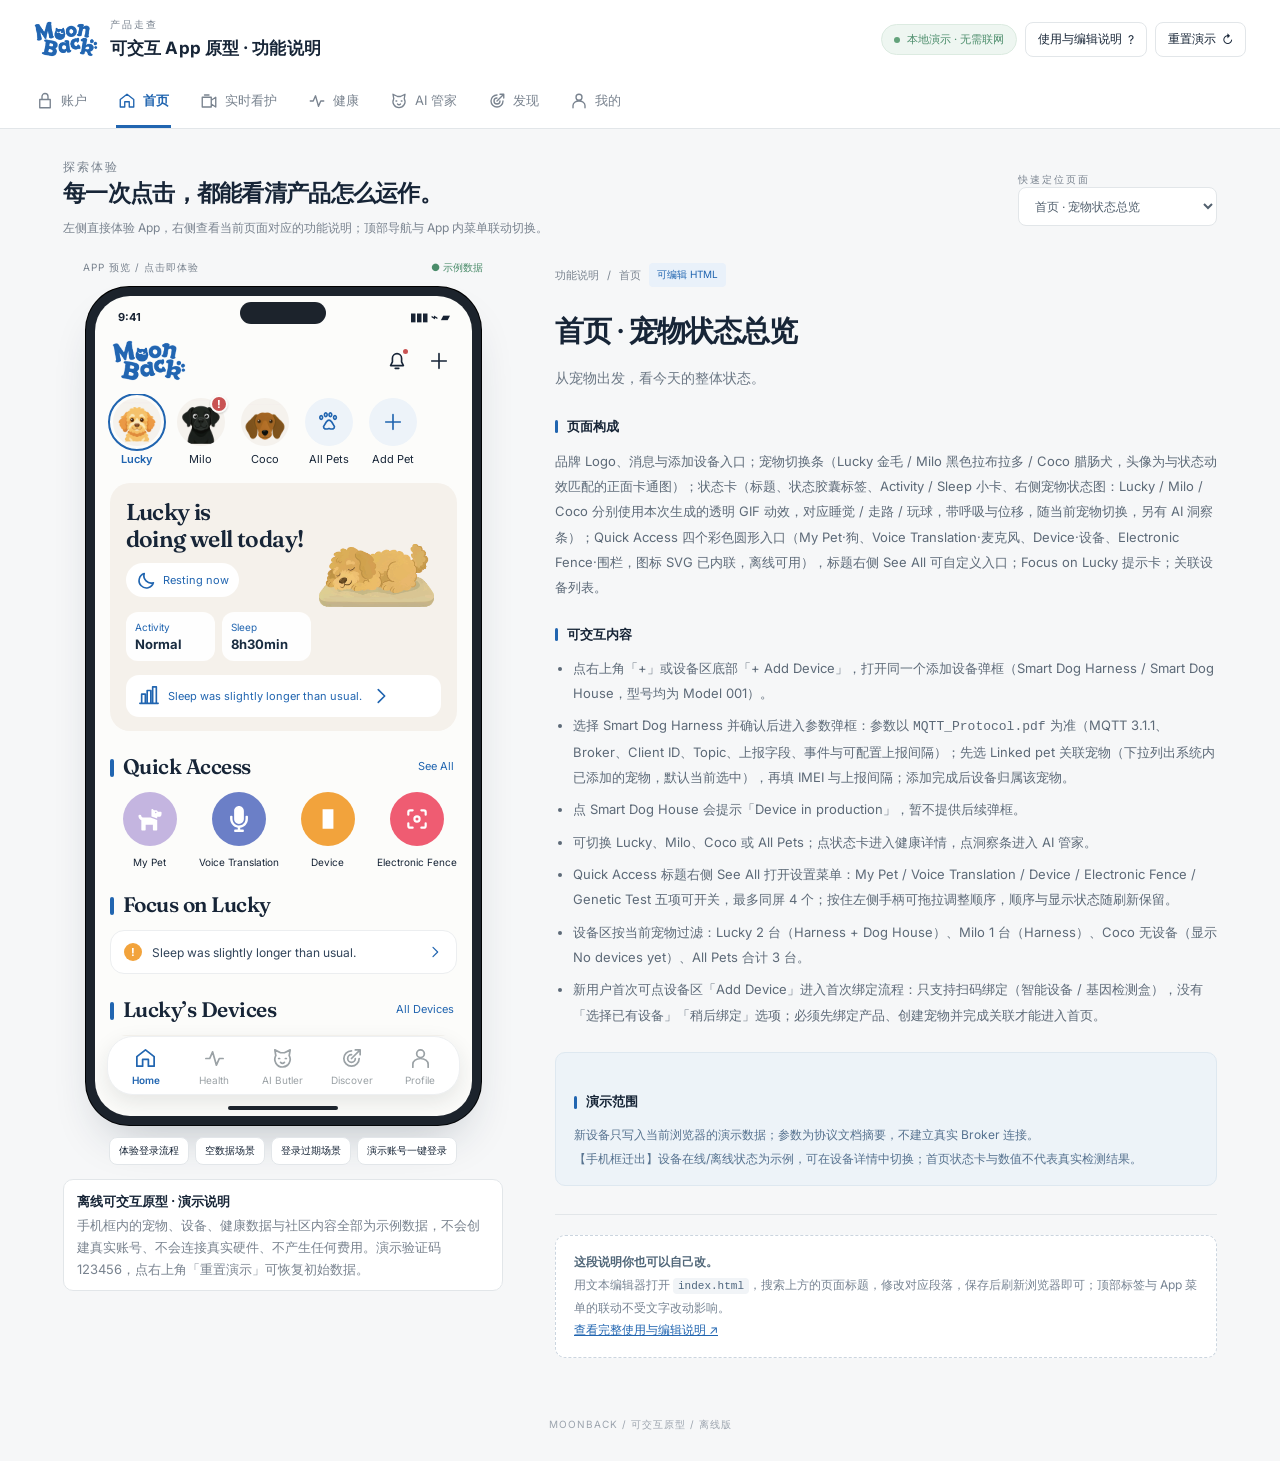
==== commit 630d64bc: "Add files via upload" ====
--- a/index.html
+++ b/index.html
@@ -1,10 +1,10 @@
 <!doctype html>
-<html lang="en">
+<html lang="zh-CN">
 <head>
 <meta charset="utf-8"><meta name="viewport" content="width=device-width,initial-scale=1">
-<meta name="description" content="MoonBack local interactive App prototype, left operation, right description, offline available.">
-<title>MoonBack · Interactive App Prototype</title>
-<link rel="icon" href="assets/home_pet_lucky.jpg"><link rel="stylesheet" href="style.css?v=56">
+<meta name="description" content="MoonBack 本地可交互 App 原型，左侧操作、右侧说明，离线可用。">
+<title>MoonBack · 可交互 App 原型</title>
+<link rel="icon" href="assets/home_pet_lucky.jpg"><link rel="stylesheet" href="style.css?v=75">
 <script>
 /* Repair legacy demo data before the app script loads, so a cached older app.js can still render Discover / Profile. */
 (function(){
@@ -21,842 +21,901 @@
   }catch(e){}
 })();
 </script>
-<script defer src="app.js?v=69"></script>
+<script defer src="app.js?v=97"></script>
 </head>
 <body>
 <header class="topbar">
   <div class="topline">
-    <div class="brand"><img src="assets/home_logo.png" alt="MoonBack"><div><p class="eyebrow">PRODUCT WALKTHROUGH</p><strong>Interactive App Prototype & Feature Guide</strong></div></div>
-    <div class="top-actions"><span class="version">Local demo · No internet needed</span><button class="tool" data-action="help"><span>Usage & editing guide</span> ?</button><button class="tool" data-action="reset"><span>Reset demo</span> ↻</button></div>
+    <div class="brand"><img src="assets/home_logo.png" alt="MoonBack"><div><p class="eyebrow">产品走查</p><strong>可交互 App 原型 · 功能说明</strong></div></div>
+    <div class="top-actions"><span class="version">本地演示 · 无需联网</span><button class="tool" data-action="help"><span>使用与编辑说明</span> ?</button><button class="tool" data-action="reset"><span>重置演示</span> ↻</button></div>
   </div>
-  <nav class="tabs" id="top-tabs" aria-label="Main app pages"></nav>
+  <nav class="tabs" id="top-tabs" aria-label="App 页面导航"></nav>
 </header>
 <main class="workspace">
-  <div class="intro"><div><p class="eyebrow">EXPLORE THE EXPERIENCE</p><h1>Every click reveals how the product works.</h1><p>Experience the App on the left, view corresponding descriptions on the right. Top navigation and App menus switch in sync.</p></div><label><span class="eyebrow">Quick page locate</span><br><select class="overview-select" id="page-picker" aria-label="Quick page locate"></select></label></div>
+  <div class="intro"><div><p class="eyebrow">探索体验</p><h1>每一次点击，都能看清产品怎么运作。</h1><p>左侧直接体验 App，右侧查看当前页面对应的功能说明；顶部导航与 App 内菜单联动切换。</p></div><label><span class="eyebrow">快速定位页面</span><br><select class="overview-select" id="page-picker" aria-label="快速定位页面"></select></label></div>
   <div class="columns">
-    <section class="preview" aria-label="Interactive App demo">
-      <div class="preview-meta"><span>APP PREVIEW / Tap to experience</span><span id="preview-state">● Sample data</span></div>
+    <section class="preview" aria-label="App 交互演示">
+      <div class="preview-meta"><span>APP 预览 / 点击即体验</span><span id="preview-state">● 示例数据</span></div>
       <div class="phone"><div class="screen" lang="en">
         <div class="statusbar"><span>9:41</span><span class="island" aria-hidden="true"></span><span class="status-icons" aria-hidden="true">▮▮▮ ⌁ ▰</span></div>
         <div class="app-header" id="app-header"></div>
         <div class="app-content" id="app-content" tabindex="-1"></div>
         <nav class="bottom-nav" id="bottom-nav" aria-label="App bottom menu"></nav>
+        <div class="fab-layer" id="fab-layer"></div>
         <div class="home-indicator" aria-hidden="true"></div>
         <div id="app-toast" class="toast" role="status" hidden></div>
         <div id="modal-layer" class="modal-layer" hidden></div>
+        <div id="overlay-layer" class="ovl-layer" hidden></div>
       </div></div>
-      <div class="scenario-tools"><button class="tool" data-go="login">Try login flow</button><button class="tool" data-action="empty-scenario">Empty data scenario</button><button class="tool" data-action="expired-scenario">Login expired scenario</button><button class="tool" data-action="demo-login">Demo account one-click</button></div>
-      <div class="demo-banner"><strong>Offline interactive prototype · Demo guide</strong><span>Pets, devices, health data and community content inside the phone are all samples; no real account created, no hardware connected, no fees incurred. Demo code 123456, tap "Reset demo" at top-right to restore initial data.</span></div>
+      <div class="scenario-tools"><button class="tool" data-go="login">体验登录流程</button><button class="tool" data-action="empty-scenario">空数据场景</button><button class="tool" data-action="expired-scenario">登录过期场景</button><button class="tool" data-action="demo-login">演示账号一键登录</button></div>
+      <div class="demo-banner"><strong>离线可交互原型 · 演示说明</strong><span>手机框内的宠物、设备、健康数据与社区内容全部为示例数据，不会创建真实账号、不会连接真实硬件、不产生任何费用。演示验证码 123456，点右上角「重置演示」可恢复初始数据。</span></div>
     </section>
-    <aside class="docs" aria-label="Current page feature guide">
-      <div class="doc-breadcrumb"><span>Feature guide</span><span> / </span><span id="doc-module"></span><span class="pill">Editable HTML</span></div>
+    <aside class="docs" aria-label="当前页面功能说明">
+      <div class="doc-breadcrumb"><span>功能说明</span><span> / </span><span id="doc-module"></span><span class="pill">可编辑 HTML</span></div>
       <div id="page-docs">
 <!-- =====================================================================
-[Right-side feature description editing area]
-1. Open this r', encoding='utf-8 file in VS Code, Notepad, or any text editor (UTF-8 recommended).
-2. Search for the corresponding Chinese page name, e.g. "Home · Pet status overview".
-3. Modify h2, p, li text within that section, save and refresh browser.
-4. You can add paragraphs and lists; do not delete or modify section id, data-page, data-group attributes.
-5. Each section corresponds to an App page; sub-pages also have independent descriptions.
-6. Text below is displayed directly on the right; no need to modify app.js, no need to install environment or rebuild.
+【右侧功能说明编辑区】
+1. 用 VS Code、记事本等文本编辑器打开 index.html（建议 UTF-8 编码）。
+2. 搜索对应的中文页面名，例如「首页 · 宠物状态总览」。
+3. 修改该 section 内的 h2、p、li 文字，保存后刷新浏览器即可。
+4. 可以自由增加段落和列表；请勿删除或修改 section 的 id、data-page、data-group 属性。
+5. 每个 section 对应一个 App 页面，二级页面也有独立说明。
+6. 下方文字直接显示在右侧，不需要改 app.js，也不需要安装环境或重新编译。
 ===================================================================== -->
 
-<!-- ===== Home · Pet status overview: Edit text below ===== -->
-<section class="doc-page" id="doc-home" data-page="home" data-group="home" hidden>
-<h2>Home · Pet status overview</h2>
-<p class="lead">Start from pets, understand today's status.</p>
-<h3>Page features</h3><p>Brand Logo, messages and add-device entry; pet switch bar (Lucky golden retriever / Milo black Labrador / Coco dachshund, avatars are cartoon front-facing images matching each state animation); status card (title, status pill, Activity / Sleep mini cards, right-side pet status image: Lucky / Milo / Coco use the transparent GIF animations generated this time, sleeping / walking / playing ball respectively, with breathing and motion; switches with current pet), AI insight bar); Quick Access four colored round entries (My Pet·dog, Voice Translation·microphone, Device·device, Genetic Test·dna, SVG inlined for offline use); Focus on Lucky tip card; linked device list.</p>
-<h3>What you can do</h3>
-<ul>
-<li>Tap "+" at top-right or "+ Add Device" at device area bottom to open the same add-device dialog (Smart Dog Harness / Smart Dog House, both Model 001).</li>
-<li>Select Smart Dog Harness and confirm to enter parameter dialog: parameters from <code>MQTT_Protocol.pdf</code> (MQTT 3.1.1, Broker, Client ID, Topic, reporting fields, events and configurable reporting interval); first select Linked pet to associate a pet (dropdown lists pets added in system, default current selected), then fill IMEI and reporting interval; after adding, device belongs to that pet.</li>
-<li>Tap Smart Dog House will prompt "Device in production", no further dialog provided for now.</li>
-<li>Switch Lucky, Milo, Coco or All Pets; tap status card to enter health details, tap insight bar to enter AI Butler.</li>
-<li>Device area filters by current pet: Lucky 2 units (Harness + Dog House), Milo 1 unit (Harness), Coco no devices (shows No devices yet), All Pets totals 3 units.</li>
-<li>New users first time can tap "Add Device" in device area to enter new-user binding flow: supports scan binding only (smart device / genetic test kit), no "choose existing device" or "bind later" options; must bind product, create pet and associate before entering Home.</li>
-</ul>
-<div class="callout"><h3>Demo scope</h3><p>New device only writes to current browser demo data; parameters are protocol doc summary, no real Broker connection.</p><p class="from-phone">[Moved out of phone frame] Device online/offline status is sample, can be switched in device details; home status card and values do not represent real detection.</p></div>
-</section>
-
-<!-- ===== Health · Data & trends: Edit text below ===== -->
-<section class="doc-page" id="doc-health" data-page="health" data-group="health" hidden>
-<h2>Health · Data & trends</h2>
-<p class="lead">See the status, understand the change.</p>
-<h3>Page features</h3><p>Shows health sample data of activity, vital signs, sleep and digestion by current pet, supports entering metric details and professional reports.</p>
-<h3>What you can do</h3>
-<ul>
-<li>Select pet, switch Today, 7 Days or specified date, data and trend change accordingly.</li>
-<li>Tap metric card to view details; tap report entry to view current pet's professional report.</li>
-<li>Tap health detection to view detection progress, result returns to current pet; enter follow-up flow via records and vet entry.</li>
-</ul>
-<div class="callout"><h3>Demo scope</h3><p>Charts drawn by web components, responsive to switching; data is demo data, does not represent real detection or medical judgment.</p><p class="from-phone">[Moved out of phone frame] Health metrics and trends are sample data, do not represent real detection or medical judgment.</p></div>
-</section>
-
-<!-- ===== AI Butler · Pet-exclusive chat: Edit text below ===== -->
-<section class="doc-page" id="doc-ai" data-page="ai" data-group="ai" hidden>
-<h2>AI Butler · Pet-exclusive chat</h2>
-<p class="lead">Every question revolves around the current pet.</p>
-<h3>Page features</h3><p>Demo health explanation, status query and pet care advice in conversation form; the message bar stays pinned above the bottom menu however long the chat grows.</p>
-<h3>What you can do</h3>
-<ul>
-<li>Switch pet from the name at the top (each pet keeps its own thread); the row stays fixed while messages scroll. Tap Clear to wipe this pet's local chat.</li>
-<li>Type question and send, or tap suggested question, view preset replies generated based on sample data.</li>
-<li>Tap + to attach a photo or a ready DNA report for this pet; the report reply summarises breed mix, genetic risks and traits. Attachments can be removed before sending.</li>
-<li>Tap health data, professional report or online vet to continue experiencing linked flow.</li>
-</ul>
-<div class="callout"><h3>Demo scope</h3><p>Replies come from local rules and sample templates, no real AI model connected, no image recognition; photos stay in this browser session only. No network requests sent.</p><p class="from-phone">[Moved out of phone frame] AI Butler replies come from local preset rules and templates, no real AI model connected, no network requests sent.</p></div>
-</section>
-
-<!-- ===== Discover · Pet community: Edit text below ===== -->
-<section class="doc-page" id="doc-discover" data-page="discover" data-group="discover" hidden>
-<h2>Discover · Pet community</h2>
-<p class="lead">Share daily life, meet more furry kids.</p>
-<h3>Page features</h3><p>Changed per review screenshot to search bar + topic filter + double-column waterfall cards; cards unified as image carousel, title, two-line summary and publisher info, keeping community browse, interaction, publish and author homepage.</p>
-<h3>What you can do</h3>
-<ul>
-<li>Top search bar filters cards in real time by title, subtitle, author and topic.</li>
-<li>Switch For You / Following / Health / Training / Nutrition / Care; rightmost circular button opens Stories author list.</li>
-<li>If multiple images at card top, auto carousel every 3 seconds with indicator dots; below image in order: title, two-line summary, publisher avatar and name, and like count.</li>
-<li>Tap card to enter post details, supports like, favorite, comment, multi-image switch and topic aggregation.</li>
-<li>Plus at top-right to publish image-text, new content enters feed and personal homepage; bottom floating pill navigation switches five main modules.</li>
-</ul>
-<div class="callout"><h3>Demo scope</h3><p>Like, comment, follow and image-text text saved in current browser; uploaded images kept only in current open session, not published to real community.</p></div>
-</section>
-
-<!-- ===== My · Personal homepage: Edit text below ===== -->
-<section class="doc-page" id="doc-profile" data-page="profile" data-group="profile" hidden>
-<h2>My · Personal homepage</h2>
-<p class="lead">Personal info, pets and content, managed in one place.</p>
-<h3>Page features</h3><p>Uses current Demo personal info, social stats, pet entry and content grid layout.</p>
-<h3>What you can do</h3>
-<ul>
-<li>Tap personal info to edit nickname, location and bio, saved and displayed in sync.</li>
-<li>Tap Posts or Followers to view corresponding lists; switch Moments, Liked to view content.</li>
-<li>Tap My pets (count shown after the title) to manage pets, tap Genetic Test to open test records — the red “N new” counts unreviewed records and disappears once the list is opened, tap top-right to enter membership or settings center.</li>
-</ul>
-<div class="callout"><h3>Demo scope</h3><p>Sample account defaults to Kevin; social data reflects current demo content and interaction, does not represent real account.</p><p class="from-phone">[Moved out of phone frame] Membership tag is demo status, no real subscription or charge incurred.</p></div>
-</section>
-
-<!-- ===== Remote care · Live watch: Edit text below ===== -->
-<section class="doc-page" id="doc-monitor" data-page="monitor" data-group="monitor" hidden>
-<h2>Remote care · Live watch</h2>
-<p class="lead">Demo remote companionship with an operable UI.</p>
-<h3>Page features</h3><p>History page: shows display area, watch controls and AI Wellness Snapshot (no corresponding device this period).</p>
-<h3>What you can do</h3>
-<ul>
-<li>View sample display and watch metrics; empty state shown when no real-time watch device this period.</li>
-<li>Tap Listen, Talk and Play Sound to experience button status and control feedback.</li>
-<li>Switch detection box display, view simulated recognition events; enter pet language translation or return to device selection.</li>
-</ul>
-<div class="callout"><h3>Demo scope</h3><p>Devices this period are only Smart Dog Harness and Smart Dog House, no camera; this page kept as historical content, empty state shown when no corresponding device. Display uses project-owned photos, no camera, microphone or real video service called.</p><p class="from-phone">[Moved out of phone frame] Real-time watch display and detection events are all simulated, no camera, microphone or real video service called; display is simulated.</p></div>
-</section>
-
-<!-- ===== Login · Account entry: Edit text below ===== -->
-<section class="doc-page" id="doc-login" data-page="login" data-group="login" hidden>
-<h2>Login · Account entry</h2>
-<p class="lead">Brand entry: Get Started and four login methods.</p>
-<h3>Page features</h3><p>MoonBack Logo and Get Started headline; Continue with Apple ID / Continue with Google / Continue with Email three light-gray pill buttons (icon and text close together, Apple icon black); below buttons "——— or ——" separator line (brand blue) and Use phone number instead entry; circular agreement checkbox.</p>
-<h3>What you can do</h3>
-<ul>
-<li>Initial page only has three buttons and Use phone number instead below or separator line; tapping Continue with Email or Use phone number instead expands input and verification code, can use Back to return to button page.</li>
-<li>When Terms of Service and Privacy Policy not checked, third-party login, Get code, Sign in are all intercepted and prompted.</li>
-<li>Email verification code: enter email → Get code (60s countdown, demo code 123456) → Sign in to enter Home; verification code page can switch to +1 phone number.</li>
-<li>Tap Terms of Service / Privacy Policy to view corresponding agreement page, return and continue login.</li>
-</ul>
-<div class="callout"><h3>Demo scope</h3><p>Local simulated login, no real account created, no SMS or email sent; third-party login only demo success state. US market convention: +1 area code, English text; third-party unified Apple ID and Google account login.</p><p class="from-phone">[Moved out of phone frame] Login page is offline demo: no real account created, no verification code sent; demo code fixed 123456; when Privacy Policy and Terms of Service not checked all login actions are intercepted.</p></div>
-</section>
-
-<!-- ===== Privacy Policy · Edit text below ===== -->
-<section class="doc-page" id="doc-privacy" data-page="privacy" data-group="login" hidden>
-<h2>Privacy Policy</h2>
-<p class="lead">Target page of Privacy Policy link on login page.</p>
-<h3>Page features</h3><p>App English agreement page, listing data collection, use and user rights per US market convention.</p>
-<h3>What you can do</h3><ul><li>Read key points then tap return to continue login.</li></ul>
-<div class="callout"><h3>Demo scope</h3><p>Prototype placeholder text, not a formal legal document; CCPA/CPPA terms pending legal confirmation.</p><p class="from-phone">[Moved out of phone frame] Protocol text is prototype placeholder, not a formal legal document; US privacy convention (CCPA/CPPA) pending legal confirmation.</p></div>
-</section>
-
-<!-- ===== Terms of Service · Edit text below ===== -->
-<section class="doc-page" id="doc-terms" data-page="terms" data-group="login" hidden>
-<h2>Terms of Service</h2>
-<p class="lead">Target page of Terms of Service link on login page.</p>
-<h3>Page features</h3><p>App English agreement page, explaining account and device usage boundaries and health data disclaimer.</p>
-<h3>What you can do</h3><ul><li>Read key points then tap return to continue login.</li></ul>
-<div class="callout"><h3>Demo scope</h3><p>Prototype placeholder text, not a formal legal document; final wording pending legal confirmation.</p><p class="from-phone">[Moved out of phone frame] Protocol text is prototype placeholder, not a formal legal document; final wording pending legal confirmation.</p></div>
-</section>
-
-<!-- ===== Register account: Edit text below ===== -->
-<section class="doc-page" id="doc-register" data-page="register" data-group="login" hidden>
-<h2>Register account</h2>
-<p class="lead">Demo account creation flow.</p>
-<h3>Page features</h3><p>Provides phone number / email, password, confirm password and agreement selection.</p>
-<h3>What you can do</h3>
-<ul>
-<li>Select registration method, fill account and password, confirm two entries match.</li>
-<li>After submit complete simulated registration and enter Home; return to go back to login.</li>
-</ul>
-<div class="callout"><h3>Demo scope</h3><p>No verification code sent or online account created, form does not save password.</p><p class="from-phone">[Moved out of phone frame] Register is local simulation, no online account created, no password saved; demo verification code fixed 123456.</p></div>
-</section>
-
-<!-- ===== Forgot password: Edit text below ===== -->
-<section class="doc-page" id="doc-forgot" data-page="forgot" data-group="login" hidden>
-<h2>Forgot password</h2>
-<p class="lead">View recovery entry and submit feedback.</p>
-<h3>Page features</h3><p>Demo account entry, verification code entry and new password validation.</p>
-<h3>What you can do</h3>
-<ul>
-<li>Fill phone number or email, tap to get demo verification code.</li>
-<li>Enter displayed demo verification code and new password, after complete return to login.</li>
-</ul>
-<div class="callout"><h3>Demo scope</h3><p>Verification code for local demo only, no SMS or email sent, no real password modified.</p><p class="from-phone">[Moved out of phone frame] Forgot password is local simulation, no real password modified; demo verification code fixed 123456.</p></div>
-</section>
-
-<!-- ===== My pets · Pet list: Edit text below ===== -->
-<section class="doc-page" id="doc-pets" data-page="pets" data-group="home" hidden>
-<h2>My pets · Pet list</h2>
-<p class="lead">Manage every family member.</p>
-<h3>Page features</h3><p>Shows pets of current demo account, connects pet details, profile creation and device linking.</p>
-<h3>What you can do</h3>
-<ul>
-<li>Tap pet card to view details; tap Add pet to fill in info.</li>
-<li>After add, edit or delete, pet selection on Home and Health pages updates in sync.</li>
-</ul>
-<div class="callout"><h3>Demo scope</h3><p>Pet info saved in current browser; confirmation needed before delete, and demo device link removed.</p></div>
-</section>
-
-<!-- ===== Pet profile · Add & edit: Edit text below ===== -->
-<section class="doc-page" id="doc-pet-edit" data-page="pet-edit" data-group="home" hidden>
-<h2>Pet profile · Add & edit</h2>
-<p class="lead">Add Pet form rebuilt per review screenshot.</p>
-<h3>Page features</h3><p>Changed to 3-tab step wizard: ① Connect device (scan bind / choose existing device / bind later); ② Pet profile (breed photo + name select, two-column 10 fields, added next vaccination time); ③ Photos (8 angle photos) → done hint → enter Home. Top tabs clickable to jump back.</p>
-<h3>What you can do</h3>
-<ul>
-<li>Step ①: choose Scan then tap Scan QR code to auto-fill sample IMEI; title and desc changed to "Scan a device or genetic test box", can scan device or genetic test box; choose Use an existing device to pick from dropdown, if device already bound to other pet a dialog asks whether to change owner; also can choose I'll link a device later to skip.</li>
-<li>Step ②: tap Small / Medium / Large quick filter to switch breed cards of corresponding size; tap breed photo card to auto-fill Breed; field validation requires Pet name and Weight.</li>
-<li>Step ③: tap dashed photo box to select local image for preview; new pet must have all 8 photos to save, editing existing pet does not repeat requirement.</li>
-<li>After Save & Finish shows All set! done page, tap Go to Home to enter Home; device binding / owner change takes effect on save.</li>
-</ul>
-<div class="callout"><h3>Demo scope</h3><p>Photos only saved in current browser session, preview via blob URL, not uploaded to server; breed photos use existing sample dog images, for demo selection interaction only. App text follows project convention in English, reference screenshot is Chinese UI.</p></div>
-</section>
-
-<!-- ===== Pet details: Edit text below ===== -->
-<section class="doc-page" id="doc-pet-detail" data-page="pet-detail" data-group="home" hidden>
-<h2>Pet details</h2>
-<p class="lead">View info and devices around one pet.</p>
-<h3>Page features</h3><p>Aggregates pet basic info, health records, linked devices and edit entry. Linked devices filtered by this pet: Lucky 2 units, Milo 1 unit, Coco no devices (shows No devices linked yet.).</p>
-<h3>What you can do</h3>
-<ul>
-<li>Edit info, enter health page, view health records.</li>
-<li>Genetic Test: track genetic test and view report online; Vaccination records: view vaccination records and next vaccination time.</li>
-<li>Tap linked device to view details; confirm before delete pet, returns to pet list after delete.</li>
-</ul>
-<div class="callout"><h3>Demo scope</h3><p>Switching to this pet details sets current pet; subsequent Health and AI pages use this context.</p></div>
-</section>
-
-<!-- ===== Health records: Edit text below ===== -->
-<section class="doc-page" id="doc-records" data-page="records" data-group="health" hidden>
-<h2>Health records</h2>
-<p class="lead">Every record has a corresponding pet.</p>
-<h3>Page features</h3><p>Shows vaccination and health records by current pet.</p>
-<h3>What you can do</h3>
-<ul>
-<li>Add record, fill name, date, next date and remarks.</li>
-<li>Edit or delete existing record, list updates immediately.</li>
-</ul>
-<div class="callout"><h3>Demo scope</h3><p>Records saved locally only, not synced to medical or device systems.</p></div>
-</section>
-
-<!-- ===== Add/edit health record: Edit text below ===== -->
-<section class="doc-page" id="doc-record-edit" data-page="record-edit" data-group="health" hidden>
-<h2>Add / Edit health record</h2>
-<p class="lead">Record a vaccination or health event.</p>
-<h3>Page features</h3><p>Demo health record form and save flow.</p>
-<h3>What you can do</h3>
-<ul>
-<li>Fill record name, occurrence date, optional next date and remarks.</li>
-<li>Validate date order, after save returns to current pet's health record list.</li>
-</ul>
-<div class="callout"><h3>Demo scope</h3><p>Filled info belongs only to currently selected pet.</p></div>
-</section>
-
-<!-- ===== Genetic Test: Edit text below ===== -->
-<section class="doc-page" id="doc-genetic" data-page="genetic" data-group="health" hidden>
-<h2>Genetic Test</h2>
-<p class="lead">Scan kit, track detection status, view report online.</p>
-<h3>Page features</h3><p>Shows genetic test records by current pet, status divided into Sample submitted (submitted), Testing in progress (testing, read-only), Report ready (report viewable).</p>
-<p>Health sub-page: the bottom tab bar is hidden on this page, New Genetic Test and Genetic Test Report; use the back arrow to return.</p>
-<h3>What you can do</h3>
-<ul>
-<li>Tap + at the top right to add a test: scan → Pet basic info (editable) → confirm to generate submitted record.</li>
-<li>Submitted status can enter tracking number; Testing status not editable; after Report ready can view Genetic Test Report online.</li>
-</ul>
-<div class="callout"><h3>Demo scope</h3><p>Two Simulate buttons for demo status transition, not real submission; data saved locally only. Report is sample, does not constitute medical diagnosis.</p></div>
-</section>
-
-<!-- ===== New Genetic Test: Edit text below ===== -->
-<section class="doc-page" id="doc-genetic-new" data-page="genetic-new" data-group="health" hidden>
-<h2>New Genetic Test</h2>
-<p class="lead">Complete submission registration in two steps.</p>
-<h3>Page features</h3><p>Step 1 Scan kit scans kit QR code; Step 2 Pet info shows pet basic info and allows editing.</p>
-<h3>What you can do</h3>
-<ul>
-<li>Tap Scan QR code to generate kit number and enter info confirmation page.</li>
-<li>After check or modify pet info tap Confirm &amp; create record to generate submitted record and return to list.</li>
-</ul>
-<div class="callout"><h3>Demo scope</h3><p>Scan is simulated action, no camera called; kit number is sample value.</p></div>
-</section>
-
-<!-- ===== Genetic Test Report: Edit text below ===== -->
-<section class="doc-page" id="doc-genetic-report" data-page="genetic-report" data-group="health" hidden>
-<h2>Genetic Test Report</h2>
-<p class="lead">View pet genetic test report online.</p>
-<h3>Page features</h3><p>Shows breed composition, genetic health risks and traits three parts, with report number and generation date.</p>
-<h3>What you can do</h3>
-<ul>
-<li>From report-ready detection record tap View Genetic Test Report to enter.</li>
-<li>Tap Back to Genetic Test to return to detection list.</li>
-</ul>
-<div class="callout"><h3>Demo scope</h3><p>Report content is sample data, for demo only, does not constitute vet diagnosis.</p></div>
-</section>
-
-<!-- ===== Vaccination Records: Edit text below ===== -->
-<section class="doc-page" id="doc-vaccines" data-page="vaccines" data-group="health" hidden>
-<h2>Vaccination Records</h2>
-<p class="lead">Next vaccination time and history at a glance.</p>
-<h3>Page features</h3><p>Top shows next vaccine, expiry date and countdown; below lists vaccination records in reverse date order.</p>
-<h3>What you can do</h3>
-<ul>
-<li>Add vaccination record (name, vaccination date, next expiry, dose, clinic, remarks).</li>
-<li>After delete record, next vaccination time recalculates.</li>
-</ul>
-<div class="callout"><h3>Demo scope</h3><p>Records saved locally only; shows Not scheduled when no expiry date.</p></div>
-</section>
-
-<!-- ===== Add Vaccination Record: Edit text below ===== -->
-<section class="doc-page" id="doc-vaccine-add" data-page="vaccine-add" data-group="health" hidden>
-<h2>Add Vaccination Record</h2>
-<p class="lead">Record a vaccination.</p>
-<h3>Page features</h3><p>Demo vaccination record form and save flow.</p>
-<h3>What you can do</h3>
-<ul>
-<li>Fill vaccine name and vaccination date (required), next expiry date, dose, clinic and remarks optional.</li>
-<li>Validate date order, after save returns to current pet\'s vaccination record list.</li>
-</ul>
-<div class="callout"><h3>Demo scope</h3><p>Filled info belongs only to currently selected pet.</p></div>
-</section>
-
-<!-- ===== My devices: Edit text below ===== -->
-<section class="doc-page" id="doc-devices" data-page="devices" data-group="home" hidden>
-<h2>My devices</h2>
-<p class="lead">View bound demo devices.</p>
-<h3>Page features</h3><p>Shows device name, type, connection status, battery and linked pet. Total 3 units: Lucky 2 (Harness + Dog House), Milo 1 (Harness), Coco none; list summarizes all devices, not by pet column.</p>
-<h3>What you can do</h3>
-<ul>
-<li>Switch All Devices / Harness / Dog House filter.</li>
-<li>Tap device to view details, tap Add device to simulate binding.</li>
-</ul>
-<div class="callout"><h3>Demo scope</h3><p>Devices from local demo data, no Bluetooth or LAN scan.</p></div>
-</section>
-
-<!-- ===== Add device: Edit text below ===== -->
-<section class="doc-page" id="doc-device-add" data-page="device-add" data-group="home" hidden>
-<h2>Add device</h2>
-<p class="lead">From type selection to binding completion.</p>
-<h3>Page features</h3><p>Demo device add and pet link via simplified form. Home add entry (top-right + and device area + Add Device) unified to dialog flow; this page is full form entry, entered from device list bottom button, pet details "Link device", etc.</p>
-<h3>What you can do</h3>
-<ul>
-<li>Device type only Smart Dog Harness and Smart Dog House (both Model 001).</li>
-<li>Fill device name and demo number, select linked pet and submit.</li>
-</ul>
-<div class="callout"><h3>Demo scope</h3><p>After binding success, device list and Home sync immediately; no real hardware connection.</p><p class="from-phone">[Moved out of phone frame] Device binding is local simulation, no scan or connect to real device.</p></div>
-</section>
-
-<!-- ===== Device details: Edit text below ===== -->
-<section class="doc-page" id="doc-device-detail" data-page="device-detail" data-group="home" hidden>
-<h2>Device details</h2>
-<p class="lead">From device entry, continue related capabilities.</p>
-<h3>Page features</h3><p>Shows single device status and associations.</p>
-<h3>What you can do</h3>
-<ul>
-<li>Switch simulated online/offline, modify linked pet.</li>
-<li>Smart Dog Harness can enter electronic fence and history trajectory; both devices can view health data and firmware upgrade.</li>
-<li>View firmware upgrade, or confirm to unbind.</li>
-</ul>
-<div class="callout"><h3>Demo scope</h3><p>Status switch affects local demo only; unbind does not affect real device.</p><p class="from-phone">[Moved out of phone frame] Device online status, battery and upgrade are all local simulation, no commands sent to hardware.</p></div>
-</section>
-
-<!-- ===== New-user device binding · First-time setup: Edit text below ===== -->
-<section class="doc-page" id="doc-device-bind" data-page="device-bind" data-group="home" hidden>
-<h2>New-user device binding · First-time setup</h2>
-<p class="lead">Scan product binding code → Bind account → Build pet profile → Associate product and pet → Enter Home.</p>
-<h3>Page features</h3>
-<p>New user first-time unboxing flow, supports scan binding only (smart device / genetic test kit), no "choose existing device" or "bind later" options; must complete product binding and pet association before entering Home.</p>
-<h3>What you can do</h3>
-<ul>
-<li>Step 1: Tap Scan QR code, simulate scanning product binding code (Smart Dog Harness / Smart Dog House / genetic test kit), screen shows product serial number.</li>
-<li>Step 2: Tap Bind to account, bind product to current account, product appears in My Devices.</li>
-<li>Step 3: Create pet profile (name, breed, sex, weight), and upload 8 angle pet photos for digital life generation; must have all 8 photos to proceed to next step.</li>
-<li>Step 4: Associate bound product with new pet, tap Link & finish to complete first-time setup, system enters Home.</li>
-</ul>
-<div class="callout"><h3>Difference from Add Pet</h3><p>Add Pet is for existing pet users: can scan new device, or choose from existing device list, or choose I\'ll link a device later to skip; new-user device binding can only scan, must bind account, create pet and associate product, cannot skip.</p></div>
-<div class="callout"><h3>Demo scope</h3><p>Scan, binding and photo upload are all local simulation, no real hardware connection; photos kept only in current session, cleared after demo reset.</p><p class="from-phone">[Moved out of phone frame] Device binding is local demo data, no scan or connect to real device.</p></div>
-</section>
-
-<!-- ===== Pet language translation: Edit text below ===== -->
-<section class="doc-page" id="doc-translation" data-page="translation" data-group="monitor" hidden>
-<h2>Pet language translation</h2>
-<p class="lead">Warm orange + brand blue two-color recording translation page: 2 direction options, complete status chain and history linkage.</p>
-<h3>Page features</h3><p>Translation Mode has only 2 options: Dog → Human and Cat → Human, each option uses "Pet icon → Human icon" to indicate direction (pet warm orange, human brand blue); the circular switch button on the right of each option taps to flip in place to Human → Dog / Human → Cat, each option remembers its own direction. Central large recording button with breathing glow and minimalist paw decoration; during recording shows dynamic audio waveform; result shown in bubble card with simulated playback support; page corner has low-opacity paw silhouette.</p>
-<h3>What you can do</h3>
-<ul>
-<li>First entry pops up microphone permission guide; tap main button to start recording, tap end to enter Analyzing audio... / Generating interpretation... in sequence, after translation generated auto-saved to history.</li>
-<li>Each history supports Play (replay), View Pet Health Report (jump to health report), Delete; empty state is illustration card + Start Recording guide.</li>
-<li>Tap option to select that pet, tap switch button to flip only that option\'s direction (two icons swap left-right, arrow changes direction accordingly, switch button rotates 180° and turns blue background); switching during recording prompts to end recording first. Switch has smooth transition, recording button press compression feedback.</li>
-<li>Icons: Switch / Dog / Human / Cat four icons from Font Awesome v5 solid library (repeat / dog / cat / user-alt), SVG paths inlined into app.js, no CDN, no external font dependency; empty state illustration pet silhouette switches with selected pet. Color scheme: warm orange main color for pet and operation, Logo blue (#2165b0) for "human" side icons, play button, View Pet Health Report and other cross-module entries; page also has top-right cool color / bottom-left warm color low-opacity wash, both mixed without stealing the main subject.</li>
-</ul>
-<div class="callout"><h3>Status demo (prototype only)</h3><p>Buttons below for demo of exception status, do not affect real flow.</p><div class="doc-demo-row"><button data-action="trans-demo" data-value="nosound">No sound</button><button data-action="trans-demo" data-value="error">Permission failed</button><button data-action="trans-demo" data-value="idle">Restore idle</button></div></div>
-<div class="callout"><h3>Demo scope</h3><p>No real microphone application, no sound collection, translation is preset sample; page bottom has permanent disclaimer (for entertainment only, does not replace professional behavior analysis or vet diagnosis).</p><p class="from-phone">[Moved out of phone frame] Language translation is local simulation, no microphone access, no sound collection, no real voice generation; exception status needs to be triggered manually via "Status demo" on the right.</p></div>
-</section>
-
-<!-- ===== Electronic fence: Edit text below ===== -->
-<section class="doc-page" id="doc-fence" data-page="fence" data-group="home" hidden>
-<h2>Electronic fence</h2>
-<p class="lead">Experience safety range setting with schematic map.</p>
-<h3>Page features</h3><p>Select chest harness device for current pet, set fence name, range and enabled status.</p>
-<h3>What you can do</h3>
-<ul>
-<li>Drag radius slider, map range changes in sync, save settings.</li>
-<li>Tap map to move fence center; enter history trajectory and electronic check-in.</li>
-</ul>
-<div class="callout"><h3>Demo scope</h3><p>Map and location are both local schematic, no real location, no map service connection.</p><p class="from-phone">[Moved out of phone frame] Electronic fence is local demo, no real location alarm generated.</p></div>
-</section>
-
-<!-- ===== History trajectory: Edit text below ===== -->
-<section class="doc-page" id="doc-trajectory" data-page="trajectory" data-group="home" hidden>
-<h2>History trajectory</h2>
-<p class="lead">Review sample activity route.</p>
-<h3>Page features</h3><p>Shows trajectory schematic, mileage and activity time by pet and date.</p>
-<h3>What you can do</h3>
-<ul>
-<li>Select date to switch sample trajectory, tap playback to watch location point move along route.</li>
-</ul>
-<div class="callout"><h3>Demo scope</h3><p>Route is offline SVG schematic, cannot be used for real positioning.</p><p class="from-phone">[Moved out of phone frame] Trajectory is sample data.</p></div>
-</section>
-
-<!-- ===== Electronic check-in: Edit text below ===== -->
-<section class="doc-page" id="doc-checkin" data-page="checkin" data-group="home" hidden>
-<h2>Electronic check-in</h2>
-<p class="lead">Leave a record for a visit.</p>
-<h3>Page features</h3><p>Shows check-in location input and history check-in records.</p>
-<h3>What you can do</h3>
-<ul>
-<li>Fill location, tap check-in, view new time record.</li>
-</ul>
-<div class="callout"><h3>Demo scope</h3><p>No location permission called, location entered by user, records saved locally.</p><p class="from-phone">[Moved out of phone frame] Check-in records saved locally only.</p></div>
-</section>
-
-<!-- ===== Health metric details: Edit text below ===== -->
-<section class="doc-page" id="doc-metric" data-page="metric" data-group="health" hidden>
-<h2>Health metric details</h2>
-<p class="lead">Enter specific trend from summary.</p>
-<h3>Page features</h3><p>Shows current value, reference range and trend of selected metric.</p>
-<h3>What you can do</h3>
-<ul>
-<li>Enter from health card; switch time range to view corresponding trend.</li>
-<li>Tap to let AI explain, bringing in current metric and pet context.</li>
-</ul>
-<div class="callout"><h3>Demo scope</h3><p>Charts and reference data are both demo, not used for diagnosis basis.</p><p class="from-phone">[Moved out of phone frame] Metric charts and values are sample, actual health judgment needs to combine valid data and professional opinion.</p></div>
-</section>
-
-<!-- ===== Professional health report: Edit text below ===== -->
-<section class="doc-page" id="doc-report" data-page="report" data-group="health" hidden>
-<h2>Professional health report</h2>
-<p class="lead">Summarize current pet\'s demo health data.</p>
-<h3>Page features</h3><p>Shows current pet info, health summary, trends and report layout reference in project.</p>
-<h3>What you can do</h3>
-<ul>
-<li>View current pet summary, expand layout reference image.</li>
-<li>Download local HTML summary, or send to demo vet to enter consultation flow.</li>
-</ul>
-<div class="callout"><h3>Demo scope</h3><p>Downloaded is offline-openable HTML demo summary, not formal medical report or PDF.</p><p class="from-phone">[Moved out of phone frame] Report values for prototype display only, not medical report; "Original App report layout reference" image and description moved to this description area.</p></div>
-</section>
-
-<!-- ===== Online vet: Edit text below ===== -->
-<section class="doc-page" id="doc-vets" data-page="vets" data-group="health" hidden>
-<h2>Online vet</h2>
-<p class="lead">Select a demo vet.</p>
-<h3>Page features</h3><p>Shows vet avatar, specialty and consultation entry.</p>
-<h3>What you can do</h3>
-<ul>
-<li>Select vet to enter info confirmation, choose whether to authorize current pet\'s demo report.</li>
-<li>Enter consultation session, or view history consultation records.</li>
-</ul>
-<div class="callout"><h3>Demo scope</h3><p>No real doctor online, no fees incurred.</p><p class="from-phone">[Moved out of phone frame] Online vet and consultation are demo flow, no real doctor online, no fees incurred.</p></div>
-</section>
-
-<!-- ===== Vet details · Consultation confirm: Edit text below ===== -->
-<section class="doc-page" id="doc-vet-detail" data-page="vet-detail" data-group="health" hidden>
-<h2>Vet details · Consultation confirm</h2>
-<p class="lead">Confirm pet and report authorization before starting.</p>
-<h3>Page features</h3><p>Shows selected vet info, fixes pet linked to this consultation.</p>
-<h3>What you can do</h3>
-<ul>
-<li>Select consultation pet, check whether to share report, then start demo consultation.</li>
-</ul>
-<div class="callout"><h3>Demo scope</h3><p>Authorization affects local session display only, no data sent to third parties.</p><p class="from-phone">[Moved out of phone frame] Vet info and consultation entry are demo data, no real diagnosis.</p></div>
-</section>
-
-<!-- ===== Vet consultation session: Edit text below ===== -->
-<section class="doc-page" id="doc-consult" data-page="consult" data-group="health" hidden>
-<h2>Vet consultation session</h2>
-<p class="lead">Demo diagnosis communication and end record.</p>
-<h3>Page features</h3><p>Demo chat around fixed pet of this consultation, shows report authorization status.</p>
-<h3>What you can do</h3>
-<ul>
-<li>Type and send message, view preset replies.</li>
-<li>After end consultation, record kept, can re-view from consultation history.</li>
-</ul>
-<div class="callout"><h3>Demo scope</h3><p>Session simulated by local rules, not real online medical service.</p><p class="from-phone">[Moved out of phone frame] Consultation session uses preset replies, not real online diagnosis; report authorization status effective in local demo only.</p></div>
-</section>
-
-<!-- ===== Consultation history: Edit text below ===== -->
-<section class="doc-page" id="doc-consult-history" data-page="consult-history" data-group="health" hidden>
-<h2>Consultation history</h2>
-<p class="lead">Review completed demo consultations.</p>
-<h3>Page features</h3><p>Lists linked pet, vet and session status by time.</p>
-<h3>What you can do</h3>
-<ul>
-<li>Tap history record to view corresponding chat; start new consultation can return to vet list.</li>
-</ul>
-<div class="callout"><h3>Demo scope</h3><p>Includes only demo records created in this browser.</p><p class="from-phone">[Moved out of phone frame] Consultation records saved in current browser, no real diagnosis.</p></div>
-</section>
-
-<!-- ===== Post details: Edit text below ===== -->
-<section class="doc-page" id="doc-post" data-page="post" data-group="discover" hidden>
-<h2>Post details</h2>
-<p class="lead">Read, interact, comment and reply.</p>
-<h3>Page features</h3><p>Shows author, full image-text, topics and comment list; replies are nested under the comment they answer (2 levels).</p>
-<h3>What you can do</h3>
-<ul>
-<li>Switch multiple images, like, favorite, follow author.</li>
-<li>Tap a comment to reply to it — the input hint turns into Reply to [name], tap the × to cancel; the reply shows indented under that comment with a small avatar and "▸ name: text".</li>
-<li>Type comment or reply and publish, view comment count sync change; tap topic to view aggregation content.</li>
-<li>Share shows local demo location link.</li>
-</ul>
-<div class="callout"><h3>Demo scope</h3><p>Comment and interaction modify local state only; local file link requires other party to have same folder to open.</p></div>
-</section>
-
-<!-- ===== Author homepage: Edit text below ===== -->
-<section class="doc-page" id="doc-author" data-page="author" data-group="discover" hidden>
-<h2>Author homepage</h2>
-<p class="lead">A lighter profile than the Profile tab.</p>
-<h3>Page features</h3><p>Header (avatar, nickname, location), About me, then Posts / Followers counts; the author's posts show below as Discover-style two-column cards.</p>
-<h3>What you can do</h3>
-<ul>
-<li>Tap a post card to open that post; photos rotate like in Discover.</li>
-</ul>
-<div class="callout"><h3>Demo scope</h3><p>Counts and posts come from local demo data, no follow or message action on this page.</p></div>
-</section>
-
-<!-- ===== Publish image-text: Edit text below ===== -->
-<section class="doc-page" id="doc-publish" data-page="publish" data-group="discover" hidden>
-<h2>Publish image-text</h2>
-<p class="lead">Add a piece of daily life to demo community.</p>
-<h3>Page features</h3><p>Dark publish mode: supports up to 9 local images, 500-char body text, topic tags and image preview.</p>
-<h3>What you can do</h3>
-<ul>
-<li>Tap square "+" button to select multiple images (up to 9), can delete one by one after preview.</li>
-<li>Type body text, top-right "Publish" to publish; body limited to 500 chars, counter updates with input.</li>
-<li>Add topic tags (comma-separated), after publish return to feed and sync to my homepage.</li>
-</ul>
-<div class="callout"><h3>Demo scope</h3><p>When no image, uses built-in pet image; uploaded images shown only in current session, after re-open uses built-in alternative image.</p><p class="from-phone">[Moved out of phone frame] Image-text content published to local demo only, not uploaded to network.</p></div>
-</section>
-
-<!-- ===== Pet story: Edit text below ===== -->
-<section class="doc-page" id="doc-story" data-page="story" data-group="discover" hidden>
-<h2>Pet story</h2>
-<p class="lead">Show pet moments with single story card.</p>
-<h3>Page features</h3><p>Shows author story images and previous/next switch.</p>
-<h3>What you can do</h3>
-<ul>
-<li>Tap previous / next to switch story, tap author to enter homepage.</li>
-</ul>
-<div class="callout"><h3>Demo scope</h3><p>Uses existing community images to simulate story, no real video playback.</p></div>
-</section>
-
-<!-- ===== Topic aggregation: Edit text below ===== -->
-<section class="doc-page" id="doc-topic" data-page="topic" data-group="discover" hidden>
-<h2>Topic aggregation</h2>
-<p class="lead">Continue browsing along a topic.</p>
-<h3>Page features</h3><p>Filters posts with selected topic.</p>
-<h3>What you can do</h3>
-<ul>
-<li>Tap post to enter details, or add topic content via publish entry.</li>
-</ul>
-<div class="callout"><h3>Demo scope</h3><p>Topics and content both from local demo community.</p><p class="from-phone">[Moved out of phone frame] Topic content from local sample data.</p></div>
-</section>
-
-<!-- ===== Message center: Edit text below ===== -->
-<section class="doc-page" id="doc-messages" data-page="messages" data-group="discover" hidden>
-<h2>Message center</h2>
-<p class="lead">Three message tabs on one screen, list shown below the active tab.</p>
-<h3>Page features</h3><p>Likes &amp; Saves (paw) / Follows &amp; Visitors / Comments: icon in one row with the label underneath, new-record count on the icon; no summary line.</p>
-<h3>What you can do</h3>
-<ul>
-<li>Switch tabs in place; the list of the active tab shows right below, default is Likes &amp; Saves.</li>
-<li>Tap a list item to open the related post or author.</li>
-</ul>
-<div class="callout"><h3>Demo scope</h3><p>Unread counts and lists are local demo data; nothing is pushed.</p></div>
-</section>
-
-<!-- ===== Private message session: Edit text below ===== -->
-<section class="doc-page" id="doc-chat" data-page="chat" data-group="discover" hidden>
-<h2>Private message session</h2>
-<p class="lead">Demo message send and reply.</p>
-<h3>Page features</h3><p>Shows local chat with selected community user.</p>
-<h3>What you can do</h3>
-<ul>
-<li>Type message to send, view demo reply, content kept after session switch.</li>
-</ul>
-<div class="callout"><h3>Demo scope</h3><p>No messages sent to real users.</p><p class="from-phone">[Moved out of phone frame] Private message session is local demo data.</p></div>
-</section>
-
-<!-- ===== Friends & following: Edit text below ===== -->
-<section class="doc-page" id="doc-friends" data-page="friends" data-group="discover" hidden>
-<h2>Friends & following</h2>
-<p class="lead">View social relationship list.</p>
-<h3>Page features</h3><p>Shows current demo friends, following or followers list.</p>
-<h3>What you can do</h3>
-<ul>
-<li>Enter author homepage, send private message, or add friend.</li>
-</ul>
-<div class="callout"><h3>Demo scope</h3><p>List composed of local seed data and demo operations.</p></div>
-</section>
-
-<!-- ===== Add friend: Edit text below ===== -->
-<section class="doc-page" id="doc-friend-add" data-page="friend-add" data-group="discover" hidden>
-<h2>Add friend</h2>
-<p class="lead">Search a demo community user.</p>
-<h3>Page features</h3><p>Search local community users by nickname, send simulated application.</p>
-<h3>What you can do</h3>
-<ul>
-<li>Type name or account, view match results, after tap apply shows applied.</li>
-</ul>
-<div class="callout"><h3>Demo scope</h3><p>No real user search executed, no external application sent.</p></div>
-</section>
-
-<!-- ===== Friend requests: Edit text below ===== -->
-<section class="doc-page" id="doc-friend-requests" data-page="friend-requests" data-group="discover" hidden>
-<h2>Friend requests</h2>
-<p class="lead">Handle a sample request.</p>
-<h3>Page features</h3><p>Shows local friend requests and processing status.</p>
-<h3>What you can do</h3>
-<ul>
-<li>After accept request, joins friend list; or ignore request.</li>
-</ul>
-<div class="callout"><h3>Demo scope</h3><p>Only updates local demo relationships.</p></div>
-</section>
-
-<!-- ===== Mall zone: Edit text below ===== -->
-<section class="doc-page" id="doc-mall" data-page="mall" data-group="discover" hidden>
-<h2>Mall zone</h2>
-<p class="lead">View products and join demo cart.</p>
-<h3>Page features</h3><p>Shows food, supplies etc. via product cards.</p>
-<h3>What you can do</h3>
-<ul>
-<li>Select product to view details; tap to join demo cart, view quantity feedback.</li>
-</ul>
-<div class="callout"><h3>Demo scope</h3><p>No real order, payment or logistics.</p><p class="from-phone">[Moved out of phone frame] Cart and products are sample, no real order generated.</p></div>
-</section>
-
-<!-- ===== Product details: Edit text below ===== -->
-<section class="doc-page" id="doc-product" data-page="product" data-group="discover" hidden>
-<h2>Product details</h2>
-<p class="lead">Experience from browse to cart.</p>
-<h3>Page features</h3><p>Shows single product intro, price and quantity selection.</p>
-<h3>What you can do</h3>
-<ul>
-<li>Adjust quantity, join demo cart; return to mall to view total count.</li>
-</ul>
-<div class="callout"><h3>Demo scope</h3><p>Price is sample, no purchase behavior generated.</p><p class="from-phone">[Moved out of phone frame] Product and price are sample, no real payment or logistics.</p></div>
-</section>
-
-<!-- ===== Settings center: Edit text below ===== -->
-<section class="doc-page" id="doc-settings" data-page="settings" data-group="profile" hidden>
-<h2>Settings center</h2>
-<p class="lead">Manage info, devices and demo preferences.</p>
-<h3>Page features</h3><p>Aggregates account, devices, pets, language, upgrade, consultation records and help.</p>
-<h3>What you can do</h3>
-<ul>
-<li>Enter personal info, pets, devices, change password and firmware upgrade.</li>
-<li>Switch demo notifications and language preference, view description feedback; after logout enter simulated login.</li>
-</ul>
-<div class="callout"><h3>Demo scope</h3><p>Preferences saved locally; language choice records preference and hints, does not change existing Chinese-English mixed UI of prototype.</p><p class="from-phone">[Moved out of phone frame] Notifications and language preference recorded in current browser only; firmware upgrade sends no commands to device.</p></div>
-</section>
-
-<!-- ===== Edit personal info: Edit text below ===== -->
-<section class="doc-page" id="doc-personal" data-page="personal" data-group="profile" hidden>
-<h2>Edit personal info</h2>
-<p class="lead">Modify text on demo homepage.</p>
-<h3>Page features</h3><p>Provides nickname, location and bio editing.</p>
-<h3>What you can do</h3>
-<ul>
-<li>Fill and save, new content shows immediately after returning to homepage.</li>
-</ul>
-<div class="callout"><h3>Demo scope</h3><p>Only modifies demo info of current browser.</p></div>
-</section>
-
-<!-- ===== Change password: Edit text below ===== -->
-<section class="doc-page" id="doc-password" data-page="password" data-group="profile" hidden>
-<h2>Change password</h2>
-<p class="lead">Shows validation and submit feedback.</p>
-<h3>Page features</h3><p>Demo original password, new password and confirm password form.</p>
-<h3>What you can do</h3>
-<ul>
-<li>Fill at least 6-char new password, submit after two entries match.</li>
-</ul>
-<div class="callout"><h3>Demo scope</h3><p>No account system connection, no real password read or saved.</p><p class="from-phone">[Moved out of phone frame] Password form is local demo, does not modify real account password.</p></div>
-</section>
-
-<!-- ===== Firmware upgrade: Edit text below ===== -->
-<section class="doc-page" id="doc-firmware" data-page="firmware" data-group="profile" hidden>
-<h2>Firmware upgrade</h2>
-<p class="lead">Watch a simulated upgrade process.</p>
-<h3>Page features</h3><p>Select demo device, show version and progress.</p>
-<h3>What you can do</h3>
-<ul>
-<li>Tap check updates, then start upgrade; offline device needs to restore simulated online first.</li>
-</ul>
-<div class="callout"><h3>Demo scope</h3><p>Progress driven by local timer, no hardware commands sent.</p><p class="from-phone">[Moved out of phone frame] Firmware upgrade is local simulation, no commands sent to device; leaving page aborts unfinished progress.</p></div>
-</section>
-
-<!-- ===== Feedback: Edit text below ===== -->
-<section class="doc-page" id="doc-feedback" data-page="feedback" data-group="profile" hidden>
-<h2>Feedback</h2>
-<p class="lead">Shows issue filling and submit result.</p>
-<h3>Page features</h3><p>Provides feedback type, detailed content and optional contact.</p>
-<h3>What you can do</h3>
-<ul>
-<li>Fill issue description and submit, view locally saved feedback.</li>
-</ul>
-<div class="callout"><h3>Demo scope</h3><p>No email or ticket sent; contact info saved in current browser only.</p></div>
-</section>
-
-<!-- ===== Contact us: Edit text below ===== -->
-<section class="doc-page" id="doc-contact" data-page="contact" data-group="profile" hidden>
-<h2>Contact us</h2>
-<p class="lead">Shows support entry and local feedback flow.</p>
-<h3>Page features</h3><p>Provides description text and feedback entry.</p>
-<h3>What you can do</h3>
-<ul>
-<li>Tap Feedback to fill issue; view Help and About pages.</li>
-</ul>
-<div class="callout"><h3>Demo scope</h3><p>This is demo support page, no dial or email sent.</p><p class="from-phone">[Moved out of phone frame] Support page is prototype content, no real customer service contact, no dial or email sent.</p></div>
-</section>
-
-<!-- ===== About MoonBack: Edit text below ===== -->
-<section class="doc-page" id="doc-about" data-page="about" data-group="profile" hidden>
-<h2>About MoonBack</h2>
-<p class="lead">Learn about prototype and usage scope.</p>
-<h3>Page features</h3><p>Introduces MoonBack pet health platform and current local interactive demo.</p>
-<h3>What you can do</h3>
-<ul>
-<li>View version, demo description and agreement pages.</li>
-</ul>
-<div class="callout"><h3>Demo scope</h3><p>Interactive prototype here for review and communication, does not mean product is launched.</p><p class="from-phone">[Moved out of phone frame] About page technical implementation notes (HTML/CSS/JS, right-side description editing method, Android Demo source) moved to this description area.</p></div>
-</section>
-
-<!-- ===== User agreement & privacy: Edit text below ===== -->
-<section class="doc-page" id="doc-agreement" data-page="agreement" data-group="login" hidden>
-<h2>User agreement & privacy</h2>
-<p class="lead">Explains how local demo handles data.</p>
-<h3>Page features</h3><p>This is demo description for viewing during account flow experience.</p>
-<h3>What you can do</h3>
-<ul>
-<li>Read local storage, reset and simulation scope description, then return.</li>
-</ul>
-<div class="callout"><h3>Demo scope</h3><p>Not formal legal agreement; no real credentials collected, no external service connection.</p><p class="from-phone">[Moved out of phone frame] Original "Local demo description" full text (data saved in localStorage, reset demo method, image and network description, please do not fill real credentials) moved to this description area and phone frame bottom demo hint.</p></div>
-</section>
-
-<!-- ===== Membership center: Edit text below ===== -->
-<section class="doc-page" id="doc-membership" data-page="membership" data-group="profile" hidden>
-<h2>Membership center</h2>
-<p class="lead">Demo benefits and plan selection.</p>
-<h3>Page features</h3><p>Shows membership plans, benefits and selection status.</p>
-<h3>What you can do</h3>
-<ul>
-<li>Switch monthly / annual plan, tap to experience benefits and update demo membership tag.</li>
-</ul>
-<div class="callout"><h3>Demo scope</h3><p>No real paid subscription, no charge incurred.</p><p class="from-phone">[Moved out of phone frame] Membership plans and benefits are sample, no real subscription or charge.</p></div>
-</section>
-
-<!-- ===== Feeding plan: Edit text below ===== -->
-<section class="doc-page" id="doc-feeding" data-page="feeding" data-group="home" hidden>
-<h2>Feeding plan</h2>
-<p class="lead">Arrange demo feeding time for pet.</p>
-<h3>Page features</h3><p>Shows feeding plan, time, portion and enabled status by current pet.</p>
-<h3>What you can do</h3>
-<ul>
-<li>Add, edit or delete plan, switch enabled status.</li>
-<li>Enter My foods to manage or select food.</li>
-</ul>
-<div class="callout"><h3>Demo scope</h3><p>No commands sent to device; plan saved locally.</p></div>
-</section>
-
-<!-- ===== Add/edit feeding plan: Edit text below ===== -->
-<section class="doc-page" id="doc-feeding-edit" data-page="feeding-edit" data-group="home" hidden>
-<h2>Add / Edit feeding plan</h2>
-<p class="lead">Schedule a timed feeding.</p>
-<h3>Page features</h3><p>Fill plan name, time, portion and food.</p>
-<h3>What you can do</h3>
-<ul>
-<li>Fill time and portion greater than zero, select food and save.</li>
-</ul>
-<div class="callout"><h3>Demo scope</h3><p>Only creates local sample plan.</p></div>
-</section>
-
-<!-- ===== My foods: Edit text below ===== -->
-<section class="doc-page" id="doc-foods" data-page="foods" data-group="home" hidden>
-<h2>My foods</h2>
-<p class="lead">Manage commonly used pet food.</p>
-<h3>Page features</h3><p>Shows existing foods and add entry.</p>
-<h3>What you can do</h3>
-<ul>
-<li>View food details, select preset food or add custom food, confirm before delete.</li>
-</ul>
-<div class="callout"><h3>Demo scope</h3><p>Only for demo feeding plan selection, no mall order association.</p></div>
-</section>
-
-<!-- ===== Select food: Edit text below ===== -->
-<section class="doc-page" id="doc-food-select" data-page="food-select" data-group="home" hidden>
-<h2>Select food</h2>
-<p class="lead">Add to favorites from preset foods.</p>
-<h3>Page features</h3><p>Provides several local preset pet foods.</p>
-<h3>What you can do</h3>
-<ul>
-<li>Tap add to join My foods; added food shows corresponding status.</li>
-</ul>
-<div class="callout"><h3>Demo scope</h3><p>No product purchase, no external product data fetched.</p></div>
-</section>
-
-<!-- ===== Add food: Edit text below ===== -->
-<section class="doc-page" id="doc-food-add" data-page="food-add" data-group="home" hidden>
-<h2>Add food</h2>
-<p class="lead">Fill in a custom food record.</p>
-<h3>Page features</h3><p>Provides food name, brand and applicable pet type.</p>
-<h3>What you can do</h3>
-<ul>
-<li>Fill name and brand and save, then can be selected in feeding plan.</li>
-</ul>
-<div class="callout"><h3>Demo scope</h3><p>Data saved locally only.</p></div>
-</section>
-
-<!-- =================== Right-side feature description editing area end =================== -->
+<!-- ===== Home · Pet status overview｜下方文字可修改 ===== -->
+<section class="doc-page" id="doc-home" data-en="Home · Pet status overview" data-page="home" data-group="home" hidden>
+<h2>首页 · 宠物状态总览</h2>
+<p class="lead">从宠物出发，看今天的整体状态。</p>
+<h3>页面构成</h3><p>品牌 Logo、消息与添加设备入口；宠物切换条（Lucky 金毛 / Milo 黑色拉布拉多 / Coco 腊肠犬，头像为与状态动效匹配的正面卡通图）；状态卡（标题、状态胶囊标签、Activity / Sleep 小卡、右侧宠物状态图：Lucky / Milo / Coco 分别使用本次生成的透明 GIF 动效，对应睡觉 / 走路 / 玩球，带呼吸与位移，随当前宠物切换，另有 AI 洞察条）；Quick Access 四个彩色圆形入口（My Pet·狗、Voice Translation·麦克风、Device·设备、Electronic Fence·围栏，图标 SVG 已内联，离线可用），标题右侧 See All 可自定义入口；Focus on Lucky 提示卡；关联设备列表。</p>
+<h3>可交互内容</h3>
+<ul>
+<li>点右上角「+」或设备区底部「+ Add Device」，打开同一个添加设备弹框（Smart Dog Harness / Smart Dog House，型号均为 Model 001）。</li>
+<li>选择 Smart Dog Harness 并确认后进入参数弹框：参数以 <code>MQTT_Protocol.pdf</code> 为准（MQTT 3.1.1、Broker、Client ID、Topic、上报字段、事件与可配置上报间隔）；先选 Linked pet 关联宠物（下拉列出系统内已添加的宠物，默认当前选中），再填 IMEI 与上报间隔；添加完成后设备归属该宠物。</li>
+<li>点 Smart Dog House 会提示「Device in production」，暂不提供后续弹框。</li>
+<li>可切换 Lucky、Milo、Coco 或 All Pets；点状态卡进入健康详情，点洞察条进入 AI 管家。</li>
+<li>Quick Access 标题右侧 See All 打开设置菜单：My Pet / Voice Translation / Device / Electronic Fence / Genetic Test 五项可开关，最多同屏 4 个；按住左侧手柄可拖拉调整顺序，顺序与显示状态随刷新保留。</li>
+<li>设备区按当前宠物过滤：Lucky 2 台（Harness + Dog House）、Milo 1 台（Harness）、Coco 无设备（显示 No devices yet）、All Pets 合计 3 台。</li>
+<li>新用户首次可点设备区「Add Device」进入首次绑定流程：只支持扫码绑定（智能设备 / 基因检测盒），没有「选择已有设备」「稍后绑定」选项；必须先绑定产品、创建宠物并完成关联才能进入首页。</li>
+</ul>
+<div class="callout"><h3>演示范围</h3><p>新设备只写入当前浏览器的演示数据；参数为协议文档摘要，不建立真实 Broker 连接。</p><p class="from-phone">【手机框迁出】设备在线/离线状态为示例，可在设备详情中切换；首页状态卡与数值不代表真实检测结果。</p></div>
+</section>
+
+<!-- ===== Health · Data & trends｜下方文字可修改 ===== -->
+<section class="doc-page" id="doc-health" data-en="Health · Data &amp; trends" data-page="health" data-group="health" hidden>
+<h2>健康 · 数据与趋势</h2>
+<p class="lead">看懂状态，理解变化。</p>
+<h3>页面构成</h3><p>按当前宠物展示活动、生命体征、睡眠与消化四类健康示例数据，可进入指标详情与专业报告。</p>
+<h3>可交互内容</h3>
+<ul>
+<li>选择宠物，切换 Today、7 Days 或指定日期，数据与趋势随之变化。</li>
+<li>点指标卡查看详情；点报告入口查看当前宠物的专业报告。</li>
+<li>点健康检测查看检测进度，结果回到当前宠物；可通过病历与兽医入口进入随访流程。</li>
+</ul>
+<div class="callout"><h3>演示范围</h3><p>图表由网页组件绘制，跟随切换自适应；数据为演示数据，不代表真实检测或医疗判断。</p><p class="from-phone">【手机框迁出】健康指标与趋势均为示例数据，不代表真实检测或医疗判断。</p></div>
+</section>
+
+<!-- ===== AI Butler · Pet-exclusive chat｜下方文字可修改 ===== -->
+<section class="doc-page" id="doc-ai" data-en="AI Butler · Pet-exclusive chat" data-page="ai" data-group="ai" hidden>
+<h2>AI 管家 · 宠物专属对话</h2>
+<p class="lead">每个问题都围绕当前宠物。</p>
+<h3>页面构成</h3><p>以对话形式演示健康解读、状态查询与养宠建议；聊天再长，输入条始终固定在底部菜单之上。</p>
+<h3>可交互内容</h3>
+<ul>
+<li>在顶部点宠物名切换（每只宠物各自保留对话）；消息滚动时该行固定不动。点 Clear 清空这只宠物的本地对话。</li>
+<li>输入问题发送，或点推荐问题，查看基于示例数据生成的预置回复。</li>
+<li>点「+」可为当前宠物添加四类附件：上传文件（支持 PDF、DOC、DOCX、TXT 等文档）、上传图片（从相册选择）、拍照（调用手机相机）、已就绪的 DNA 报告；报告回复会概括血统构成、遗传风险与特征。发送前可移除附件。</li>
+<li>点健康数据、专业报告或在线兽医，继续体验关联流程。</li>
+</ul>
+<div class="callout"><h3>演示范围</h3><p>回复来自本地规则与示例模板，未接入真实 AI 模型，不做图像识别、不解析文件内容；照片与文件只保留在当前浏览器会话。不发送任何网络请求。</p><p class="from-phone">【手机框迁出】AI 管家回复来自本地预置规则与模板，未接入真实模型，不发送网络请求。</p></div>
+</section>
+
+<!-- ===== Discover · Pet community｜下方文字可修改 ===== -->
+<section class="doc-page" id="doc-discover" data-en="Discover · Pet community" data-page="discover" data-group="discover" hidden>
+<h2>发现 · 宠物社区</h2>
+<p class="lead">分享日常，认识更多毛孩子。</p>
+<h3>页面构成</h3><p>按评审截图改为搜索栏 + 话题筛选 + 双列瀑布流卡片；卡片统一为图片轮播、标题、两行摘要与发布者信息，保留社区浏览、互动、发布与作者主页。</p>
+<h3>可交互内容</h3>
+<ul>
+<li>顶部搜索栏按标题、副标题、作者与话题实时筛选卡片。</li>
+<li>分类胶囊可左右拖动（桌面端鼠标按住拖、手机端滑动）查看更多分类：For You / Following / Health / Training / Nutrition / Care / Grooming / Play / Adoption；最右侧圆形按钮打开 Stories 作者列表。</li>
+<li>卡片顶部为多图时每 3 秒自动轮播并带指示点；图片下方依次为标题、两行摘要、发布者头像与昵称、点赞数。</li>
+<li>点卡片进入帖子详情，支持点赞、收藏、评论、多图切换与话题聚合。</li>
+<li>右上角「+」发布图文，新内容进入信息流与个人主页；底部悬浮胶囊导航切换五大模块。</li>
+</ul>
+<div class="callout"><h3>演示范围</h3><p>点赞、评论、关注与图文内容保存在当前浏览器；上传图片仅保留在本次打开的会话中，不会发布到真实社区。</p></div>
+</section>
+
+<!-- ===== My · Personal homepage｜下方文字可修改 ===== -->
+<section class="doc-page" id="doc-profile" data-en="My · Personal homepage" data-page="profile" data-group="profile" hidden>
+<h2>我的 · 个人主页</h2>
+<p class="lead">个人信息、宠物与内容，都在一处管理。</p>
+<h3>页面构成</h3><p>展示当前演示账号的个人信息、社交统计、宠物入口与内容网格布局；右下角悬浮按钮进入 Online vet consultations。</p>
+<h3>可交互内容</h3>
+<ul>
+<li>点昵称右侧的编辑按钮进入编辑资料；点头像可查看大图。</li>
+<li>点 Posts 或 Followers 查看对应列表；切换 Moments、Liked 查看内容。</li>
+<li>点 My pets（数量直接写在标题后）管理宠物，点 Genetic Test 打开检测记录——红色「N new」为未查看记录数，打开列表后消失；点右上角进入会员或设置中心。</li>
+<li>点右下角悬浮气泡按钮进入在线兽医咨询记录；按钮位于底部导航上方，仅本页出现。</li>
+</ul>
+<div class="callout"><h3>演示范围</h3><p>示例账号默认 Kevin；社交数据反映当前演示内容与互动情况，不代表真实账号。</p><p class="from-phone">【手机框迁出】会员标识为演示状态，不产生真实订阅或扣费。</p></div>
+</section>
+
+<!-- ===== Remote care · Live watch｜下方文字可修改 ===== -->
+<section class="doc-page" id="doc-monitor" data-en="Remote care · Live watch" data-page="monitor" data-group="monitor" hidden>
+<h2>远程看护 · 实时画面</h2>
+<p class="lead">演示远程陪伴，界面可操作。</p>
+<h3>页面构成</h3><p>历史页面：展示画面区、看护控制与 AI 健康快照（本期无对应设备）。</p>
+<h3>可交互内容</h3>
+<ul>
+<li>查看示例画面与看护指标；本期无实时看护设备时显示空态。</li>
+<li>点 Listen、Talk、Play Sound 体验按钮状态与控制反馈。</li>
+<li>切换检测框显示，查看模拟识别事件；可进入宠物语言翻译或返回设备选择。</li>
+</ul>
+<div class="callout"><h3>演示范围</h3><p>本期设备仅 Smart Dog Harness 与 Smart Dog House，不含摄像头；本页作为历史内容保留，无对应设备时显示空态。画面使用项目自有图片，不调用摄像头、麦克风或真实视频服务。</p><p class="from-phone">【手机框迁出】实时画面与识别事件全部为模拟，不调用摄像头、麦克风或真实视频服务；画面为模拟。</p></div>
+</section>
+
+<!-- ===== Login · Account entry｜下方文字可修改 ===== -->
+<section class="doc-page" id="doc-login" data-en="Login · Account entry" data-page="login" data-group="login" hidden>
+<h2>登录 · 账号入口</h2>
+<p class="lead">品牌入口：Get Started 与四种登录方式。</p>
+<h3>页面构成</h3><p>MoonBack Logo 与 Get Started 主标题；Continue with Apple ID / Continue with Google / Continue with Email 三个浅灰胶囊按钮（图标与文字紧挨居中，Apple 图标为黑色）；按钮下方为「——— or ———」品牌蓝分隔线与 Use phone number instead 入口；圆形协议勾选框。</p>
+<h3>可交互内容</h3>
+<ul>
+<li>初始页面只有三个按钮与 or 分隔线下的 Use phone number instead；点 Continue with Email 或 Use phone number instead 展开输入与验证码，可用 Back 回到按钮页。</li>
+<li>未勾选 Terms of Service 与 Privacy Policy 时，第三方登录、Get code、Sign in 均被拦截并提示。</li>
+<li>邮箱验证码：输入邮箱 → Get code（60 秒倒计时，演示码 123456）→ Sign in 进入首页；验证码页可切换为 +1 手机号。</li>
+<li>点 Terms of Service / Privacy Policy 查看对应协议页，返回后可继续登录。</li>
+</ul>
+<div class="callout"><h3>演示范围</h3><p>本地模拟登录，不创建真实账号，不发送短信或邮件；第三方登录仅演示成功态。美国市场口径：+1 区号、英文文案；第三方统一为 Apple ID 与 Google 账号登录。</p><p class="from-phone">【手机框迁出】登录页为离线演示：不创建真实账号、不发送验证码；演示码固定 123456；未勾选 Privacy Policy 与 Terms of Service 时所有登录动作都会被拦截。</p></div>
+</section>
+
+<!-- ===== Privacy Policy ｜下方文字可修改 ===== -->
+<section class="doc-page" id="doc-privacy" data-en="Privacy Policy" data-page="privacy" data-group="login" hidden>
+<h2>隐私政策</h2>
+<p class="lead">登录页 Privacy Policy 链接的目标页。</p>
+<h3>页面构成</h3><p>App 内英文协议页，按美国市场口径列出数据收集、使用与用户权利。</p>
+<h3>可交互内容</h3><ul><li>阅读要点后点返回，继续登录。</li></ul>
+<div class="callout"><h3>演示范围</h3><p>原型占位文案，非正式法律文件；CCPA/CPPA 条款待法务确认。</p><p class="from-phone">【手机框迁出】协议文本为原型占位，非正式法律文件；美国隐私口径（CCPA/CPPA）待法务确认。</p></div>
+</section>
+
+<!-- ===== Terms of Service ｜下方文字可修改 ===== -->
+<section class="doc-page" id="doc-terms" data-en="Terms of Service" data-page="terms" data-group="login" hidden>
+<h2>服务条款</h2>
+<p class="lead">登录页 Terms of Service 链接的目标页。</p>
+<h3>页面构成</h3><p>App 内英文协议页，说明账号与设备使用边界、健康数据免责说明。</p>
+<h3>可交互内容</h3><ul><li>阅读要点后点返回，继续登录。</li></ul>
+<div class="callout"><h3>演示范围</h3><p>原型占位文案，非正式法律文件；最终措辞待法务确认。</p><p class="from-phone">【手机框迁出】协议文本为原型占位，非正式法律文件；最终措辞待法务确认。</p></div>
+</section>
+
+<!-- ===== Register account｜下方文字可修改 ===== -->
+<section class="doc-page" id="doc-register" data-en="Register account" data-page="register" data-group="login" hidden>
+<h2>注册账号</h2>
+<p class="lead">演示账号创建流程。</p>
+<h3>页面构成</h3><p>提供手机号 / 邮箱、密码、确认密码与协议勾选。</p>
+<h3>可交互内容</h3>
+<ul>
+<li>选择注册方式，填写账号与密码，确认两次输入一致。</li>
+<li>提交后完成模拟注册并进入首页；返回可回到登录页。</li>
+</ul>
+<div class="callout"><h3>演示范围</h3><p>不发送验证码、不创建线上账号，表单不保存密码。</p><p class="from-phone">【手机框迁出】注册为本地模拟，不创建线上账号、不保存密码；演示验证码固定 123456。</p></div>
+</section>
+
+<!-- ===== Forgot password｜下方文字可修改 ===== -->
+<section class="doc-page" id="doc-forgot" data-en="Forgot password" data-page="forgot" data-group="login" hidden>
+<h2>找回密码</h2>
+<p class="lead">查看找回入口并提交反馈。</p>
+<h3>页面构成</h3><p>演示账号输入、验证码输入与新密码校验。</p>
+<h3>可交互内容</h3>
+<ul>
+<li>填写手机号或邮箱，点获取演示验证码。</li>
+<li>输入显示的演示验证码与新密码，完成后返回登录。</li>
+</ul>
+<div class="callout"><h3>演示范围</h3><p>验证码仅供本地演示，不发送短信或邮件，不修改真实密码。</p><p class="from-phone">【手机框迁出】找回密码为本地模拟，不修改真实密码；演示验证码固定 123456。</p></div>
+</section>
+
+<!-- ===== My pets · Pet list｜下方文字可修改 ===== -->
+<section class="doc-page" id="doc-pets" data-en="My pets · Pet list" data-page="pets" data-group="home" hidden>
+<h2>我的宠物 · 宠物列表</h2>
+<p class="lead">管理每一位家庭成员。</p>
+<h3>页面构成</h3><p>展示当前演示账号下的宠物，串联宠物详情、档案创建与设备关联。</p>
+<h3>可交互内容</h3>
+<ul>
+<li>点宠物卡查看详情；点 Add pet 填写新宠物信息。</li>
+<li>新增、编辑或删除后，首页与健康页的宠物选择同步更新。</li>
+</ul>
+<div class="callout"><h3>演示范围</h3><p>宠物信息保存在当前浏览器；删除前需确认，并解除演示设备关联。</p></div>
+</section>
+
+<!-- ===== Pet profile · Add & edit｜下方文字可修改 ===== -->
+<section class="doc-page" id="doc-pet-edit" data-en="Pet profile · Add &amp; edit" data-page="pet-edit" data-group="home" hidden>
+<h2>宠物档案 · 新增与编辑</h2>
+<p class="lead">按评审截图重做的 Add Pet 表单。</p>
+<h3>页面构成</h3><p>改为 3 标签步骤卡：① 绑定设备（扫码绑定 / 选择已有设备 / 稍后绑定）；② 基本信息（犬种图卡 + 名称选择、双列 10 个字段，新增下次疫苗接种时间）；③ 上传图片（8 角度照片）→ 完成提示 → 进入首页。顶部标签可点击跳回前一步。</p>
+<h3>可交互内容</h3>
+<ul>
+<li>步骤①：选择 Scan 后点 Scan QR code 自动填入示例 IMEI；标题与说明已改为「Scan a device or genetic test box」，可扫描设备或基因检测盒；选择 Use an existing device 从下拉中挑选，若设备已绑定其他宠物会弹框询问是否变更归属；也可选择 I&rsquo;ll link a device later 跳过。</li>
+<li>步骤②：点 Small / Medium / Large 快速筛选，切换对应尺寸的犬种卡片；点犬种图卡自动填入 Breed；字段校验要求必填 Pet name 与 Weight。</li>
+<li>步骤③：点虚线图片框选择本地图片预览；新增宠物须集齐 8 张照片才能保存，编辑已有宠物不重复该要求。</li>
+<li>点 Save &amp; Finish 后显示 All set! 完成页，点 Go to Home 进入首页；设备绑定 / 归属变更在保存时生效。</li>
+</ul>
+<div class="callout"><h3>演示范围</h3><p>照片仅保存在当前浏览器会话，通过 blob URL 预览，不上传服务器；犬种图片使用现有示例狗图，只用于演示选择交互。App 内文案按项目口径为英文，参考截图为中文界面。</p></div>
+</section>
+
+<!-- ===== Pet details｜下方文字可修改 ===== -->
+<section class="doc-page" id="doc-pet-detail" data-en="Pet details" data-page="pet-detail" data-group="home" hidden>
+<h2>宠物详情</h2>
+<p class="lead">围绕一只宠物查看信息与设备。</p>
+<h3>页面构成</h3><p>聚合宠物基本信息、健康记录、关联设备与编辑入口。关联设备按本宠物过滤：Lucky 2 台、Milo 1 台、Coco 无设备（显示 No devices linked yet.）。</p>
+<h3>可交互内容</h3>
+<ul>
+<li>编辑信息、进入健康页、查看健康记录。</li>
+<li>Genetic Test：跟进基因检测进度并在线查看报告；Vaccination records：查看疫苗接种记录与下次接种时间。</li>
+<li>点关联设备查看详情；删除宠物前需确认，删除后返回宠物列表。</li>
+</ul>
+<div class="callout"><h3>演示范围</h3><p>进入某只宠物的详情即把当前宠物切为该宠物，后续健康页与 AI 页沿用此上下文。</p></div>
+</section>
+
+<!-- ===== Health records｜下方文字可修改 ===== -->
+<section class="doc-page" id="doc-records" data-en="Health records" data-page="records" data-group="health" hidden>
+<h2>健康记录</h2>
+<p class="lead">每条记录都对应一只宠物。</p>
+<h3>页面构成</h3><p>按当前宠物展示疫苗与健康记录。</p>
+<h3>可交互内容</h3>
+<ul>
+<li>新增记录，填写名称、日期、下次日期与备注。</li>
+<li>编辑或删除已有记录，列表即时更新。</li>
+</ul>
+<div class="callout"><h3>演示范围</h3><p>记录仅保存在本地，不同步到医疗或设备系统。</p></div>
+</section>
+
+<!-- ===== Add/edit health record｜下方文字可修改 ===== -->
+<section class="doc-page" id="doc-record-edit" data-en="Add / Edit health record" data-page="record-edit" data-group="health" hidden>
+<h2>新增 / 编辑健康记录</h2>
+<p class="lead">记录一次疫苗或健康事件。</p>
+<h3>页面构成</h3><p>演示健康记录表单与保存流程。</p>
+<h3>可交互内容</h3>
+<ul>
+<li>填写记录名称、发生日期，选填下次日期与备注。</li>
+<li>校验日期先后，保存后回到当前宠物的健康记录列表。</li>
+</ul>
+<div class="callout"><h3>演示范围</h3><p>填写内容只归属当前选中的宠物。</p></div>
+</section>
+
+<!-- ===== Genetic Test｜下方文字可修改 ===== -->
+<section class="doc-page" id="doc-genetic" data-en="Genetic Test" data-page="genetic" data-group="health" hidden>
+<h2>基因检测</h2>
+<p class="lead">扫码盒子，跟进检测状态，在线查看报告。</p>
+<h3>页面构成</h3><p>按当前宠物展示基因检测记录，状态分为 Sample submitted（送检中，submitted）、Testing in progress（检测中，只读）、Report ready（报告可查看）。</p>
+<p>健康二级页：本页隐藏底部标签栏，含 New Genetic Test 与 Genetic Test Report；用左上角返回箭头回到上一页。</p>
+<h3>可交互内容</h3>
+<ul>
+<li>点右上角「+」新增检测：扫码 → 宠物基本信息（可编辑）→ 确认生成 submitted 记录。</li>
+<li>送检中状态可录入运单号；检测中状态不可编辑；Report ready 后可在线查看 Genetic Test Report。</li>
+</ul>
+<div class="callout"><h3>演示范围</h3><p>两个 Simulate 按钮用于演示状态推进，并非真实送检；数据仅保存在本地。报告为示例，不构成医疗诊断。</p></div>
+</section>
+
+<!-- ===== New Genetic Test｜下方文字可修改 ===== -->
+<section class="doc-page" id="doc-genetic-new" data-en="New Genetic Test" data-page="genetic-new" data-group="health" hidden>
+<h2>新增基因检测</h2>
+<p class="lead">两步完成送检登记。</p>
+<h3>页面构成</h3><p>第 1 步 Scan kit 扫描盒子二维码；第 2 步 Pet info 展示宠物基本信息并可编辑。</p>
+<h3>可交互内容</h3>
+<ul>
+<li>点 Scan QR code 生成盒子编号并进入信息确认页。</li>
+<li>核对或修改宠物信息后点 Confirm &amp; create record，生成 submitted 记录并返回列表。</li>
+</ul>
+<div class="callout"><h3>演示范围</h3><p>扫码为模拟动作，不调用摄像头；盒子编号为示例值。</p></div>
+</section>
+
+<!-- ===== Genetic Test Report｜下方文字可修改 ===== -->
+<section class="doc-page" id="doc-genetic-report" data-en="Genetic Test Report" data-page="genetic-report" data-group="health" hidden>
+<h2>基因检测报告</h2>
+<p class="lead">在线查看宠物基因检测报告。</p>
+<h3>页面构成</h3><p>展示血统构成、遗传健康风险与特征三部分，并显示报告编号与生成日期。</p>
+<h3>可交互内容</h3>
+<ul>
+<li>在报告就绪的检测记录中点 View Genetic Test Report 进入。</li>
+<li>点 Back to Genetic Test 返回检测列表。</li>
+</ul>
+<div class="callout"><h3>演示范围</h3><p>报告内容为示例数据，仅供演示，不构成兽医诊断。</p></div>
+</section>
+
+<!-- ===== Vaccination Records｜下方文字可修改 ===== -->
+<section class="doc-page" id="doc-vaccines" data-en="Vaccination Records" data-page="vaccines" data-group="health" hidden>
+<h2>疫苗接种记录</h2>
+<p class="lead">下次接种时间与历史记录一目了然。</p>
+<h3>页面构成</h3><p>顶部显示下次疫苗、失效日期与倒计时；下方按日期倒序列出接种记录。</p>
+<h3>可交互内容</h3>
+<ul>
+<li>新增接种记录（疫苗名称、接种日期、下次失效、剂量、诊所、备注）。</li>
+<li>删除记录后，下次接种时间重新计算。</li>
+</ul>
+<div class="callout"><h3>演示范围</h3><p>记录仅保存在本地；无失效日期时显示 Not scheduled。</p></div>
+</section>
+
+<!-- ===== Add Vaccination Record｜下方文字可修改 ===== -->
+<section class="doc-page" id="doc-vaccine-add" data-en="Add Vaccination Record" data-page="vaccine-add" data-group="health" hidden>
+<h2>新增疫苗接种记录</h2>
+<p class="lead">记录一次接种。</p>
+<h3>页面构成</h3><p>演示接种记录表单与保存流程。</p>
+<h3>可交互内容</h3>
+<ul>
+<li>填写疫苗名称与接种日期（必填），下次失效日期、剂量、诊所与备注选填。</li>
+<li>校验日期先后，保存后回到当前宠物的接种记录列表。</li>
+</ul>
+<div class="callout"><h3>演示范围</h3><p>填写内容只归属当前选中的宠物。</p></div>
+</section>
+
+<!-- ===== My devices｜下方文字可修改 ===== -->
+<section class="doc-page" id="doc-devices" data-en="My devices" data-page="devices" data-group="home" hidden>
+<h2>我的设备</h2>
+<p class="lead">查看已绑定的演示设备。</p>
+<h3>页面构成</h3><p>展示设备名称、类型、连接状态、电量与关联宠物。共 3 台：Lucky 2 台（Harness + Dog House）、Milo 1 台（Harness）、Coco 无设备；列表汇总全部设备，不按宠物分栏。</p>
+<h3>可交互内容</h3>
+<ul>
+<li>切换 All Devices / Harness / Dog House 筛选。</li>
+<li>点设备查看详情，点 Add device 模拟绑定。</li>
+</ul>
+<div class="callout"><h3>演示范围</h3><p>设备来自本地演示数据，不做蓝牙或局域网扫描。</p></div>
+</section>
+
+<!-- ===== Add device｜下方文字可修改 ===== -->
+<section class="doc-page" id="doc-device-add" data-en="Add device" data-page="device-add" data-group="home" hidden>
+<h2>添加设备</h2>
+<p class="lead">从选择类型到完成绑定。</p>
+<h3>页面构成</h3><p>通过简化表单演示设备添加与宠物关联。首页添加入口（右上角「+」与设备区「+ Add Device」）统一走弹框流程；本页为完整表单入口，从设备列表底部按钮、宠物详情「Link device」等进入。</p>
+<h3>可交互内容</h3>
+<ul>
+<li>设备类型只有 Smart Dog Harness 与 Smart Dog House（均为 Model 001）。</li>
+<li>填写设备名称与演示编号，选择关联宠物后提交。</li>
+</ul>
+<div class="callout"><h3>演示范围</h3><p>绑定成功后设备列表与首页立即同步；不连接真实硬件。</p><p class="from-phone">【手机框迁出】设备绑定为本地模拟，不扫描也不连接真实设备。</p></div>
+</section>
+
+<!-- ===== Device details｜下方文字可修改 ===== -->
+<section class="doc-page" id="doc-device-detail" data-en="Device details" data-page="device-detail" data-group="home" hidden>
+<h2>设备详情</h2>
+<p class="lead">从设备入口继续相关能力。</p>
+<h3>页面构成</h3><p>展示单台设备的状态与关联关系。</p>
+<h3>可交互内容</h3>
+<ul>
+<li>切换模拟在线 / 离线，修改关联宠物。</li>
+<li>Smart Dog Harness 可进入电子围栏与历史轨迹；两台设备都可查看健康数据与固件升级。</li>
+<li>查看固件升级，或确认解绑。</li>
+</ul>
+<div class="callout"><h3>演示范围</h3><p>状态切换只影响本地演示；解绑不影响真实设备。</p><p class="from-phone">【手机框迁出】设备在线状态、电量与升级均为本地模拟，不下发任何指令到硬件。</p></div>
+</section>
+
+<!-- ===== New-user device binding · First-time setup｜下方文字可修改 ===== -->
+<section class="doc-page" id="doc-device-bind" data-en="New-user device binding · First-time setup" data-page="device-bind" data-group="home" hidden>
+<h2>新用户设备绑定 · 首次开箱</h2>
+<p class="lead">扫描产品绑定码 → 绑定账号 → 建立宠物档案 → 关联产品与宠物 → 进入首页。</p>
+<h3>页面构成</h3>
+<p>新用户首次开箱流程，步骤①提供两种取号方式：扫码，或手动输入产品标签上的 SN 码；步骤②宠物档案区分 Dog / Cat 并标注必填项；没有「选择已有设备」「稍后绑定」选项；必须完成产品绑定与宠物关联才能进入首页。</p>
+<h3>可交互内容</h3>
+<ul>
+<li>第 1 步：点 Scan QR code 模拟扫码，或在输入框填写 SN 码后点 Confirm，两种方式二选一；未确认前下方不显示任何产品信息，确认成功后下方才出现产品图片、产品名称与 SN 号，可点 Change 重新扫码或重新输入。</li>
+<li>第 2 步：点 Bind to account，把产品绑定到当前账号，产品出现在 My Devices 中。</li>
+<li>第 3 步：填写宠物档案——Type 置于表单最上方，可选 Dog / Cat（默认 Dog），切换后下方尺寸筛选与犬种区随之联动；Pet name、Type、Breed、Age、Sex、Weight、Height 前七项为必填，标签后带红色 * 标识；Emotional history、Owner、Contact、Next vaccination 为选填。选 Cat 时犬种图卡暂不提供，直接手填 Breed。</li>
+<li>第 4 步：Photos 改为普通图片上传，不区分前后左右角度，最多 12 张、也可一张不传（0 张即可继续）；点 Finish setup 显示「绑定成功」完成页，并自动 5 秒倒计时回到首页，也可点 Go to Home 立即进入。</li>
+</ul>
+<div class="callout"><h3>与 Add Pet 的区别</h3><p>Add Pet 面向已有宠物的用户：可以扫描新设备、从已有设备列表中选择，或选择 I&rsquo;ll link a device later 跳过；新用户设备绑定只能扫码，且必须绑定账号、创建宠物并关联产品，不能跳过。</p></div>
+<div class="callout"><h3>演示范围</h3><p>扫码、SN 校验、绑定与照片上传均为本地模拟，不连接真实硬件（SN 码任意填写即视为有效）；照片仅保留在当前会话，重置演示后清空。</p><p class="from-phone">【手机框迁出】设备绑定为本地演示数据，不扫描也不连接真实设备。</p></div>
+</section>
+
+<!-- ===== Pet language translation｜下方文字可修改 ===== -->
+<section class="doc-page" id="doc-translation" data-en="Pet language translation" data-page="translation" data-group="monitor" hidden>
+<h2>宠物语言翻译</h2>
+<p class="lead">暖橙 + 品牌蓝双色录音翻译页：2 个方向选项、完整状态链与历史联动。</p>
+<h3>页面构成</h3><p>Translation Mode 只有 2 个选项：Dog → Human 与 Cat → Human，每个选项用「宠物图标 → 人形图标」表达方向（宠物暖橙、人形品牌蓝）；选项右侧的圆形切换按钮点击后就地翻转为 Human → Dog / Human → Cat，两个选项各自记住自己的方向。中央大录音按钮带呼吸光晕与极简爪印装饰；录音中显示动态声波；结果以气泡卡展示并支持模拟播放；页面角落有低透明度爪印剪影。</p>
+<h3>可交互内容</h3>
+<ul>
+<li>首次进入弹出麦克风权限引导；点主按钮开始录音，点结束依次进入 Analyzing audio... / Generating interpretation...，生成后自动存入历史。</li>
+<li>每条历史支持播放（重听）、View Pet Health Report（跳转健康报告）、删除；空态为插画卡 + Start Recording 引导。</li>
+<li>点选项即选中该宠物，点切换按钮只翻转该选项的方向（两个图标左右互换、箭头随之改变方向，切换按钮旋转 180° 并转为蓝色底）；录音中切换会提示先结束录音。切换有平滑过渡，录音按钮有按下压缩反馈。</li>
+<li>图标：Switch / Dog / Human / Cat 四个图标取自 Font Awesome v5 实体库（repeat / dog / cat / user-alt），SVG path 已内联进 app.js，不依赖 CDN、不额外加载字体；空态插画中的宠物剪影随选中宠物切换。配色：宠物与操作用暖橙主色，「人类」方向图标、播放按钮、View Pet Health Report 等跨模块入口用 Logo 蓝（#2165b0）；页面另有右上冷色 / 左下暖色低透明度晕染，混合但不抢主体。</li>
+</ul>
+<div class="callout"><h3>状态演示（仅原型）</h3><p>下方按钮用于演示异常状态，不影响真实流程。</p><div class="doc-demo-row"><button data-action="trans-demo" data-value="nosound">无声音</button><button data-action="trans-demo" data-value="error">权限失败</button><button data-action="trans-demo" data-value="idle">恢复空闲</button></div></div>
+<div class="callout"><h3>演示范围</h3><p>不申请真实麦克风、不采集声音，翻译结果为预置示例；页面底部常驻免责说明（仅供娱乐，不替代专业行为分析或兽医诊断）。</p><p class="from-phone">【手机框迁出】语言翻译为本地模拟，不访问麦克风、不采集声音、不生成真实语音；异常状态需通过右侧「状态演示」手动触发。</p></div>
+</section>
+
+<!-- ===== Electronic fence｜下方文字可修改 ===== -->
+<section class="doc-page" id="doc-fence" data-en="Electronic fence" data-page="fence" data-group="home" hidden>
+<h2>电子围栏</h2>
+<p class="lead">用示意地图体验安全范围设置。</p>
+<h3>页面构成</h3><p>为当前宠物选择胸背设备，设置围栏名称、范围与启用状态。</p>
+<h3>可交互内容</h3>
+<ul>
+<li>拖动半径滑块，地图范围同步变化，可保存设置。</li>
+<li>点地图可移动围栏中心；可进入历史轨迹与电子打卡。</li>
+</ul>
+<div class="callout"><h3>演示范围</h3><p>地图与定位均为本地示意图，不做真实定位，不接入地图服务。</p><p class="from-phone">【手机框迁出】电子围栏为本地演示，不产生真实位置告警。</p></div>
+</section>
+
+<!-- ===== History trajectory｜下方文字可修改 ===== -->
+<section class="doc-page" id="doc-trajectory" data-en="History trajectory" data-page="trajectory" data-group="home" hidden>
+<h2>历史轨迹</h2>
+<p class="lead">回顾示例活动路线。</p>
+<h3>页面构成</h3><p>按宠物与日期展示轨迹示意、里程与活动时长。</p>
+<h3>可交互内容</h3>
+<ul>
+<li>选择日期切换示例轨迹，点播放可看定位点沿路线移动。</li>
+</ul>
+<div class="callout"><h3>演示范围</h3><p>路线为离线 SVG 示意，不能用于真实定位。</p><p class="from-phone">【手机框迁出】轨迹为示例数据。</p></div>
+</section>
+
+<!-- ===== Electronic check-in｜下方文字可修改 ===== -->
+<section class="doc-page" id="doc-checkin" data-en="Electronic check-in" data-page="checkin" data-group="home" hidden>
+<h2>电子打卡</h2>
+<p class="lead">为一次到访留下记录。</p>
+<h3>页面构成</h3><p>展示打卡地点输入与历史打卡记录。</p>
+<h3>可交互内容</h3>
+<ul>
+<li>填写地点，点打卡，查看新增的时间记录。</li>
+</ul>
+<div class="callout"><h3>演示范围</h3><p>不调用定位权限，地点由用户输入，记录保存在本地。</p><p class="from-phone">【手机框迁出】打卡记录仅保存在本地。</p></div>
+</section>
+
+<!-- ===== Health metric details｜下方文字可修改 ===== -->
+<section class="doc-page" id="doc-metric" data-en="Health metric details" data-page="metric" data-group="health" hidden>
+<h2>健康指标详情</h2>
+<p class="lead">从概览进入具体趋势。</p>
+<h3>页面构成</h3><p>展示所选指标的当前值、参考范围与趋势。</p>
+<h3>可交互内容</h3>
+<ul>
+<li>从健康卡进入；切换时间范围查看对应趋势。</li>
+<li>点「让 AI 解读」，带入当前指标与宠物上下文。</li>
+</ul>
+<div class="callout"><h3>演示范围</h3><p>图表与参考数据均为演示，不作为诊断依据。</p><p class="from-phone">【手机框迁出】指标图表与数值为示例，真实健康判断需结合有效数据与专业意见。</p></div>
+</section>
+
+<!-- ===== Professional health report｜下方文字可修改 ===== -->
+<section class="doc-page" id="doc-report" data-en="Professional health report" data-page="report" data-group="health" hidden>
+<h2>专业健康报告</h2>
+<p class="lead">汇总当前宠物的演示健康数据。</p>
+<h3>页面构成</h3><p>展示当前宠物信息、健康摘要、趋势与项目内的报告版式参考。</p>
+<h3>可交互内容</h3>
+<ul>
+<li>查看当前宠物摘要，展开版式参考图。</li>
+<li>下载本地 HTML 摘要，或发送给演示兽医进入问诊流程。</li>
+</ul>
+<div class="callout"><h3>演示范围</h3><p>下载的是可离线打开的 HTML 演示摘要，不是正式医疗报告或 PDF。</p><p class="from-phone">【手机框迁出】报告数值仅供原型展示，不是医疗报告；「原始 App 报告版式参考」图与说明已移至本说明区。</p></div>
+</section>
+
+<!-- ===== Online vet｜下方文字可修改 ===== -->
+<section class="doc-page" id="doc-vets" data-en="Online vet" data-page="vets" data-group="health" hidden>
+<h2>在线兽医</h2>
+<p class="lead">选择一位演示兽医。</p>
+<h3>页面构成</h3><p>展示兽医头像、专长与问诊入口。</p>
+<h3>可交互内容</h3>
+<ul>
+<li>选择兽医进入信息确认，选择是否授权当前宠物的演示报告。</li>
+<li>进入问诊会话，或查看历史问诊记录。</li>
+</ul>
+<div class="callout"><h3>演示范围</h3><p>无真实医生在线，不产生费用。</p><p class="from-phone">【手机框迁出】在线兽医与问诊为演示流程，无真实医生在线，不产生费用。</p></div>
+</section>
+
+<!-- ===== Vet details · Consultation confirm｜下方文字可修改 ===== -->
+<section class="doc-page" id="doc-vet-detail" data-en="Vet details · Consultation confirm" data-page="vet-detail" data-group="health" hidden>
+<h2>兽医详情 · 问诊确认</h2>
+<p class="lead">开始前确认宠物与报告授权。</p>
+<h3>页面构成</h3><p>展示所选兽医信息，固定本次问诊对应的宠物。</p>
+<h3>可交互内容</h3>
+<ul>
+<li>选择问诊宠物，勾选是否共享报告，然后开始演示问诊。</li>
+</ul>
+<div class="callout"><h3>演示范围</h3><p>授权只影响本地会话显示，不向第三方发送数据。</p><p class="from-phone">【手机框迁出】兽医信息与问诊入口为演示数据，不做真实诊断。</p></div>
+</section>
+
+<!-- ===== Vet consultation session｜下方文字可修改 ===== -->
+<section class="doc-page" id="doc-consult" data-en="Vet consultation session" data-page="consult" data-group="health" hidden>
+<h2>兽医问诊会话</h2>
+<p class="lead">演示诊断沟通与结束记录。</p>
+<h3>页面构成</h3><p>围绕本次问诊固定宠物的演示对话，显示报告授权状态。</p>
+<h3>可交互内容</h3>
+<ul>
+<li>输入并发送消息，查看预置回复。</li>
+<li>结束问诊后记录保留，可从问诊历史再次查看。</li>
+</ul>
+<div class="callout"><h3>演示范围</h3><p>会话由本地规则模拟，不是真实在线医疗服务。</p><p class="from-phone">【手机框迁出】问诊会话使用预置回复，非真实在线诊断；报告授权状态仅在本地演示中生效。</p></div>
+</section>
+
+<!-- ===== Consultation history｜下方文字可修改 ===== -->
+<section class="doc-page" id="doc-consult-history" data-en="Consultation history" data-page="consult-history" data-group="health" hidden>
+<h2>问诊历史</h2>
+<p class="lead">回顾已完成的演示问诊。</p>
+<h3>页面构成</h3><p>按时间列出关联宠物、兽医与会话状态。</p>
+<h3>可交互内容</h3>
+<ul>
+<li>点历史记录查看对应聊天；开始新问诊可返回兽医列表。</li>
+</ul>
+<div class="callout"><h3>演示范围</h3><p>仅包含在本浏览器中产生的演示记录。</p><p class="from-phone">【手机框迁出】问诊记录保存在当前浏览器，非真实诊断。</p></div>
+</section>
+
+<!-- ===== Post details｜下方文字可修改 ===== -->
+<section class="doc-page" id="doc-post" data-en="Post details" data-page="post" data-group="discover" hidden>
+<h2>帖子详情</h2>
+<p class="lead">阅读、互动、评论与回复。</p>
+<h3>页面构成</h3><p>展示作者、完整图文、话题与评论列表；回复嵌套在被回复的评论下方（只做两级）。</p>
+<h3>可交互内容</h3>
+<ul>
+<li>切换多图、点赞、收藏、关注作者。</li>
+<li>点任一条评论即进入回复态——输入框提示变为 Reply to [昵称]，点 × 取消；回复以缩进形式显示在该评论下，带小头像与「▸ 昵称：内容」。</li>
+<li>输入评论或回复并发布，查看评论数同步变化；点话题查看聚合内容。</li>
+<li>分享进入分享卡片页，把帖子生成一张含首图与正文的卡片图。</li>
+</ul>
+<div class="callout"><h3>演示范围</h3><p>评论与互动只修改本地状态；本地文件链接需对方拥有相同目录才能打开。</p></div>
+</section>
+
+<!-- ===== Share post｜下方文字可修改 ===== -->
+<section class="doc-page" id="doc-share" data-en="Share post" data-page="share" data-group="discover" hidden>
+<h2>分享帖子</h2>
+<p class="lead">把帖子生成一张可分享的卡片图。</p>
+<h3>页面构成</h3><p>顶部标题与关闭；中部为生成图预览：帖子首图、正文摘要、分享人头像与名称、右上角 MoonBack Logo 角标。</p>
+<h3>可交互内容</h3>
+<ul>
+<li>Card style 切换三种版式：Photo 整图叠字、Paper 浅色卡加顶部照片、Night 深蓝叠图。</li>
+<li>Sticker 添加装饰贴纸（Paw / Heart / Star / Dog / Moon，可取消）。</li>
+<li>底部社交入口：Facebook、Instagram、X、LinkedIn、Reddit 与 Save。</li>
+</ul>
+<div class="callout"><h3>演示范围</h3><p>【手机框迁出】卡片在前端实时渲染，不导出真实图片文件、不调用各平台 SDK；正式版走系统分享面板或服务端出图。</p></div>
+</section>
+
+<!-- ===== Author homepage｜下方文字可修改 ===== -->
+<section class="doc-page" id="doc-author" data-en="Author homepage" data-page="author" data-group="discover" hidden>
+<h2>作者主页</h2>
+<p class="lead">比个人中心更轻量的他人主页。</p>
+<h3>页面构成</h3><p>头部（头像、昵称、所在地）、About me，以及 Posts / Followers 两项计数；下方以 Discover 风格双列卡片展示该作者的帖子。</p>
+<h3>可交互内容</h3>
+<ul>
+<li>点帖子卡打开对应帖子；图片轮播与 Discover 一致。</li>
+</ul>
+<div class="callout"><h3>演示范围</h3><p>计数与帖子来自本地演示数据，本页不提供关注或私信动作。</p></div>
+</section>
+
+<!-- ===== Publish image-text｜下方文字可修改 ===== -->
+<section class="doc-page" id="doc-publish" data-en="Publish image-text" data-page="publish" data-group="discover" hidden>
+<h2>发布图文</h2>
+<p class="lead">为演示社区添一条日常。</p>
+<h3>页面构成</h3><p>深色发布模式：支持最多 9 张本地图片、500 字正文、话题标签与图片预览。</p>
+<h3>可交互内容</h3>
+<ul>
+<li>点方形「+」按钮选择多张图片（最多 9 张），预览后可逐张删除。</li>
+<li>输入正文，点右上角「Publish」发布；正文限 500 字，计数随输入更新。</li>
+<li>添加话题标签（逗号分隔），发布后回到信息流并同步到我的主页。</li>
+</ul>
+<div class="callout"><h3>演示范围</h3><p>无图片时使用内置宠物图；上传图片只在当前会话显示，重新打开后使用内置备用图。</p><p class="from-phone">【手机框迁出】图文内容只发布到本地演示，不上传网络。</p></div>
+</section>
+
+<!-- ===== Pet story｜下方文字可修改 ===== -->
+<section class="doc-page" id="doc-story" data-en="Pet story" data-page="story" data-group="discover" hidden>
+<h2>宠物动态</h2>
+<p class="lead">用单张故事卡展示宠物瞬间。</p>
+<h3>页面构成</h3><p>展示作者动态图片与上一张 / 下一张切换。</p>
+<h3>可交互内容</h3>
+<ul>
+<li>点上一张 / 下一张切换动态，点作者进入其主页。</li>
+</ul>
+<div class="callout"><h3>演示范围</h3><p>使用现有社区图片模拟动态，不做真实视频播放。</p></div>
+</section>
+
+<!-- ===== Topic aggregation｜下方文字可修改 ===== -->
+<section class="doc-page" id="doc-topic" data-en="Topic aggregation" data-page="topic" data-group="discover" hidden>
+<h2>话题聚合</h2>
+<p class="lead">沿着一个话题继续浏览。</p>
+<h3>页面构成</h3><p>筛选出带所选话题的帖子。</p>
+<h3>可交互内容</h3>
+<ul>
+<li>点帖子进入详情，或通过发布入口补充话题内容。</li>
+</ul>
+<div class="callout"><h3>演示范围</h3><p>话题与内容均来自本地演示社区。</p><p class="from-phone">【手机框迁出】话题内容来自本地示例数据。</p></div>
+</section>
+
+<!-- ===== Message center｜下方文字可修改 ===== -->
+<section class="doc-page" id="doc-messages" data-en="Message center" data-page="messages" data-group="discover" hidden>
+<h2>消息中心</h2>
+<p class="lead">社区提醒（Community alerts）：一屏三个消息 Tab，列表直接展示在当前 Tab 下方。</p>
+<h3>页面构成</h3><p>Likes &amp; Saves（狗爪图标）/ Follows &amp; Visitors / Comments：图标同排，文字在图标下方，新记录条数标在图标右上角；不写说明文字。</p>
+<h3>可交互内容</h3>
+<ul>
+<li>原位切换 Tab，当前 Tab 的列表就在下方展示，默认是 Likes &amp; Saves。</li>
+<li>点列表项打开对应帖子或作者主页。</li>
+</ul>
+<div class="callout"><h3>演示范围</h3><p>未读条数与列表均为本地演示数据，不做任何推送。</p></div>
+</section>
+
+<!-- ===== Private message session｜下方文字可修改 ===== -->
+<section class="doc-page" id="doc-chat" data-en="Private message session" data-page="chat" data-group="discover" hidden>
+<h2>私信会话</h2>
+<p class="lead">演示消息发送与回复。</p>
+<h3>页面构成</h3><p>展示与所选社区用户的本地聊天。</p>
+<h3>可交互内容</h3>
+<ul>
+<li>输入消息发送，查看演示回复，切换会话后内容保留。</li>
+</ul>
+<div class="callout"><h3>演示范围</h3><p>不会向真实用户发送消息。</p><p class="from-phone">【手机框迁出】私信会话为本地演示数据。</p></div>
+</section>
+
+<!-- ===== Friends & following｜下方文字可修改 ===== -->
+<section class="doc-page" id="doc-friends" data-en="Friends &amp; following" data-page="friends" data-group="discover" hidden>
+<h2>好友与关注</h2>
+<p class="lead">查看社交关系列表。</p>
+<h3>页面构成</h3><p>展示当前演示好友、关注或粉丝列表。</p>
+<h3>可交互内容</h3>
+<ul>
+<li>进入作者主页、发私信或添加好友。</li>
+</ul>
+<div class="callout"><h3>演示范围</h3><p>列表由本地种子数据与演示操作组成。</p></div>
+</section>
+
+<!-- ===== Add friend｜下方文字可修改 ===== -->
+<section class="doc-page" id="doc-friend-add" data-en="Add friend" data-page="friend-add" data-group="discover" hidden>
+<h2>添加好友</h2>
+<p class="lead">搜索一位演示社区用户。</p>
+<h3>页面构成</h3><p>按昵称搜索本地社区用户，发送模拟申请。</p>
+<h3>可交互内容</h3>
+<ul>
+<li>输入昵称或账号，查看匹配结果，点申请后显示已申请。</li>
+</ul>
+<div class="callout"><h3>演示范围</h3><p>不执行真实用户搜索，不向外部发送申请。</p></div>
+</section>
+
+<!-- ===== Friend requests｜下方文字可修改 ===== -->
+<section class="doc-page" id="doc-friend-requests" data-en="Friend requests" data-page="friend-requests" data-group="discover" hidden>
+<h2>好友申请</h2>
+<p class="lead">处理一条示例申请。</p>
+<h3>页面构成</h3><p>展示本地好友申请与处理状态。</p>
+<h3>可交互内容</h3>
+<ul>
+<li>接受申请后加入好友列表；也可忽略申请。</li>
+</ul>
+<div class="callout"><h3>演示范围</h3><p>只更新本地演示关系。</p></div>
+</section>
+
+<!-- ===== Mall zone｜下方文字可修改 ===== -->
+<section class="doc-page" id="doc-mall" data-en="Mall zone" data-page="mall" data-group="discover" hidden>
+<h2>商城专区</h2>
+<p class="lead">浏览商品并加入演示购物车。</p>
+<h3>页面构成</h3><p>用商品卡展示食品、用品等。</p>
+<h3>可交互内容</h3>
+<ul>
+<li>选择商品查看详情；点加入演示购物车，查看数量反馈。</li>
+</ul>
+<div class="callout"><h3>演示范围</h3><p>无真实下单、支付或物流。</p><p class="from-phone">【手机框迁出】购物车与商品为示例，不生成真实订单。</p></div>
+</section>
+
+<!-- ===== Product details｜下方文字可修改 ===== -->
+<section class="doc-page" id="doc-product" data-en="Product details" data-page="product" data-group="discover" hidden>
+<h2>商品详情</h2>
+<p class="lead">从浏览到加入购物车。</p>
+<h3>页面构成</h3><p>展示单个商品介绍、价格与数量选择。</p>
+<h3>可交互内容</h3>
+<ul>
+<li>调整数量，加入演示购物车；返回商城查看总数。</li>
+</ul>
+<div class="callout"><h3>演示范围</h3><p>价格为示例，不产生购买行为。</p><p class="from-phone">【手机框迁出】商品与价格为示例，无真实支付或物流。</p></div>
+</section>
+
+<!-- ===== Settings center｜下方文字可修改 ===== -->
+<section class="doc-page" id="doc-settings" data-en="Settings center" data-page="settings" data-group="profile" hidden>
+<h2>设置中心</h2>
+<p class="lead">管理信息、设备与演示偏好。</p>
+<h3>页面构成</h3><p>聚合账号、设备、宠物、通知、版本更新与帮助；语言设置已移除，在线兽医咨询入口移到 Profile 首页右下角悬浮按钮。</p>
+<h3>可交互内容</h3>
+<ul>
+<li>进入个人信息、宠物、设备、通知设置、App 更新与固件升级。</li>
+<li>切换通知偏好、查看说明反馈；退出登录后进入模拟登录。</li>
+</ul>
+<div class="callout"><h3>演示范围</h3><p>偏好保存在本地；语言设置已移除，界面不做多语言切换。</p><p class="from-phone">【手机框迁出】通知偏好只记录在当前浏览器；固件升级不下发任何指令到设备。</p></div>
+</section>
+
+<!-- ===== Notifications settings｜下方文字可修改 ===== -->
+<section class="doc-page" id="doc-notifications" data-en="Notifications" data-page="notifications" data-group="profile" hidden>
+<h2>通知设置</h2>
+<p class="lead">按四类消息分组，逐项开关。</p>
+<h3>页面构成</h3><p>顶部 Allow notifications 总开关；下方 Device alerts / Data alerts / Service messages / Community alerts 四组，共 10 个分项。</p>
+<h3>可交互内容</h3>
+<ul>
+<li>关闭总开关后，下方分项置灰、不可修改。</li>
+<li>分项开关即时保存并提示，返回 Settings 后显示当前总状态。</li>
+</ul>
+<div class="callout"><h3>演示范围</h3><p>偏好只保存在当前浏览器，不下发真实推送。</p><p class="from-phone">【手机框迁出】不接 APNs 或厂商推送通道。</p></div>
+</section>
+
+<!-- ===== App update｜下方文字可修改 ===== -->
+<section class="doc-page" id="doc-app-update" data-en="App update" data-page="app-update" data-group="profile" hidden>
+<h2>App 更新</h2>
+<p class="lead">查看当前版本并模拟检查更新。</p>
+<h3>页面构成</h3><p>版本卡（1.0.0 · Build 120）、当前版本与发布日期；下方为 Check for updates 按钮与说明。</p>
+<h3>可交互内容</h3>
+<ul>
+<li>点 Check for updates，提示已是最新版本。</li>
+</ul>
+<div class="callout"><h3>演示范围</h3><p>不检测真实版本，也不跳转应用商店。</p><p class="from-phone">【手机框迁出】正式版版本由 App Store / Google Play 控制，App 内只做提示与跳转。</p></div>
+</section>
+
+<!-- ===== Edit personal info｜下方文字可修改 ===== -->
+<section class="doc-page" id="doc-personal" data-en="Edit personal info" data-page="personal" data-group="profile" hidden>
+<h2>编辑个人信息</h2>
+<p class="lead">修改演示主页上的文字。</p>
+<h3>页面构成</h3><p>提供昵称、所在地与简介编辑。</p>
+<h3>可交互内容</h3>
+<ul>
+<li>点头像可查看大图，或拍照、从设备相册选图；裁剪页可拖动、缩放，保存后同步到个人主页。</li>
+</ul>
+<div class="callout"><h3>演示范围</h3><p>只修改当前浏览器的演示信息。</p></div>
+</section>
+
+<!-- ===== Firmware upgrade｜下方文字可修改 ===== -->
+<section class="doc-page" id="doc-firmware" data-en="Firmware upgrade" data-page="firmware" data-group="profile" hidden>
+<h2>固件升级</h2>
+<p class="lead">观看一次模拟升级过程。</p>
+<h3>页面构成</h3><p>选择演示设备，显示版本与进度。</p>
+<h3>可交互内容</h3>
+<ul>
+<li>点检查更新，然后开始升级；离线设备需先恢复模拟在线。</li>
+</ul>
+<div class="callout"><h3>演示范围</h3><p>进度由本地计时器驱动，不下发任何硬件指令。</p><p class="from-phone">【手机框迁出】固件升级为本地模拟，不下发指令到设备；离开页面会中止未完成的进度。</p></div>
+</section>
+
+<!-- ===== Feedback｜下方文字可修改 ===== -->
+<section class="doc-page" id="doc-feedback" data-en="Feedback" data-page="feedback" data-group="profile" hidden>
+<h2>意见反馈</h2>
+<p class="lead">按截图口径改为主题 + 描述 + 邮箱回复的表单。</p>
+<h3>页面构成</h3><p>顶部 Send Feedback 标题与右上关闭按钮；Your Feedback 下设 Subject、Description、回复邮箱勾选与邮箱输入，底部为黑色 Submit Feedback 胶囊按钮。</p>
+<h3>可交互内容</h3>
+<ul>
+<li>Subject 与 Description 必填，Description 至少 5 个字符；未填时在按钮上方提示。</li>
+<li>取消勾选「Please send replies to my email」后邮箱框置灰不可填。</li>
+<li>提交后本地保存，并在下方列出已提交的反馈。</li>
+</ul>
+<div class="callout"><h3>演示范围</h3><p>不发送邮件或工单；反馈只保存在当前浏览器。</p></div>
+</section>
+
+<!-- ===== Contact & Feedback｜下方文字可修改 ===== -->
+<section class="doc-page" id="doc-contact" data-en="Contact &amp; Feedback" data-page="contact" data-group="profile" hidden>
+<h2>联系与反馈</h2>
+<p class="lead">展示联系方式，反馈入口改为悬浮按钮。</p>
+<h3>页面构成</h3><p>顶部说明卡；下方 Email / Phone / Support hours 三行联系方式；右下角悬浮按钮进入 Write feedback。</p>
+<h3>可交互内容</h3>
+<ul>
+<li>点任一联系方式复制并提示。</li>
+<li>点右下角悬浮按钮进入反馈表单；About 入口已从本页移除，仅保留在 Settings。</li>
+</ul>
+<div class="callout"><h3>演示范围</h3><p>本页为演示支持页，不拨号也不发送邮件。</p><p class="from-phone">【手机框迁出】联系方式为示例，不拨号也不发送邮件。</p></div>
+</section>
+
+<!-- ===== Help & Feedback｜下方文字可修改 ===== -->
+<section class="doc-page" id="doc-help" data-en="Help &amp; Feedback" data-page="help" data-group="profile" hidden>
+<h2>帮助与反馈</h2>
+<p class="lead">按分类浏览帮助文章，右下角可直接写反馈。</p>
+<h3>页面构成</h3><p>按 Getting started / Devices / Health &amp; AI / Community / Account &amp; billing 五类分组，共 13 篇；每行只显示文章标题，点击进入详情。</p>
+<h3>可交互内容</h3>
+<ul>
+<li>点标题进入文章详情，返回后回到帮助列表。</li>
+<li>右下角铅笔悬浮按钮进入反馈表单。</li>
+</ul>
+<div class="callout"><h3>演示范围</h3><p>文章为演示文案，不做全文搜索。</p><p class="from-phone">【手机框迁出】帮助内容为本地示例，不接客服系统。</p></div>
+</section>
+
+<!-- ===== Help article｜下方文字可修改 ===== -->
+<section class="doc-page" id="doc-help-article" data-en="Help article" data-page="help-article" data-group="profile" hidden>
+<h2>帮助文章详情</h2>
+<p class="lead">显示标题、所属分类与正文段落。</p>
+<h3>页面构成</h3><p>顶部为文章标题与分类，正文用独立卡片承载 2–3 段说明。</p>
+<h3>可交互内容</h3>
+<ul>
+<li>左上角返回上一页。</li>
+</ul>
+<div class="callout"><h3>演示范围</h3><p>正文为静态示例内容。</p></div>
+</section>
+
+<!-- ===== About MoonBack｜下方文字可修改 ===== -->
+<section class="doc-page" id="doc-about" data-en="About MoonBack" data-page="about" data-group="profile" hidden>
+<h2>关于 MoonBack</h2>
+<p class="lead">仅展示品牌与公司介绍。</p>
+<h3>页面构成</h3><p>品牌标识、标语 Care beyond the everyday、版本号，以及一段公司介绍；不含法律条款或使用指南入口。</p>
+<h3>可交互内容</h3>
+<ul>
+<li>纯展示页，无跳转；协议与条款在 Settings → Terms &amp; Privacy。</li>
+</ul>
+<div class="callout"><h3>演示范围</h3><p>本交互原型用于评审与沟通，不代表产品已上线。</p><p class="from-phone">【手机框迁出】关于页的技术实现说明（HTML/CSS/JS、右侧说明编辑方式、Android Demo 源码）已移至本说明区。</p></div>
+</section>
+
+<!-- ===== User agreement & privacy｜下方文字可修改 ===== -->
+<section class="doc-page" id="doc-agreement" data-en="User agreement &amp; privacy" data-page="agreement" data-group="login" hidden>
+<h2>用户协议与隐私</h2>
+<p class="lead">说明本地演示如何处理数据。</p>
+<h3>页面构成</h3><p>用于体验账号流程时查看的演示说明。</p>
+<h3>可交互内容</h3>
+<ul>
+<li>阅读本地存储、重置与模拟范围说明后返回。</li>
+</ul>
+<div class="callout"><h3>演示范围</h3><p>非正式法律协议；不收集真实账号凭据，不接入外部服务。</p><p class="from-phone">【手机框迁出】原「本地演示说明」全文（数据保存在 localStorage、重置演示方式、图片与网络说明、请勿填写真实凭据）已移至本说明区与手机框底部演示提示。</p></div>
+</section>
+
+<!-- ===== Membership center｜下方文字可修改 ===== -->
+<section class="doc-page" id="doc-membership" data-en="Membership center" data-page="membership" data-group="profile" hidden>
+<h2>会员中心</h2>
+<p class="lead">演示权益与套餐选择。</p>
+<h3>页面构成</h3><p>展示会员套餐、权益与选择状态。</p>
+<h3>可交互内容</h3>
+<ul>
+<li>切换月付 / 年付，点选体验权益并更新演示会员标识。</li>
+</ul>
+<div class="callout"><h3>演示范围</h3><p>无真实付费订阅，不产生扣费。</p><p class="from-phone">【手机框迁出】会员套餐与权益为示例，无真实订阅或扣费。</p></div>
+</section>
+
+<!-- ===== Feeding plan｜下方文字可修改 ===== -->
+<section class="doc-page" id="doc-feeding" data-en="Feeding plan" data-page="feeding" data-group="home" hidden>
+<h2>喂养计划</h2>
+<p class="lead">为宠物安排演示喂食时间。</p>
+<h3>页面构成</h3><p>按当前宠物展示喂养计划、时间、份量与启用状态。</p>
+<h3>可交互内容</h3>
+<ul>
+<li>新增、编辑或删除计划，切换启用状态。</li>
+<li>进入 My foods 管理或选择食物。</li>
+</ul>
+<div class="callout"><h3>演示范围</h3><p>不下发指令到设备；计划保存在本地。</p></div>
+</section>
+
+<!-- ===== Add/edit feeding plan｜下方文字可修改 ===== -->
+<section class="doc-page" id="doc-feeding-edit" data-en="Add / Edit feeding plan" data-page="feeding-edit" data-group="home" hidden>
+<h2>新增 / 编辑喂养计划</h2>
+<p class="lead">安排一次定时喂食。</p>
+<h3>页面构成</h3><p>填写计划名称、时间、份量与食物。</p>
+<h3>可交互内容</h3>
+<ul>
+<li>填写时间与大于 0 的份量，选择食物后保存。</li>
+</ul>
+<div class="callout"><h3>演示范围</h3><p>只创建本地示例计划。</p></div>
+</section>
+
+<!-- ===== My foods｜下方文字可修改 ===== -->
+<section class="doc-page" id="doc-foods" data-en="My foods" data-page="foods" data-group="home" hidden>
+<h2>我的食物</h2>
+<p class="lead">管理常用宠物食品。</p>
+<h3>页面构成</h3><p>展示已有食物与添加入口。</p>
+<h3>可交互内容</h3>
+<ul>
+<li>查看食物详情，选择预置食物或添加自定义食物，删除前需确认。</li>
+</ul>
+<div class="callout"><h3>演示范围</h3><p>仅用于演示喂养计划选择，不关联商城订单。</p></div>
+</section>
+
+<!-- ===== Select food｜下方文字可修改 ===== -->
+<section class="doc-page" id="doc-food-select" data-en="Select food" data-page="food-select" data-group="home" hidden>
+<h2>选择食物</h2>
+<p class="lead">从预置食物中加入收藏。</p>
+<h3>页面构成</h3><p>提供若干本地预置宠物食品。</p>
+<h3>可交互内容</h3>
+<ul>
+<li>点添加即加入 My foods；已添加的食物显示对应状态。</li>
+</ul>
+<div class="callout"><h3>演示范围</h3><p>不产生商品购买，不拉取外部商品数据。</p></div>
+</section>
+
+<!-- ===== Add food｜下方文字可修改 ===== -->
+<section class="doc-page" id="doc-food-add" data-en="Add food" data-page="food-add" data-group="home" hidden>
+<h2>添加食物</h2>
+<p class="lead">填写一条自定义食物记录。</p>
+<h3>页面构成</h3><p>提供食物名称、品牌与适用宠物类型。</p>
+<h3>可交互内容</h3>
+<ul>
+<li>填写名称与品牌并保存，之后可在喂养计划中选择。</li>
+</ul>
+<div class="callout"><h3>演示范围</h3><p>数据仅保存在本地。</p></div>
+</section>
+
+<!-- =================== 右侧功能说明编辑区 结束 =================== -->
       </div>
       <hr class="doc-divider">
-      <div class="edit-note"><strong>You can also edit this description.</strong><br>Open <code>index.html</code> in a text editor, search for the page title above, modify the corresponding paragraph, save and refresh. Top tab and App menu linkage is not affected by text changes.<br><a href="usage-guide.html" target="_blank" rel="noopener">View full usage and editing guide ↗</a></div>
+      <div class="edit-note"><strong>这段说明你也可以自己改。</strong><br>用文本编辑器打开 <code>index.html</code>，搜索上方的页面标题，修改对应段落，保存后刷新浏览器即可；顶部标签与 App 菜单的联动不受文字改动影响。<br><a href="usage-guide.html" target="_blank" rel="noopener">查看完整使用与编辑说明 ↗</a></div>
     </aside>
   </div>
 </main>
-<footer class="global-footer">MOONBACK / INTERACTIVE PROTOTYPE / OFFLINE EDITION</footer>
-<noscript><p style="padding:30px">Please use a browser with JavaScript enabled to experience the left-side App interaction.</p></noscript>
+<footer class="global-footer">MOONBACK / 可交互原型 / 离线版</footer>
+<noscript><p style="padding:30px">请在支持 JavaScript 的浏览器中打开，才能体验左侧 App 的互动效果。</p></noscript>
 </body></html>
--- a/style.css
+++ b/style.css
@@ -378,9 +378,11 @@
 .ds-search .icon{width:17px;height:17px;color:#8b9299;flex:none}
 .ds-search input{border:0;background:none;outline:none;flex:1;min-width:0;font:13px Inter,Arial,sans-serif;color:var(--ink)}
 .ds-search input::placeholder{color:#a3a8ac}
-.ds-chips{display:flex;gap:8px;overflow-x:auto;scrollbar-width:none;margin:0 -12px 13px;padding:0 12px 2px}
+.ds-chips{display:flex;gap:8px;overflow-x:auto;scrollbar-width:none;margin:0 -12px 13px;padding:0 12px 2px;cursor:grab;touch-action:pan-x;-webkit-overflow-scrolling:touch}
+.ds-chips.dragging{cursor:grabbing}
+.ds-chips.dragging .ds-chip{cursor:grabbing}
 .ds-chips::-webkit-scrollbar{display:none}
-.ds-chip{flex:none;border:1px solid #e9e6df;background:#fff;color:#4a4a48;border-radius:20px;padding:8px 15px;font:600 12px Inter,Arial,sans-serif;white-space:nowrap}
+.ds-chip{flex:none;border:1px solid #e9e6df;background:#fff;color:#4a4a48;border-radius:20px;padding:8px 15px;font:600 12px Inter,Arial,sans-serif;white-space:nowrap;user-select:none;-webkit-user-drag:none}
 .ds-chip.active{background:#2165b0;border-color:#2165b0;color:#fff}
 .ds-chip-round{width:36px;padding:8px 0;display:flex;align-items:center;justify-content:center;border-radius:50%}
 .ds-chip-round .icon{width:15px;height:15px}
@@ -544,7 +546,7 @@
 .setting-group .list-row .grow .icon{width:17px;height:17px;color:#6e8baa}
 
 /* ===== AI Butler: + attach popover above the composer (2026-11-17) ===== */
-.ai-attach-menu{position:absolute;left:15px;bottom:calc(100% - 2px);width:216px;padding:6px;background:#fff;border:1px solid #e4eaf1;border-radius:14px;box-shadow:0 12px 30px rgba(28,35,44,.16);z-index:9;display:flex;flex-direction:column;gap:2px;animation:aiMenuIn .16s ease-out}
+.ai-attach-menu{position:absolute;left:15px;bottom:calc(100% - 2px);width:250px;padding:6px;background:#fff;border:1px solid #e4eaf1;border-radius:14px;box-shadow:0 12px 30px rgba(28,35,44,.16);z-index:9;display:flex;flex-direction:column;gap:2px;animation:aiMenuIn .16s ease-out}
 .ai-attach-menu:after{content:'';position:absolute;left:17px;bottom:-6px;width:11px;height:11px;background:#fff;border-right:1px solid #e4eaf1;border-bottom:1px solid #e4eaf1;transform:rotate(45deg)}
 @keyframes aiMenuIn{from{opacity:0;transform:translateY(6px)}to{opacity:1;transform:translateY(0)}}
 @media (prefers-reduced-motion:reduce){.ai-attach-menu{animation:none}}
@@ -635,3 +637,179 @@
 .device-card.pets-card img.avatar{width:52px;height:52px;border-radius:13px}
 .device-card.pets-card b{white-space:nowrap;margin-bottom:0}
 .gt-new{color:var(--red);font-size:11px;font-weight:600;margin-left:6px;vertical-align:1px}
+
+.pw-scan-btn{display:flex;align-items:center;justify-content:center;gap:7px;width:100%;border:0;border-radius:10px;background:#fff;color:#2165b0;font-size:13px;font-weight:600;padding:11px;margin:0 0 9px}
+.pw-scan-btn .icon{width:15px;height:15px}
+.pw-sn-row{display:flex;gap:8px}
+.pw-sn-row input{flex:1;min-width:0;border:1px solid #ddd6c8;border-radius:9px;background:#fff;padding:10px 11px;font-size:12px;color:#172537}
+.pw-sn-row input::placeholder{color:#9aa3ad}
+.pw-sn-ok{flex:none;border:0;border-radius:9px;background:#2165b0;color:#fff;font-size:12px;font-weight:600;padding:0 15px}
+.bind-result{display:flex;align-items:center;gap:11px;background:#fff;border:1px solid #e6dfd0;border-radius:11px;padding:10px 12px;margin:0 0 12px}
+.bind-result img{width:52px;height:52px;object-fit:contain;border-radius:8px;background:#f6f3ec;flex:none}
+.bind-result-meta{flex:1;min-width:0}
+.bind-result-meta b{display:block;font-size:13px;color:#172537}
+.bind-result-meta small{display:block;font-size:11px;color:#79838f;margin-top:3px;word-break:break-all;font-family:monospace}
+.pw-chg{flex:none;border:0;background:none;color:#2165b0;font-size:11px;padding:4px}
+.pe-label .req{color:#c95353;font-style:normal;margin-left:3px}
+.pe-up-grid{grid-template-columns:repeat(3,1fr);gap:9px}
+.pe-upload{display:flex;flex-direction:column;align-items:center;justify-content:center;gap:5px;aspect-ratio:1;border:1.5px dashed #c9c2b0;border-radius:12px;background:#f2ecdf;color:#7a7261;font-size:10px;cursor:pointer}
+.pe-plus-ic{width:20px;height:20px;stroke:#8d8574;fill:none;stroke-width:1.8}
+.pe-thumb{position:relative;aspect-ratio:1;border-radius:12px;overflow:hidden;background:#f2ecdf}
+.pe-thumb img{width:100%;height:100%;object-fit:cover;display:block}
+.pe-thumb-x{position:absolute;top:4px;right:4px;width:19px;height:19px;border:0;border-radius:50%;background:#000000a6;color:#fff;font-size:13px;line-height:1;display:flex;align-items:center;justify-content:center;padding:0}
+.pw-type-row{display:flex;align-items:center;gap:12px;margin:0 0 16px}
+.pw-type-row .pe-label{margin:0;flex:none}
+.pw-type-row select{flex:1;min-width:0;height:46px;border:0;border-radius:11px;background:#efe9dc;padding:0 13px;font-size:13px;color:#25354a;appearance:none}
+
+/* ===== Share post · generated card (2026-11-19) ===== */
+.app-header .icon-btn[data-action="share-close"]{border:1px solid var(--line);border-radius:50%;width:33px;height:33px;min-width:33px;padding:0;color:#3d4b5a}
+.sh-wrap{display:flex;flex-direction:column;min-height:100%}
+.sh-stage{display:flex;justify-content:center;margin:0 0 15px}
+.sh-card{position:relative;width:100%;aspect-ratio:4/5;max-height:436px;border-radius:18px;overflow:hidden;display:flex;flex-direction:column;padding:17px;color:#fff;background:#0d1826;box-shadow:0 16px 32px -18px #17253773;isolation:isolate}
+.sh-photo{position:absolute;inset:0;width:100%;height:100%;object-fit:cover;z-index:-2}
+.sh-veil{position:absolute;inset:0;z-index:-1;background:linear-gradient(180deg,#08121e00 0%,#08121e40 38%,#08121ed9 80%,#08121ef5 100%)}
+.sh-style-night .sh-veil{background:linear-gradient(180deg,#1725372e 0%,#172537c4 46%,#172537 78%)}
+.sh-style-night .sh-photo{filter:saturate(.85)}
+.sh-brand{position:absolute;top:13px;right:13px;background:#fffffff2;border-radius:20px;padding:6px 10px;display:inline-flex;align-items:center;box-shadow:0 6px 14px #0000002e;z-index:2}
+.sh-brand img{height:20px;width:auto;display:block}
+.sh-sticker{position:absolute;top:13px;left:13px;width:38px;height:38px;border-radius:50%;background:#ffffff2b;display:grid;place-items:center;color:#fff;z-index:2}
+.sh-sticker .icon{width:21px;height:21px}
+.sh-face{width:21px;height:21px;fill:#fff;stroke:none}
+.sh-body{position:relative;margin-top:auto;display:flex;flex-direction:column;gap:12px}
+.sh-quote{font:500 16px/1.42 Fraunces,Georgia,serif;margin:0;letter-spacing:-.1px;display:-webkit-box;-webkit-line-clamp:4;-webkit-box-orient:vertical;overflow:hidden;text-shadow:0 1px 14px #00000059}
+.sh-meta{display:flex;align-items:center;gap:8px}
+.sh-meta img{width:27px;height:27px;border-radius:50%;object-fit:cover;border:1.5px solid #ffffff8c;flex:none}
+.sh-meta b{display:block;font-size:11px;font-weight:600;line-height:1.35}
+.sh-meta small{display:block;font-size:9px;opacity:.8;line-height:1.45}
+.sh-style-paper{background:#f8f4ea;color:#172537;padding:14px}
+.sh-style-paper .sh-photo{position:static;width:100%;flex:1;min-height:0;border-radius:12px;z-index:auto;margin-bottom:14px}
+.sh-style-paper .sh-veil{display:none}
+.sh-style-paper .sh-quote{color:#172537;text-shadow:none}
+.sh-style-paper .sh-meta img{border-color:#e3d8c3}
+.sh-style-paper .sh-meta small{opacity:.62}
+.sh-style-paper .sh-sticker{background:#1725371f;color:#172537}
+.sh-style-paper .sh-sticker .icon{stroke:#172537}
+.sh-style-paper .sh-face{fill:#172537}
+.sh-opt{margin:0 0 12px}
+.sh-opt h4{font-size:12px;font-weight:600;margin:0 0 9px;color:#3d4b5a}
+.sh-chips{display:flex;gap:7px}
+.sh-chip{border:1px solid #dde3e8;background:#fff;color:#4a5866;border-radius:20px;padding:7px 15px;font-size:11px;font-weight:500}
+.sh-chip.on{background:#172537;border-color:#172537;color:#fff}
+.sh-stickers{display:flex;gap:8px}
+.sh-sticker-btn{width:44px;height:44px;border-radius:50%;border:1px solid #e3e7ea;background:#fff;color:#55606c;display:grid;place-items:center;padding:0}
+.sh-sticker-btn .icon{width:20px;height:20px;color:#55606c}
+.sh-sticker-btn .sh-face{fill:#55606c;stroke:none}
+.sh-sticker-btn.on{border-color:#2165b0;box-shadow:0 0 0 2px #2165b026;color:#2165b0}
+.sh-sticker-btn.on .icon{color:#2165b0}
+.sh-share{margin:auto -15px 0;padding:14px 15px 8px;background:var(--paper);border-top:1px solid #eef1f3;z-index:3}
+.sh-share-row{display:flex;gap:9px;overflow-x:auto;scrollbar-width:none;padding:2px 0}
+.sh-share-row::-webkit-scrollbar{display:none}
+.sh-app{flex:none;width:50px;border:0;background:none;display:flex;flex-direction:column;align-items:center;gap:6px;font-size:9px;color:#66727e;padding:0;line-height:1.2}
+.sh-brand-ic,.sh-dl{width:38px;height:38px;border-radius:50%;box-sizing:border-box}
+.sh-brand-ic{fill:#fff;padding:10px}
+.sh-facebook .sh-brand-ic{background:#1877F2;padding:11px 13px}
+.sh-instagram .sh-brand-ic{background:linear-gradient(135deg,#f9ce34,#ee2a7b 48%,#6228d7);padding:10px}
+.sh-x .sh-brand-ic{background:#14171a;padding:11px}
+.sh-linkedin .sh-brand-ic{background:#0A66C2;padding:11px 12px}
+.sh-reddit .sh-brand-ic{background:#FF4500;padding:10px}
+.sh-dl{fill:none;stroke:currentColor;stroke-width:2;stroke-linecap:round;stroke-linejoin:round;padding:9px;background:#fff;color:#3d4b5a;border:1px solid #dfe4e9}
+
+/* ===== Quick Access See All 设置菜单（2026-11-19） ===== */
+.quick-bubble .icon{width:26px;height:26px;stroke:#fff;stroke-width:2;fill:none}
+.qa-sub{margin:0 0 10px;font-size:11px;line-height:1.5;color:#8b9299}
+.qa-list{list-style:none;margin:0 0 14px;padding:0;display:flex;flex-direction:column;gap:8px}
+.qa-item{display:flex;align-items:center;gap:10px;background:#f6f7f9;border:1px solid #eceef0;border-radius:12px;padding:9px 12px;transition:box-shadow .15s ease,background .15s ease}
+.qa-item.dragging{background:#fff;border-color:#cfdbe8;box-shadow:0 8px 20px rgba(20,40,70,.18);position:relative;z-index:3}
+.qa-item.is-off .qa-name{color:#9aa1a7}
+.qa-grip{width:18px;height:26px;display:flex;align-items:center;justify-content:center;color:#c2cbd4;cursor:grab;touch-action:none;flex:none}
+.qa-grip svg{width:16px;height:16px;fill:none;stroke:currentColor;stroke-width:2.6;stroke-linecap:round}
+.qa-item.dragging .qa-grip{cursor:grabbing;color:#6e8baa}
+.qa-ico{width:32px;height:32px;border-radius:50%;background:#e7edf8;display:flex;align-items:center;justify-content:center;flex:none}
+.qa-ico .icon{width:18px;height:18px;color:#2165b0;stroke-width:1.9}
+.qa-name{flex:1;font-size:13px;font-weight:600;color:#172537}
+.qa-switch{width:40px;height:23px;border-radius:12px;border:1px solid #d7dce2;background:#e3e7ec;padding:0;position:relative;flex:none;transition:background .18s ease,border-color .18s ease}
+.qa-switch span{position:absolute;top:2px;left:2px;width:17px;height:17px;border-radius:50%;background:#fff;box-shadow:0 1px 3px rgba(0,0,0,.18);transition:left .18s ease}
+.qa-switch.on{background:#2165b0;border-color:#2165b0}
+.qa-switch.on span{left:19px}
+
+/* ===== Profile avatar: edit / view / crop (2026-11-19) ===== */
+.ph-row{display:flex;align-items:center;gap:13px}
+.ph-ava{border:0;background:none;padding:0;line-height:0;flex-shrink:0;border-radius:50%}
+.ph-name{display:flex;align-items:center;gap:8px;margin-bottom:3px}
+.ph-name strong{font:600 25px Fraunces,serif;line-height:1.15}
+.ph-edit{width:26px;height:26px;border:0;border-radius:50%;background:#e7eef6;color:#3f6489;display:grid;place-items:center;padding:0;flex-shrink:0}
+.ph-edit .icon{width:14px;height:14px;stroke-width:2.2}
+.ph-loc{display:flex;align-items:center;gap:4px;font-size:11px}
+.ph-loc .icon{width:12px;height:12px}
+.pe-ava-wrap{display:flex;justify-content:center;padding:12px 0 20px}
+.pe-ava{position:relative;border:0;background:none;padding:0;line-height:0;overflow:visible;border-radius:50%}
+.avatar.xl{width:104px;height:104px}
+.pe-cam{position:absolute;right:-3px;bottom:-3px;width:29px;height:29px;border-radius:50%;background:#2165b0;color:#fff;display:grid;place-items:center;border:2.5px solid #fff}
+.pe-cam .icon{width:14px;height:14px;stroke-width:2}
+.ovl-layer{position:absolute;inset:0;z-index:45;display:flex;flex-direction:column;color:#fff}
+.ovl-layer[hidden]{display:none}
+.ovl-dim{background:#0d1b2a66;justify-content:flex-end;padding:0 12px 24px}
+.ovl-sheet{display:flex;flex-direction:column;gap:8px;width:100%}
+.ovl-group{background:#fff;border-radius:14px;overflow:hidden;box-shadow:0 12px 34px #0003}
+.ovl-item{width:100%;border:0;border-bottom:1px solid #eff1f3;background:#fff;padding:15px 12px;font-size:14.5px;color:#2165b0;font-weight:500}
+.ovl-group .ovl-item:last-child{border-bottom:0}
+.ovl-item:active{background:#f2f5f8}
+.ovl-dark{background:#0a0e13}
+.ovl-viewer{position:relative;flex:1;display:flex;align-items:center;justify-content:center;padding:26px;min-height:0}
+.ovl-x{position:absolute;top:10px;right:10px;width:33px;height:33px;border:0;border-radius:50%;background:#ffffff26;color:#fff;display:grid;place-items:center;padding:0}
+.ovl-x .icon{width:15px;height:15px;stroke-width:2.2}
+.ovl-viewer img{max-width:100%;max-height:100%;border-radius:50%;object-fit:contain;box-shadow:0 8px 40px #0006}
+.ovl-album{flex:1;display:flex;flex-direction:column;min-height:0}
+.ovl-album-head{display:flex;align-items:center;justify-content:space-between;gap:8px;padding:13px 14px;flex-shrink:0}
+.ovl-album-head b{font-size:14px;font-weight:600}
+.ovl-txt{border:0;background:none;color:#fff;font-size:13.5px;padding:4px 2px}
+.ovl-txt.ok{color:#4da3ff;font-weight:650}
+.ovl-file{font-size:12.5px;font-weight:650;color:#2165b0;background:#fff;border-radius:99px;padding:6px 13px;display:inline-flex;align-items:center;cursor:pointer}
+.ovl-grid{flex:1;overflow:auto;display:grid;grid-template-columns:repeat(3,1fr);gap:3px;padding:0 3px 3px;min-height:0}
+.ovl-thumb{border:0;padding:0;background:#151a21;aspect-ratio:1;overflow:hidden;line-height:0}
+.ovl-thumb img{width:100%;height:100%;object-fit:cover;display:block}
+.ovl-crop{flex:1;display:flex;flex-direction:column;min-height:0;background:#000}
+.ovl-crop-head{display:flex;align-items:center;justify-content:space-between;gap:8px;padding:13px 14px;flex-shrink:0}
+.ovl-crop-head b{font-size:14px;font-weight:600}
+.crop-stage{position:relative;flex:1;overflow:hidden;min-height:0;touch-action:none;cursor:move;background:#000}
+.crop-img{position:absolute;left:50%;top:50%;max-width:none;transform-origin:center center;will-change:transform;user-select:none;-webkit-user-drag:none}
+.crop-mask{position:absolute;inset:0;z-index:2;pointer-events:none}
+.crop-ring{position:absolute;z-index:3;border-radius:50%;border:1.5px solid #ffffffd9;pointer-events:none}
+.crop-zoom{display:flex;align-items:center;gap:12px;padding:18px 24px 22px;flex-shrink:0}
+.crop-zoom .cz{font-size:15px;width:10px;text-align:center;opacity:.75}
+.crop-zoom input[type=range]{flex:1;accent-color:#4da3ff}
+
+/* ===== Notifications settings (2026-11-19) ===== */
+.notif-group{font-size:12px;font-weight:600;color:var(--muted);letter-spacing:.3px;margin:18px 4px 6px}
+.setting-group.is-muted{opacity:.45}
+.setting-group .toggle:disabled{cursor:not-allowed}
+.notif-note{font-size:11px;color:var(--muted);line-height:1.6;margin:14px 6px 4px}
+
+/* ===== Floating vet consultations entry (2026-11-19) ===== */
+.fab-layer{position:absolute;inset:0;pointer-events:none;z-index:5}
+.fab-vet,.fab-edit{position:absolute;right:15px;bottom:84px;width:52px;height:52px;border:0;border-radius:50%;background:var(--blue);color:#fff;display:flex;align-items:center;justify-content:center;box-shadow:0 10px 22px -8px #2165b099;pointer-events:auto;transition:transform .16s,box-shadow .16s}
+.fab-vet:hover,.fab-edit:hover{transform:translateY(-1px);box-shadow:0 14px 26px -8px #2165b0b3}
+.fab-vet:active,.fab-edit:active{transform:translateY(0)}
+.fab-vet .icon,.fab-edit .icon{width:22px;height:22px}
+.ct-val{font-size:12px;color:var(--muted);text-align:right;white-space:nowrap}
+.ct-note{font-size:12px;color:var(--muted);line-height:1.6;text-align:center;margin:14px 0 0}
+.help-cat{font-size:12px;font-weight:600;color:var(--muted);letter-spacing:.3px;margin:18px 4px 6px}
+.help-p{font-size:13px;line-height:1.7;margin:0 0 12px}
+.help-p:last-child{margin-bottom:0}
+
+/* ===== Send Feedback form (2026-11-19) ===== */
+.fb-title{font-size:24px;font-weight:700;letter-spacing:-.2px;margin:10px 0 18px}
+.fb-sub{font-size:15px;font-weight:700;margin:0 0 16px}
+.fb-form{display:flex;flex-direction:column;gap:16px}
+.fb-label{display:block;font-size:11px;font-weight:600;letter-spacing:.6px;text-transform:uppercase;color:var(--muted)}
+.fb-label input,.fb-label textarea{display:block;width:100%;margin-top:8px;padding:13px 14px;border:1px solid #e3e6e9;border-radius:10px;background:#fff;color:var(--ink);font-size:13px;font-weight:400;letter-spacing:0;text-transform:none}
+.fb-label textarea{min-height:118px;resize:none;line-height:1.6}
+.fb-check{display:flex;align-items:center;gap:10px;font-size:13px;cursor:pointer}
+.fb-check input{width:20px;height:20px;margin:0;accent-color:#172537;flex-shrink:0}
+.fb-mail{width:100%;padding:14px;border:1px solid #e3e6e9;border-radius:10px;background:#fff;color:var(--ink);font-size:14px}
+.fb-mail:disabled{background:#f6f7f8;color:#9aa4ae}
+.fb-submit{height:52px;border:0;border-radius:26px;background:var(--ink);color:#fff;font-size:15px;font-weight:600;margin-top:4px}
+.fb-submit:active{opacity:.9}
+.app-content.has-fab{padding-bottom:92px}
+.upd-note{font-size:12px;line-height:1.6;color:var(--muted);text-align:center;margin:12px 0 0}
+.upd-note.ok{color:var(--green)}
